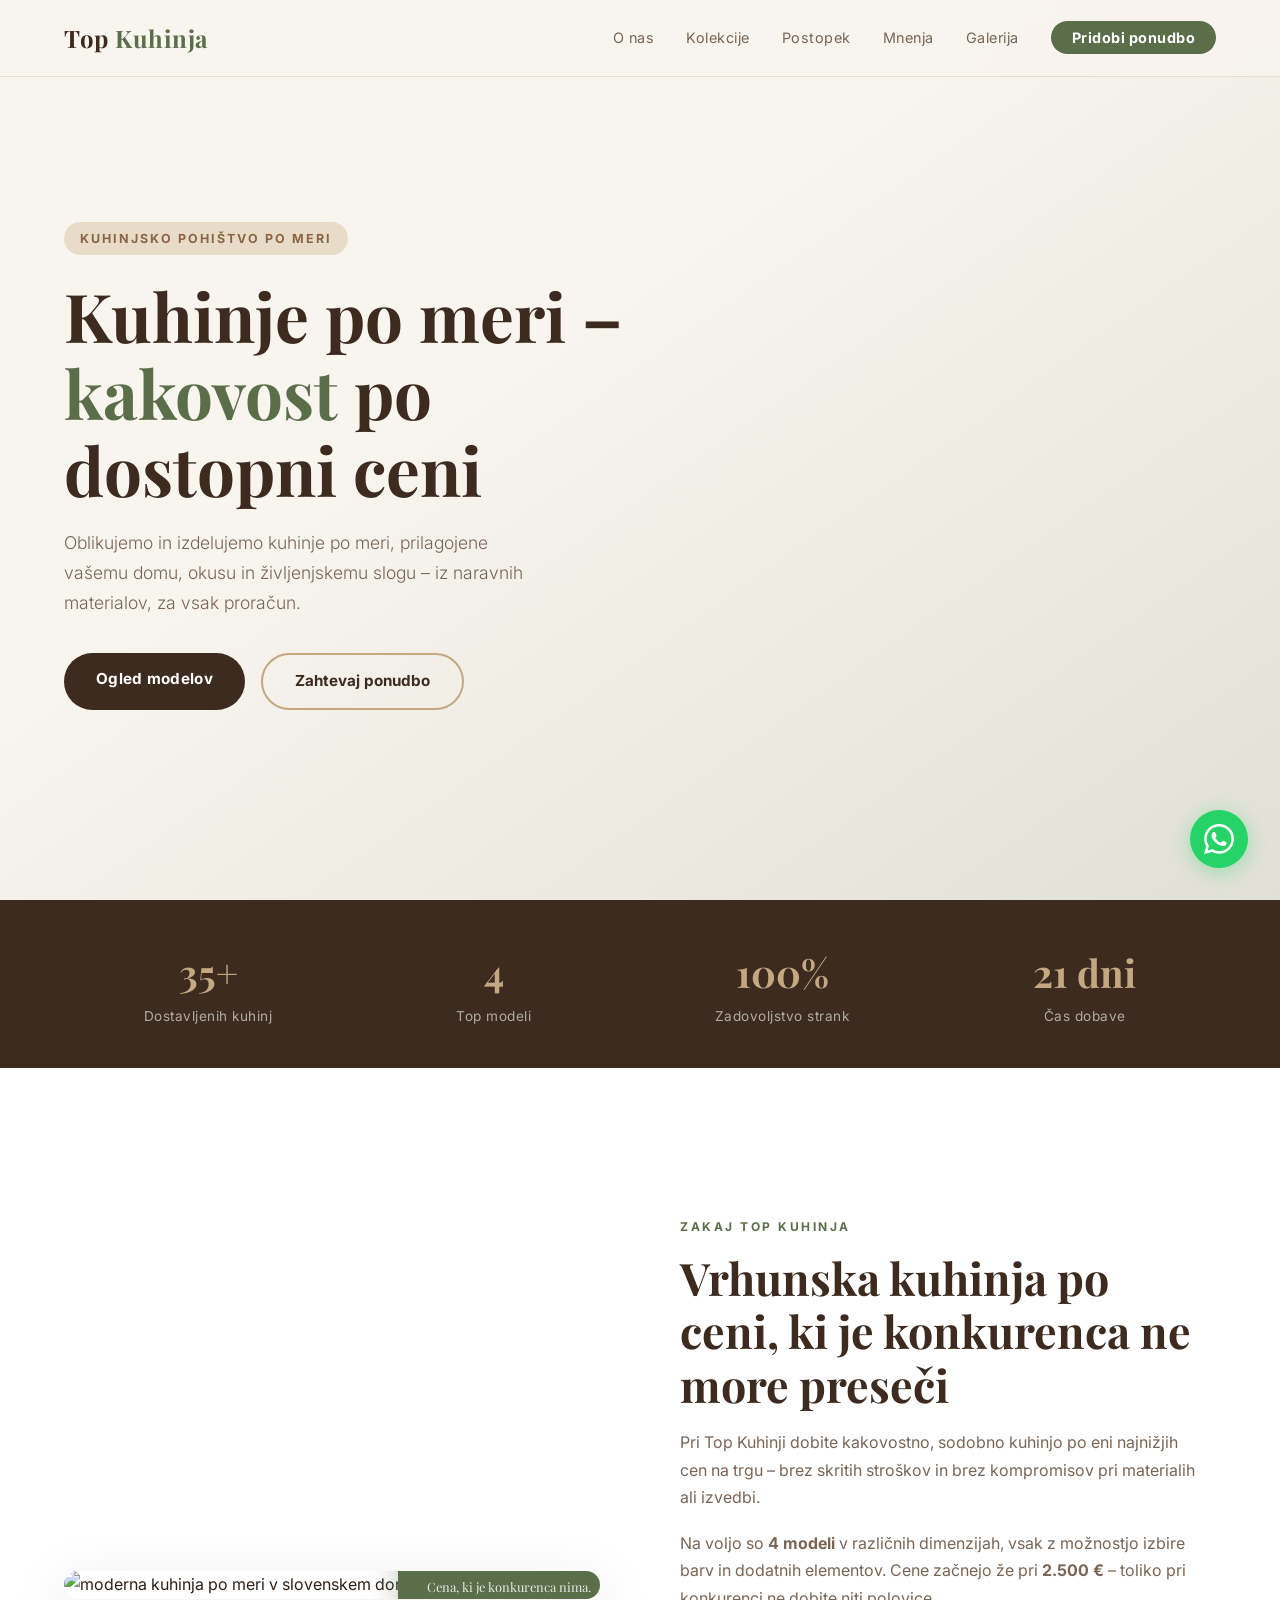
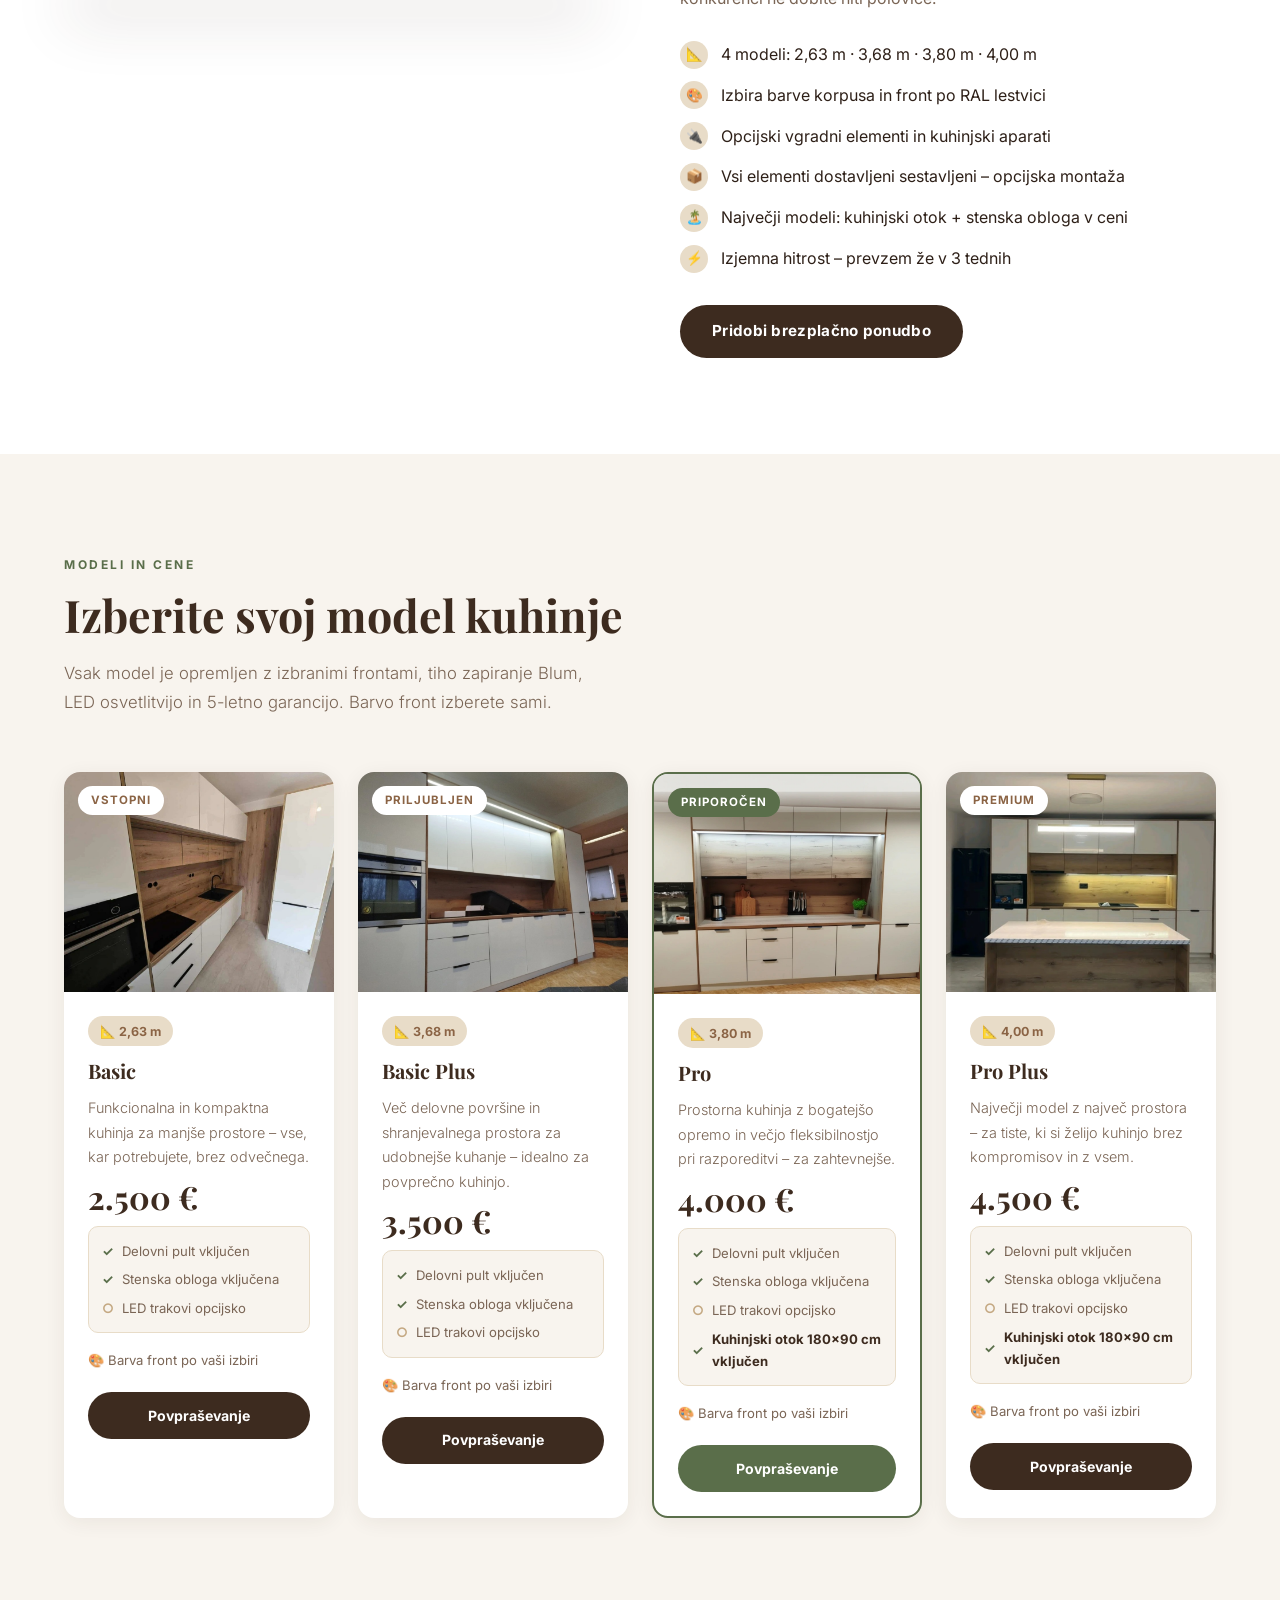
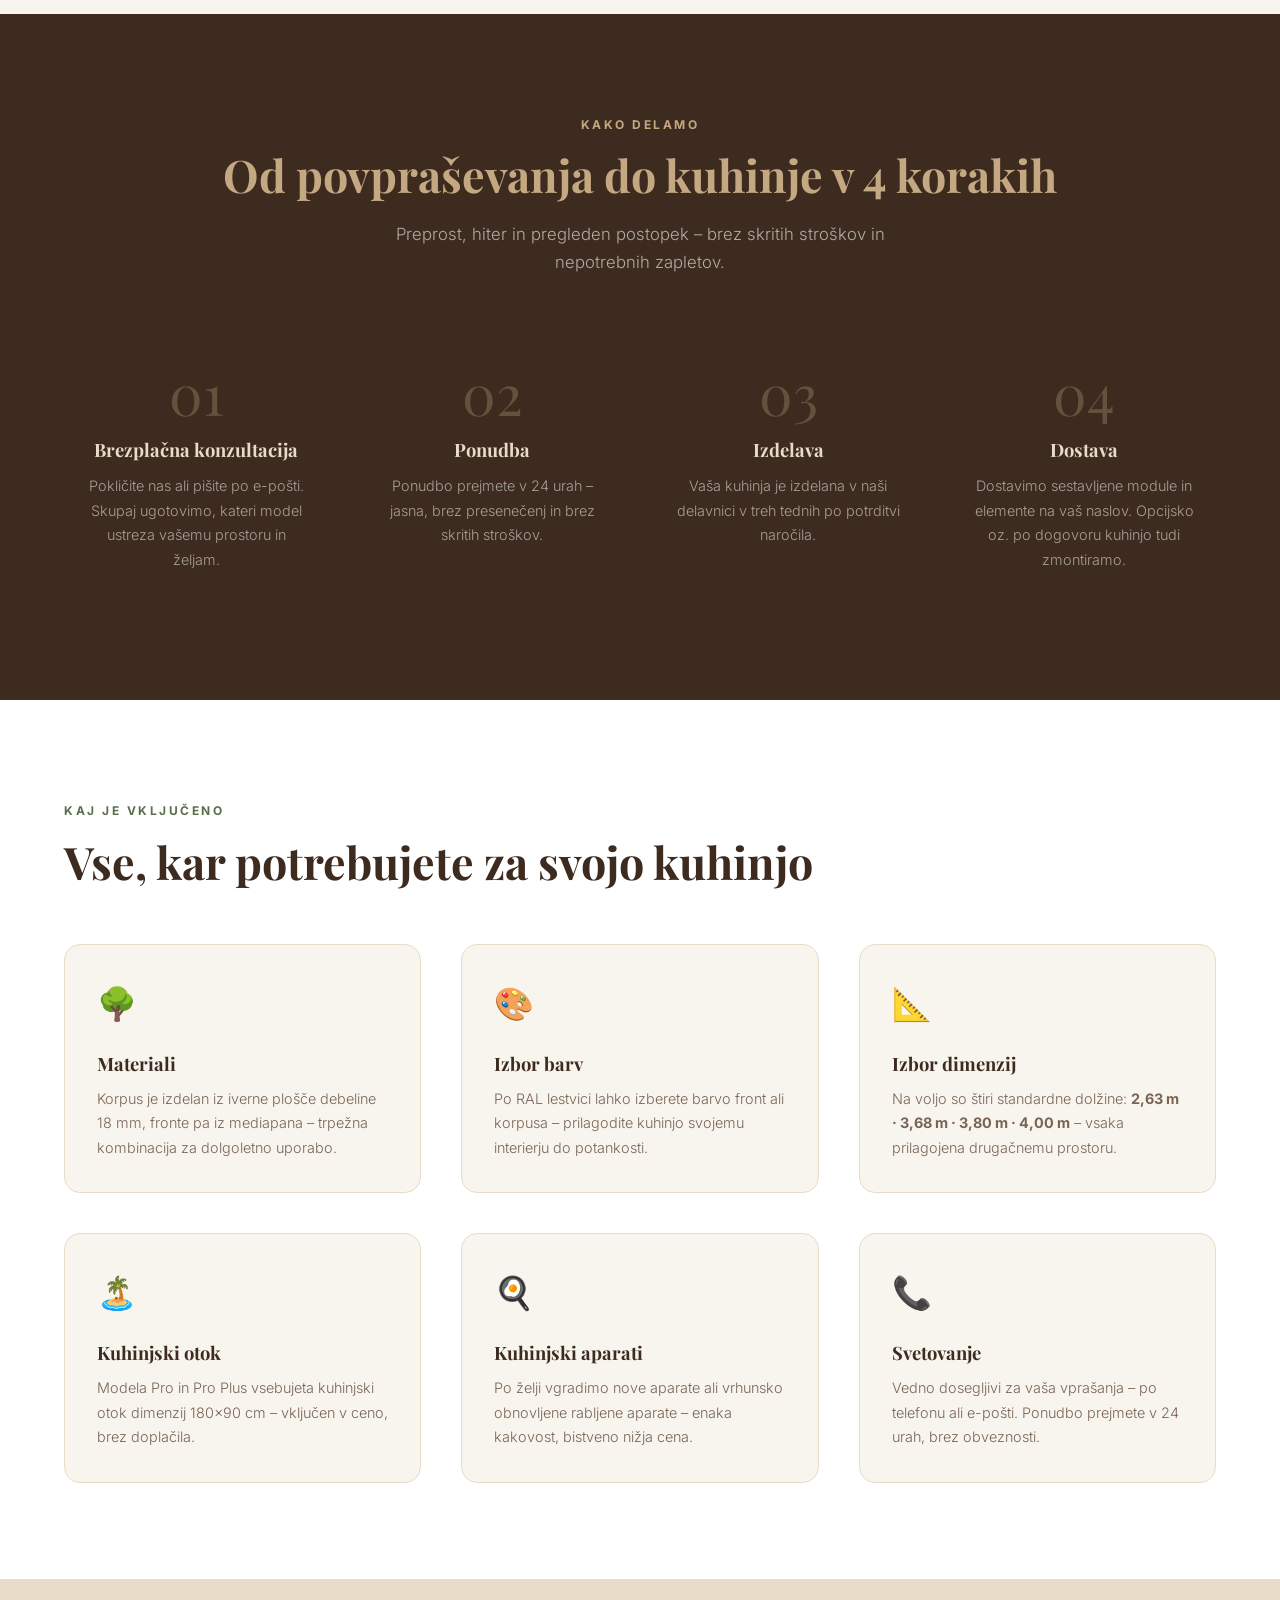
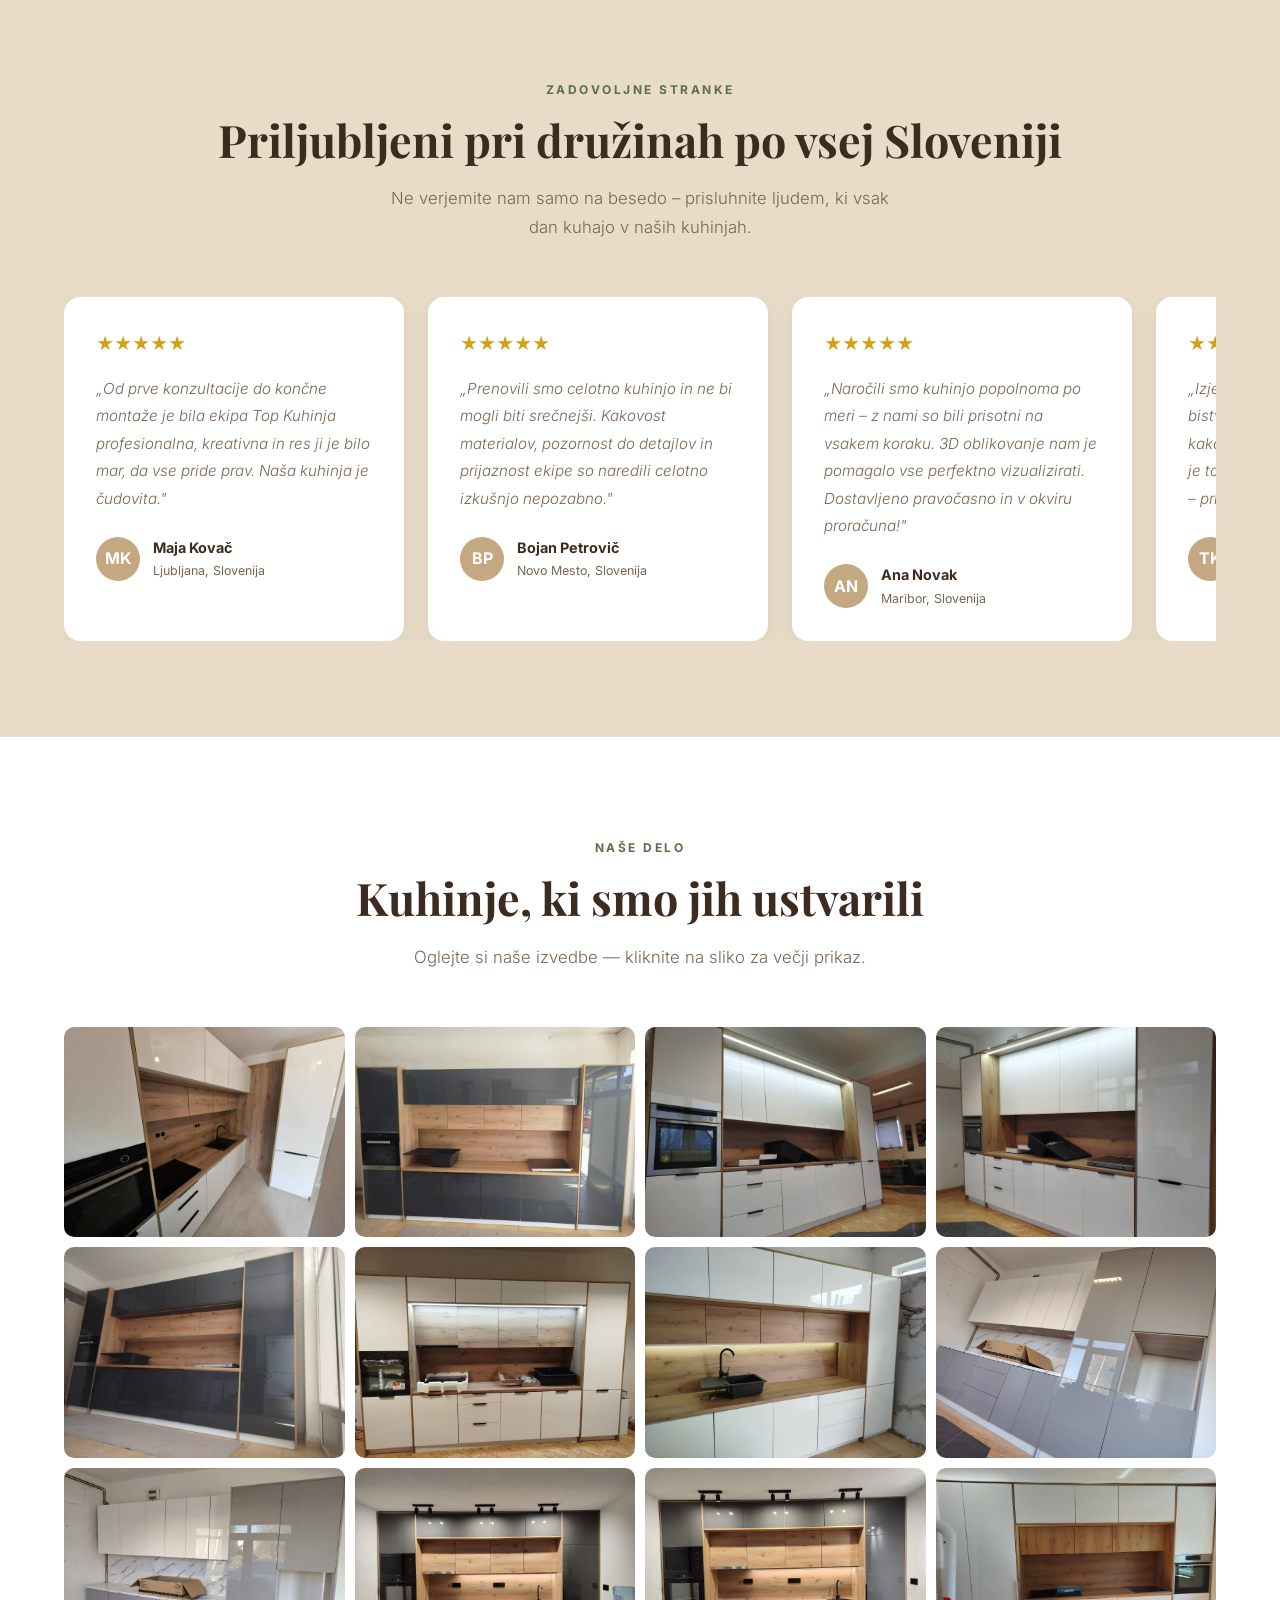
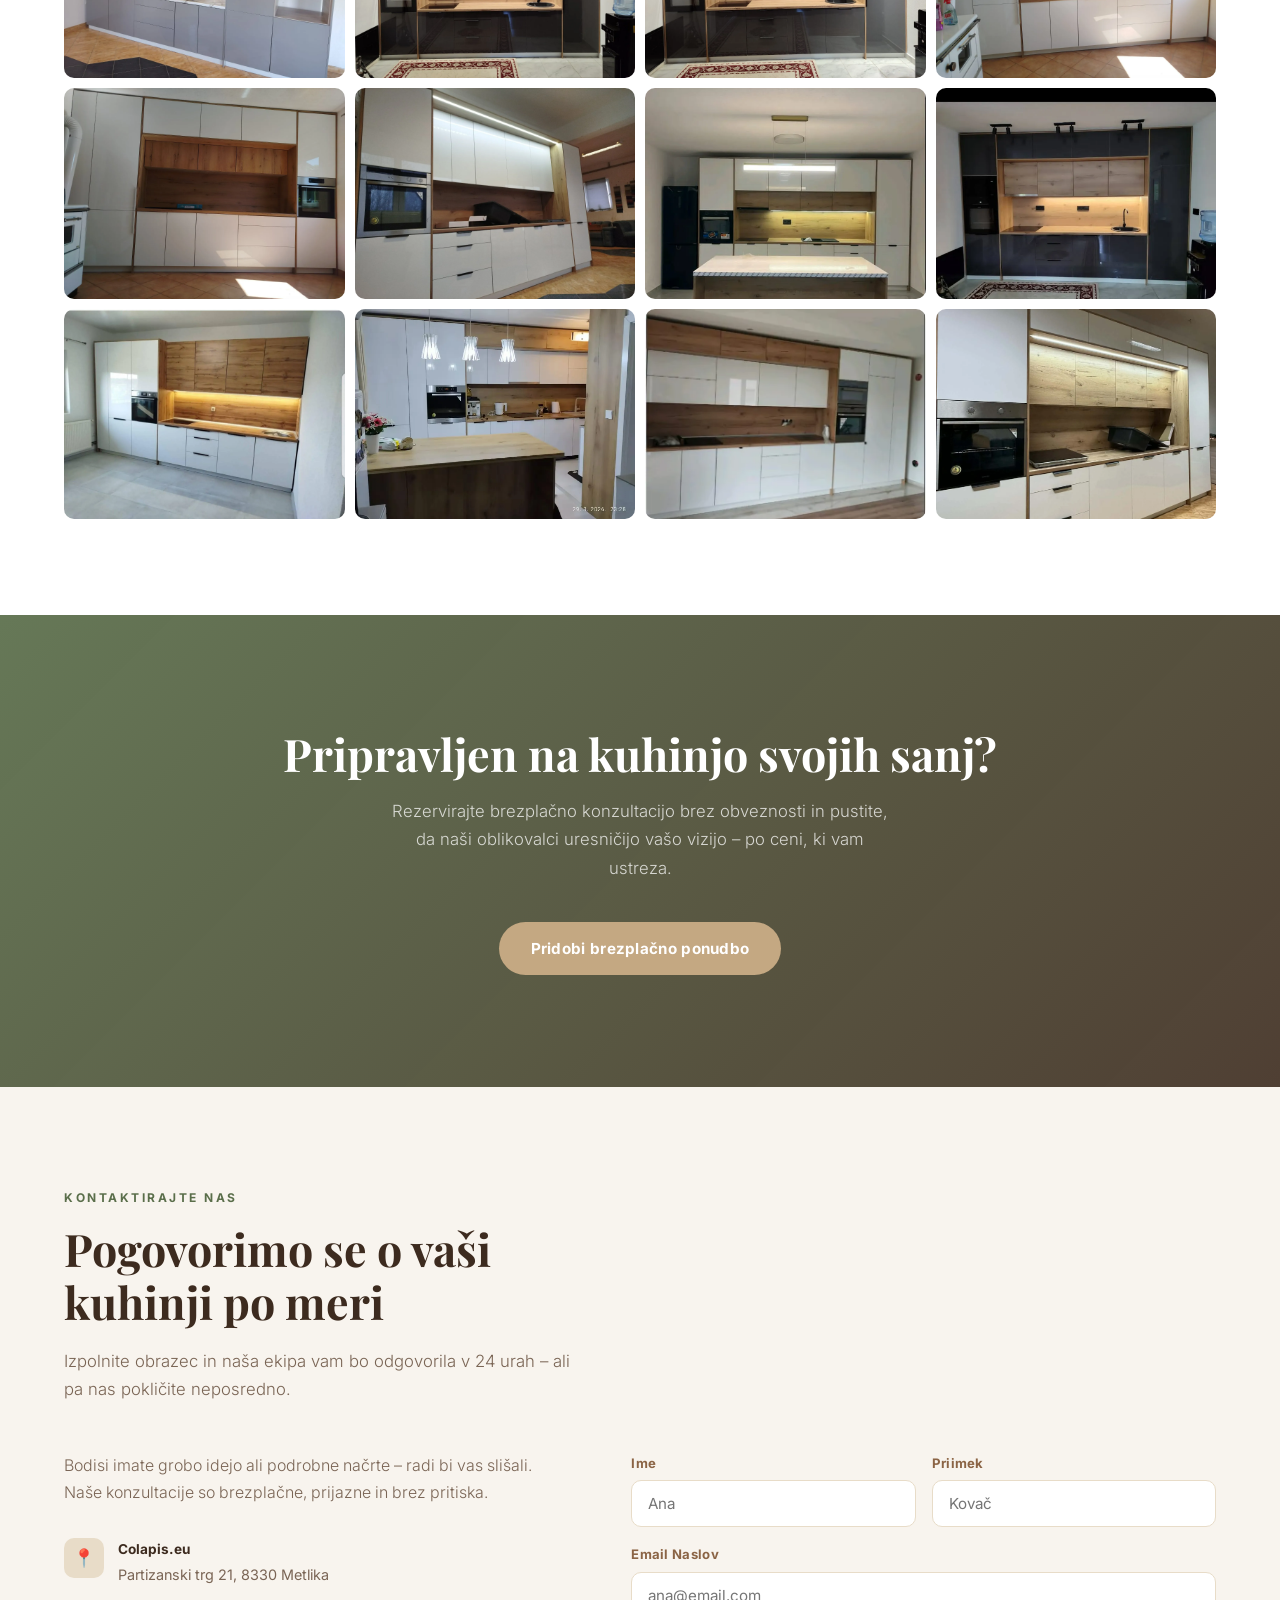
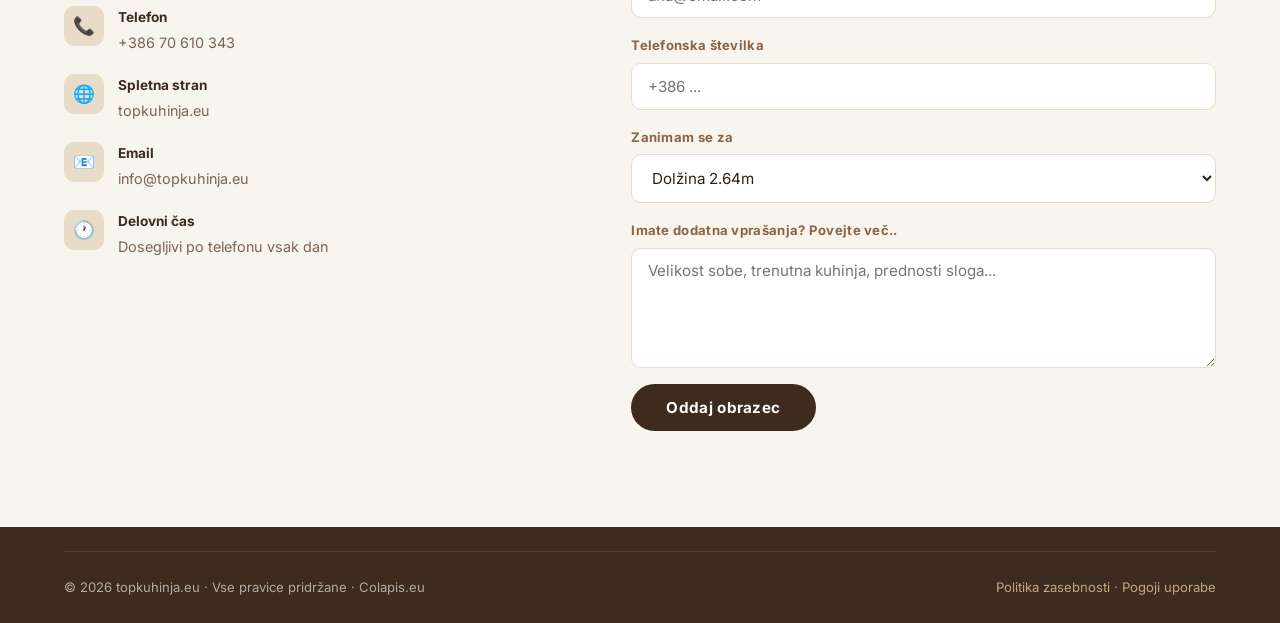
==== index.html @ 66e2423f "Update domain from top-kuhinja.eu to topkuhinja.eu across all files Co-Authored-By: Claude Sonnet 4." ====
<!DOCTYPE html>
<html lang="sl">
<head>
  <meta charset="UTF-8" />
  <meta name="viewport" content="width=device-width, initial-scale=1.0" />
  <title>Top Kuhinja – Kuhinje po meri po dostopni ceni | Metlika, Slovenija</title>
  <meta name="description" content="Sanjska kuhinja ne sme biti privilegij. Top Kuhinja izdeluje kuhinje po meri za vsak proračun – brez kompromisov pri kakovosti. Brezplačna konzultacija." />
  <meta name="robots" content="index, follow" />
  <meta name="google-site-verification" content="tMUSXXDXEy-Uhq4X31GRtEPIA2L5RANlOOrEgTGW15g" />
  <link rel="canonical" href="https://topkuhinja.eu/" />

  <!-- Open Graph -->
  <meta property="og:type"        content="website" />
  <meta property="og:url"         content="https://topkuhinja.eu/" />
  <meta property="og:title"       content="Top Kuhinja – Kuhinje po meri po dostopni ceni" />
  <meta property="og:description" content="Sanjska kuhinja ne sme biti privilegij. Top Kuhinja izdeluje kuhinje po meri za vsak proračun – brez kompromisov pri kakovosti." />
  <meta property="og:image"       content="https://topkuhinja.eu/kuhinja-po-meri-top-kuhinja-metlika.jpeg" />
  <meta property="og:locale"      content="sl_SI" />
  <meta property="og:site_name"   content="Top Kuhinja" />

  <!-- Twitter Card -->
  <meta name="twitter:card"        content="summary_large_image" />
  <meta name="twitter:title"       content="Top Kuhinja – Kuhinje po meri po dostopni ceni" />
  <meta name="twitter:description" content="Sanjska kuhinja ne sme biti privilegij. Top Kuhinja – kuhinje po meri za vsak proračun." />
  <meta name="twitter:image"       content="https://topkuhinja.eu/kuhinja-po-meri-top-kuhinja-metlika.jpeg" />

  <!-- JSON-LD LocalBusiness -->
  <script type="application/ld+json">
  {
    "@context": "https://schema.org",
    "@type": "LocalBusiness",
    "name": "Top Kuhinja",
    "url": "https://topkuhinja.eu",
    "telephone": "+38670610343",
    "email": "info@topkuhinja.eu",
    "address": {
      "@type": "PostalAddress",
      "streetAddress": "Partizanski trg 21",
      "addressLocality": "Metlika",
      "postalCode": "8330",
      "addressCountry": "SI"
    },
    "geo": {
      "@type": "GeoCoordinates",
      "latitude": 45.6478,
      "longitude": 15.3172
    },
    "openingHoursSpecification": [
      { "@type": "OpeningHoursSpecification", "dayOfWeek": ["Monday","Tuesday","Wednesday","Thursday","Friday"], "opens": "08:00", "closes": "17:00" },
      { "@type": "OpeningHoursSpecification", "dayOfWeek": ["Saturday"], "opens": "09:00", "closes": "13:00" }
    ],
    "description": "Kuhinje po meri po dostopnih cenah. Kakovostno kuhinjsko pohištvo za vsak proračun v Metliki in okolici.",
    "priceRange": "€€",
    "image": "https://topkuhinja.eu/showcase/kuhinja-po-meri-metlika-1.webp",
    "aggregateRating": {
      "@type": "AggregateRating",
      "ratingValue": "5",
      "reviewCount": "10",
      "bestRating": "5",
      "worstRating": "1"
    },
    "hasOfferCatalog": {
      "@type": "OfferCatalog",
      "name": "Modeli kuhinj po meri",
      "itemListElement": [
        { "@type": "Offer", "name": "Model Basic", "description": "Kuhinja po meri 2,63 m", "price": "2500", "priceCurrency": "EUR" },
        { "@type": "Offer", "name": "Model Basic Plus", "description": "Kuhinja po meri 3,68 m", "price": "3500", "priceCurrency": "EUR" },
        { "@type": "Offer", "name": "Model Pro", "description": "Kuhinja po meri 3,80 m z otokom", "price": "4000", "priceCurrency": "EUR" },
        { "@type": "Offer", "name": "Model Pro Plus", "description": "Kuhinja po meri 4,00 m z otokom", "price": "4500", "priceCurrency": "EUR" }
      ]
    }
  }
  </script>

  <script type="application/ld+json">
  {
    "@context": "https://schema.org",
    "@type": "FAQPage",
    "mainEntity": [
      {
        "@type": "Question",
        "name": "Koliko stane kuhinja po meri?",
        "acceptedAnswer": { "@type": "Answer", "text": "Cene kuhinj po meri se začnejo pri 2.500 € za model Basic (2,63 m) in segajo do 4.500 € za model Pro Plus (4,00 m z vključenim kuhinjskim otokom)." }
      },
      {
        "@type": "Question",
        "name": "Kako dolgo traja izdelava kuhinje?",
        "acceptedAnswer": { "@type": "Answer", "text": "Vaša kuhinja je izdelana in dostavljena v treh tednih od potrditve naročila." }
      },
      {
        "@type": "Question",
        "name": "Ali je montaža vključena v ceno?",
        "acceptedAnswer": { "@type": "Answer", "text": "Dostavimo sestavljene module in elemente. Montaža je opcijska in se dogovori posebej." }
      },
      {
        "@type": "Question",
        "name": "Ali lahko izberem barvo kuhinje?",
        "acceptedAnswer": { "@type": "Answer", "text": "Da, barvo front in korpusa izberete po RAL lestvici – na voljo je več kot 200 barv." }
      },
      {
        "@type": "Question",
        "name": "Kakšna je garancija?",
        "acceptedAnswer": { "@type": "Answer", "text": "Na vse kuhinje nudimo 5-letno celovito garancijo na materiale in montažo." }
      }
    ]
  }
  </script>

  <link rel="preconnect" href="https://fonts.googleapis.com" />
  <link href="https://fonts.googleapis.com/css2?family=Playfair+Display:wght@400;600;700&family=Inter:wght@300;400;700&display=swap" rel="stylesheet" />
  <style>
    *, *::before, *::after { box-sizing: border-box; margin: 0; padding: 0; font-synthesis: none; }

    :root {
      --cream:   #f8f4ee;
      --sand:    #e8dcc8;
      --warm:    #c4a882;
      --oak:     #8b6445;
      --espresso:#3d2b1f;
      --green:   #5a6e4a;
      --white:   #ffffff;
      --text:    #2e2018;
      --muted:   #7a6555;
    }

    html { scroll-behavior: smooth; }

    body {
      font-family: 'Inter', sans-serif;
      background: var(--cream);
      color: var(--text);
      line-height: 1.7;
    }

    /* NAV */
    nav {
      position: fixed; top: 0; left: 0; right: 0; z-index: 100;
      display: flex; align-items: center; justify-content: space-between;
      padding: 1.1rem 5%;
      background: rgba(248, 244, 238, 0.92);
      backdrop-filter: blur(8px);
      border-bottom: 1px solid rgba(196, 168, 130, 0.3);
      transition: box-shadow 0.3s;
    }
    nav.scrolled { box-shadow: 0 2px 20px rgba(61,43,31,0.12); }
    .nav-logo {
      font-family: 'Playfair Display', serif;
      font-size: 1.5rem; font-weight: 700;
      color: var(--espresso); text-decoration: none;
      letter-spacing: 0.5px;
    }
    .nav-logo span { color: var(--green); }
    .nav-links { display: flex; gap: 2rem; list-style: none; }
    .nav-links a {
      text-decoration: none; color: var(--muted);
      font-size: 0.9rem; letter-spacing: 0.5px; font-weight: 400;
      transition: color 0.2s;
    }
    .nav-links a:hover { color: var(--oak); }
    .nav-cta {
      background: var(--green); color: var(--white) !important;
      padding: 0.5rem 1.3rem; border-radius: 30px;
      font-weight: 700 !important; transition: background 0.2s !important;
    }
    .nav-cta:hover { background: var(--oak) !important; }

    /* Hamburger */
    .hamburger {
      display: none;
      flex-direction: column; justify-content: center; gap: 5px;
      width: 36px; height: 36px; cursor: pointer;
      background: none; border: none; padding: 4px;
      z-index: 101;
    }
    .hamburger span {
      display: block; height: 2px; border-radius: 2px;
      background: var(--espresso);
      transition: transform 0.3s, opacity 0.3s, width 0.3s;
      transform-origin: center;
    }
    .hamburger.open span:nth-child(1) { transform: translateY(7px) rotate(45deg); }
    .hamburger.open span:nth-child(2) { opacity: 0; transform: scaleX(0); }
    .hamburger.open span:nth-child(3) { transform: translateY(-7px) rotate(-45deg); }

    /* HERO */
    .hero {
      min-height: 100vh;
      display: flex; align-items: center;
      position: relative;
      overflow: hidden;
      padding: 7rem 5% 5rem;
    }
    .hero-video {
      position: absolute; inset: 0;
      width: 100%; height: 100%;
      object-fit: cover;
      z-index: 0;
    }
    .hero-overlay {
      position: absolute; inset: 0;
      background: linear-gradient(to bottom right, rgba(248,244,238,0.85) 40%, rgba(90,110,74,0.15) 100%);
      z-index: 1;
    }
    .hero-content { position: relative; z-index: 2; max-width: 620px; }
    .hero-tag {
      display: inline-block;
      background: var(--sand); color: var(--oak);
      font-size: 0.78rem; font-weight: 700;
      letter-spacing: 2px; text-transform: uppercase;
      padding: 0.35rem 1rem; border-radius: 30px;
      margin-bottom: 1.4rem;
    }
    .hero h1 {
      font-family: 'Playfair Display', serif;
      font-size: clamp(2.6rem, 6vw, 4.2rem);
      line-height: 1.15;
      color: var(--espresso);
      margin-bottom: 1.2rem;
    }
    .hero h1 em { color: var(--green); font-style: normal; }
    .hero p {
      font-size: 1.1rem; color: var(--muted);
      max-width: 480px; margin-bottom: 2.2rem;
      font-weight: 300;
    }
    .hero-buttons { display: flex; gap: 1rem; flex-wrap: wrap; }
    .btn-primary {
      display: inline-block;
      background: var(--espresso); color: var(--white);
      padding: 0.85rem 2rem; border-radius: 40px;
      text-decoration: none; font-weight: 700; font-size: 0.95rem;
      letter-spacing: 0.3px; transition: background 0.25s, transform 0.2s;
    }
    .btn-primary:hover { background: var(--oak); transform: translateY(-2px); }
    .btn-secondary {
      display: inline-block;
      border: 2px solid var(--warm); color: var(--espresso);
      padding: 0.85rem 2rem; border-radius: 40px;
      text-decoration: none; font-weight: 700; font-size: 0.95rem;
      transition: background 0.25s, transform 0.2s;
    }
    .btn-secondary:hover { background: var(--sand); transform: translateY(-2px); }

    /* STATS */
    .stats-bar {
      background: var(--espresso);
      display: flex; justify-content: space-around; flex-wrap: wrap;
      padding: 2.5rem 5%; gap: 1.5rem;
    }
    .stat { text-align: center; }
    .stat-number {
      font-family: 'Playfair Display', serif;
      font-size: 2.4rem; color: var(--warm); font-weight: 700;
    }
    .stat-label { font-size: 0.85rem; color: rgba(255,255,255,0.6); letter-spacing: 0.5px; }

    /* SECTIONS */
    section { padding: 6rem 5%; }
    .section-tag {
      display: inline-block;
      font-size: 0.75rem; font-weight: 700;
      letter-spacing: 2.5px; text-transform: uppercase;
      color: var(--green); margin-bottom: 0.8rem;
    }
    h2 {
      font-family: 'Playfair Display', serif;
      font-size: clamp(2rem, 4vw, 2.8rem);
      color: var(--espresso); margin-bottom: 1.1rem; line-height: 1.2;
    }
    .subtitle { color: var(--muted); max-width: 520px; font-size: 1.05rem; font-weight: 300; }

    /* ABOUT */
    .about { background: var(--white); }
    .about-grid { display: grid; grid-template-columns: 1fr 1fr; gap: 5rem; align-items: center; margin-top: 3rem; }
    .about-image { border-radius: 20px; overflow: hidden; box-shadow: 0 20px 60px rgba(61,43,31,0.15); position: relative; }
    .about-image img { width: 100%; display: block; }
    .about-badge {
      position: absolute; bottom: -20px; right: -20px;
      background: var(--green); color: var(--white);
      border-radius: 16px; padding: 1.2rem 1.8rem;
      font-family: 'Playfair Display', serif;
      box-shadow: 0 8px 30px rgba(90,110,74,0.35);
    }
    .about-badge strong { font-size: 1.8rem; display: block; }
    .about-badge span { font-size: 0.8rem; opacity: 0.85; }
    .about-text { padding-right: 1rem; }
    .about-text p { color: var(--muted); margin-bottom: 1.2rem; }
    .about-perks { display: flex; flex-direction: column; gap: 0.8rem; margin: 1.8rem 0 2rem; }
    .perk { display: flex; align-items: center; gap: 0.8rem; font-weight: 400; }
    .perk-icon { width: 28px; height: 28px; background: var(--sand); border-radius: 50%; display: flex; align-items: center; justify-content: center; font-size: 0.85rem; flex-shrink: 0; }

    /* COLLECTIONS */
    .collections { background: var(--cream); }
    .collections-header { max-width: 560px; margin-bottom: 3.5rem; }
    .cards-grid { display: grid; grid-template-columns: repeat(3, 1fr); gap: 1.8rem; }
    .card { background: var(--white); border-radius: 16px; overflow: hidden; box-shadow: 0 4px 20px rgba(61,43,31,0.07); transition: transform 0.3s, box-shadow 0.3s; }
    .card:hover { transform: translateY(-6px); box-shadow: 0 16px 40px rgba(61,43,31,0.13); }
    .card-img { position: relative; overflow: hidden; height: 220px; }
    .card-img img { width: 100%; height: 100%; object-fit: cover; transition: transform 0.4s; }
    .card:hover .card-img img { transform: scale(1.06); }
    .card-label { position: absolute; top: 14px; left: 14px; background: var(--white); color: var(--oak); font-size: 0.72rem; font-weight: 700; letter-spacing: 1px; text-transform: uppercase; padding: 0.3rem 0.8rem; border-radius: 20px; }
    .card-body { padding: 1.5rem; }
    .card-body h3 { font-family: 'Playfair Display', serif; font-size: 1.25rem; color: var(--espresso); margin-bottom: 0.5rem; }
    .card-body p { font-size: 0.9rem; color: var(--muted); font-weight: 300; }
    .card-link { display: inline-block; margin-top: 1rem; color: var(--green); font-weight: 700; font-size: 0.88rem; text-decoration: none; letter-spacing: 0.3px; border-bottom: 2px solid transparent; transition: border-color 0.2s; }
    .card-link:hover { border-color: var(--green); }

    /* PROCESS */
    .process { background: var(--espresso); color: var(--white); text-align: center; }
    .process h2 { color: var(--warm); }
    .process .subtitle { color: rgba(255,255,255,0.6); margin: 0 auto 3.5rem; }
    .steps { display: grid; grid-template-columns: repeat(4, 1fr); gap: 2rem; }
    .step { padding: 2rem 1.2rem; }
    .step-num { font-family: 'Playfair Display', serif; font-size: 3.5rem; color: var(--warm); opacity: 0.3; line-height: 1; margin-bottom: 0.8rem; }
    .step h3 { font-family: 'Playfair Display', serif; font-size: 1.15rem; margin-bottom: 0.6rem; color: var(--sand); }
    .step p { font-size: 0.9rem; color: rgba(255,255,255,0.55); font-weight: 300; }

    /* FEATURES */
    .features { background: var(--white); }
    .features-grid {
      display: grid; grid-template-columns: repeat(3, 1fr);
      gap: 2.5rem; margin-top: 3.5rem;
    }
    .feature-card { padding: 2rem; border-radius: 16px; background: var(--cream); border: 1px solid var(--sand); }
    .feature-icon { font-size: 2rem; margin-bottom: 1rem; }
    .feature-card h3 { font-family: 'Playfair Display', serif; font-size: 1.15rem; color: var(--espresso); margin-bottom: 0.5rem; }
    .feature-card p { font-size: 0.9rem; color: var(--muted); font-weight: 300; }

    /* TESTIMONIALS */
    .testimonials { background: var(--sand); overflow: hidden; }
    .testimonials-header { text-align: center; margin-bottom: 3.5rem; }
    .testimonials-header .subtitle { margin: 0 auto; }

    /* Infinite marquee */
    .reviews-marquee { overflow: hidden; }
    .reviews-track {
      display: flex; gap: 1.5rem;
      width: max-content;
      animation: marquee 40s linear infinite;
    }
    .reviews-marquee:hover .reviews-track { animation-play-state: paused; }
    @keyframes marquee {
      from { transform: translateX(0); }
      to   { transform: translateX(-50%); }
    }
    .review {
      background: var(--white); border-radius: 16px; padding: 2rem;
      box-shadow: 0 4px 20px rgba(61,43,31,0.07);
      width: 340px; flex-shrink: 0;
    }
    .stars { color: #d4a017; font-size: 1.1rem; margin-bottom: 1rem; }
    .review p { font-size: 0.95rem; color: var(--muted); font-style: italic; font-weight: 300; line-height: 1.8; }
    .reviewer { display: flex; align-items: center; gap: 0.8rem; margin-top: 1.5rem; }
    .reviewer-avatar { width: 44px; height: 44px; border-radius: 50%; background: var(--warm); display: flex; align-items: center; justify-content: center; font-weight: 700; color: var(--white); font-size: 1rem; flex-shrink: 0; }
    .reviewer-name { font-weight: 700; color: var(--espresso); font-size: 0.9rem; }
    .reviewer-loc { font-size: 0.78rem; color: var(--muted); }

    /* CTA */
    .cta-section {
      background: linear-gradient(135deg, rgba(90,110,74,0.92) 0%, rgba(61,43,31,0.9) 100%), url('https://images.unsplash.com/photo-1556909172-54557c7e4fb7?w=1200&q=80') center/cover no-repeat;
      text-align: center; padding: 7rem 5%;
    }
    .cta-section h2 { color: var(--white); font-size: clamp(2rem, 4vw, 2.8rem); margin-bottom: 1rem; }
    .cta-section p { color: rgba(255,255,255,0.75); max-width: 500px; margin: 0 auto 2.5rem; font-size: 1.05rem; font-weight: 300; }
    .cta-section .btn-primary { background: var(--warm); }
    .cta-section .btn-primary:hover { background: var(--sand); color: var(--espresso); }

    /* CONTACT */
    .contact { background: var(--cream); }
    .contact-grid { display: grid; grid-template-columns: 1fr 1.2fr; gap: 5rem; margin-top: 3rem; align-items: start; }
    .contact-info p { color: var(--muted); margin-bottom: 2rem; font-weight: 300; }
    .contact-details { display: flex; flex-direction: column; gap: 1.1rem; }
    .contact-item { display: flex; align-items: flex-start; gap: 0.9rem; }
    .contact-item-icon { width: 40px; height: 40px; background: var(--sand); border-radius: 10px; display: flex; align-items: center; justify-content: center; font-size: 1.1rem; flex-shrink: 0; }
    .contact-item-text strong { display: block; color: var(--espresso); font-size: 0.85rem; font-weight: 700; }
    .contact-item-text span { color: var(--muted); font-size: 0.9rem; }

    /* FORM */
    .contact-form { display: flex; flex-direction: column; gap: 1rem; }
    .form-row { display: grid; grid-template-columns: 1fr 1fr; gap: 1rem; }
    .form-group { display: flex; flex-direction: column; gap: 0.4rem; }
    .form-group label { font-size: 0.82rem; font-weight: 700; color: var(--oak); letter-spacing: 0.3px; }
    .form-group input, .form-group textarea, .form-group select {
      padding: 0.8rem 1rem; border-radius: 10px;
      border: 1.5px solid var(--sand); background: var(--white);
      font-family: 'Inter', sans-serif; font-size: 0.95rem; color: var(--text);
      transition: border-color 0.2s, box-shadow 0.2s;
      outline: none;
    }
    .form-group input:focus, .form-group textarea:focus, .form-group select:focus {
      border-color: var(--green); box-shadow: 0 0 0 3px rgba(90,110,74,0.12);
    }
    .form-group textarea { resize: vertical; min-height: 120px; }
    .form-submit {
      align-self: flex-start;
      background: var(--espresso); color: var(--white);
      padding: 0.9rem 2.2rem; border: none; border-radius: 40px;
      font-family: 'Inter', sans-serif; font-size: 0.95rem; font-weight: 700;
      cursor: pointer; transition: background 0.2s, transform 0.2s;
      letter-spacing: 0.3px;
    }
    .form-submit:hover { background: var(--oak); transform: translateY(-2px); }

    /* SUCCESS MESSAGE */
    .form-success {
      display: none;
      background: var(--green); color: var(--white);
      padding: 1.2rem 1.8rem; border-radius: 10px;
      font-weight: 700; text-align: center;
      margin-top: 1rem;
    }

    /* WHATSAPP */
    .whatsapp-btn {
      position: fixed; bottom: 2rem; right: 2rem; z-index: 500;
      width: 58px; height: 58px; border-radius: 50%;
      background: #25D366; display: flex; align-items: center; justify-content: center;
      box-shadow: 0 4px 20px rgba(37,211,102,0.4);
      text-decoration: none; transition: transform 0.25s, box-shadow 0.25s;
    }
    .whatsapp-btn:hover { transform: scale(1.1); box-shadow: 0 8px 30px rgba(37,211,102,0.5); }
    .whatsapp-btn svg { width: 30px; height: 30px; fill: white; }

    /* ── SHOWCASE ── */
    .showcase { background: var(--white); }
    .showcase-header { text-align: center; max-width: 600px; margin: 0 auto 3.5rem; }
    .showcase-header .subtitle { margin: 0 auto; }

    /* Gallery grid */
    .gallery-grid {
      display: grid;
      grid-template-columns: repeat(4, 1fr);
      gap: 10px;
    }
    .gallery-item {
      position: relative; overflow: hidden;
      border-radius: 10px; cursor: pointer;
      aspect-ratio: 4 / 3;
      background: var(--sand);
    }
    .gallery-item img {
      width: 100%; height: 100%; object-fit: cover; display: block;
      transition: transform 0.35s ease;
    }
    .gallery-item:hover img { transform: scale(1.06); }
    .gallery-overlay {
      position: absolute; inset: 0;
      background: rgba(61,43,31,0); display: flex;
      align-items: center; justify-content: center;
      transition: background 0.3s;
    }
    .gallery-overlay svg {
      opacity: 0; transform: scale(0.8);
      transition: opacity 0.3s, transform 0.3s;
      stroke: var(--white); fill: none;
      stroke-width: 2; width: 32px; height: 32px;
    }
    .gallery-item:hover .gallery-overlay { background: rgba(61,43,31,0.35); }
    .gallery-item:hover .gallery-overlay svg { opacity: 1; transform: scale(1); }

    /* Lightbox */
    .lightbox {
      position: fixed; inset: 0; z-index: 999;
      background: rgba(20,12,7,0.93);
      display: none; align-items: center; justify-content: center;
      padding: 1.5rem;
    }
    .lightbox.open { display: flex; }
    .lightbox-img {
      max-width: min(90vw, 960px);
      max-height: 85vh;
      object-fit: contain;
      border-radius: 10px;
      box-shadow: 0 20px 80px rgba(0,0,0,0.6);
      display: block;
    }
    .lightbox-close {
      position: fixed; top: 1.2rem; right: 1.5rem;
      background: none; border: none; color: var(--white);
      font-size: 2.5rem; line-height: 1; cursor: pointer;
      opacity: 0.75; transition: opacity 0.2s;
      z-index: 1000;
    }
    .lightbox-close:hover { opacity: 1; }
    .lightbox-nav {
      position: fixed; top: 50%; transform: translateY(-50%);
      background: rgba(248,244,238,0.15); border: 1.5px solid rgba(255,255,255,0.2);
      color: var(--white); border-radius: 50%;
      width: 52px; height: 52px; display: flex; align-items: center; justify-content: center;
      cursor: pointer; transition: background 0.2s; z-index: 1000;
    }
    .lightbox-nav:hover { background: rgba(196,168,130,0.4); }
    .lightbox-nav svg { stroke: var(--white); fill: none; stroke-width: 2.5; width: 22px; height: 22px; stroke-linecap: round; stroke-linejoin: round; }
    .lightbox-prev { left: 1.2rem; }
    .lightbox-next { right: 1.2rem; }
    .lightbox-counter {
      position: fixed; bottom: 1.5rem; left: 50%; transform: translateX(-50%);
      color: rgba(255,255,255,0.6); font-size: 0.85rem; letter-spacing: 1px;
      z-index: 1000;
    }

    @media (max-width: 900px) {
      .gallery-grid { grid-template-columns: repeat(3, 1fr); }
    }
    @media (max-width: 620px) {
      .gallery-grid { grid-template-columns: repeat(2, 1fr); gap: 6px; }
      .lightbox-nav { width: 40px; height: 40px; }
      .lightbox-prev { left: 0.4rem; }
      .lightbox-next { right: 0.4rem; }
    }

    /* FOOTER */
    footer { background: var(--espresso); color: rgba(255,255,255,0.6); padding: 4rem 5% 2rem; }
    .footer-grid { display: grid; grid-template-columns: 2fr 1fr 1fr 1fr; gap: 3rem; margin-bottom: 3rem; }
    .footer-brand .nav-logo { color: var(--warm); font-size: 1.7rem; display: block; margin-bottom: 1rem; }
    .footer-brand p { font-size: 0.9rem; line-height: 1.7; max-width: 240px; }
    .footer-col h4 { color: var(--sand); font-size: 0.82rem; letter-spacing: 1.5px; text-transform: uppercase; margin-bottom: 1.2rem; }
    .footer-col ul { list-style: none; display: flex; flex-direction: column; gap: 0.6rem; }
    .footer-col ul a { color: rgba(255,255,255,0.55); text-decoration: none; font-size: 0.9rem; transition: color 0.2s; }
    .footer-col ul a:hover { color: var(--warm); }
    .footer-bottom { border-top: 1px solid rgba(255,255,255,0.1); padding-top: 1.5rem; display: flex; justify-content: space-between; align-items: center; flex-wrap: wrap; gap: 1rem; }
    .footer-bottom span { font-size: 0.82rem; }
    .footer-bottom a { color: var(--warm); text-decoration: none; }

    /* ── PRICING CARDS ── */
    .pricing-grid {
      display: grid;
      grid-template-columns: repeat(4, 1fr);
      gap: 1.5rem;
    }
    .pricing-card { position: relative; }
    .pricing-card.featured { border: 2px solid var(--green); }
    .pricing-card.featured .card-label { background: var(--green); color: var(--white); }
    .card-size-tag {
      display: inline-block;
      background: var(--sand); color: var(--oak);
      font-size: 0.78rem; font-weight: 700;
      padding: 0.28rem 0.75rem; border-radius: 20px;
      margin-bottom: 0.5rem;
    }
    .card-price {
      font-family: 'Playfair Display', serif;
      font-size: 2rem; font-weight: 700;
      color: var(--espresso);
      margin: 0.7rem 0 0.2rem;
      line-height: 1;
    }
    .card-colors-note {
      display: flex; align-items: center; gap: 0.45rem;
      font-size: 0.82rem; color: var(--muted);
      margin: 0.7rem 0 1.3rem;
    }
    .btn-card {
      display: block; text-align: center;
      background: var(--espresso); color: var(--white);
      padding: 0.72rem 1rem; border-radius: 40px;
      text-decoration: none; font-weight: 700; font-size: 0.88rem;
      transition: background 0.25s, transform 0.2s;
    }
    .btn-card:hover { background: var(--oak); transform: translateY(-2px); }
    .pricing-card.featured .btn-card { background: var(--green); }
    .pricing-card.featured .btn-card:hover { background: var(--oak); }
    .card-includes {
      list-style: none;
      display: flex; flex-direction: column; gap: 0.4rem;
      margin: 0.8rem 0 1rem;
      padding: 0.8rem;
      background: var(--cream); border-radius: 10px;
      border: 1px solid var(--sand);
    }
    .card-includes li {
      font-size: 0.82rem; color: var(--muted);
      display: flex; align-items: center; gap: 0.5rem;
    }
    .card-includes li::before {
      content: '✓';
      color: var(--green); font-weight: 700; flex-shrink: 0;
    }
    .card-includes li.optional::before { content: '○'; color: var(--warm); }
    .card-includes li.highlight { color: var(--espresso); font-weight: 700; }

    /* RESPONSIVE */
    @media (max-width: 1100px) {
      .pricing-grid { grid-template-columns: 1fr 1fr; }
    }
    @media (max-width: 900px) {
      .about-grid, .contact-grid { grid-template-columns: 1fr; gap: 3rem; }
      .cards-grid, .features-grid, .reviews-grid { grid-template-columns: 1fr 1fr; }
      .steps { grid-template-columns: 1fr 1fr; }
      .footer-grid { grid-template-columns: 1fr 1fr; }
      .about-badge { bottom: 10px; right: 10px; }
    }
    @media (max-width: 620px) {
      nav { padding: 1rem 4%; }
      .hamburger { display: flex; }
      .nav-links {
        display: none;
        position: fixed; top: 0; left: 0; right: 0;
        background: rgba(248,244,238,0.98);
        backdrop-filter: blur(12px);
        flex-direction: column; align-items: center; justify-content: center;
        gap: 0; list-style: none;
        height: 100dvh;
        z-index: 100;
      }
      .nav-links.open { display: flex; }
      .nav-links li { width: 100%; text-align: center; }
      .nav-links a {
        display: block; padding: 1.1rem 2rem;
        font-size: 1.2rem; color: var(--espresso);
        border-bottom: 1px solid var(--sand);
      }
      .nav-links li:last-child a { border-bottom: none; }
      .nav-cta {
        background: var(--green) !important;
        border-radius: 0 !important;
        padding: 1.1rem 2rem !important;
        font-size: 1.2rem !important;
        margin: 0 !important;
      }
      .pricing-grid, .cards-grid, .features-grid, .reviews-grid, .steps { grid-template-columns: 1fr; }
      .footer-grid { grid-template-columns: 1fr; }
      .form-row { grid-template-columns: 1fr; }
      section { padding: 4rem 5%; }
    }
  </style>
</head>
<body>

<!-- NAV -->
<nav id="navbar">
  <a class="nav-logo" href="#home">Top <span>Kuhinja</span></a>
  <ul class="nav-links" id="navLinks">
    <li><a href="#about">O nas</a></li>
    <li><a href="#collections">Kolekcije</a></li>
    <li><a href="#process">Postopek</a></li>
    <li><a href="#testimonials">Mnenja</a></li>
    <li><a href="#showcase">Galerija</a></li>
    <li><a href="#contact" class="nav-cta">Pridobi ponudbo</a></li>
  </ul>
  <button class="hamburger" id="hamburger" aria-label="Odpri meni" aria-expanded="false">
    <span></span><span></span><span></span>
  </button>
</nav>

<!-- HERO -->
<main>
<section class="hero" id="home">
  <video class="hero-video" autoplay muted loop playsinline>
    <source src="4360752-uhd_3840_2160_25fps.mp4" type="video/mp4">
  </video>
  <div class="hero-overlay"></div>
  <div class="hero-content">
    <span class="hero-tag">Kuhinjsko pohištvo po meri</span>
    <h1>Kuhinje po meri – <em>kakovost</em> po dostopni ceni</h1>
    <p>Oblikujemo in izdelujemo kuhinje po meri, prilagojene vašemu domu, okusu in življenjskemu slogu – iz naravnih materialov, za vsak proračun.</p>
    <div class="hero-buttons">
      <a href="#collections" class="btn-primary">Ogled modelov</a>
      <a href="#contact" class="btn-secondary">Zahtevaj ponudbo</a></div>
</section>

<!-- STATS BAR -->
<div class="stats-bar">
  <div class="stat"><div class="stat-number">35+</div><div class="stat-label">Dostavljenih kuhinj</div></div>
  <div class="stat"><div class="stat-number">4</div><div class="stat-label">Top modeli</div></div>
  <div class="stat"><div class="stat-number">100%</div><div class="stat-label">Zadovoljstvo strank</div></div>
  <div class="stat"><div class="stat-number">21 dni</div><div class="stat-label">Čas dobave</div></div>
</div>

<!-- ABOUT -->
<section class="about" id="about">
  <div class="about-grid">
    <div class="about-image">
      <img src="https://images.unsplash.com/photo-1556909114-f6e7ad7d3136?w=800&q=80" alt="moderna kuhinja po meri v slovenskem domu" loading="lazy" />
      <div class="about-badge"><strong>Top cena</strong><span>Cena, ki je konkurenca nima. </span></div>
    </div>
    <div class="about-text">
      <span class="section-tag">Zakaj Top Kuhinja</span>
      <h2>Vrhunska kuhinja po ceni, ki je konkurenca ne more preseči</h2>
      <p>Pri Top Kuhinji dobite kakovostno, sodobno kuhinjo po eni najnižjih cen na trgu – brez skritih stroškov in brez kompromisov pri materialih ali izvedbi.</p>
      <p>Na voljo so <strong>4 modeli</strong> v različnih dimenzijah, vsak z možnostjo izbire barv in dodatnih elementov. Cene začnejo že pri <strong>2.500 €</strong> – toliko pri konkurenci ne dobite niti polovice.</p>
      <div class="about-perks">
        <div class="perk"><div class="perk-icon">📐</div> 4 modeli: 2,63 m · 3,68 m · 3,80 m · 4,00 m</div>
        <div class="perk"><div class="perk-icon">🎨</div> Izbira barve korpusa in front po RAL lestvici</div>
        <div class="perk"><div class="perk-icon">🔌</div> Opcijski vgradni elementi in kuhinjski aparati</div>
        <div class="perk"><div class="perk-icon">📦</div> Vsi elementi dostavljeni sestavljeni – opcijska montaža</div>
        <div class="perk"><div class="perk-icon">🏝️</div> Največji modeli: kuhinjski otok + stenska obloga v ceni</div>
        <div class="perk"><div class="perk-icon">⚡</div> Izjemna hitrost – prevzem že v 3 tednih</div>
      </div>
      <a href="#contact" class="btn-primary">Pridobi brezplačno ponudbo</a>
    </div>
  </div>
</section>

<!-- COLLECTIONS -->
<section class="collections" id="collections">
  <div class="collections-header">
    <span class="section-tag">Modeli in cene</span>
    <h2>Izberite svoj model kuhinje</h2>
    <p class="subtitle">Vsak model je opremljen z izbranimi frontami, tiho zapiranje Blum, LED osvetlitvijo in 5-letno garancijo. Barvo front izberete sami.</p>
  </div>
  <div class="pricing-grid">

    <!-- BASIC -->
    <div class="card pricing-card">
      <div class="card-img">
        <span class="card-label">Vstopni</span>
        <img src="kartice/kartica-1.jpeg" alt="Model Basic kuhinja po meri" loading="lazy" />
      </div>
      <div class="card-body">
        <span class="card-size-tag">📐 2,63 m</span>
        <h3>Basic</h3>
        <p>Funkcionalna in kompaktna kuhinja za manjše prostore – vse, kar potrebujete, brez odvečnega.</p>
        <div class="card-price">2.500 €</div>
        <ul class="card-includes">
          <li>Delovni pult vključen</li>
          <li>Stenska obloga vključena</li>
          <li class="optional">LED trakovi opcijsko</li>
        </ul>
        <div class="card-colors-note">🎨 Barva front po vaši izbiri</div>
        <a href="#contact" class="btn-card">Povpraševanje</a>
      </div>
    </div>

    <!-- BASIC PLUS -->
    <div class="card pricing-card">
      <div class="card-img">
        <span class="card-label">Priljubljen</span>
        <img src="kartice/kartica-2.jpeg" alt="Model Basic Plus kuhinja po meri" loading="lazy" />
      </div>
      <div class="card-body">
        <span class="card-size-tag">📐 3,68 m</span>
        <h3>Basic Plus</h3>
        <p>Več delovne površine in shranjevalnega prostora za udobnejše kuhanje – idealno za povprečno kuhinjo.</p>
        <div class="card-price">3.500 €</div>
        <ul class="card-includes">
          <li>Delovni pult vključen</li>
          <li>Stenska obloga vključena</li>
          <li class="optional">LED trakovi opcijsko</li>
        </ul>
        <div class="card-colors-note">🎨 Barva front po vaši izbiri</div>
        <a href="#contact" class="btn-card">Povpraševanje</a>
      </div>
    </div>

    <!-- PRO -->
    <div class="card pricing-card featured">
      <div class="card-img">
        <span class="card-label">Priporočen</span>
        <img src="kartice/kartica-3.jpeg" alt="Model Pro kuhinja po meri" loading="lazy" />
      </div>
      <div class="card-body">
        <span class="card-size-tag">📐 3,80 m</span>
        <h3>Pro</h3>
        <p>Prostorna kuhinja z bogatejšo opremo in večjo fleksibilnostjo pri razporeditvi – za zahtevnejše.</p>
        <div class="card-price">4.000 €</div>
        <ul class="card-includes">
          <li>Delovni pult vključen</li>
          <li>Stenska obloga vključena</li>
          <li class="optional">LED trakovi opcijsko</li>
          <li class="highlight">Kuhinjski otok 180×90 cm vključen</li>
        </ul>
        <div class="card-colors-note">🎨 Barva front po vaši izbiri</div>
        <a href="#contact" class="btn-card">Povpraševanje</a>
      </div>
    </div>

    <!-- PRO PLUS -->
    <div class="card pricing-card">
      <div class="card-img">
        <span class="card-label">Premium</span>
        <img src="kartice/kartica-4.jpeg" alt="Model Pro Plus kuhinja po meri" loading="lazy" />
      </div>
      <div class="card-body">
        <span class="card-size-tag">📐 4,00 m</span>
        <h3>Pro Plus</h3>
        <p>Največji model z največ prostora – za tiste, ki si želijo kuhinjo brez kompromisov in z vsem.</p>
        <div class="card-price">4.500 €</div>
        <ul class="card-includes">
          <li>Delovni pult vključen</li>
          <li>Stenska obloga vključena</li>
          <li class="optional">LED trakovi opcijsko</li>
          <li class="highlight">Kuhinjski otok 180×90 cm vključen</li>
        </ul>
        <div class="card-colors-note">🎨 Barva front po vaši izbiri</div>
        <a href="#contact" class="btn-card">Povpraševanje</a>
      </div>
    </div>

  </div>
</section>

<!-- PROCESS -->
<section class="process" id="process">
  <span class="section-tag" style="color: var(--warm);">Kako delamo</span>
  <h2>Od povpraševanja do kuhinje v 4 korakih</h2>
  <p class="subtitle">Preprost, hiter in pregleden postopek – brez skritih stroškov in nepotrebnih zapletov.</p>
  <div class="steps">
    <div class="step"><div class="step-num">01</div><h3>Brezplačna konzultacija</h3><p>Pokličite nas ali pišite po e-pošti. Skupaj ugotovimo, kateri model ustreza vašemu prostoru in željam.</p></div>
    <div class="step"><div class="step-num">02</div><h3>Ponudba</h3><p>Ponudbo prejmete v 24 urah – jasna, brez presenečenj in brez skritih stroškov.</p></div>
    <div class="step"><div class="step-num">03</div><h3>Izdelava</h3><p>Vaša kuhinja je izdelana v naši delavnici v treh tednih po potrditvi naročila.</p></div>
    <div class="step"><div class="step-num">04</div><h3>Dostava</h3><p>Dostavimo sestavljene module in elemente na vaš naslov. Opcijsko oz. po dogovoru kuhinjo tudi zmontiramo.</p></div>
  </div>
</section>

<!-- FEATURES -->
<section class="features" id="features">
  <span class="section-tag">Kaj je vključeno</span>
  <h2>Vse, kar potrebujete za svojo kuhinjo</h2>
  <div class="features-grid">
    <div class="feature-card">
      <div class="feature-icon">🌳</div>
      <h3>Materiali</h3>
      <p>Korpus je izdelan iz iverne plošče debeline 18 mm, fronte pa iz mediapana – trpežna kombinacija za dolgoletno uporabo.</p>
    </div>
    <div class="feature-card">
      <div class="feature-icon">🎨</div>
      <h3>Izbor barv</h3>
      <p>Po RAL lestvici lahko izberete barvo front ali korpusa – prilagodite kuhinjo svojemu interierju do potankosti.</p>
    </div>
    <div class="feature-card">
      <div class="feature-icon">📐</div>
      <h3>Izbor dimenzij</h3>
      <p>Na voljo so štiri standardne dolžine: <strong>2,63 m · 3,68 m · 3,80 m · 4,00 m</strong> – vsaka prilagojena drugačnemu prostoru.</p>
    </div>
    <div class="feature-card">
      <div class="feature-icon">🏝️</div>
      <h3>Kuhinjski otok</h3>
      <p>Modela Pro in Pro Plus vsebujeta kuhinjski otok dimenzij 180×90 cm – vključen v ceno, brez doplačila.</p>
    </div>
    <div class="feature-card">
      <div class="feature-icon">🍳</div>
      <h3>Kuhinjski aparati</h3>
      <p>Po želji vgradimo nove aparate ali vrhunsko obnovljene rabljene aparate – enaka kakovost, bistveno nižja cena.</p>
    </div>
    <div class="feature-card">
      <div class="feature-icon">📞</div>
      <h3>Svetovanje</h3>
      <p>Vedno dosegljivi za vaša vprašanja – po telefonu ali e-pošti. Ponudbo prejmete v 24 urah, brez obveznosti.</p>
    </div>
  </div>
</section>

<!-- TESTIMONIALS -->
<section class="testimonials" id="testimonials">
  <div class="testimonials-header">
    <span class="section-tag">Zadovoljne stranke</span>
    <h2>Priljubljeni pri družinah po vsej Sloveniji</h2>
    <p class="subtitle">Ne verjemite nam samo na besedo – prisluhnite ljudem, ki vsak dan kuhajo v naših kuhinjah.</p>
  </div>
  <div class="reviews-marquee">
    <div class="reviews-track">
      <!-- 10 kartic -->
      <div class="review"><div class="stars">★★★★★</div><p>„Od prve konzultacije do končne montaže je bila ekipa Top Kuhinja profesionalna, kreativna in res ji je bilo mar, da vse pride prav. Naša kuhinja je čudovita."</p><div class="reviewer"><div class="reviewer-avatar">MK</div><div><div class="reviewer-name">Maja Kovač</div><div class="reviewer-loc">Ljubljana, Slovenija</div></div></div></div>
      <div class="review"><div class="stars">★★★★★</div><p>„Prenovili smo celotno kuhinjo in ne bi mogli biti srečnejši. Kakovost materialov, pozornost do detajlov in prijaznost ekipe so naredili celotno izkušnjo nepozabno."</p><div class="reviewer"><div class="reviewer-avatar">BP</div><div><div class="reviewer-name">Bojan Petrovič</div><div class="reviewer-loc">Novo Mesto, Slovenija</div></div></div></div>
      <div class="review"><div class="stars">★★★★★</div><p>„Naročili smo kuhinjo popolnoma po meri – z nami so bili prisotni na vsakem koraku. 3D oblikovanje nam je pomagalo vse perfektno vizualizirati. Dostavljeno pravočasno in v okviru proračuna!"</p><div class="reviewer"><div class="reviewer-avatar">AN</div><div><div class="reviewer-name">Ana Novak</div><div class="reviewer-loc">Maribor, Slovenija</div></div></div></div>
      <div class="review"><div class="stars">★★★★★</div><p>„Izjemno zadovoljni! Cena je bila bistveno nižja od konkurence, kakovost pa enaka ali boljša. Kuhinja je točno takšna, kot smo si jo zamislili – priporočam vsem."</p><div class="reviewer"><div class="reviewer-avatar">TK</div><div><div class="reviewer-name">Tanja Kranjc</div><div class="reviewer-loc">Kranj, Slovenija</div></div></div></div>
      <div class="review"><div class="stars">★★★★★</div><p>„Ponudbo smo prejeli v manj kot 24 urah. Vse je potekalo gladko – od naročila do dostave v treh tednih. Ekipa je bila ves čas dosegljiva in ustrežljiva."</p><div class="reviewer"><div class="reviewer-avatar">GL</div><div><div class="reviewer-name">Gregor Lah</div><div class="reviewer-loc">Celje, Slovenija</div></div></div></div>
      <div class="review"><div class="stars">★★★★★</div><p>„Kuhinjski otok je absolutna zvezda naše kuhinje. Všeč mi je, da je bil že vključen v ceno modela Pro – pri vseh ostalih bi ga morali doplačati posebej."</p><div class="reviewer"><div class="reviewer-avatar">NM</div><div><div class="reviewer-name">Nina Mlakar</div><div class="reviewer-loc">Velenje, Slovenija</div></div></div></div>
      <div class="review"><div class="stars">★★★★★</div><p>„Odlična izkušnja od začetka do konca. Barvo front smo izbrali po RAL vzorniku in rezultat je točno to, kar smo hoteli. Top Kuhinja – ime pove vse."</p><div class="reviewer"><div class="reviewer-avatar">RH</div><div><div class="reviewer-name">Robert Horvat</div><div class="reviewer-loc">Ptuj, Slovenija</div></div></div></div>
      <div class="review"><div class="stars">★★★★★</div><p>„Nisem pričakoval, da bo kuhinja po meri sploh dostopna pri takem proračunu. Top Kuhinja je dokazala, da se da. Montaža je bila hitra in brezhibna."</p><div class="reviewer"><div class="reviewer-avatar">MS</div><div><div class="reviewer-name">Marko Serša</div><div class="reviewer-loc">Koper, Slovenija</div></div></div></div>
      <div class="review"><div class="stars">★★★★★</div><p>„Naša stara kuhinja je bila prava mora. Nova od Top Kuhinja je popolnoma spremenila vzdušje v domu. Sosedi so bili tako navdušeni, da so naročili svojo!"</p><div class="reviewer"><div class="reviewer-avatar">KZ</div><div><div class="reviewer-name">Katja Zupan</div><div class="reviewer-loc">Murska Sobota, Slovenija</div></div></div></div>
      <div class="review"><div class="stars">★★★★★</div><p>„Pohvala za profesionalnost in hitrost. Vgradili so nam tudi rabljene aparate po odlični ceni – delujejo kot novi. Celoten projekt je presegel pričakovanja."</p><div class="reviewer"><div class="reviewer-avatar">IB</div><div><div class="reviewer-name">Igor Breznik</div><div class="reviewer-loc">Slovenj Gradec, Slovenija</div></div></div></div>
      <!-- Podvojene kartice za brezšivno zanko -->
      <div class="review"><div class="stars">★★★★★</div><p>„Od prve konzultacije do končne montaže je bila ekipa Top Kuhinja profesionalna, kreativna in res ji je bilo mar, da vse pride prav. Naša kuhinja je čudovita."</p><div class="reviewer"><div class="reviewer-avatar">MK</div><div><div class="reviewer-name">Maja Kovač</div><div class="reviewer-loc">Ljubljana, Slovenija</div></div></div></div>
      <div class="review"><div class="stars">★★★★★</div><p>„Prenovili smo celotno kuhinjo in ne bi mogli biti srečnejši. Kakovost materialov, pozornost do detajlov in prijaznost ekipe so naredili celotno izkušnjo nepozabno."</p><div class="reviewer"><div class="reviewer-avatar">BP</div><div><div class="reviewer-name">Bojan Petrovič</div><div class="reviewer-loc">Novo Mesto, Slovenija</div></div></div></div>
      <div class="review"><div class="stars">★★★★★</div><p>„Naročili smo kuhinjo popolnoma po meri – z nami so bili prisotni na vsakem koraku. 3D oblikovanje nam je pomagalo vse perfektno vizualizirati. Dostavljeno pravočasno in v okviru proračuna!"</p><div class="reviewer"><div class="reviewer-avatar">AN</div><div><div class="reviewer-name">Ana Novak</div><div class="reviewer-loc">Maribor, Slovenija</div></div></div></div>
      <div class="review"><div class="stars">★★★★★</div><p>„Izjemno zadovoljni! Cena je bila bistveno nižja od konkurence, kakovost pa enaka ali boljša. Kuhinja je točno takšna, kot smo si jo zamislili – priporočam vsem."</p><div class="reviewer"><div class="reviewer-avatar">TK</div><div><div class="reviewer-name">Tanja Kranjc</div><div class="reviewer-loc">Kranj, Slovenija</div></div></div></div>
      <div class="review"><div class="stars">★★★★★</div><p>„Ponudbo smo prejeli v manj kot 24 urah. Vse je potekalo gladko – od naročila do dostave v treh tednih. Ekipa je bila ves čas dosegljiva in ustrežljiva."</p><div class="reviewer"><div class="reviewer-avatar">GL</div><div><div class="reviewer-name">Gregor Lah</div><div class="reviewer-loc">Celje, Slovenija</div></div></div></div>
      <div class="review"><div class="stars">★★★★★</div><p>„Kuhinjski otok je absolutna zvezda naše kuhinje. Všeč mi je, da je bil že vključen v ceno modela Pro – pri vseh ostalih bi ga morali doplačati posebej."</p><div class="reviewer"><div class="reviewer-avatar">NM</div><div><div class="reviewer-name">Nina Mlakar</div><div class="reviewer-loc">Velenje, Slovenija</div></div></div></div>
      <div class="review"><div class="stars">★★★★★</div><p>„Odlična izkušnja od začetka do konca. Barvo front smo izbrali po RAL vzorniku in rezultat je točno to, kar smo hoteli. Top Kuhinja – ime pove vse."</p><div class="reviewer"><div class="reviewer-avatar">RH</div><div><div class="reviewer-name">Robert Horvat</div><div class="reviewer-loc">Ptuj, Slovenija</div></div></div></div>
      <div class="review"><div class="stars">★★★★★</div><p>„Nisem pričakoval, da bo kuhinja po meri sploh dostopna pri takem proračunu. Top Kuhinja je dokazala, da se da. Montaža je bila hitra in brezhibna."</p><div class="reviewer"><div class="reviewer-avatar">MS</div><div><div class="reviewer-name">Marko Serša</div><div class="reviewer-loc">Koper, Slovenija</div></div></div></div>
      <div class="review"><div class="stars">★★★★★</div><p>„Naša stara kuhinja je bila prava mora. Nova od Top Kuhinja je popolnoma spremenila vzdušje v domu. Sosedi so bili tako navdušeni, da so naročili svojo!"</p><div class="reviewer"><div class="reviewer-avatar">KZ</div><div><div class="reviewer-name">Katja Zupan</div><div class="reviewer-loc">Murska Sobota, Slovenija</div></div></div></div>
      <div class="review"><div class="stars">★★★★★</div><p>„Pohvala za profesionalnost in hitrost. Vgradili so nam tudi rabljene aparate po odlični ceni – delujejo kot novi. Celoten projekt je presegel pričakovanja."</p><div class="reviewer"><div class="reviewer-avatar">IB</div><div><div class="reviewer-name">Igor Breznik</div><div class="reviewer-loc">Slovenj Gradec, Slovenija</div></div></div></div>
    </div>
  </div>
</section>

<!-- SHOWCASE -->
<section class="showcase" id="showcase">
  <div class="showcase-header">
    <span class="section-tag">Naše delo</span>
    <h2>Kuhinje, ki smo jih ustvarili</h2>
    <p class="subtitle">Oglejte si naše izvedbe — kliknite na sliko za večji prikaz.</p>
  </div>

  <div class="gallery-grid" id="gallery">
    <div class="gallery-item" data-index="0"><img src="showcase/kuhinja-po-meri-metlika-1.webp" alt="kuhinja po meri – referenca 1" loading="lazy" /><div class="gallery-overlay"><svg viewBox="0 0 24 24"><circle cx="11" cy="11" r="8"/><line x1="21" y1="21" x2="16.65" y2="16.65"/><line x1="11" y1="8" x2="11" y2="14"/><line x1="8" y1="11" x2="14" y2="11"/></svg></div></div>
    <div class="gallery-item" data-index="1"><img src="showcase/moderna-kuhinja-po-meri-2.webp" alt="kuhinja po meri – referenca 2" loading="lazy" /><div class="gallery-overlay"><svg viewBox="0 0 24 24"><circle cx="11" cy="11" r="8"/><line x1="21" y1="21" x2="16.65" y2="16.65"/><line x1="11" y1="8" x2="11" y2="14"/><line x1="8" y1="11" x2="14" y2="11"/></svg></div></div>
    <div class="gallery-item" data-index="2"><img src="showcase/kuhinjsko-pohistvo-po-meri-3.webp" alt="kuhinja po meri – referenca 3" loading="lazy" /><div class="gallery-overlay"><svg viewBox="0 0 24 24"><circle cx="11" cy="11" r="8"/><line x1="21" y1="21" x2="16.65" y2="16.65"/><line x1="11" y1="8" x2="11" y2="14"/><line x1="8" y1="11" x2="14" y2="11"/></svg></div></div>
    <div class="gallery-item" data-index="3"><img src="showcase/kuhinja-na-kljuc-slovenija-4.webp" alt="kuhinja po meri – referenca 4" loading="lazy" /><div class="gallery-overlay"><svg viewBox="0 0 24 24"><circle cx="11" cy="11" r="8"/><line x1="21" y1="21" x2="16.65" y2="16.65"/><line x1="11" y1="8" x2="11" y2="14"/><line x1="8" y1="11" x2="14" y2="11"/></svg></div></div>
    <div class="gallery-item" data-index="4"><img src="showcase/dostopna-kuhinja-po-meri-5.webp" alt="kuhinja po meri – referenca 5" loading="lazy" /><div class="gallery-overlay"><svg viewBox="0 0 24 24"><circle cx="11" cy="11" r="8"/><line x1="21" y1="21" x2="16.65" y2="16.65"/><line x1="11" y1="8" x2="11" y2="14"/><line x1="8" y1="11" x2="14" y2="11"/></svg></div></div>
    <div class="gallery-item" data-index="5"><img src="showcase/kuhinja-po-meri-ugodna-cena-6.webp" alt="kuhinja po meri – referenca 6" loading="lazy" /><div class="gallery-overlay"><svg viewBox="0 0 24 24"><circle cx="11" cy="11" r="8"/><line x1="21" y1="21" x2="16.65" y2="16.65"/><line x1="11" y1="8" x2="11" y2="14"/><line x1="8" y1="11" x2="14" y2="11"/></svg></div></div>
    <div class="gallery-item" data-index="6"><img src="showcase/kuhinja-po-narocilu-metlika-7.webp" alt="kuhinja po meri – referenca 7" loading="lazy" /><div class="gallery-overlay"><svg viewBox="0 0 24 24"><circle cx="11" cy="11" r="8"/><line x1="21" y1="21" x2="16.65" y2="16.65"/><line x1="11" y1="8" x2="11" y2="14"/><line x1="8" y1="11" x2="14" y2="11"/></svg></div></div>
    <div class="gallery-item" data-index="7"><img src="showcase/moderna-kuhinja-slovenija-8.webp" alt="kuhinja po meri – referenca 8" loading="lazy" /><div class="gallery-overlay"><svg viewBox="0 0 24 24"><circle cx="11" cy="11" r="8"/><line x1="21" y1="21" x2="16.65" y2="16.65"/><line x1="11" y1="8" x2="11" y2="14"/><line x1="8" y1="11" x2="14" y2="11"/></svg></div></div>
    <div class="gallery-item" data-index="8"><img src="showcase/kuhinjsko-pohistvo-ugodno-9.webp" alt="kuhinja po meri – referenca 9" loading="lazy" /><div class="gallery-overlay"><svg viewBox="0 0 24 24"><circle cx="11" cy="11" r="8"/><line x1="21" y1="21" x2="16.65" y2="16.65"/><line x1="11" y1="8" x2="11" y2="14"/><line x1="8" y1="11" x2="14" y2="11"/></svg></div></div>
    <div class="gallery-item" data-index="9"><img src="showcase/kuhinja-po-meri-kakovost-10.webp" alt="kuhinja po meri – referenca 10" loading="lazy" /><div class="gallery-overlay"><svg viewBox="0 0 24 24"><circle cx="11" cy="11" r="8"/><line x1="21" y1="21" x2="16.65" y2="16.65"/><line x1="11" y1="8" x2="11" y2="14"/><line x1="8" y1="11" x2="14" y2="11"/></svg></div></div>
    <div class="gallery-item" data-index="10"><img src="showcase/lesena-kuhinja-po-meri-11.webp" alt="kuhinja po meri – referenca 11" loading="lazy" /><div class="gallery-overlay"><svg viewBox="0 0 24 24"><circle cx="11" cy="11" r="8"/><line x1="21" y1="21" x2="16.65" y2="16.65"/><line x1="11" y1="8" x2="11" y2="14"/><line x1="8" y1="11" x2="14" y2="11"/></svg></div></div>
    <div class="gallery-item" data-index="11"><img src="showcase/kuhinja-po-meri-dizajn-12.webp" alt="kuhinja po meri – referenca 12" loading="lazy" /><div class="gallery-overlay"><svg viewBox="0 0 24 24"><circle cx="11" cy="11" r="8"/><line x1="21" y1="21" x2="16.65" y2="16.65"/><line x1="11" y1="8" x2="11" y2="14"/><line x1="8" y1="11" x2="14" y2="11"/></svg></div></div>
    <div class="gallery-item" data-index="12"><img src="showcase/kuhinja-na-kljuc-metlika-13.webp" alt="kuhinja po meri – referenca 13" loading="lazy" /><div class="gallery-overlay"><svg viewBox="0 0 24 24"><circle cx="11" cy="11" r="8"/><line x1="21" y1="21" x2="16.65" y2="16.65"/><line x1="11" y1="8" x2="11" y2="14"/><line x1="8" y1="11" x2="14" y2="11"/></svg></div></div>
    <div class="gallery-item" data-index="13"><img src="showcase/moderna-kuhinja-po-meri-14.webp" alt="kuhinja po meri – referenca 14" loading="lazy" /><div class="gallery-overlay"><svg viewBox="0 0 24 24"><circle cx="11" cy="11" r="8"/><line x1="21" y1="21" x2="16.65" y2="16.65"/><line x1="11" y1="8" x2="11" y2="14"/><line x1="8" y1="11" x2="14" y2="11"/></svg></div></div>
    <div class="gallery-item" data-index="14"><img src="showcase/kuhinja-po-meri-bela-15.webp" alt="kuhinja po meri – referenca 15" loading="lazy" /><div class="gallery-overlay"><svg viewBox="0 0 24 24"><circle cx="11" cy="11" r="8"/><line x1="21" y1="21" x2="16.65" y2="16.65"/><line x1="11" y1="8" x2="11" y2="14"/><line x1="8" y1="11" x2="14" y2="11"/></svg></div></div>
    <div class="gallery-item" data-index="15"><img src="showcase/kuhinjsko-pohistvo-meri-16.webp" alt="kuhinja po meri – referenca 16" loading="lazy" /><div class="gallery-overlay"><svg viewBox="0 0 24 24"><circle cx="11" cy="11" r="8"/><line x1="21" y1="21" x2="16.65" y2="16.65"/><line x1="11" y1="8" x2="11" y2="14"/><line x1="8" y1="11" x2="14" y2="11"/></svg></div></div>
    <div class="gallery-item" data-index="16"><img src="showcase/kuhinja-po-meri-slovenija-17.webp" alt="kuhinja po meri – referenca 17" loading="lazy" /><div class="gallery-overlay"><svg viewBox="0 0 24 24"><circle cx="11" cy="11" r="8"/><line x1="21" y1="21" x2="16.65" y2="16.65"/><line x1="11" y1="8" x2="11" y2="14"/><line x1="8" y1="11" x2="14" y2="11"/></svg></div></div>
    <div class="gallery-item" data-index="17"><img src="showcase/kakovostna-kuhinja-po-meri-18.webp" alt="kuhinja po meri – referenca 18" loading="lazy" /><div class="gallery-overlay"><svg viewBox="0 0 24 24"><circle cx="11" cy="11" r="8"/><line x1="21" y1="21" x2="16.65" y2="16.65"/><line x1="11" y1="8" x2="11" y2="14"/><line x1="8" y1="11" x2="14" y2="11"/></svg></div></div>
    <div class="gallery-item" data-index="18"><img src="showcase/kuhinja-po-narocilu-19.webp" alt="kuhinja po meri – referenca 19" loading="lazy" /><div class="gallery-overlay"><svg viewBox="0 0 24 24"><circle cx="11" cy="11" r="8"/><line x1="21" y1="21" x2="16.65" y2="16.65"/><line x1="11" y1="8" x2="11" y2="14"/><line x1="8" y1="11" x2="14" y2="11"/></svg></div></div>
    <div class="gallery-item" data-index="19"><img src="showcase/top-kuhinja-po-meri-20.webp" alt="kuhinja po meri – referenca 20" loading="lazy" /><div class="gallery-overlay"><svg viewBox="0 0 24 24"><circle cx="11" cy="11" r="8"/><line x1="21" y1="21" x2="16.65" y2="16.65"/><line x1="11" y1="8" x2="11" y2="14"/><line x1="8" y1="11" x2="14" y2="11"/></svg></div></div>
  </div>
</section>

<!-- LIGHTBOX -->
<div class="lightbox" id="lightbox" role="dialog" aria-modal="true">
  <button class="lightbox-close" id="lbClose" aria-label="Zapri">×</button>
  <button class="lightbox-nav lightbox-prev" id="lbPrev" aria-label="Prejšnja">
    <svg viewBox="0 0 24 24"><polyline points="15 18 9 12 15 6"/></svg>
  </button>
  <img class="lightbox-img" id="lbImg" src="" alt="" />
  <button class="lightbox-nav lightbox-next" id="lbNext" aria-label="Naslednja">
    <svg viewBox="0 0 24 24"><polyline points="9 6 15 12 9 18"/></svg>
  </button>
  <div class="lightbox-counter" id="lbCounter">1 / 20</div>
</div>

<!-- CTA -->
<section class="cta-section">
  <h2>Pripravljen na kuhinjo svojih sanj?</h2>
  <p>Rezervirajte brezplačno konzultacijo brez obveznosti in pustite, da naši oblikovalci uresničijo vašo vizijo – po ceni, ki vam ustreza.</p>
  <a href="#contact" class="btn-primary">Pridobi brezplačno ponudbo</a>
</section>

<!-- CONTACT -->
<section class="contact" id="contact">
  <div style="max-width:540px;">
    <span class="section-tag">Kontaktirajte nas</span>
    <h2>Pogovorimo se o vaši kuhinji po meri</h2>
    <p class="subtitle">Izpolnite obrazec in naša ekipa vam bo odgovorila v 24 urah – ali pa nas pokličite neposredno.</p>
  </div>
  <div class="contact-grid">
    <div class="contact-info">
      <p>Bodisi imate grobo idejo ali podrobne načrte – radi bi vas slišali. Naše konzultacije so brezplačne, prijazne in brez pritiska.</p>
      <div class="contact-details">
        <div class="contact-item">
          <div class="contact-item-icon">📍</div>
          <div class="contact-item-text"><strong>Colapis.eu</strong><span><span>Partizanski trg 21, 8330 Metlika</span></div>
        </div>
        <div class="contact-item">
          <div class="contact-item-icon">📞</div>
          <div class="contact-item-text"><strong>Telefon</strong><span><a href="tel:+38670610343" style="color:var(--muted);text-decoration:none;">+386 70 610 343</a></span></div>
        </div>
        <div class="contact-item">
          <div class="contact-item-icon">🌐</div>
          <div class="contact-item-text"><strong>Spletna stran</strong><span>topkuhinja.eu</span></div>
        </div>
        <div class="contact-item">
          <div class="contact-item-icon">📧</div>
          <div class="contact-item-text"><strong>Email</strong><span>info@topkuhinja.eu</span></div>
        </div>
        <div class="contact-item">
          <div class="contact-item-icon">🕐</div>
          <div class="contact-item-text"><strong>Delovni čas</strong><span>Dosegljivi po telefonu vsak dan</span></div>
        </div>
      </div>
    </div>

    <!-- ✅ NETLIFY FORM - 3 changes: name, method, data-netlify + hidden field + name attributes on all inputs -->
    <form
      class="contact-form"
      name="contact"
      method="POST"
      data-netlify="true"
      netlify-honeypot="bot-field"
    >
      <!-- Hidden fields required by Netlify -->
      <input type="hidden" name="form-name" value="contact" />
      <p style="display:none;"><input name="bot-field" /></p>

      <div class="form-row">
        <div class="form-group">
          <label for="fname">Ime</label>
          <input type="text" id="fname" name="first-name" placeholder="Ana" required />
        </div>
        <div class="form-group">
          <label for="lname">Priimek</label>
          <input type="text" id="lname" name="last-name" placeholder="Kovač" required />
        </div>
      </div>
      <div class="form-group">
        <label for="email">Email Naslov</label>
        <input type="email" id="email" name="email" placeholder="ana@email.com" required />
      </div>
      <div class="form-group">
        <label for="phone">Telefonska številka</label>
        <input type="tel" id="phone" name="phone" placeholder="+386 ..." />
      </div>
      <div class="form-group">
        <label for="interest">Zanimam se za</label>
        <select id="interest" name="interest">
          <option>Dolžina 2.64m</option>
          <option>Dolžina 3.68m</option>
          <option>Dolžina 3.80m</option>
          <option>Dolžina 4.00m</option>
          <option>Vgradni elementi</option>
          <option>Dostava in vgradnja</option>
          <option>Ostalo</option>
        </select>
      </div>
      <div class="form-group">
        <label for="message">Imate dodatna vprašanja? Povejte več..</label>
        <textarea id="message" name="message" placeholder="Velikost sobe, trenutna kuhinja, prednosti sloga..."></textarea>
      </div>
      <button type="submit" class="form-submit">Oddaj obrazec</button>
    </form>

  </div>
</section>

</main>

<!-- FOOTER -->
<footer style="padding:1.5rem 5%;">
  <div class="footer-bottom">
    <span>© 2026 topkuhinja.eu · Vse pravice pridržane · Colapis.eu</span>
    <span><a href="privacy-policy.html">Politika zasebnosti</a> · <a href="terms.html">Pogoji uporabe</a></span>
  </div>
</footer>

<!-- WHATSAPP BUTTON -->
<a href="https://wa.me/38670610343" class="whatsapp-btn" target="_blank" title="Pogovorite se z nami na WhatsApp">
  <svg viewBox="0 0 24 24" xmlns="http://www.w3.org/2000/svg">
    <path d="M17.472 14.382c-.297-.149-1.758-.867-2.03-.967-.273-.099-.471-.148-.67.15-.197.297-.767.966-.94 1.164-.173.199-.347.223-.644.075-.297-.15-1.255-.463-2.39-1.475-.883-.788-1.48-1.761-1.653-2.059-.173-.297-.018-.458.13-.606.134-.133.298-.347.446-.52.149-.174.198-.298.298-.497.099-.198.05-.371-.025-.52-.075-.149-.669-1.612-.916-2.207-.242-.579-.487-.5-.669-.51-.173-.008-.371-.01-.57-.01-.198 0-.52.074-.792.372-.272.297-1.04 1.016-1.04 2.479 0 1.462 1.065 2.875 1.213 3.074.149.198 2.096 3.2 5.077 4.487.709.306 1.262.489 1.694.625.712.227 1.36.195 1.871.118.571-.085 1.758-.719 2.006-1.413.248-.694.248-1.289.173-1.413-.074-.124-.272-.198-.57-.347m-5.421 7.403h-.004a9.87 9.87 0 01-5.031-1.378l-.361-.214-3.741.982.998-3.648-.235-.374a9.86 9.86 0 01-1.51-5.26c.001-5.45 4.436-9.884 9.888-9.884 2.64 0 5.122 1.03 6.988 2.898a9.825 9.825 0 012.893 6.994c-.003 5.45-4.437 9.884-9.885 9.884m8.413-18.297A11.815 11.815 0 0012.05 0C5.495 0 .16 5.335.157 11.892c0 2.096.547 4.142 1.588 5.945L.057 24l6.305-1.654a11.882 11.882 0 005.683 1.448h.005c6.554 0 11.89-5.335 11.893-11.893a11.821 11.821 0 00-3.48-8.413z"/>
  </svg>
</a>

<script>
  const nav = document.getElementById('navbar');
  window.addEventListener('scroll', () => {
    nav.classList.toggle('scrolled', window.scrollY > 40);
  });

  /* Hamburger menu */
  const hamburger = document.getElementById('hamburger');
  const navLinks  = document.getElementById('navLinks');
  hamburger.addEventListener('click', () => {
    const open = navLinks.classList.toggle('open');
    hamburger.classList.toggle('open', open);
    hamburger.setAttribute('aria-expanded', open);
    document.body.style.overflow = open ? 'hidden' : '';
  });
  navLinks.querySelectorAll('a').forEach(a => {
    a.addEventListener('click', () => {
      navLinks.classList.remove('open');
      hamburger.classList.remove('open');
      hamburger.setAttribute('aria-expanded', 'false');
      document.body.style.overflow = '';
    });
  });

  const observer = new IntersectionObserver((entries) => {
    entries.forEach(entry => {
      if (entry.isIntersecting) {
        entry.target.style.opacity = '1';
        entry.target.style.transform = 'translateY(0)';
      }
    });
  }, { threshold: 0.1 });

  document.querySelectorAll('.card, .feature-card, .review, .step').forEach(el => {
    el.style.opacity = '0';
    el.style.transform = 'translateY(24px)';
    el.style.transition = 'opacity 0.5s ease, transform 0.5s ease';
    observer.observe(el);
  });

  /* ── GALLERY LIGHTBOX ── */
  (function () {
    const items = Array.from(document.querySelectorAll('.gallery-item'));
    const lb      = document.getElementById('lightbox');
    const lbImg   = document.getElementById('lbImg');
    const lbCount = document.getElementById('lbCounter');
    const TOTAL   = items.length;
    let current   = 0;

    const srcs = items.map(el => el.querySelector('img').src);
    const alts = items.map(el => el.querySelector('img').alt);

    function open(n) {
      current = (n + TOTAL) % TOTAL;
      lbImg.src = srcs[current];
      lbImg.alt = alts[current];
      lbCount.textContent = (current + 1) + ' / ' + TOTAL;
      lb.classList.add('open');
      document.body.style.overflow = 'hidden';
    }

    function close() {
      lb.classList.remove('open');
      document.body.style.overflow = '';
    }

    items.forEach(el => el.addEventListener('click', () => open(+el.dataset.index)));

    document.getElementById('lbPrev').addEventListener('click', e => { e.stopPropagation(); open(current - 1); });
    document.getElementById('lbNext').addEventListener('click', e => { e.stopPropagation(); open(current + 1); });
    document.getElementById('lbClose').addEventListener('click', close);
    lb.addEventListener('click', e => { if (e.target === lb) close(); });

    // Keyboard
    document.addEventListener('keydown', e => {
      if (!lb.classList.contains('open')) return;
      if (e.key === 'ArrowLeft')  open(current - 1);
      if (e.key === 'ArrowRight') open(current + 1);
      if (e.key === 'Escape')     close();
    });

    // Touch swipe in lightbox
    let tx = 0;
    lb.addEventListener('touchstart', e => { tx = e.touches[0].clientX; }, { passive: true });
    lb.addEventListener('touchend', e => {
      const dx = e.changedTouches[0].clientX - tx;
      if (Math.abs(dx) > 40) open(current + (dx < 0 ? 1 : -1));
    });
  })();
</script>
</body>
</html>
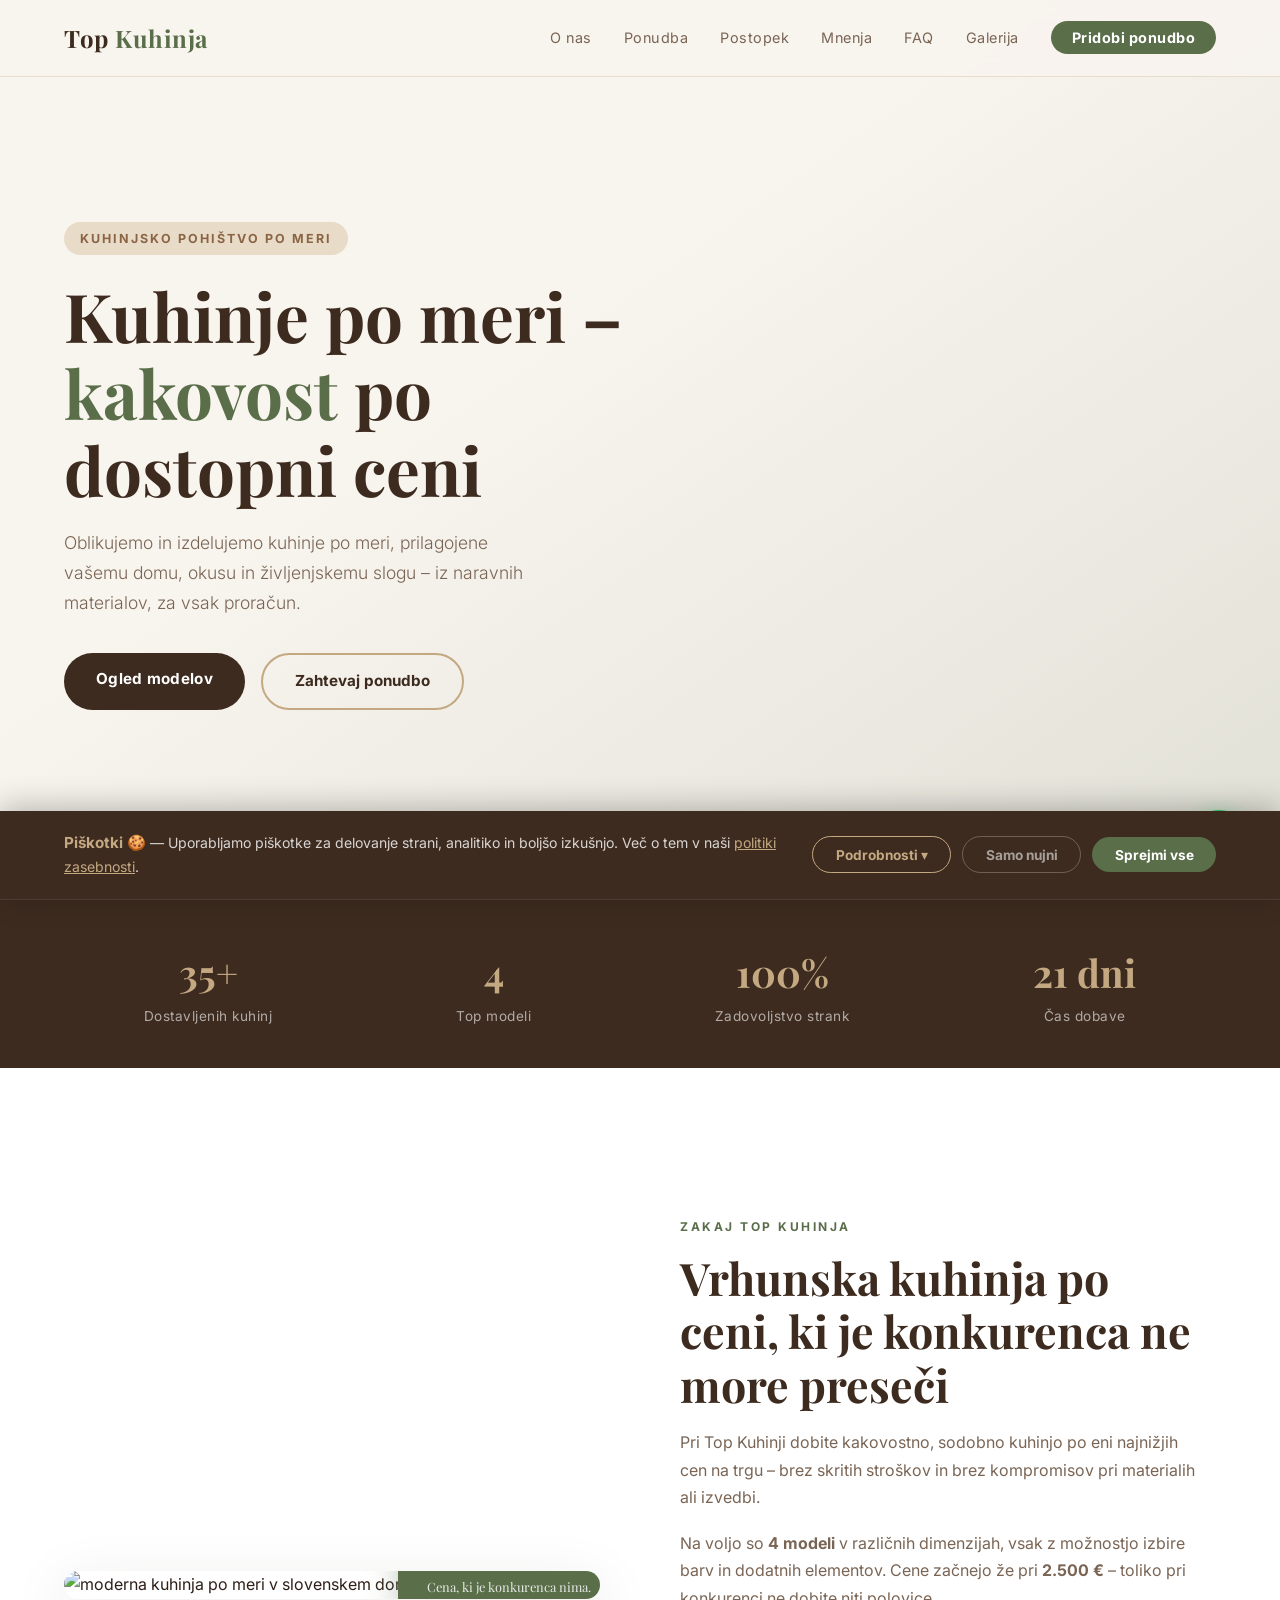
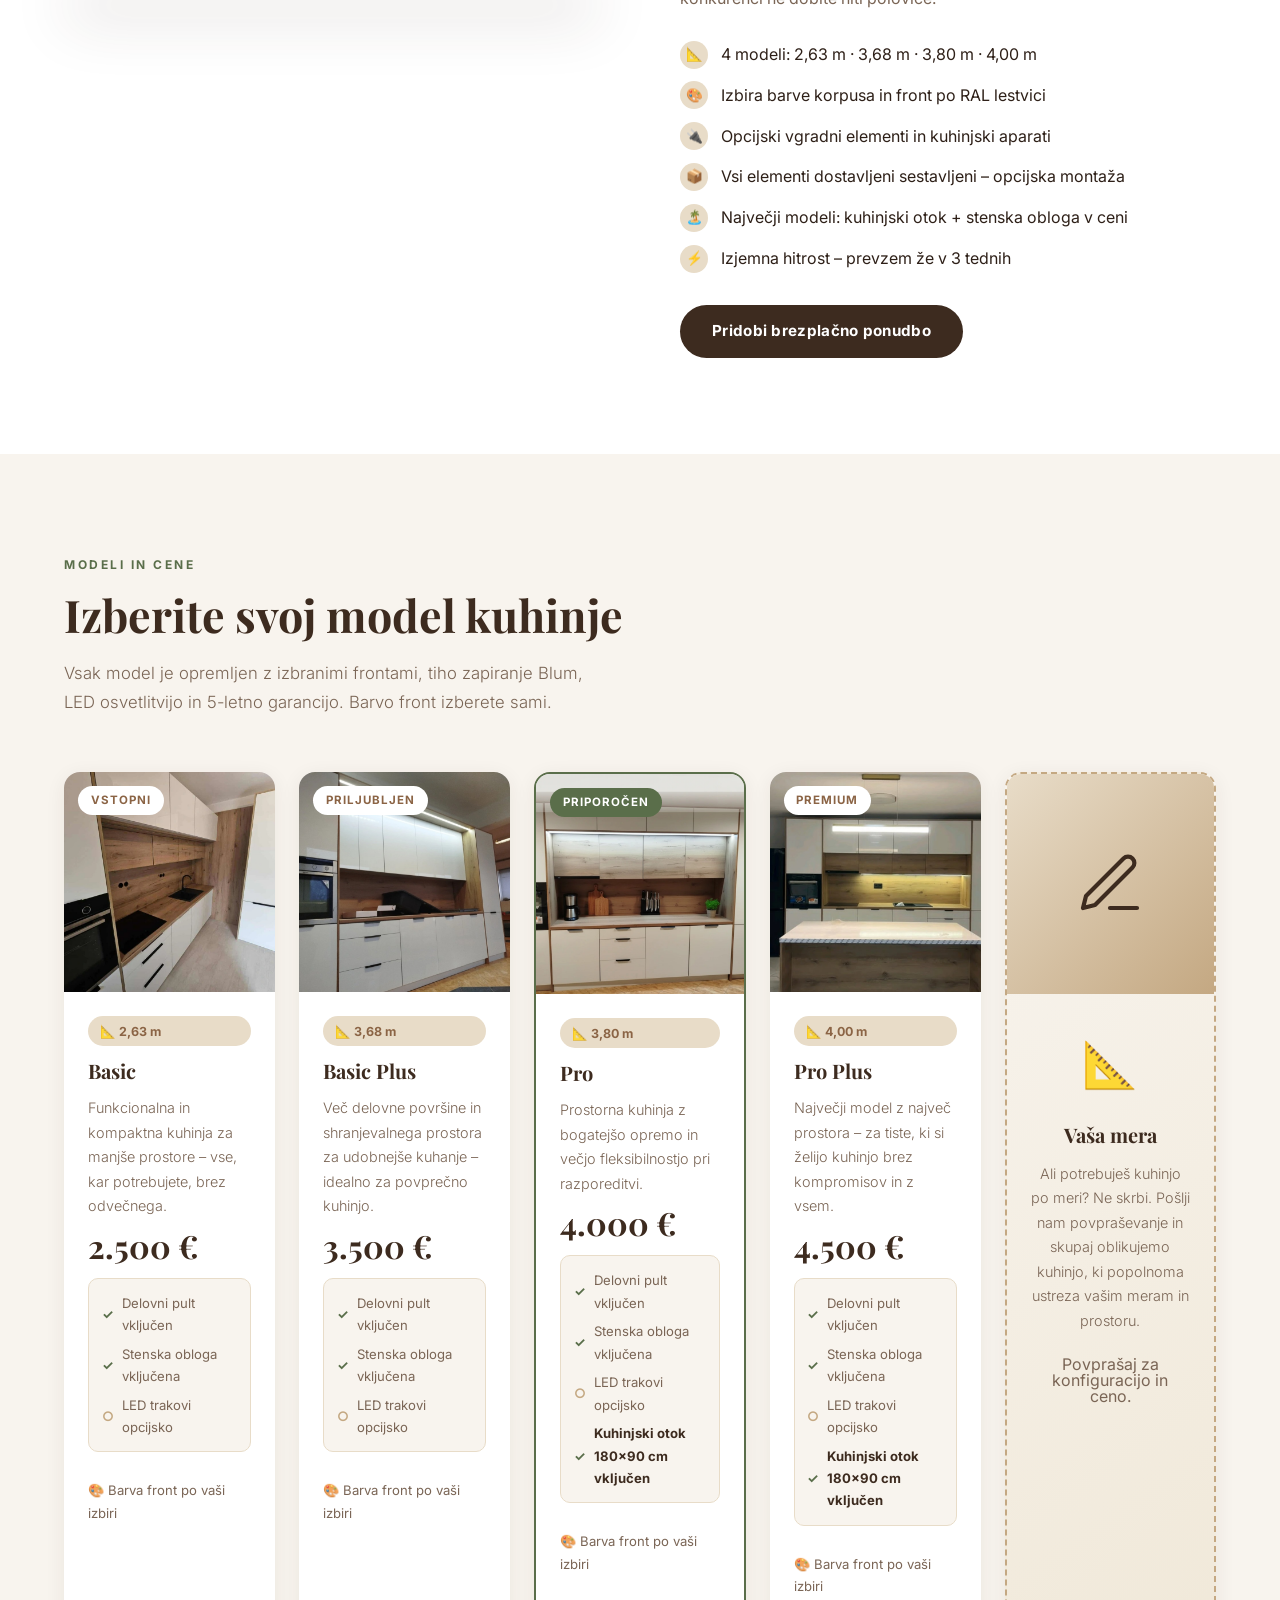
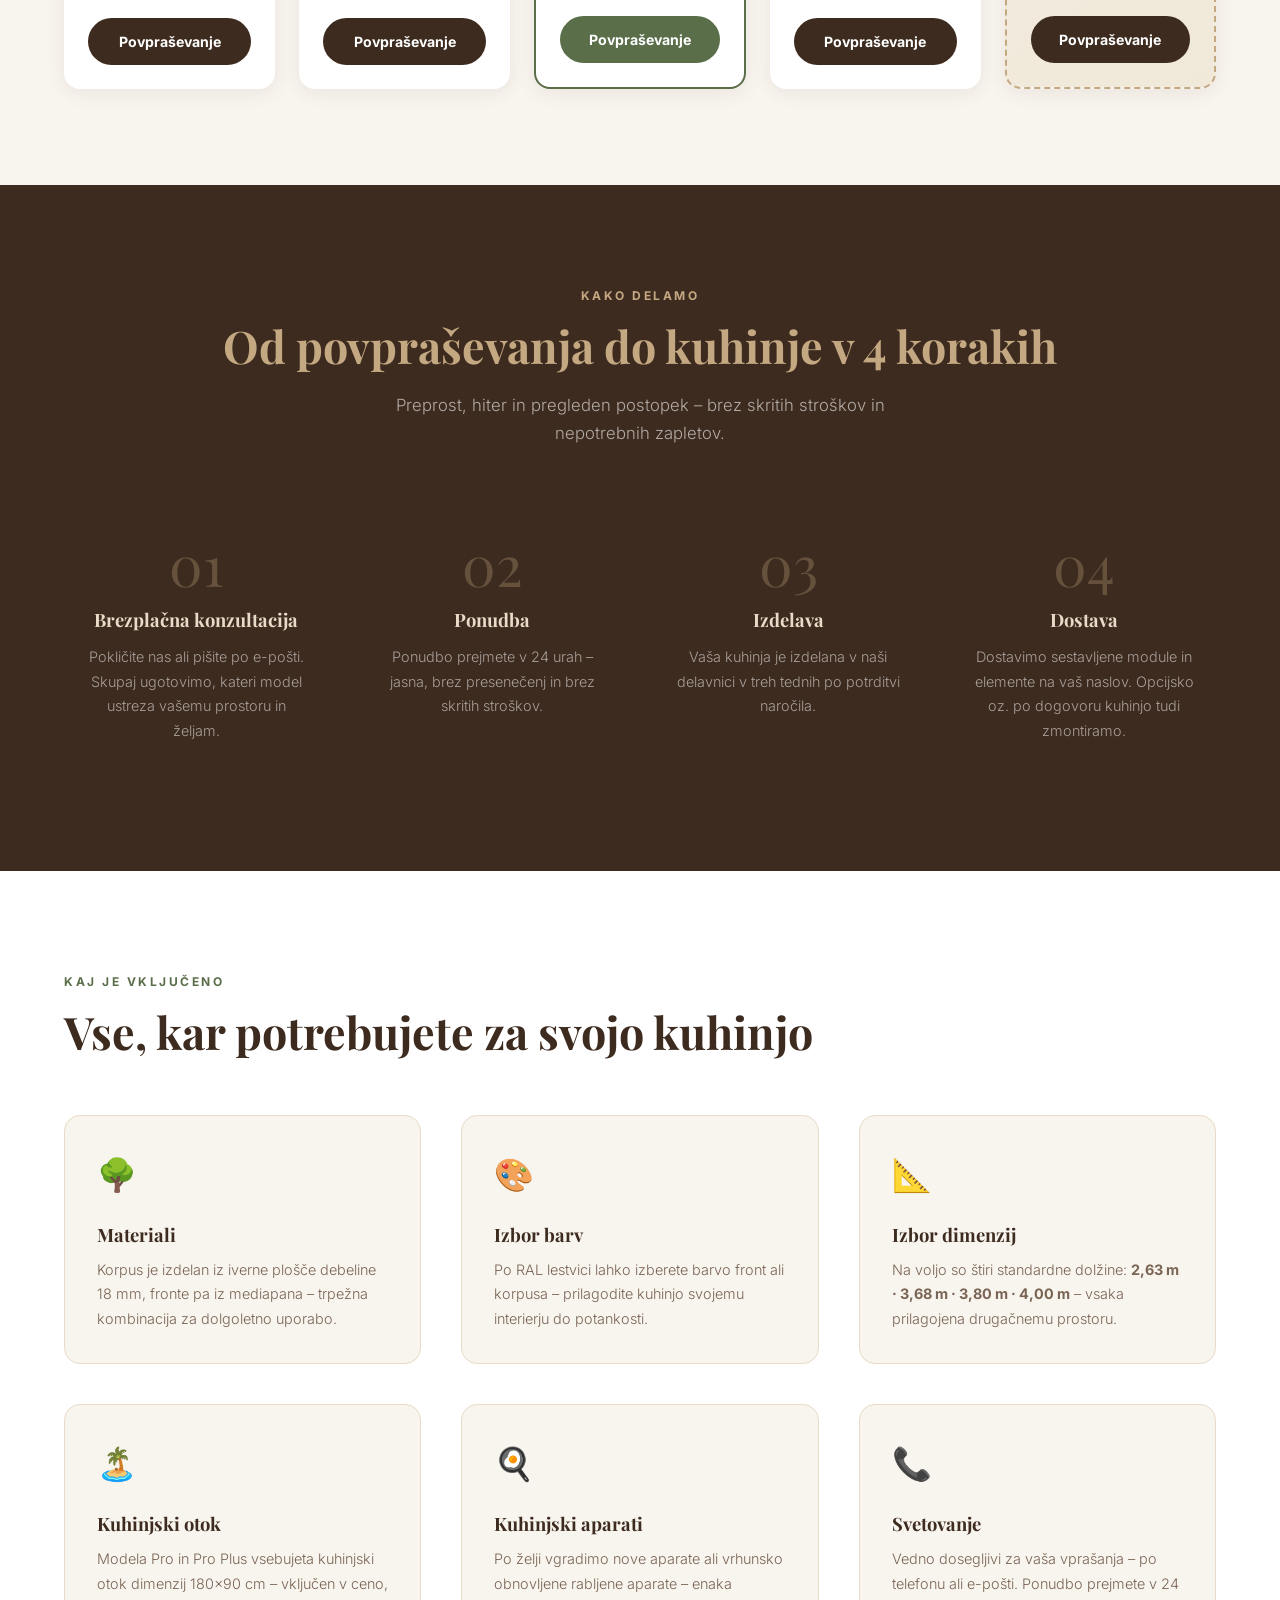
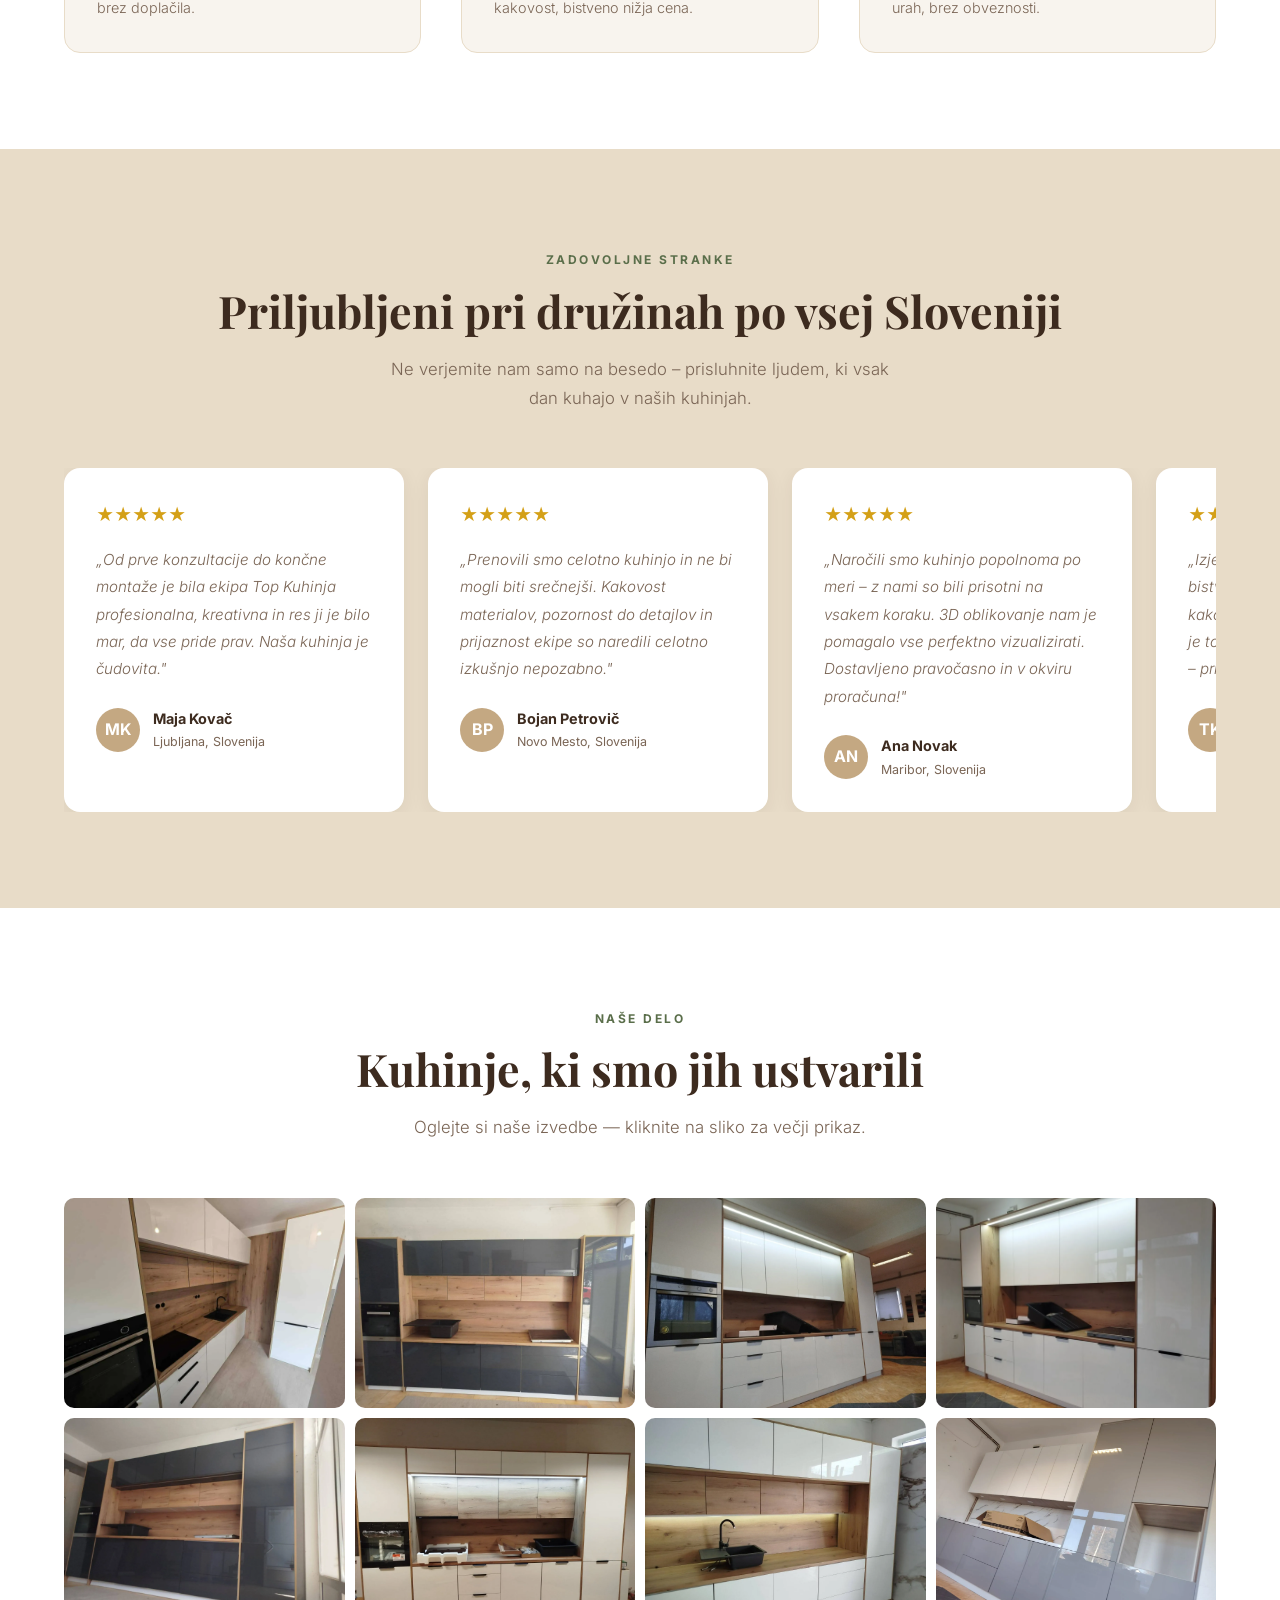
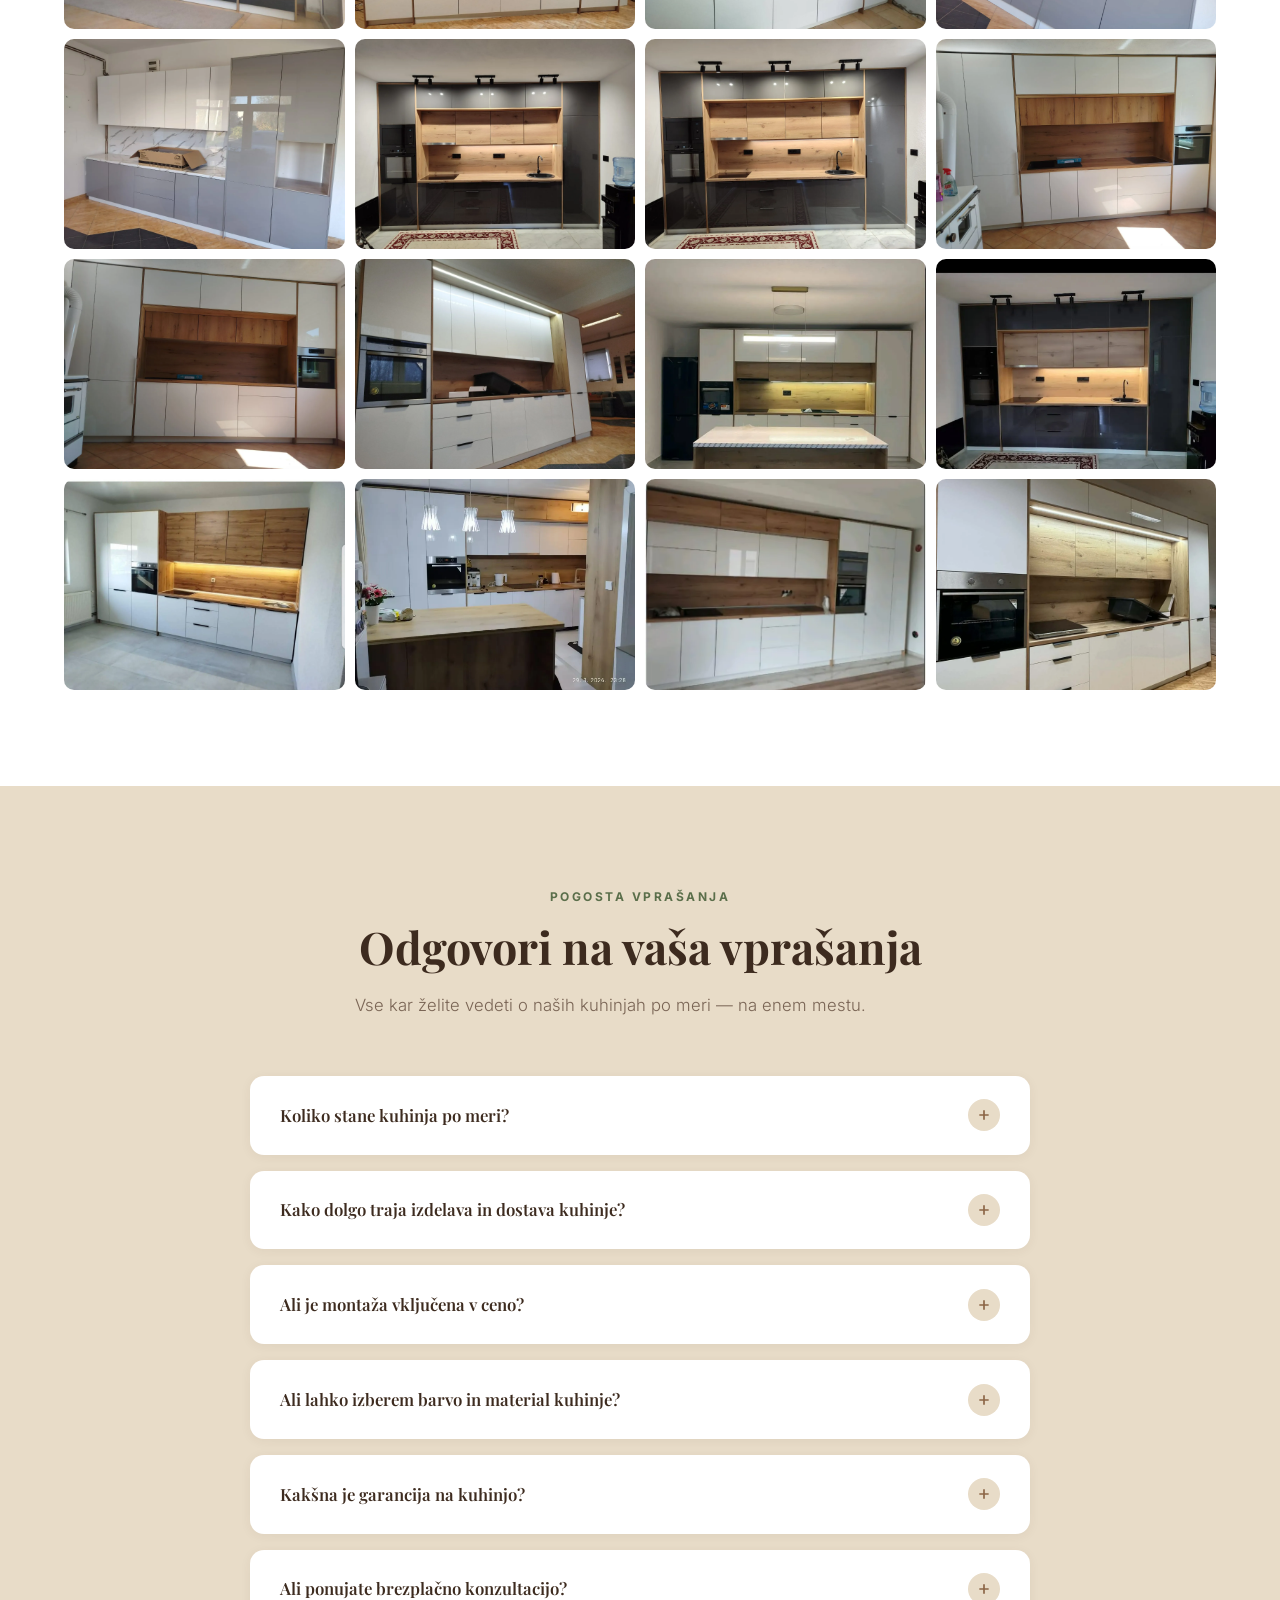
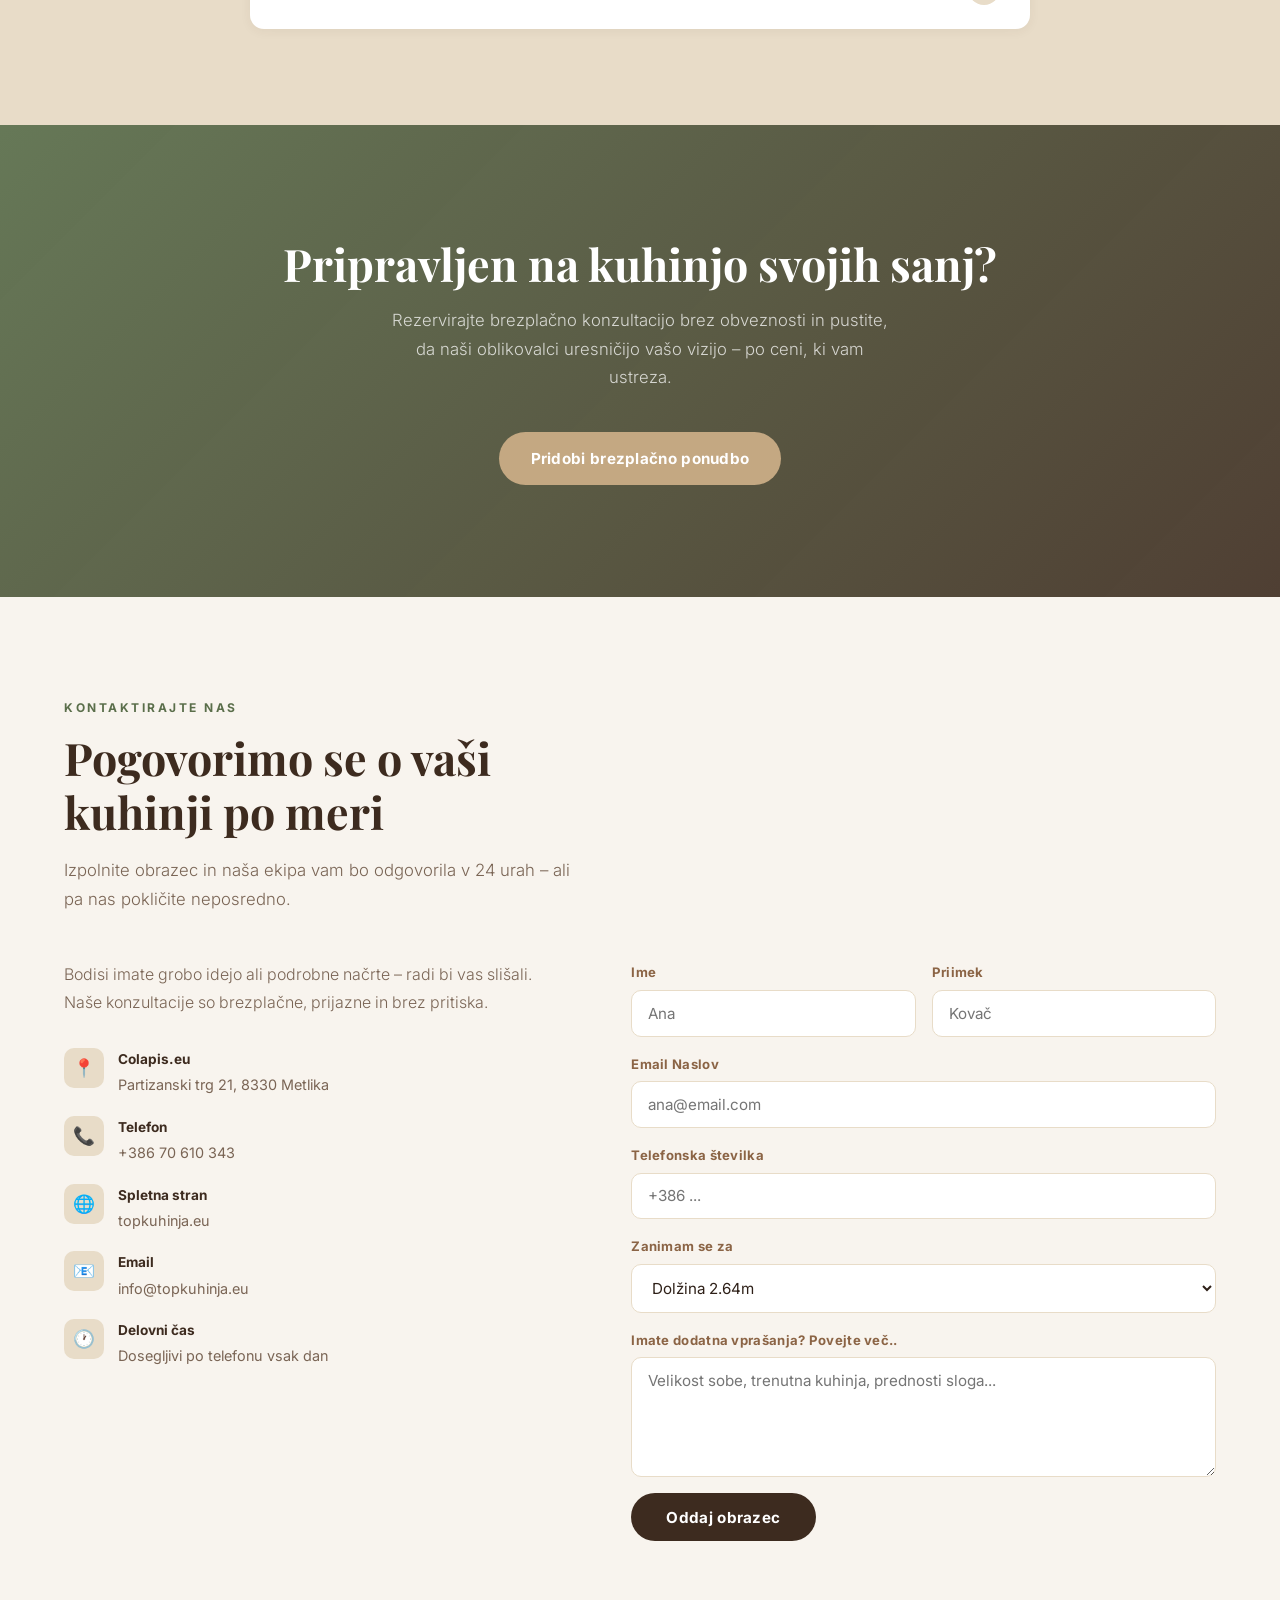
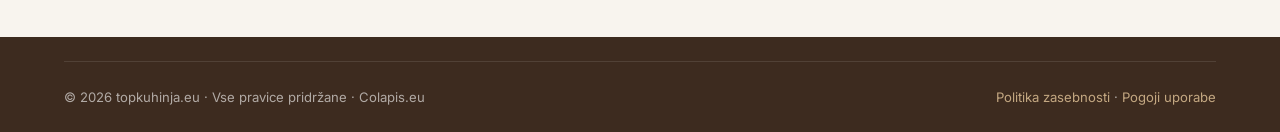
==== commit 5af4f28a: "Add FAQ, cookie banner, progress bar, custom card, SEO fixes - FAQ accordion section with JSON-LD sc" ====
--- a/index.html
+++ b/index.html
@@ -3,7 +3,7 @@
 <head>
   <meta charset="UTF-8" />
   <meta name="viewport" content="width=device-width, initial-scale=1.0" />
-  <title>Top Kuhinja – Kuhinje po meri po dostopni ceni | Metlika, Slovenija</title>
+  <title>Top Kuhinja – Kuhinje po meri po dostopni ceni</title>
   <meta name="description" content="Sanjska kuhinja ne sme biti privilegij. Top Kuhinja izdeluje kuhinje po meri za vsak proračun – brez kompromisov pri kakovosti. Brezplačna konzultacija." />
   <meta name="robots" content="index, follow" />
   <meta name="google-site-verification" content="tMUSXXDXEy-Uhq4X31GRtEPIA2L5RANlOOrEgTGW15g" />
@@ -20,6 +20,7 @@
 
   <!-- Twitter Card -->
   <meta name="twitter:card"        content="summary_large_image" />
+  <meta name="twitter:domain"      content="topkuhinja.eu" />
   <meta name="twitter:title"       content="Top Kuhinja – Kuhinje po meri po dostopni ceni" />
   <meta name="twitter:description" content="Sanjska kuhinja ne sme biti privilegij. Top Kuhinja – kuhinje po meri za vsak proračun." />
   <meta name="twitter:image"       content="https://topkuhinja.eu/kuhinja-po-meri-top-kuhinja-metlika.jpeg" />
@@ -132,6 +133,15 @@
       line-height: 1.7;
     }
 
+    /* ── PROGRESS BAR ── */
+    #progressBar {
+      position: fixed; top: 0; left: 0; z-index: 200;
+      height: 3px; width: 0%;
+      background: linear-gradient(to right, var(--green), var(--warm));
+      transition: width 0.1s linear;
+      pointer-events: none;
+    }
+
     /* NAV */
     nav {
       position: fixed; top: 0; left: 0; right: 0; z-index: 100;
@@ -293,13 +303,13 @@
     .collections { background: var(--cream); }
     .collections-header { max-width: 560px; margin-bottom: 3.5rem; }
     .cards-grid { display: grid; grid-template-columns: repeat(3, 1fr); gap: 1.8rem; }
-    .card { background: var(--white); border-radius: 16px; overflow: hidden; box-shadow: 0 4px 20px rgba(61,43,31,0.07); transition: transform 0.3s, box-shadow 0.3s; }
+    .card { background: var(--white); border-radius: 16px; overflow: hidden; box-shadow: 0 4px 20px rgba(61,43,31,0.07); transition: transform 0.3s, box-shadow 0.3s; display: flex; flex-direction: column; }
     .card:hover { transform: translateY(-6px); box-shadow: 0 16px 40px rgba(61,43,31,0.13); }
     .card-img { position: relative; overflow: hidden; height: 220px; }
     .card-img img { width: 100%; height: 100%; object-fit: cover; transition: transform 0.4s; }
     .card:hover .card-img img { transform: scale(1.06); }
     .card-label { position: absolute; top: 14px; left: 14px; background: var(--white); color: var(--oak); font-size: 0.72rem; font-weight: 700; letter-spacing: 1px; text-transform: uppercase; padding: 0.3rem 0.8rem; border-radius: 20px; }
-    .card-body { padding: 1.5rem; }
+    .card-body { padding: 1.5rem; display: flex; flex-direction: column; flex: 1; }
     .card-body h3 { font-family: 'Playfair Display', serif; font-size: 1.25rem; color: var(--espresso); margin-bottom: 0.5rem; }
     .card-body p { font-size: 0.9rem; color: var(--muted); font-weight: 300; }
     .card-link { display: inline-block; margin-top: 1rem; color: var(--green); font-weight: 700; font-size: 0.88rem; text-decoration: none; letter-spacing: 0.3px; border-bottom: 2px solid transparent; transition: border-color 0.2s; }
@@ -354,6 +364,56 @@
     .reviewer-avatar { width: 44px; height: 44px; border-radius: 50%; background: var(--warm); display: flex; align-items: center; justify-content: center; font-weight: 700; color: var(--white); font-size: 1rem; flex-shrink: 0; }
     .reviewer-name { font-weight: 700; color: var(--espresso); font-size: 0.9rem; }
     .reviewer-loc { font-size: 0.78rem; color: var(--muted); }
+
+    /* ── FAQ ── */
+    .faq { background: var(--sand); }
+    .faq-header { text-align: center; max-width: 580px; margin: 0 auto 3.5rem; }
+    .faq-list { max-width: 780px; margin: 0 auto; display: flex; flex-direction: column; gap: 1rem; }
+
+    .faq-item {
+      background: var(--white);
+      border-radius: 14px;
+      border: 1.5px solid transparent;
+      box-shadow: 0 2px 12px rgba(61,43,31,0.06);
+      transition: border-color 0.25s, box-shadow 0.25s;
+      overflow: hidden;
+    }
+    .faq-item.open {
+      border-color: var(--warm);
+      box-shadow: 0 6px 24px rgba(61,43,31,0.1);
+    }
+
+    .faq-question {
+      width: 100%; background: none; border: none; cursor: pointer;
+      display: flex; align-items: center; justify-content: space-between;
+      padding: 1.4rem 1.8rem; gap: 1rem;
+      text-align: left;
+    }
+    .faq-question span {
+      font-family: 'Playfair Display', serif;
+      font-size: 1.05rem; color: var(--espresso); font-weight: 600;
+      line-height: 1.4;
+    }
+    .faq-icon {
+      width: 32px; height: 32px; border-radius: 50%; flex-shrink: 0;
+      background: var(--sand); display: flex; align-items: center; justify-content: center;
+      transition: background 0.25s, transform 0.35s;
+    }
+    .faq-icon svg { width: 16px; height: 16px; stroke: var(--oak); stroke-width: 2.5; fill: none; transition: stroke 0.25s; }
+    .faq-item.open .faq-icon { background: var(--warm); transform: rotate(45deg); }
+    .faq-item.open .faq-icon svg { stroke: var(--white); }
+
+    .faq-answer {
+      max-height: 0; overflow: hidden;
+      transition: max-height 0.4s ease, padding 0.3s ease;
+      padding: 0 1.8rem;
+    }
+    .faq-answer p {
+      font-size: 0.97rem; color: var(--muted); line-height: 1.8;
+      padding-bottom: 1.4rem; font-weight: 300;
+      border-top: 1px solid var(--sand); padding-top: 1rem;
+    }
+    .faq-item.open .faq-answer { max-height: 300px; }
 
     /* CTA */
     .cta-section {
@@ -408,6 +468,88 @@
       padding: 1.2rem 1.8rem; border-radius: 10px;
       font-weight: 700; text-align: center;
       margin-top: 1rem;
+    }
+
+    /* ── COOKIE BANNER ── */
+    .cookie-banner {
+      position: fixed; bottom: 0; left: 0; right: 0; z-index: 9999;
+      background: var(--espresso);
+      box-shadow: 0 -4px 30px rgba(0,0,0,0.25);
+      transform: translateY(100%);
+      transition: transform 0.4s ease;
+    }
+    .cookie-banner.visible { transform: translateY(0); }
+
+    /* Top bar */
+    .cookie-top {
+      display: flex; align-items: center; justify-content: space-between;
+      flex-wrap: wrap; gap: 1.2rem;
+      padding: 1.3rem 5%;
+    }
+    .cookie-text { flex: 1; min-width: 240px; font-size: 0.88rem; color: rgba(255,255,255,0.8); line-height: 1.6; }
+    .cookie-text strong { color: var(--warm); font-size: 0.95rem; }
+    .cookie-text a { color: var(--warm); text-decoration: underline; }
+    .cookie-top-btns { display: flex; gap: 0.7rem; flex-wrap: wrap; align-items: center; }
+
+    .c-btn {
+      border: none; border-radius: 30px; cursor: pointer;
+      font-family: 'Inter', sans-serif; font-size: 0.85rem; font-weight: 700;
+      padding: 0.6rem 1.4rem; transition: background 0.2s, color 0.2s, border-color 0.2s;
+      white-space: nowrap;
+    }
+    .c-btn-accept  { background: var(--green); color: var(--white); }
+    .c-btn-accept:hover { background: var(--oak); }
+    .c-btn-decline { background: transparent; color: rgba(255,255,255,0.55); border: 1.5px solid rgba(255,255,255,0.25); }
+    .c-btn-decline:hover { border-color: rgba(255,255,255,0.6); color: var(--white); }
+    .c-btn-details { background: transparent; color: var(--warm); border: 1.5px solid var(--warm); }
+    .c-btn-details:hover { background: var(--warm); color: var(--white); }
+    .c-btn-save { background: var(--oak); color: var(--white); }
+    .c-btn-save:hover { background: var(--warm); }
+
+    /* Details panel */
+    .cookie-details {
+      max-height: 0; overflow: hidden;
+      transition: max-height 0.45s ease;
+      border-top: 1px solid rgba(255,255,255,0.08);
+    }
+    .cookie-details.open { max-height: 600px; }
+    .cookie-details-inner { padding: 1.4rem 5% 1.6rem; display: flex; flex-direction: column; gap: 0.9rem; }
+    .cookie-details-footer { padding: 0 5% 1.3rem; display: flex; justify-content: flex-end; gap: 0.7rem; }
+
+    /* Category row */
+    .cookie-cat {
+      background: rgba(255,255,255,0.05);
+      border-radius: 12px; padding: 1rem 1.3rem;
+      display: flex; align-items: flex-start; gap: 1.2rem;
+    }
+    .cookie-cat-info { flex: 1; }
+    .cookie-cat-info strong { display: block; color: var(--sand); font-size: 0.9rem; margin-bottom: 0.25rem; }
+    .cookie-cat-info p { font-size: 0.8rem; color: rgba(255,255,255,0.5); line-height: 1.6; margin: 0; }
+    .cookie-cat-info .cookie-examples { font-size: 0.75rem; color: rgba(255,255,255,0.35); margin-top: 0.3rem; }
+
+    /* Toggle switch */
+    .cookie-toggle { flex-shrink: 0; margin-top: 2px; }
+    .cookie-toggle input { display: none; }
+    .cookie-toggle label {
+      display: block; width: 42px; height: 24px; border-radius: 12px;
+      background: rgba(255,255,255,0.15); position: relative; cursor: pointer;
+      transition: background 0.25s;
+    }
+    .cookie-toggle label::after {
+      content: ''; position: absolute; top: 3px; left: 3px;
+      width: 18px; height: 18px; border-radius: 50%;
+      background: rgba(255,255,255,0.5); transition: transform 0.25s, background 0.25s;
+    }
+    .cookie-toggle input:checked + label { background: var(--green); }
+    .cookie-toggle input:checked + label::after { transform: translateX(18px); background: var(--white); }
+    .cookie-toggle input:disabled + label { opacity: 0.5; cursor: not-allowed; }
+
+    @media (max-width: 620px) {
+      .cookie-top { flex-direction: column; align-items: flex-start; }
+      .cookie-top-btns { width: 100%; }
+      .c-btn { flex: 1; text-align: center; }
+      .cookie-details-footer { flex-wrap: wrap; }
+      .cookie-details-footer .c-btn { flex: 1; text-align: center; }
     }
 
     /* WHATSAPP */
@@ -525,9 +667,31 @@
     /* ── PRICING CARDS ── */
     .pricing-grid {
       display: grid;
-      grid-template-columns: repeat(4, 1fr);
+      grid-template-columns: repeat(5, 1fr);
       gap: 1.5rem;
     }
+    .pricing-card.custom {
+      border: 2px dashed var(--warm);
+      background: linear-gradient(145deg, var(--cream) 0%, #f0e8d8 100%);
+    }
+    .pricing-card.custom .card-body { text-align: center; }
+    .pricing-card.custom .custom-icon {
+      font-size: 2.8rem; margin: 0.5rem 0 1rem;
+    }
+    .pricing-card.custom .card-price {
+      font-size: 1rem; color: var(--muted); font-weight: 400;
+      font-family: 'Inter', sans-serif; margin: 0.8rem 0 1.2rem;
+    }
+    .btn-card-outline {
+      display: block;
+      border: 2px solid var(--espresso); color: var(--espresso);
+      padding: 0.72rem 1rem; border-radius: 40px;
+      text-align: center; text-decoration: none;
+      font-weight: 700; font-size: 0.88rem;
+      transition: background 0.2s, color 0.2s;
+      margin-top: auto;
+    }
+    .btn-card-outline:hover { background: var(--espresso); color: var(--white); }
     .pricing-card { position: relative; }
     .pricing-card.featured { border: 2px solid var(--green); }
     .pricing-card.featured .card-label { background: var(--green); color: var(--white); }
@@ -556,6 +720,7 @@
       padding: 0.72rem 1rem; border-radius: 40px;
       text-decoration: none; font-weight: 700; font-size: 0.88rem;
       transition: background 0.25s, transform 0.2s;
+      margin-top: auto;
     }
     .btn-card:hover { background: var(--oak); transform: translateY(-2px); }
     .pricing-card.featured .btn-card { background: var(--green); }
@@ -581,7 +746,7 @@
 
     /* RESPONSIVE */
     @media (max-width: 1100px) {
-      .pricing-grid { grid-template-columns: 1fr 1fr; }
+      .pricing-grid { grid-template-columns: 1fr 1fr 1fr; }
     }
     @media (max-width: 900px) {
       .about-grid, .contact-grid { grid-template-columns: 1fr; gap: 3rem; }
@@ -618,7 +783,7 @@
         font-size: 1.2rem !important;
         margin: 0 !important;
       }
-      .pricing-grid, .cards-grid, .features-grid, .reviews-grid, .steps { grid-template-columns: 1fr; }
+      .pricing-grid, .cards-grid, .features-grid, .reviews-grid, .steps { grid-template-columns: 1fr 1fr; }
       .footer-grid { grid-template-columns: 1fr; }
       .form-row { grid-template-columns: 1fr; }
       section { padding: 4rem 5%; }
@@ -628,13 +793,15 @@
 <body>
 
 <!-- NAV -->
+<div id="progressBar"></div>
 <nav id="navbar">
   <a class="nav-logo" href="#home">Top <span>Kuhinja</span></a>
   <ul class="nav-links" id="navLinks">
     <li><a href="#about">O nas</a></li>
-    <li><a href="#collections">Kolekcije</a></li>
+    <li><a href="#collections">Ponudba</a></li>
     <li><a href="#process">Postopek</a></li>
     <li><a href="#testimonials">Mnenja</a></li>
+    <li><a href="#faq">FAQ</a></li>
     <li><a href="#showcase">Galerija</a></li>
     <li><a href="#contact" class="nav-cta">Pridobi ponudbo</a></li>
   </ul>
@@ -752,7 +919,7 @@
       <div class="card-body">
         <span class="card-size-tag">📐 3,80 m</span>
         <h3>Pro</h3>
-        <p>Prostorna kuhinja z bogatejšo opremo in večjo fleksibilnostjo pri razporeditvi – za zahtevnejše.</p>
+        <p>Prostorna kuhinja z bogatejšo opremo in večjo fleksibilnostjo pri razporeditvi.</p>
         <div class="card-price">4.000 €</div>
         <ul class="card-includes">
           <li>Delovni pult vključen</li>
@@ -783,6 +950,22 @@
           <li class="highlight">Kuhinjski otok 180×90 cm vključen</li>
         </ul>
         <div class="card-colors-note">🎨 Barva front po vaši izbiri</div>
+        <a href="#contact" class="btn-card">Povpraševanje</a>
+      </div>
+    </div>
+
+    <!-- PO MERI -->
+    <div class="card pricing-card custom">
+      <div class="card-img" style="background: linear-gradient(135deg, var(--sand) 0%, var(--warm) 100%); display:flex; align-items:center; justify-content:center; height:220px;">
+        <svg width="72" height="72" viewBox="0 0 24 24" fill="none" stroke="var(--espresso)" stroke-width="1.4" stroke-linecap="round" stroke-linejoin="round">
+          <path d="M12 20h9"/><path d="M16.5 3.5a2.121 2.121 0 013 3L7 19l-4 1 1-4L16.5 3.5z"/>
+        </svg>
+      </div>
+      <div class="card-body">
+        <div class="custom-icon">📐</div>
+        <h3 style="font-family:'Playfair Display',serif; color:var(--espresso); margin-bottom:0.6rem;">Vaša mera</h3>
+        <p style="font-size:0.9rem; color:var(--muted); font-weight:300; margin-bottom:0.6rem;">Ali potrebuješ kuhinjo po meri? Ne skrbi. Pošlji nam povpraševanje  in skupaj oblikujemo kuhinjo, ki popolnoma ustreza vašim meram in prostoru.</p>
+        <div class="card-price">Povprašaj za konfiguracijo in ceno.</div>
         <a href="#contact" class="btn-card">Povpraševanje</a>
       </div>
     </div>
@@ -914,12 +1097,72 @@
   <button class="lightbox-nav lightbox-prev" id="lbPrev" aria-label="Prejšnja">
     <svg viewBox="0 0 24 24"><polyline points="15 18 9 12 15 6"/></svg>
   </button>
-  <img class="lightbox-img" id="lbImg" src="" alt="" />
+  <img class="lightbox-img" id="lbImg" src="" alt="Kuhinja po meri – povečan pogled" />
   <button class="lightbox-nav lightbox-next" id="lbNext" aria-label="Naslednja">
     <svg viewBox="0 0 24 24"><polyline points="9 6 15 12 9 18"/></svg>
   </button>
   <div class="lightbox-counter" id="lbCounter">1 / 20</div>
 </div>
+
+<!-- FAQ -->
+<section class="faq" id="faq">
+  <div class="faq-header">
+    <span class="section-tag">Pogosta vprašanja</span>
+    <h2>Odgovori na vaša vprašanja</h2>
+    <p class="subtitle">Vse kar želite vedeti o naših kuhinjah po meri — na enem mestu.</p>
+  </div>
+  <div class="faq-list">
+
+    <div class="faq-item">
+      <button class="faq-question" aria-expanded="false">
+        <span>Koliko stane kuhinja po meri?</span>
+        <div class="faq-icon"><svg viewBox="0 0 24 24"><line x1="12" y1="5" x2="12" y2="19"/><line x1="5" y1="12" x2="19" y2="12"/></svg></div>
+      </button>
+      <div class="faq-answer"><p>Cene kuhinj po meri se začnejo pri <strong>2.500 €</strong> za model Basic (2,63 m) in segajo do <strong>4.500 €</strong> za model Pro Plus (4,00 m z vključenim kuhinjskim otokom). Vse cene vključujejo delovni pult in stensko oblogo.</p></div>
+    </div>
+
+    <div class="faq-item">
+      <button class="faq-question" aria-expanded="false">
+        <span>Kako dolgo traja izdelava in dostava kuhinje?</span>
+        <div class="faq-icon"><svg viewBox="0 0 24 24"><line x1="12" y1="5" x2="12" y2="19"/><line x1="5" y1="12" x2="19" y2="12"/></svg></div>
+      </button>
+      <div class="faq-answer"><p>Vaša kuhinja je izdelana in dostavljena v <strong>treh tednih</strong> od potrditve naročila. Pred dostavo vas kontaktiramo za dogovor o terminu, ki vam ustreza.</p></div>
+    </div>
+
+    <div class="faq-item">
+      <button class="faq-question" aria-expanded="false">
+        <span>Ali je montaža vključena v ceno?</span>
+        <div class="faq-icon"><svg viewBox="0 0 24 24"><line x1="12" y1="5" x2="12" y2="19"/><line x1="5" y1="12" x2="19" y2="12"/></svg></div>
+      </button>
+      <div class="faq-answer"><p>Dostavimo sestavljene module in elemente. <strong>Montaža je opcijska</strong> in se dogovori posebej — naša ekipa certifikovanih mizarjev poskrbi za popolno namestitev.</p></div>
+    </div>
+
+    <div class="faq-item">
+      <button class="faq-question" aria-expanded="false">
+        <span>Ali lahko izberem barvo in material kuhinje?</span>
+        <div class="faq-icon"><svg viewBox="0 0 24 24"><line x1="12" y1="5" x2="12" y2="19"/><line x1="5" y1="12" x2="19" y2="12"/></svg></div>
+      </button>
+      <div class="faq-answer"><p>Da — barvo front in korpusa izberete po <strong>RAL lestvici</strong> z več kot 200 barvami. Na voljo so tudi različne lesne teksture in mat ali sijajni zaključki.</p></div>
+    </div>
+
+    <div class="faq-item">
+      <button class="faq-question" aria-expanded="false">
+        <span>Kakšna je garancija na kuhinjo?</span>
+        <div class="faq-icon"><svg viewBox="0 0 24 24"><line x1="12" y1="5" x2="12" y2="19"/><line x1="5" y1="12" x2="19" y2="12"/></svg></div>
+      </button>
+      <div class="faq-answer"><p>Na vse kuhinje nudimo <strong>5-letno celovito garancijo</strong> na materiale in montažo. Za morebitne reklamacije smo dosegljivi po telefonu in e-pošti.</p></div>
+    </div>
+
+    <div class="faq-item">
+      <button class="faq-question" aria-expanded="false">
+        <span>Ali ponujate brezplačno konzultacijo?</span>
+        <div class="faq-icon"><svg viewBox="0 0 24 24"><line x1="12" y1="5" x2="12" y2="19"/><line x1="5" y1="12" x2="19" y2="12"/></svg></div>
+      </button>
+      <div class="faq-answer"><p>Da — <strong>konzultacija je brezplačna in brez obveznosti</strong>. Kontaktirajte nas po telefonu, e-pošti ali izpolnite obrazec na tej strani. Odgovorimo v 24 urah.</p></div>
+    </div>
+
+  </div>
+</section>
 
 <!-- CTA -->
 <section class="cta-section">
@@ -1024,6 +1267,86 @@
   </div>
 </footer>
 
+<!-- COOKIE BANNER -->
+<div class="cookie-banner" id="cookieBanner" role="dialog" aria-label="Obvestilo o piškotkih">
+
+  <!-- Top bar -->
+  <div class="cookie-top">
+    <p class="cookie-text">
+      <strong>Piškotki 🍪</strong> — Uporabljamo piškotke za delovanje strani, analitiko in boljšo izkušnjo. Več o tem v naši <a href="privacy-policy.html">politiki zasebnosti</a>.
+    </p>
+    <div class="cookie-top-btns">
+      <button class="c-btn c-btn-details" id="cookieDetailsBtn">Podrobnosti ▾</button>
+      <button class="c-btn c-btn-decline" id="cookieDecline">Samo nujni</button>
+      <button class="c-btn c-btn-accept" id="cookieAccept">Sprejmi vse</button>
+    </div>
+  </div>
+
+  <!-- Expandable details -->
+  <div class="cookie-details" id="cookieDetails">
+    <div class="cookie-details-inner">
+
+      <!-- Nujni -->
+      <div class="cookie-cat">
+        <div class="cookie-cat-info">
+          <strong>🔒 Nujni piškotki</strong>
+          <p>Zagotavljajo osnovno delovanje strani — brez njih stran ne deluje pravilno. Vedno aktivni.</p>
+          <p class="cookie-examples">Primer: shranjevanje vaše izbire piškotkov, delovanje obrazca za povpraševanje.</p>
+        </div>
+        <div class="cookie-toggle">
+          <input type="checkbox" id="tNujni" checked disabled />
+          <label for="tNujni"></label>
+        </div>
+      </div>
+
+      <!-- Analitični -->
+      <div class="cookie-cat">
+        <div class="cookie-cat-info">
+          <strong>📊 Analitični piškotki</strong>
+          <p>Pomagajo nam razumeti kako obiskovalci uporabljajo stran — katere strani so priljubljene in kje prihaja do težav.</p>
+          <p class="cookie-examples">Primer: Google Analytics — število obiskovalcev, čas na strani, vir prometa. Podatki so anonimni.</p>
+        </div>
+        <div class="cookie-toggle">
+          <input type="checkbox" id="tAnalitika" />
+          <label for="tAnalitika"></label>
+        </div>
+      </div>
+
+      <!-- Funkcionalni -->
+      <div class="cookie-cat">
+        <div class="cookie-cat-info">
+          <strong>⚙️ Funkcionalni piškotki</strong>
+          <p>Omogočajo napredne funkcije kot so predogled slik, video predvajalnik in shranjevanje nastavitev.</p>
+          <p class="cookie-examples">Primer: YouTube video embed, galerija slik, nastavitve jezika.</p>
+        </div>
+        <div class="cookie-toggle">
+          <input type="checkbox" id="tFunkcija" />
+          <label for="tFunkcija"></label>
+        </div>
+      </div>
+
+      <!-- Marketinški -->
+      <div class="cookie-cat">
+        <div class="cookie-cat-info">
+          <strong>📣 Marketinški piškotki</strong>
+          <p>Omogočajo prikazovanje relevantnih oglasov na drugih spletnih mestih. Trenutno jih ne uporabljamo aktivno.</p>
+          <p class="cookie-examples">Primer: Facebook Pixel, Google Ads remarketing.</p>
+        </div>
+        <div class="cookie-toggle">
+          <input type="checkbox" id="tMarketing" />
+          <label for="tMarketing"></label>
+        </div>
+      </div>
+
+    </div>
+    <div class="cookie-details-footer">
+      <button class="c-btn c-btn-decline" id="cookieDecline2">Zavrni neobvezne</button>
+      <button class="c-btn c-btn-save" id="cookieSave">Shrani nastavitve</button>
+    </div>
+  </div>
+
+</div>
+
 <!-- WHATSAPP BUTTON -->
 <a href="https://wa.me/38670610343" class="whatsapp-btn" target="_blank" title="Pogovorite se z nami na WhatsApp">
   <svg viewBox="0 0 24 24" xmlns="http://www.w3.org/2000/svg">
@@ -1033,8 +1356,11 @@
 
 <script>
   const nav = document.getElementById('navbar');
+  const progressBar = document.getElementById('progressBar');
   window.addEventListener('scroll', () => {
     nav.classList.toggle('scrolled', window.scrollY > 40);
+    const scrolled = window.scrollY / (document.documentElement.scrollHeight - window.innerHeight) * 100;
+    progressBar.style.width = scrolled + '%';
   });
 
   /* Hamburger menu */
@@ -1120,6 +1446,67 @@
       if (Math.abs(dx) > 40) open(current + (dx < 0 ? 1 : -1));
     });
   })();
+
+  /* ── COOKIE BANNER ── */
+  (function () {
+    const banner  = document.getElementById('cookieBanner');
+    const details = document.getElementById('cookieDetails');
+    if (!localStorage.getItem('cookieConsent')) {
+      setTimeout(() => banner.classList.add('visible'), 800);
+    }
+
+    function hide() { banner.classList.remove('visible'); }
+
+    function save(analytics, functional, marketing) {
+      localStorage.setItem('cookieConsent', JSON.stringify({
+        necessary: true, analytics, functional, marketing, date: new Date().toISOString()
+      }));
+      hide();
+    }
+
+    // Accept all
+    document.getElementById('cookieAccept').addEventListener('click', () => save(true, true, true));
+
+    // Decline (both buttons) — only necessary
+    document.getElementById('cookieDecline').addEventListener('click',  () => save(false, false, false));
+    document.getElementById('cookieDecline2').addEventListener('click', () => save(false, false, false));
+
+    // Save custom preferences
+    document.getElementById('cookieSave').addEventListener('click', () => {
+      save(
+        document.getElementById('tAnalitika').checked,
+        document.getElementById('tFunkcija').checked,
+        document.getElementById('tMarketing').checked
+      );
+    });
+
+    // Toggle details panel
+    const detailsBtn = document.getElementById('cookieDetailsBtn');
+    detailsBtn.addEventListener('click', () => {
+      const open = details.classList.toggle('open');
+      detailsBtn.textContent = open ? 'Skrij ▴' : 'Podrobnosti ▾';
+    });
+  })();
+
+  /* ── FAQ ACCORDION ── */
+  document.querySelectorAll('.faq-question').forEach(btn => {
+    btn.addEventListener('click', () => {
+      const item = btn.closest('.faq-item');
+      const isOpen = item.classList.contains('open');
+
+      // Close all
+      document.querySelectorAll('.faq-item.open').forEach(el => {
+        el.classList.remove('open');
+        el.querySelector('.faq-question').setAttribute('aria-expanded', 'false');
+      });
+
+      // Open clicked (if it was closed)
+      if (!isOpen) {
+        item.classList.add('open');
+        btn.setAttribute('aria-expanded', 'true');
+      }
+    });
+  });
 </script>
 </body>
 </html>
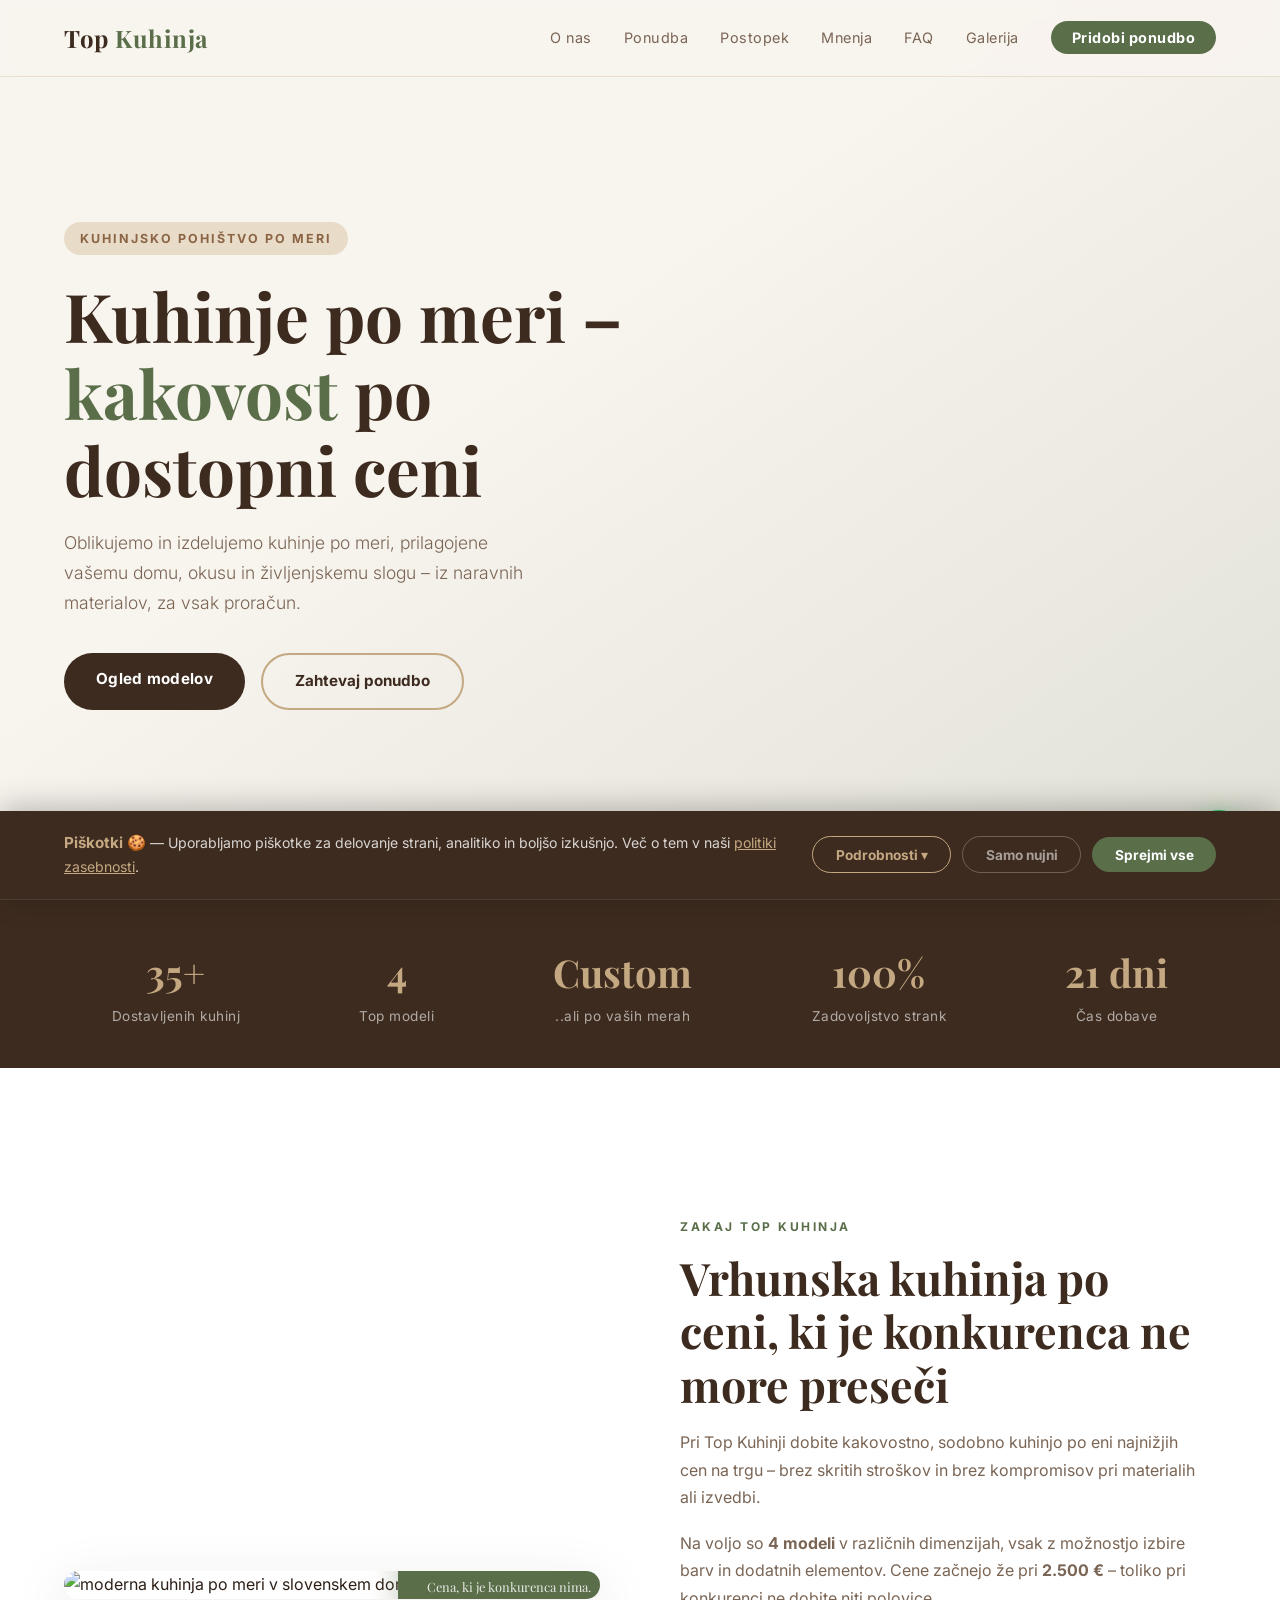
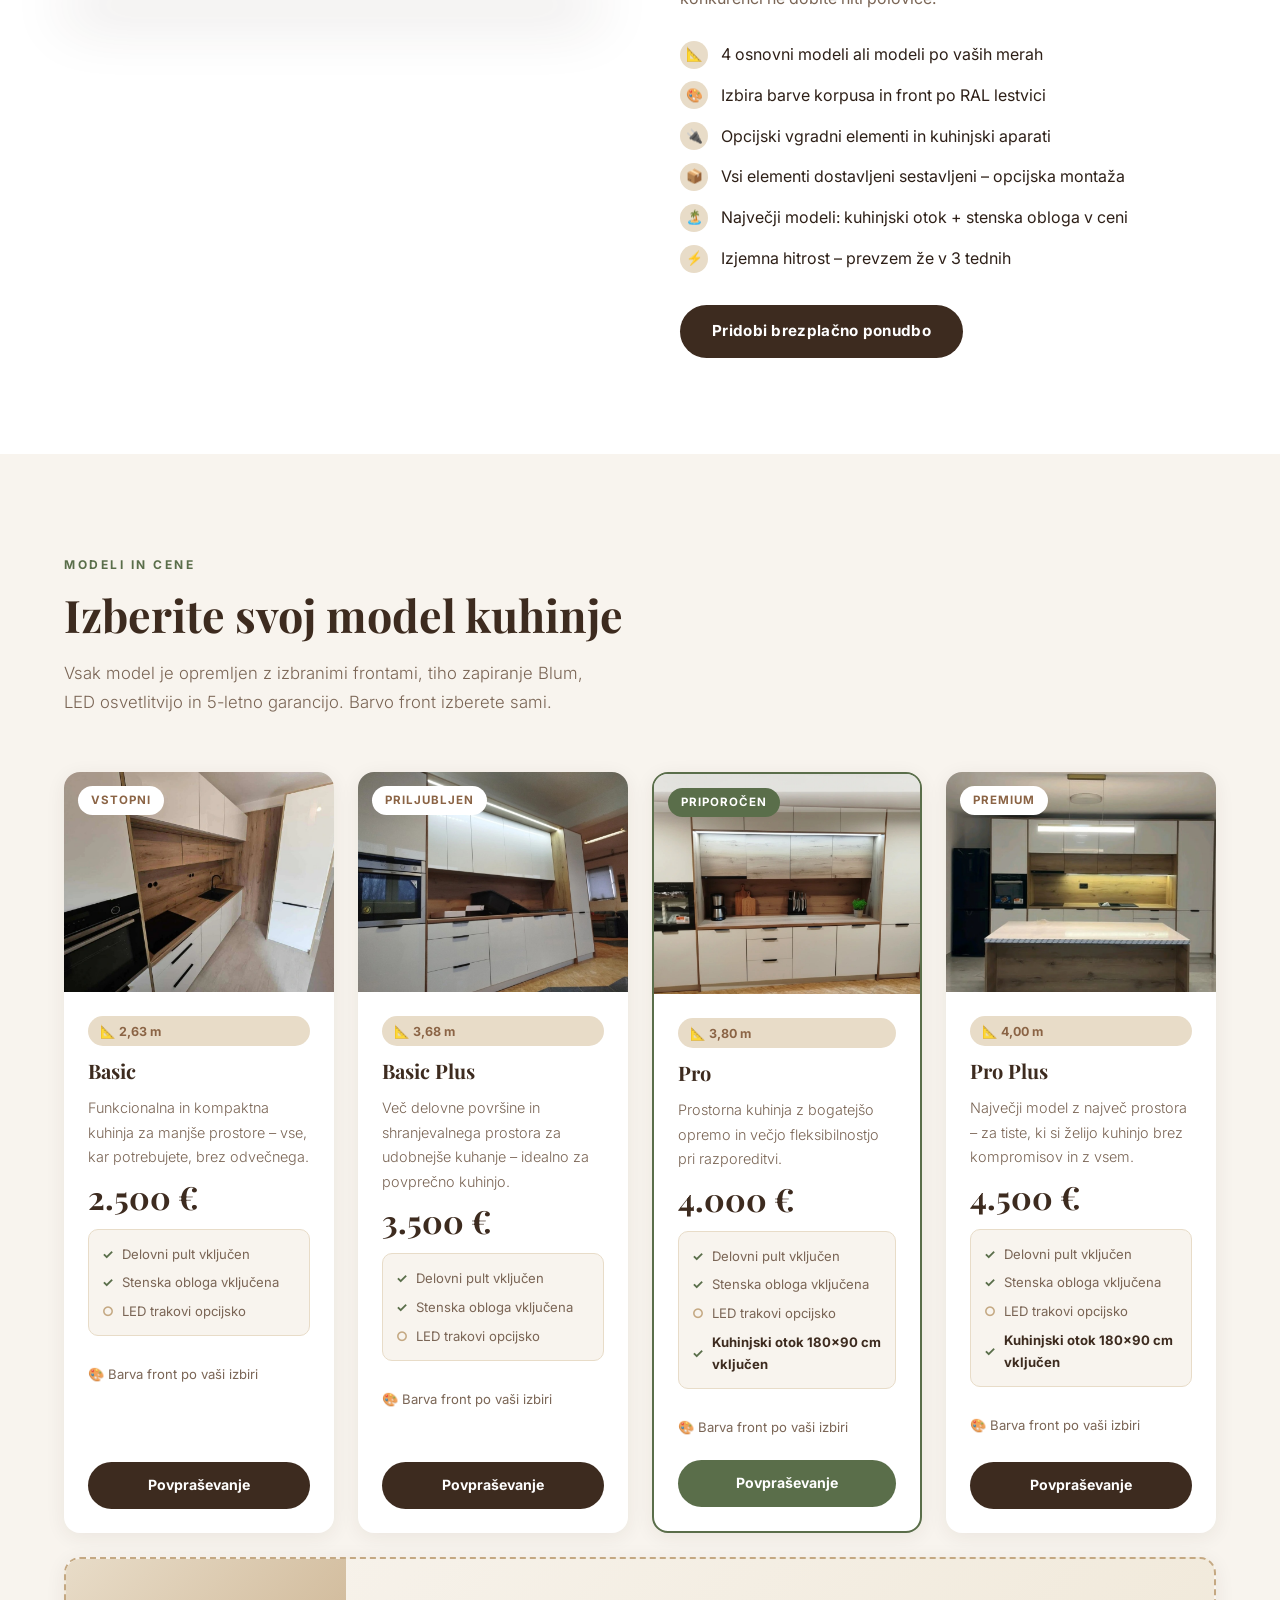
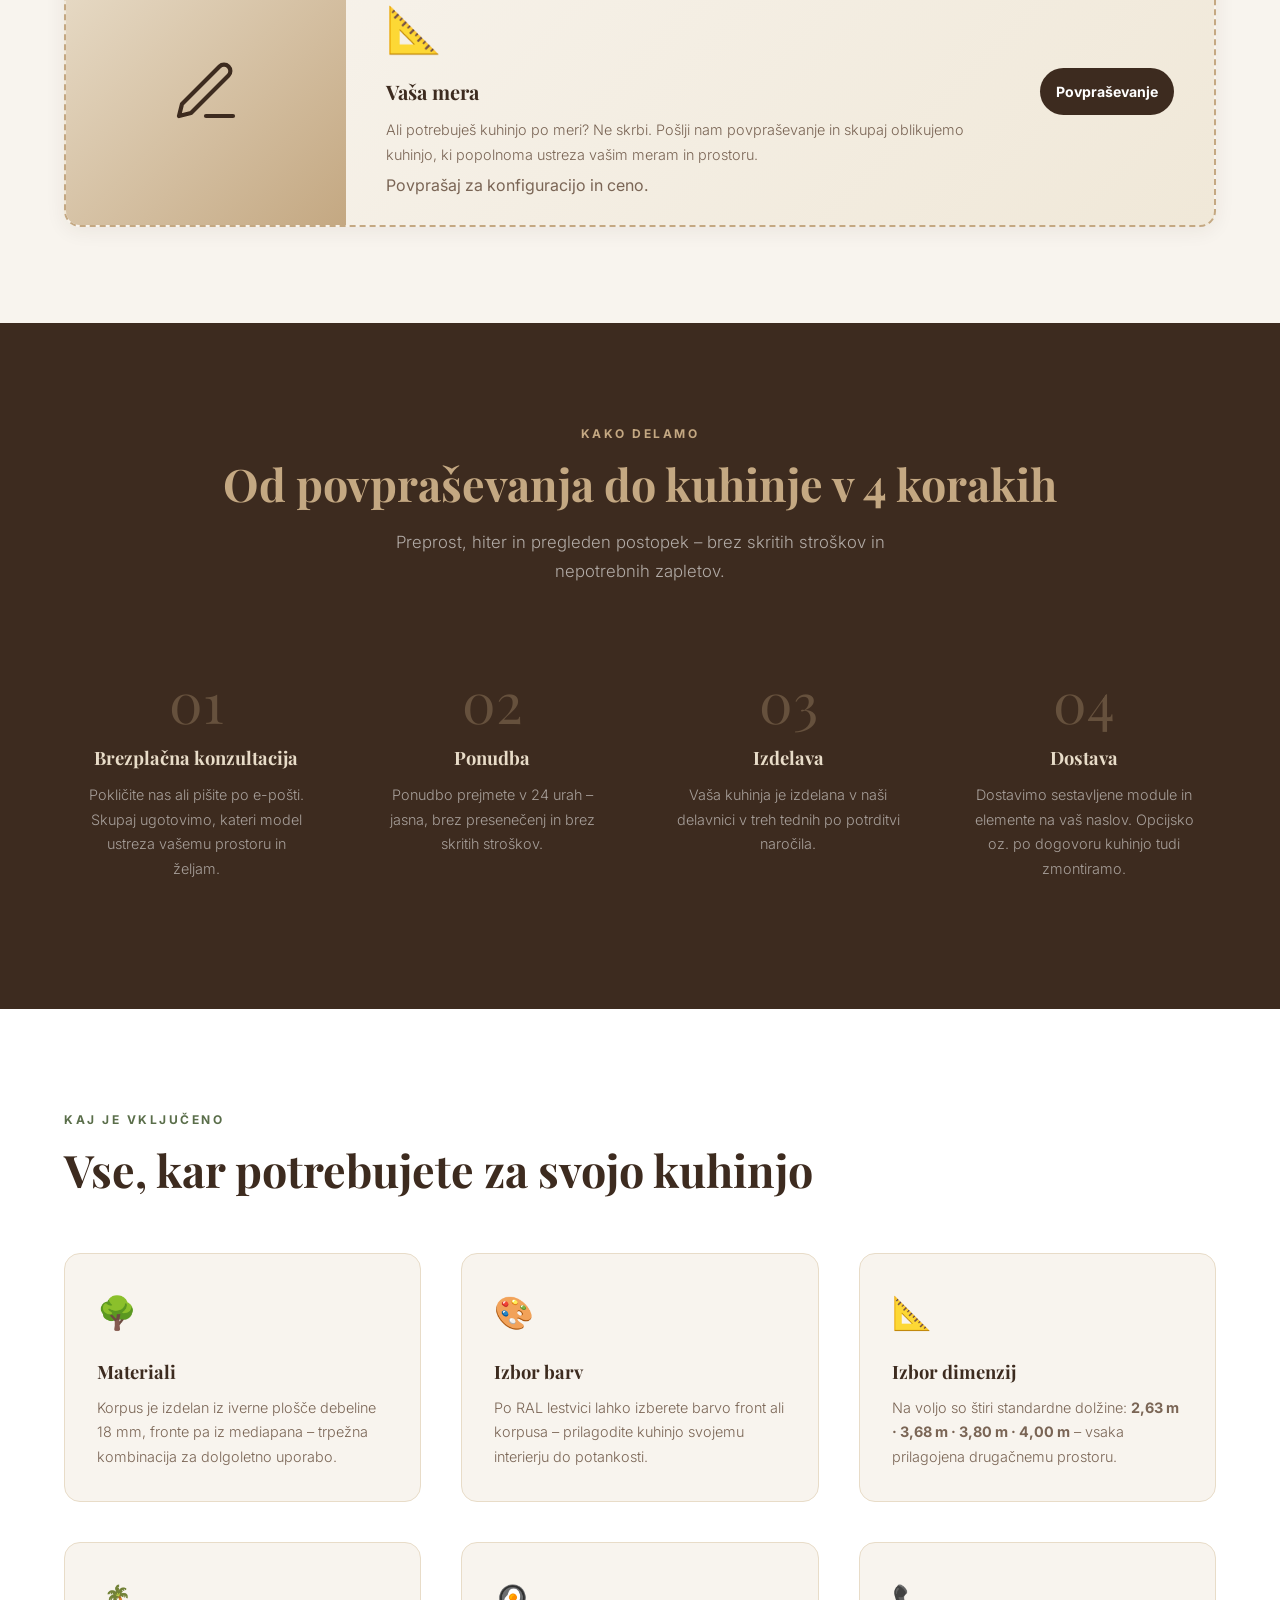
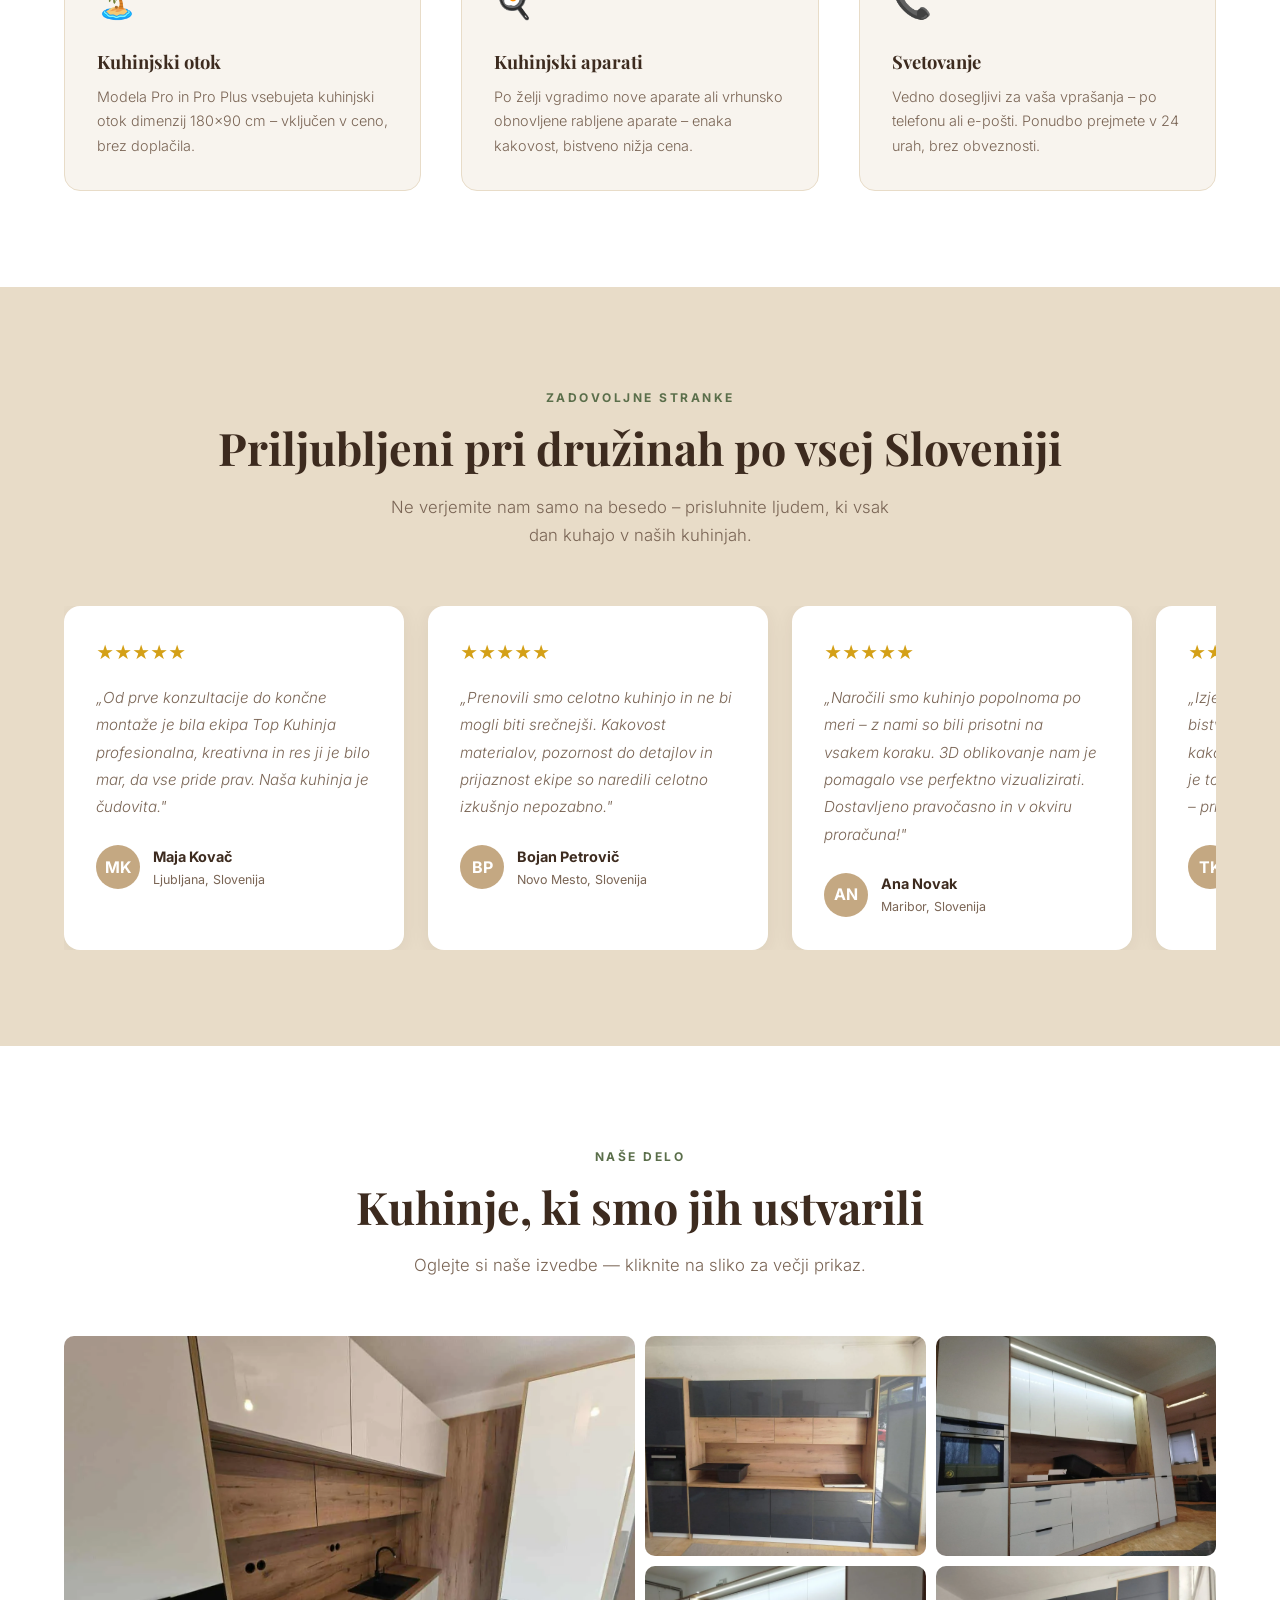
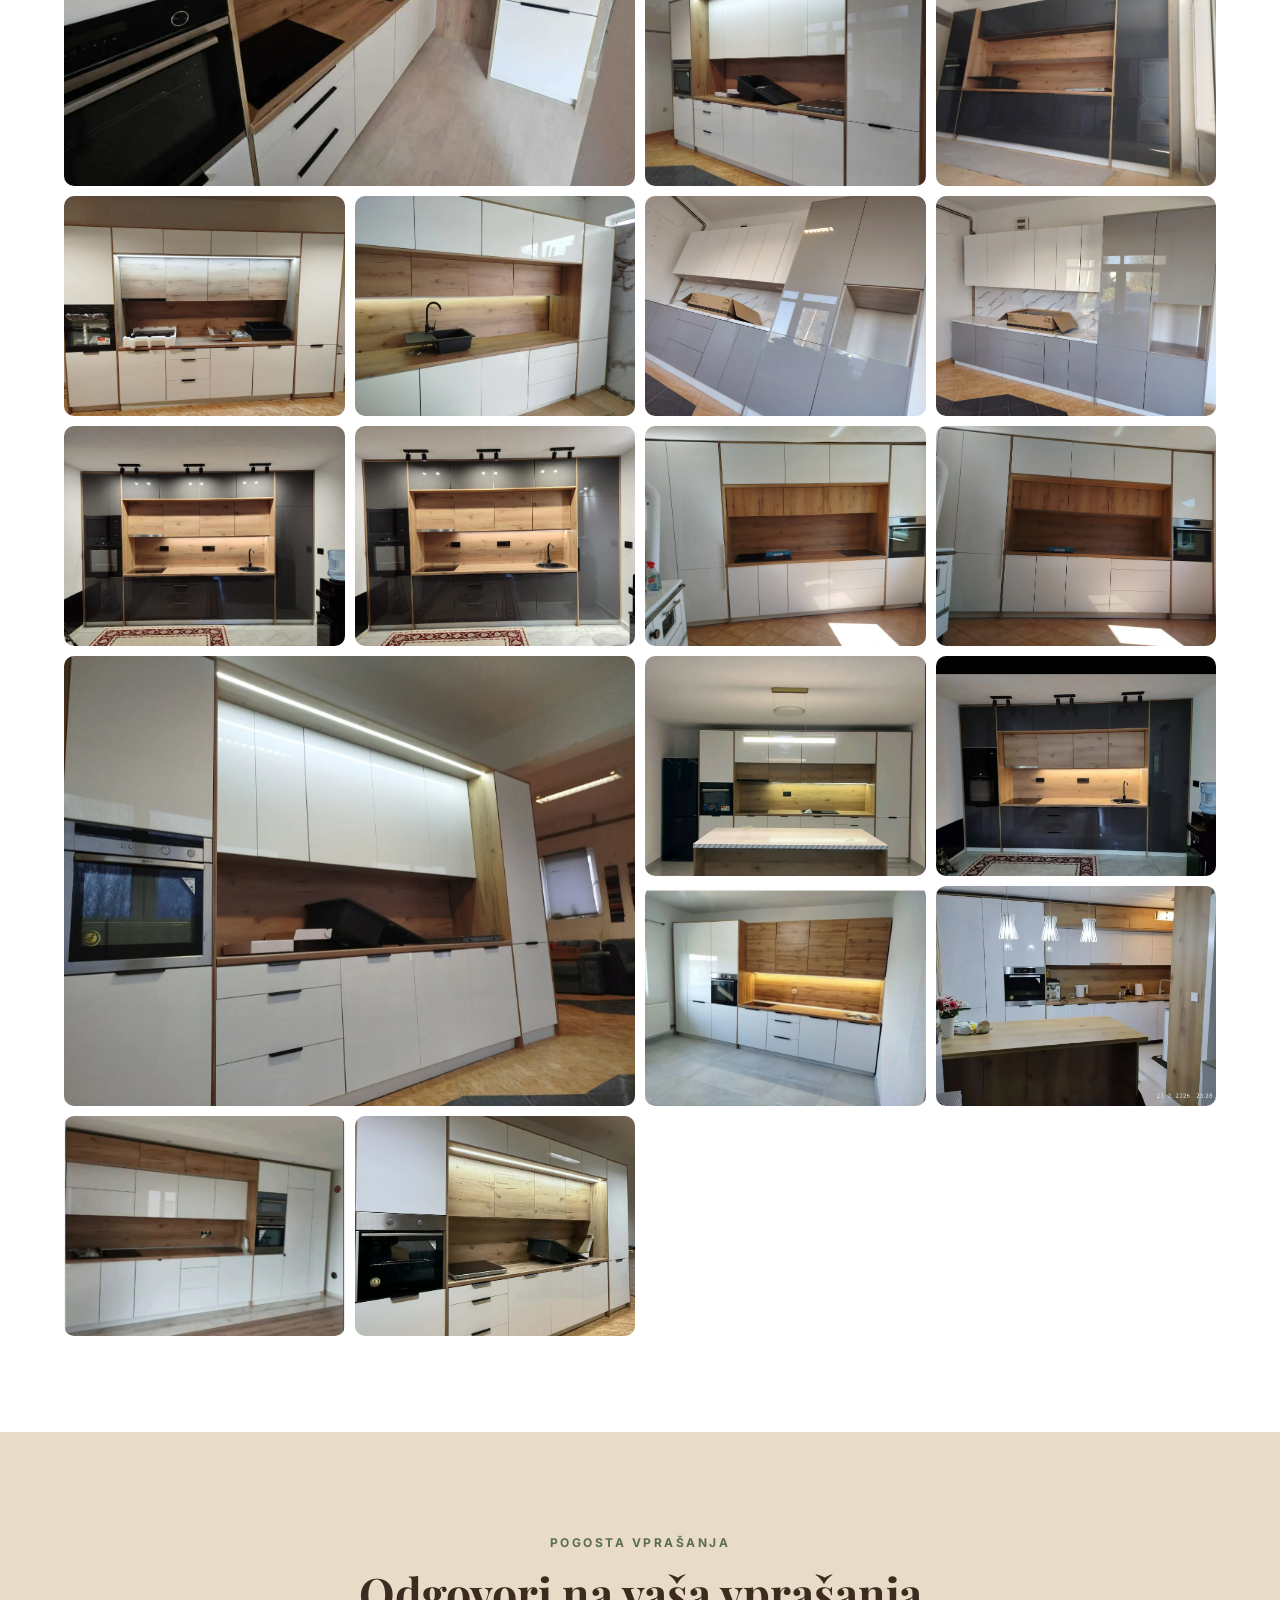
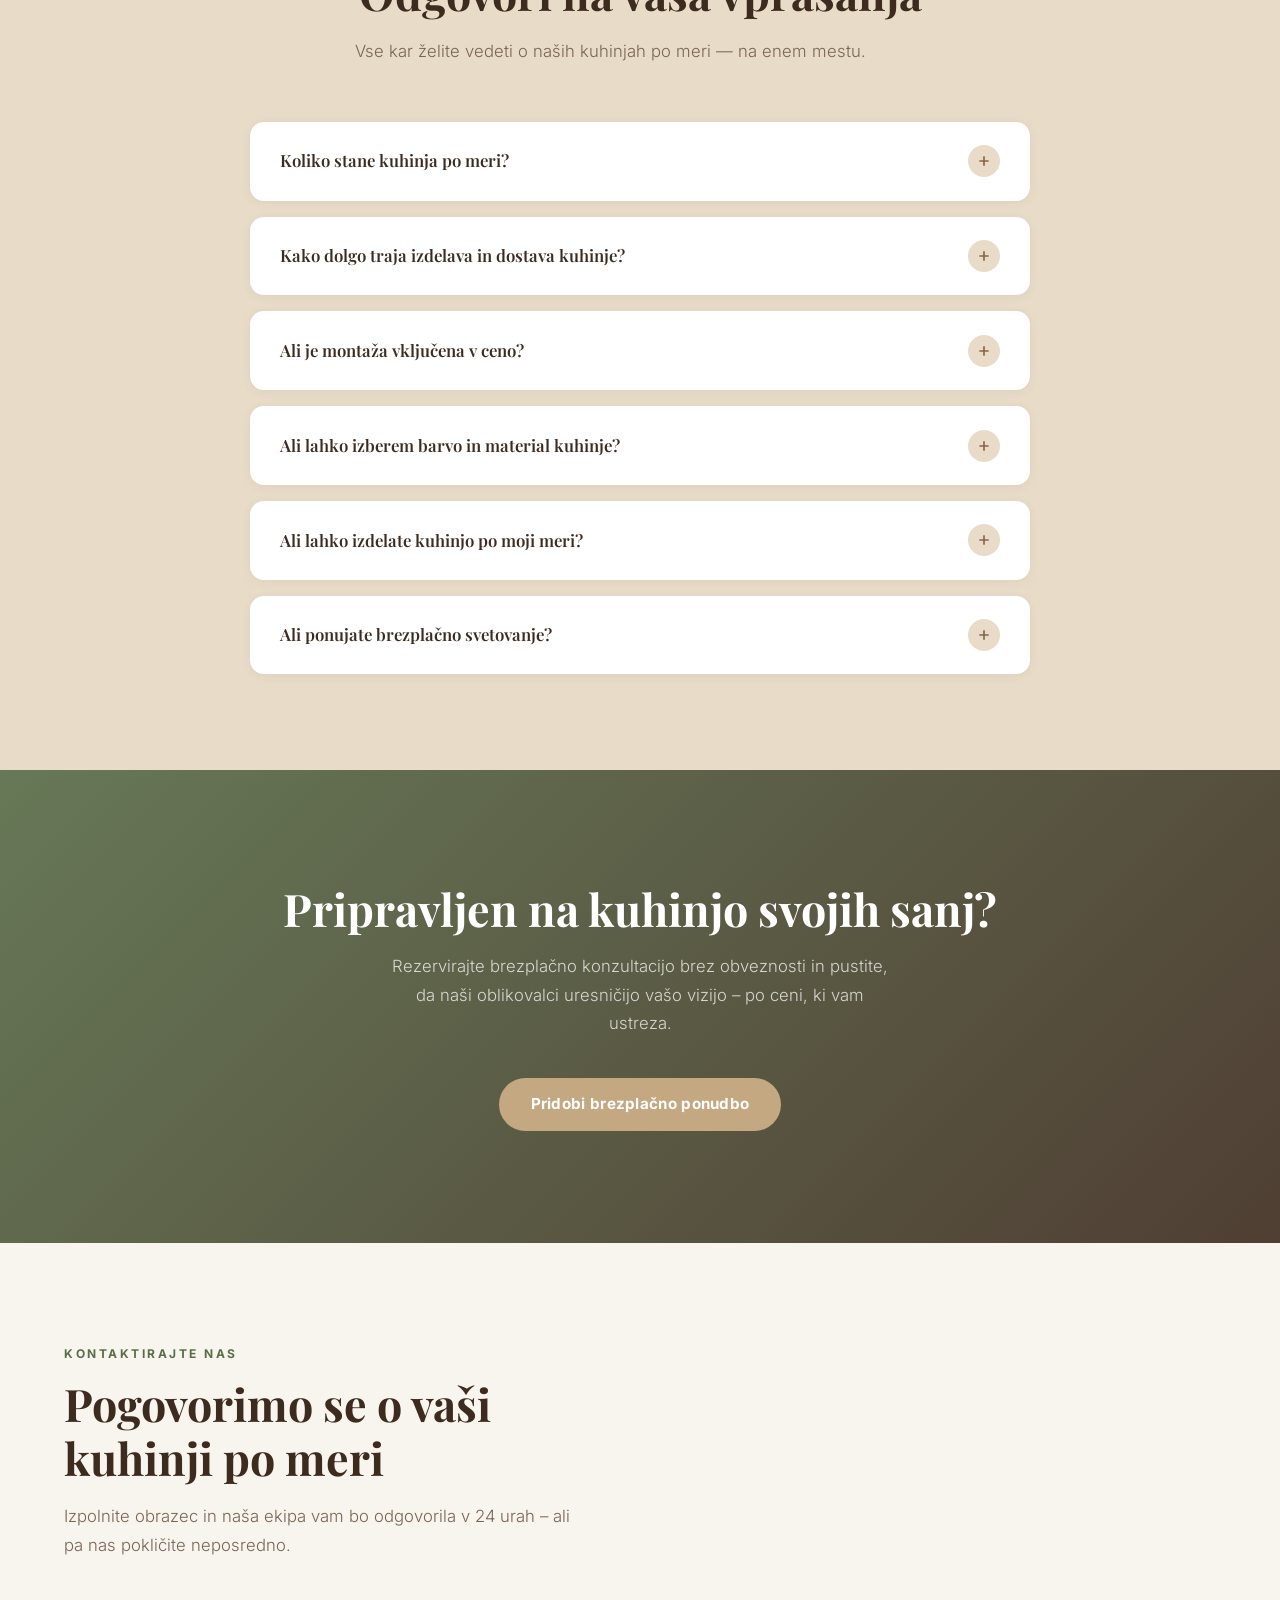
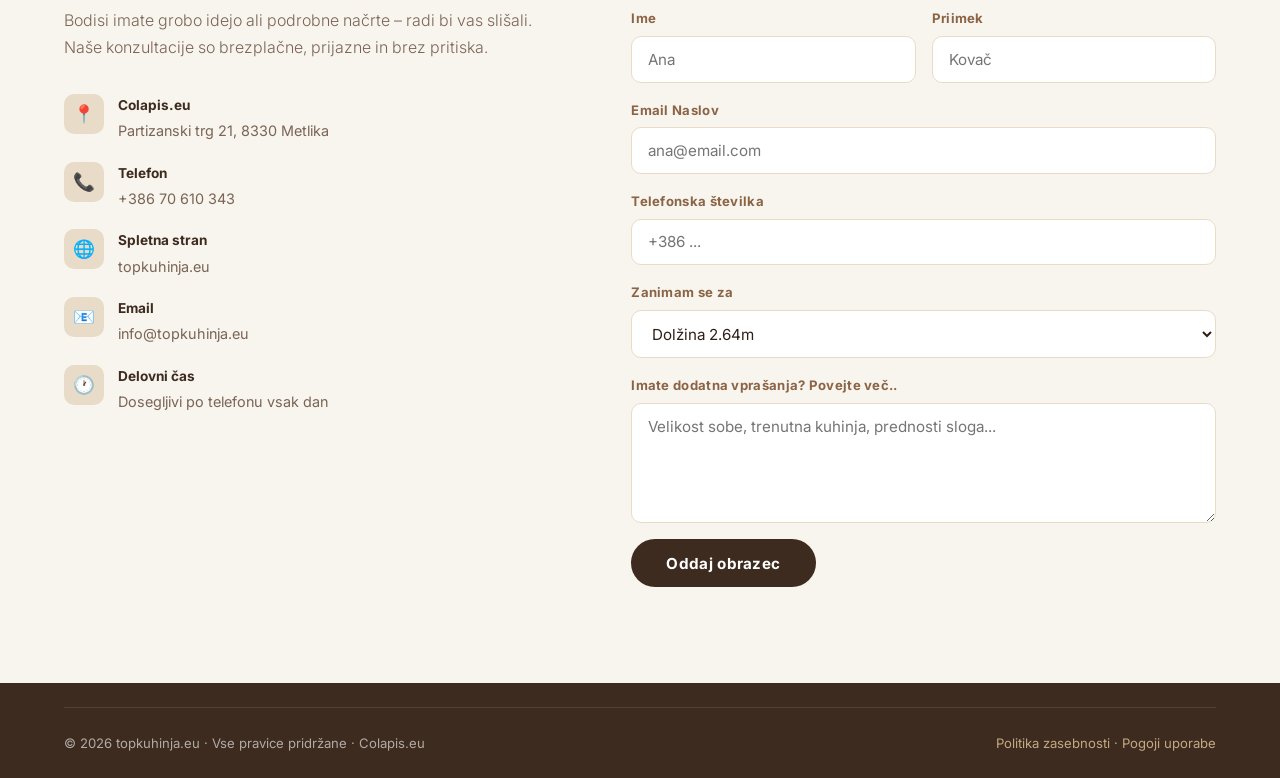
==== commit 205275b9: "Improve mobile UX: process single-column, features slider - Process section: one step per row on mob" ====
--- a/index.html
+++ b/index.html
@@ -572,13 +572,17 @@
     .gallery-grid {
       display: grid;
       grid-template-columns: repeat(4, 1fr);
+      grid-auto-rows: 220px;
       gap: 10px;
     }
     .gallery-item {
       position: relative; overflow: hidden;
       border-radius: 10px; cursor: pointer;
-      aspect-ratio: 4 / 3;
       background: var(--sand);
+    }
+    .gallery-item.featured {
+      grid-column: span 2;
+      grid-row: span 2;
     }
     .gallery-item img {
       width: 100%; height: 100%; object-fit: cover; display: block;
@@ -642,10 +646,11 @@
     }
 
     @media (max-width: 900px) {
-      .gallery-grid { grid-template-columns: repeat(3, 1fr); }
+      .gallery-grid { grid-template-columns: repeat(3, 1fr); grid-auto-rows: 190px; }
     }
     @media (max-width: 620px) {
-      .gallery-grid { grid-template-columns: repeat(2, 1fr); gap: 6px; }
+      .gallery-grid { grid-template-columns: repeat(2, 1fr); grid-auto-rows: 160px; gap: 6px; }
+      .gallery-item.featured { grid-column: span 1; grid-row: span 1; }
       .lightbox-nav { width: 40px; height: 40px; }
       .lightbox-prev { left: 0.4rem; }
       .lightbox-next { right: 0.4rem; }
@@ -667,21 +672,32 @@
     /* ── PRICING CARDS ── */
     .pricing-grid {
       display: grid;
-      grid-template-columns: repeat(5, 1fr);
+      grid-template-columns: repeat(4, 1fr);
       gap: 1.5rem;
     }
     .pricing-card.custom {
+      grid-column: 1 / -1;
       border: 2px dashed var(--warm);
-      background: linear-gradient(145deg, var(--cream) 0%, #f0e8d8 100%);
-    }
-    .pricing-card.custom .card-body { text-align: center; }
+      background: linear-gradient(135deg, var(--cream) 0%, #f0e8d8 100%);
+      display: flex; flex-direction: row;
+    }
+    .pricing-card.custom .card-img {
+      width: 280px; flex-shrink: 0; height: auto;
+    }
+    .pricing-card.custom .card-body {
+      display: flex; flex-direction: row;
+      align-items: center; gap: 2.5rem;
+      flex: 1; padding: 2rem 2.5rem;
+    }
+    .pricing-card.custom .card-body-text { flex: 1; }
     .pricing-card.custom .custom-icon {
-      font-size: 2.8rem; margin: 0.5rem 0 1rem;
+      font-size: 2.8rem; margin: 0 0 0.5rem;
     }
     .pricing-card.custom .card-price {
       font-size: 1rem; color: var(--muted); font-weight: 400;
-      font-family: 'Inter', sans-serif; margin: 0.8rem 0 1.2rem;
-    }
+      font-family: 'Inter', sans-serif; margin: 0.6rem 0 0;
+    }
+    .pricing-card.custom .btn-card { margin-top: 0; white-space: nowrap; align-self: center; flex-shrink: 0; }
     .btn-card-outline {
       display: block;
       border: 2px solid var(--espresso); color: var(--espresso);
@@ -783,10 +799,87 @@
         font-size: 1.2rem !important;
         margin: 0 !important;
       }
-      .pricing-grid, .cards-grid, .features-grid, .reviews-grid, .steps { grid-template-columns: 1fr 1fr; }
+      .cards-grid, .reviews-grid { grid-template-columns: 1fr 1fr; }
+      .steps { grid-template-columns: 1fr; }
+
+      /* Features slider */
+      .features-slider-wrap { position: relative; }
+      .features-swipe-hint {
+        display: flex; align-items: center; gap: 0.4rem;
+        justify-content: flex-start;
+        font-size: 0.8rem; color: var(--muted);
+        margin-bottom: 0.8rem;
+        transition: opacity 0.4s;
+      }
+      .features-swipe-hint.hidden { opacity: 0; pointer-events: none; }
+      .features-grid {
+        display: flex !important;
+        overflow-x: scroll;
+        scroll-snap-type: x mandatory;
+        scroll-padding-left: 5%;
+        -webkit-overflow-scrolling: touch;
+        gap: 1rem;
+        padding: 0.5rem 5% 1rem;
+        margin: 0 -5%;
+        scrollbar-width: none;
+      }
+      .features-grid::-webkit-scrollbar { display: none; }
+      .features-grid .feature-card {
+        flex: 0 0 82%;
+        scroll-snap-align: start;
+        min-width: 0;
+      }
+      .features-dots {
+        display: flex; justify-content: center; gap: 7px;
+        margin-top: 1rem;
+      }
+      .features-dot {
+        width: 7px; height: 7px; border-radius: 50%;
+        background: var(--sand); border: none; padding: 0; cursor: pointer;
+        transition: background 0.25s, transform 0.25s;
+      }
+      .features-dot.active { background: var(--oak); transform: scale(1.4); }
       .footer-grid { grid-template-columns: 1fr; }
       .form-row { grid-template-columns: 1fr; }
       section { padding: 4rem 5%; }
+
+      /* Pricing slider */
+      .pricing-slider-wrap { position: relative; }
+      .pricing-grid {
+        display: flex !important;
+        overflow-x: scroll;
+        scroll-snap-type: x mandatory;
+        scroll-padding-left: 5%;
+        -webkit-overflow-scrolling: touch;
+        gap: 1rem;
+        padding: 0.5rem 5% 1rem;
+        margin: 0 -5%;
+        scrollbar-width: none;
+      }
+      .pricing-grid::-webkit-scrollbar { display: none; }
+      .pricing-grid .card {
+        flex: 0 0 82%;
+        scroll-snap-align: start;
+        min-width: 0;
+      }
+      .swipe-hint {
+        display: flex; align-items: center; gap: 0.4rem;
+        justify-content: flex-start;
+        font-size: 0.8rem; color: var(--muted);
+        margin-bottom: 0.8rem;
+        transition: opacity 0.4s;
+      }
+      .swipe-hint.hidden { opacity: 0; pointer-events: none; }
+      .pricing-dots {
+        display: flex; justify-content: center; gap: 7px;
+        margin-top: 1rem;
+      }
+      .pricing-dot {
+        width: 7px; height: 7px; border-radius: 50%;
+        background: var(--sand); border: none; padding: 0; cursor: pointer;
+        transition: background 0.25s, transform 0.25s;
+      }
+      .pricing-dot.active { background: var(--oak); transform: scale(1.4); }
     }
   </style>
 </head>
@@ -830,6 +923,7 @@
 <div class="stats-bar">
   <div class="stat"><div class="stat-number">35+</div><div class="stat-label">Dostavljenih kuhinj</div></div>
   <div class="stat"><div class="stat-number">4</div><div class="stat-label">Top modeli</div></div>
+  <div class="stat"><div class="stat-number">Custom</div><div class="stat-label">..ali po vaših merah</div></div>
   <div class="stat"><div class="stat-number">100%</div><div class="stat-label">Zadovoljstvo strank</div></div>
   <div class="stat"><div class="stat-number">21 dni</div><div class="stat-label">Čas dobave</div></div>
 </div>
@@ -847,7 +941,7 @@
       <p>Pri Top Kuhinji dobite kakovostno, sodobno kuhinjo po eni najnižjih cen na trgu – brez skritih stroškov in brez kompromisov pri materialih ali izvedbi.</p>
       <p>Na voljo so <strong>4 modeli</strong> v različnih dimenzijah, vsak z možnostjo izbire barv in dodatnih elementov. Cene začnejo že pri <strong>2.500 €</strong> – toliko pri konkurenci ne dobite niti polovice.</p>
       <div class="about-perks">
-        <div class="perk"><div class="perk-icon">📐</div> 4 modeli: 2,63 m · 3,68 m · 3,80 m · 4,00 m</div>
+        <div class="perk"><div class="perk-icon">📐</div> 4 osnovni modeli ali modeli po vaših merah</div>
         <div class="perk"><div class="perk-icon">🎨</div> Izbira barve korpusa in front po RAL lestvici</div>
         <div class="perk"><div class="perk-icon">🔌</div> Opcijski vgradni elementi in kuhinjski aparati</div>
         <div class="perk"><div class="perk-icon">📦</div> Vsi elementi dostavljeni sestavljeni – opcijska montaža</div>
@@ -866,7 +960,12 @@
     <h2>Izberite svoj model kuhinje</h2>
     <p class="subtitle">Vsak model je opremljen z izbranimi frontami, tiho zapiranje Blum, LED osvetlitvijo in 5-letno garancijo. Barvo front izberete sami.</p>
   </div>
-  <div class="pricing-grid">
+  <div class="pricing-slider-wrap">
+  <p class="swipe-hint" id="swipeHint">
+    <svg width="16" height="16" viewBox="0 0 24 24" fill="none" stroke="currentColor" stroke-width="2" stroke-linecap="round" stroke-linejoin="round"><path d="M18 8L22 12L18 16"/><path d="M2 12H22"/></svg>
+    Podrsaj za več modelov
+  </p>
+  <div class="pricing-grid" id="pricingGrid">
 
     <!-- BASIC -->
     <div class="card pricing-card">
@@ -956,20 +1055,24 @@
 
     <!-- PO MERI -->
     <div class="card pricing-card custom">
-      <div class="card-img" style="background: linear-gradient(135deg, var(--sand) 0%, var(--warm) 100%); display:flex; align-items:center; justify-content:center; height:220px;">
+      <div class="card-img" style="background: linear-gradient(135deg, var(--sand) 0%, var(--warm) 100%); display:flex; align-items:center; justify-content:center;">
         <svg width="72" height="72" viewBox="0 0 24 24" fill="none" stroke="var(--espresso)" stroke-width="1.4" stroke-linecap="round" stroke-linejoin="round">
           <path d="M12 20h9"/><path d="M16.5 3.5a2.121 2.121 0 013 3L7 19l-4 1 1-4L16.5 3.5z"/>
         </svg>
       </div>
       <div class="card-body">
-        <div class="custom-icon">📐</div>
-        <h3 style="font-family:'Playfair Display',serif; color:var(--espresso); margin-bottom:0.6rem;">Vaša mera</h3>
-        <p style="font-size:0.9rem; color:var(--muted); font-weight:300; margin-bottom:0.6rem;">Ali potrebuješ kuhinjo po meri? Ne skrbi. Pošlji nam povpraševanje  in skupaj oblikujemo kuhinjo, ki popolnoma ustreza vašim meram in prostoru.</p>
-        <div class="card-price">Povprašaj za konfiguracijo in ceno.</div>
+        <div class="card-body-text">
+          <div class="custom-icon">📐</div>
+          <h3 style="font-family:'Playfair Display',serif; color:var(--espresso); margin-bottom:0.6rem;">Vaša mera</h3>
+          <p style="font-size:0.9rem; color:var(--muted); font-weight:300; margin-bottom:0.6rem;">Ali potrebuješ kuhinjo po meri? Ne skrbi. Pošlji nam povpraševanje in skupaj oblikujemo kuhinjo, ki popolnoma ustreza vašim meram in prostoru.</p>
+          <div class="card-price">Povprašaj za konfiguracijo in ceno.</div>
+        </div>
         <a href="#contact" class="btn-card">Povpraševanje</a>
       </div>
     </div>
 
+  </div>
+  <div class="pricing-dots" id="pricingDots"></div>
   </div>
 </section>
 
@@ -990,7 +1093,12 @@
 <section class="features" id="features">
   <span class="section-tag">Kaj je vključeno</span>
   <h2>Vse, kar potrebujete za svojo kuhinjo</h2>
-  <div class="features-grid">
+  <div class="features-slider-wrap">
+  <p class="features-swipe-hint" id="featuresSwipeHint">
+    <svg width="16" height="16" viewBox="0 0 24 24" fill="none" stroke="currentColor" stroke-width="2"><path d="M5 12h14M12 5l7 7-7 7"/></svg>
+    Podrsaj za več
+  </p>
+  <div class="features-grid" id="featuresGrid">
     <div class="feature-card">
       <div class="feature-icon">🌳</div>
       <h3>Materiali</h3>
@@ -1021,6 +1129,8 @@
       <h3>Svetovanje</h3>
       <p>Vedno dosegljivi za vaša vprašanja – po telefonu ali e-pošti. Ponudbo prejmete v 24 urah, brez obveznosti.</p>
     </div>
+  </div>
+  <div class="features-dots" id="featuresDots"></div>
   </div>
 </section>
 
@@ -1068,7 +1178,7 @@
   </div>
 
   <div class="gallery-grid" id="gallery">
-    <div class="gallery-item" data-index="0"><img src="showcase/kuhinja-po-meri-metlika-1.webp" alt="kuhinja po meri – referenca 1" loading="lazy" /><div class="gallery-overlay"><svg viewBox="0 0 24 24"><circle cx="11" cy="11" r="8"/><line x1="21" y1="21" x2="16.65" y2="16.65"/><line x1="11" y1="8" x2="11" y2="14"/><line x1="8" y1="11" x2="14" y2="11"/></svg></div></div>
+    <div class="gallery-item featured" data-index="0"><img src="showcase/kuhinja-po-meri-metlika-1.webp" alt="kuhinja po meri – referenca 1" loading="lazy" /><div class="gallery-overlay"><svg viewBox="0 0 24 24"><circle cx="11" cy="11" r="8"/><line x1="21" y1="21" x2="16.65" y2="16.65"/><line x1="11" y1="8" x2="11" y2="14"/><line x1="8" y1="11" x2="14" y2="11"/></svg></div></div>
     <div class="gallery-item" data-index="1"><img src="showcase/moderna-kuhinja-po-meri-2.webp" alt="kuhinja po meri – referenca 2" loading="lazy" /><div class="gallery-overlay"><svg viewBox="0 0 24 24"><circle cx="11" cy="11" r="8"/><line x1="21" y1="21" x2="16.65" y2="16.65"/><line x1="11" y1="8" x2="11" y2="14"/><line x1="8" y1="11" x2="14" y2="11"/></svg></div></div>
     <div class="gallery-item" data-index="2"><img src="showcase/kuhinjsko-pohistvo-po-meri-3.webp" alt="kuhinja po meri – referenca 3" loading="lazy" /><div class="gallery-overlay"><svg viewBox="0 0 24 24"><circle cx="11" cy="11" r="8"/><line x1="21" y1="21" x2="16.65" y2="16.65"/><line x1="11" y1="8" x2="11" y2="14"/><line x1="8" y1="11" x2="14" y2="11"/></svg></div></div>
     <div class="gallery-item" data-index="3"><img src="showcase/kuhinja-na-kljuc-slovenija-4.webp" alt="kuhinja po meri – referenca 4" loading="lazy" /><div class="gallery-overlay"><svg viewBox="0 0 24 24"><circle cx="11" cy="11" r="8"/><line x1="21" y1="21" x2="16.65" y2="16.65"/><line x1="11" y1="8" x2="11" y2="14"/><line x1="8" y1="11" x2="14" y2="11"/></svg></div></div>
@@ -1081,7 +1191,7 @@
     <div class="gallery-item" data-index="10"><img src="showcase/lesena-kuhinja-po-meri-11.webp" alt="kuhinja po meri – referenca 11" loading="lazy" /><div class="gallery-overlay"><svg viewBox="0 0 24 24"><circle cx="11" cy="11" r="8"/><line x1="21" y1="21" x2="16.65" y2="16.65"/><line x1="11" y1="8" x2="11" y2="14"/><line x1="8" y1="11" x2="14" y2="11"/></svg></div></div>
     <div class="gallery-item" data-index="11"><img src="showcase/kuhinja-po-meri-dizajn-12.webp" alt="kuhinja po meri – referenca 12" loading="lazy" /><div class="gallery-overlay"><svg viewBox="0 0 24 24"><circle cx="11" cy="11" r="8"/><line x1="21" y1="21" x2="16.65" y2="16.65"/><line x1="11" y1="8" x2="11" y2="14"/><line x1="8" y1="11" x2="14" y2="11"/></svg></div></div>
     <div class="gallery-item" data-index="12"><img src="showcase/kuhinja-na-kljuc-metlika-13.webp" alt="kuhinja po meri – referenca 13" loading="lazy" /><div class="gallery-overlay"><svg viewBox="0 0 24 24"><circle cx="11" cy="11" r="8"/><line x1="21" y1="21" x2="16.65" y2="16.65"/><line x1="11" y1="8" x2="11" y2="14"/><line x1="8" y1="11" x2="14" y2="11"/></svg></div></div>
-    <div class="gallery-item" data-index="13"><img src="showcase/moderna-kuhinja-po-meri-14.webp" alt="kuhinja po meri – referenca 14" loading="lazy" /><div class="gallery-overlay"><svg viewBox="0 0 24 24"><circle cx="11" cy="11" r="8"/><line x1="21" y1="21" x2="16.65" y2="16.65"/><line x1="11" y1="8" x2="11" y2="14"/><line x1="8" y1="11" x2="14" y2="11"/></svg></div></div>
+    <div class="gallery-item featured" data-index="13"><img src="showcase/moderna-kuhinja-po-meri-14.webp" alt="kuhinja po meri – referenca 14" loading="lazy" /><div class="gallery-overlay"><svg viewBox="0 0 24 24"><circle cx="11" cy="11" r="8"/><line x1="21" y1="21" x2="16.65" y2="16.65"/><line x1="11" y1="8" x2="11" y2="14"/><line x1="8" y1="11" x2="14" y2="11"/></svg></div></div>
     <div class="gallery-item" data-index="14"><img src="showcase/kuhinja-po-meri-bela-15.webp" alt="kuhinja po meri – referenca 15" loading="lazy" /><div class="gallery-overlay"><svg viewBox="0 0 24 24"><circle cx="11" cy="11" r="8"/><line x1="21" y1="21" x2="16.65" y2="16.65"/><line x1="11" y1="8" x2="11" y2="14"/><line x1="8" y1="11" x2="14" y2="11"/></svg></div></div>
     <div class="gallery-item" data-index="15"><img src="showcase/kuhinjsko-pohistvo-meri-16.webp" alt="kuhinja po meri – referenca 16" loading="lazy" /><div class="gallery-overlay"><svg viewBox="0 0 24 24"><circle cx="11" cy="11" r="8"/><line x1="21" y1="21" x2="16.65" y2="16.65"/><line x1="11" y1="8" x2="11" y2="14"/><line x1="8" y1="11" x2="14" y2="11"/></svg></div></div>
     <div class="gallery-item" data-index="16"><img src="showcase/kuhinja-po-meri-slovenija-17.webp" alt="kuhinja po meri – referenca 17" loading="lazy" /><div class="gallery-overlay"><svg viewBox="0 0 24 24"><circle cx="11" cy="11" r="8"/><line x1="21" y1="21" x2="16.65" y2="16.65"/><line x1="11" y1="8" x2="11" y2="14"/><line x1="8" y1="11" x2="14" y2="11"/></svg></div></div>
@@ -1147,18 +1257,18 @@
 
     <div class="faq-item">
       <button class="faq-question" aria-expanded="false">
-        <span>Kakšna je garancija na kuhinjo?</span>
+        <span>Ali lahko izdelate kuhinjo po moji meri?</span>
         <div class="faq-icon"><svg viewBox="0 0 24 24"><line x1="12" y1="5" x2="12" y2="19"/><line x1="5" y1="12" x2="19" y2="12"/></svg></div>
       </button>
-      <div class="faq-answer"><p>Na vse kuhinje nudimo <strong>5-letno celovito garancijo</strong> na materiale in montažo. Za morebitne reklamacije smo dosegljivi po telefonu in e-pošti.</p></div>
+      <div class="faq-answer"><p>Odgovor je <strong>DA</strong>. Seveda se je treba prej pogovoriti in odgovoriti na nekatera vprašanja. Oglasili so bomo pri vas in naredili izmero - to je prvi korak do kuhinje po vaših merah.</p></div>
     </div>
 
     <div class="faq-item">
       <button class="faq-question" aria-expanded="false">
-        <span>Ali ponujate brezplačno konzultacijo?</span>
+        <span>Ali ponujate brezplačno svetovanje?</span>
         <div class="faq-icon"><svg viewBox="0 0 24 24"><line x1="12" y1="5" x2="12" y2="19"/><line x1="5" y1="12" x2="19" y2="12"/></svg></div>
       </button>
-      <div class="faq-answer"><p>Da — <strong>konzultacija je brezplačna in brez obveznosti</strong>. Kontaktirajte nas po telefonu, e-pošti ali izpolnite obrazec na tej strani. Odgovorimo v 24 urah.</p></div>
+      <div class="faq-answer"><p>Da — <strong>svetovanje je brezplačno in brez obveznosti</strong>. Kontaktirajte nas po telefonu, e-pošti ali izpolnite obrazec na tej strani. Odgovorimo v 24 urah.</p></div>
     </div>
 
   </div>
@@ -1488,6 +1598,95 @@
     });
   })();
 
+  /* ── PRICING SLIDER (mobile only) ── */
+  (function () {
+    const grid   = document.getElementById('pricingGrid');
+    const dotsEl = document.getElementById('pricingDots');
+    const hint   = document.getElementById('swipeHint');
+    if (!grid) return;
+
+    function isMobile() { return window.innerWidth <= 620; }
+
+    const cards = grid.querySelectorAll('.card');
+
+    // Build dots
+    cards.forEach((_, i) => {
+      const d = document.createElement('button');
+      d.className = 'pricing-dot' + (i === 0 ? ' active' : '');
+      d.setAttribute('aria-label', 'Model ' + (i + 1));
+      d.addEventListener('click', () => {
+        cards[i].scrollIntoView({ behavior: 'smooth', block: 'nearest', inline: 'start' });
+      });
+      dotsEl.appendChild(d);
+    });
+
+    function updateDots() {
+      if (!isMobile()) return;
+      const cardWidth = grid.clientWidth * 0.82 + 16;
+      const active    = Math.round(grid.scrollLeft / cardWidth);
+      dotsEl.querySelectorAll('.pricing-dot').forEach((d, i) => {
+        d.classList.toggle('active', i === active);
+      });
+    }
+
+    grid.addEventListener('scroll', () => {
+      updateDots();
+      if (hint) hint.classList.add('hidden');
+    }, { passive: true });
+
+    function toggleMobileUI() {
+      const mobile = isMobile();
+      dotsEl.style.display = mobile ? 'flex' : 'none';
+      if (hint) hint.style.display = mobile ? 'flex' : 'none';
+    }
+    toggleMobileUI();
+    window.addEventListener('resize', toggleMobileUI);
+  })();
+
+  /* ── FEATURES SLIDER (mobile only) ── */
+  (function () {
+    const grid   = document.getElementById('featuresGrid');
+    const dotsEl = document.getElementById('featuresDots');
+    const hint   = document.getElementById('featuresSwipeHint');
+    if (!grid) return;
+
+    function isMobile() { return window.innerWidth <= 620; }
+
+    const cards = grid.querySelectorAll('.feature-card');
+
+    cards.forEach((_, i) => {
+      const d = document.createElement('button');
+      d.className = 'features-dot' + (i === 0 ? ' active' : '');
+      d.setAttribute('aria-label', 'Lastnost ' + (i + 1));
+      d.addEventListener('click', () => {
+        cards[i].scrollIntoView({ behavior: 'smooth', block: 'nearest', inline: 'start' });
+      });
+      dotsEl.appendChild(d);
+    });
+
+    function updateDots() {
+      if (!isMobile()) return;
+      const cardWidth = grid.clientWidth * 0.82 + 16;
+      const active    = Math.round(grid.scrollLeft / cardWidth);
+      dotsEl.querySelectorAll('.features-dot').forEach((d, i) => {
+        d.classList.toggle('active', i === active);
+      });
+    }
+
+    grid.addEventListener('scroll', () => {
+      updateDots();
+      if (hint) hint.classList.add('hidden');
+    }, { passive: true });
+
+    function toggleMobileUI() {
+      const mobile = isMobile();
+      dotsEl.style.display = mobile ? 'flex' : 'none';
+      if (hint) hint.style.display = mobile ? 'flex' : 'none';
+    }
+    toggleMobileUI();
+    window.addEventListener('resize', toggleMobileUI);
+  })();
+
   /* ── FAQ ACCORDION ── */
   document.querySelectorAll('.faq-question').forEach(btn => {
     btn.addEventListener('click', () => {
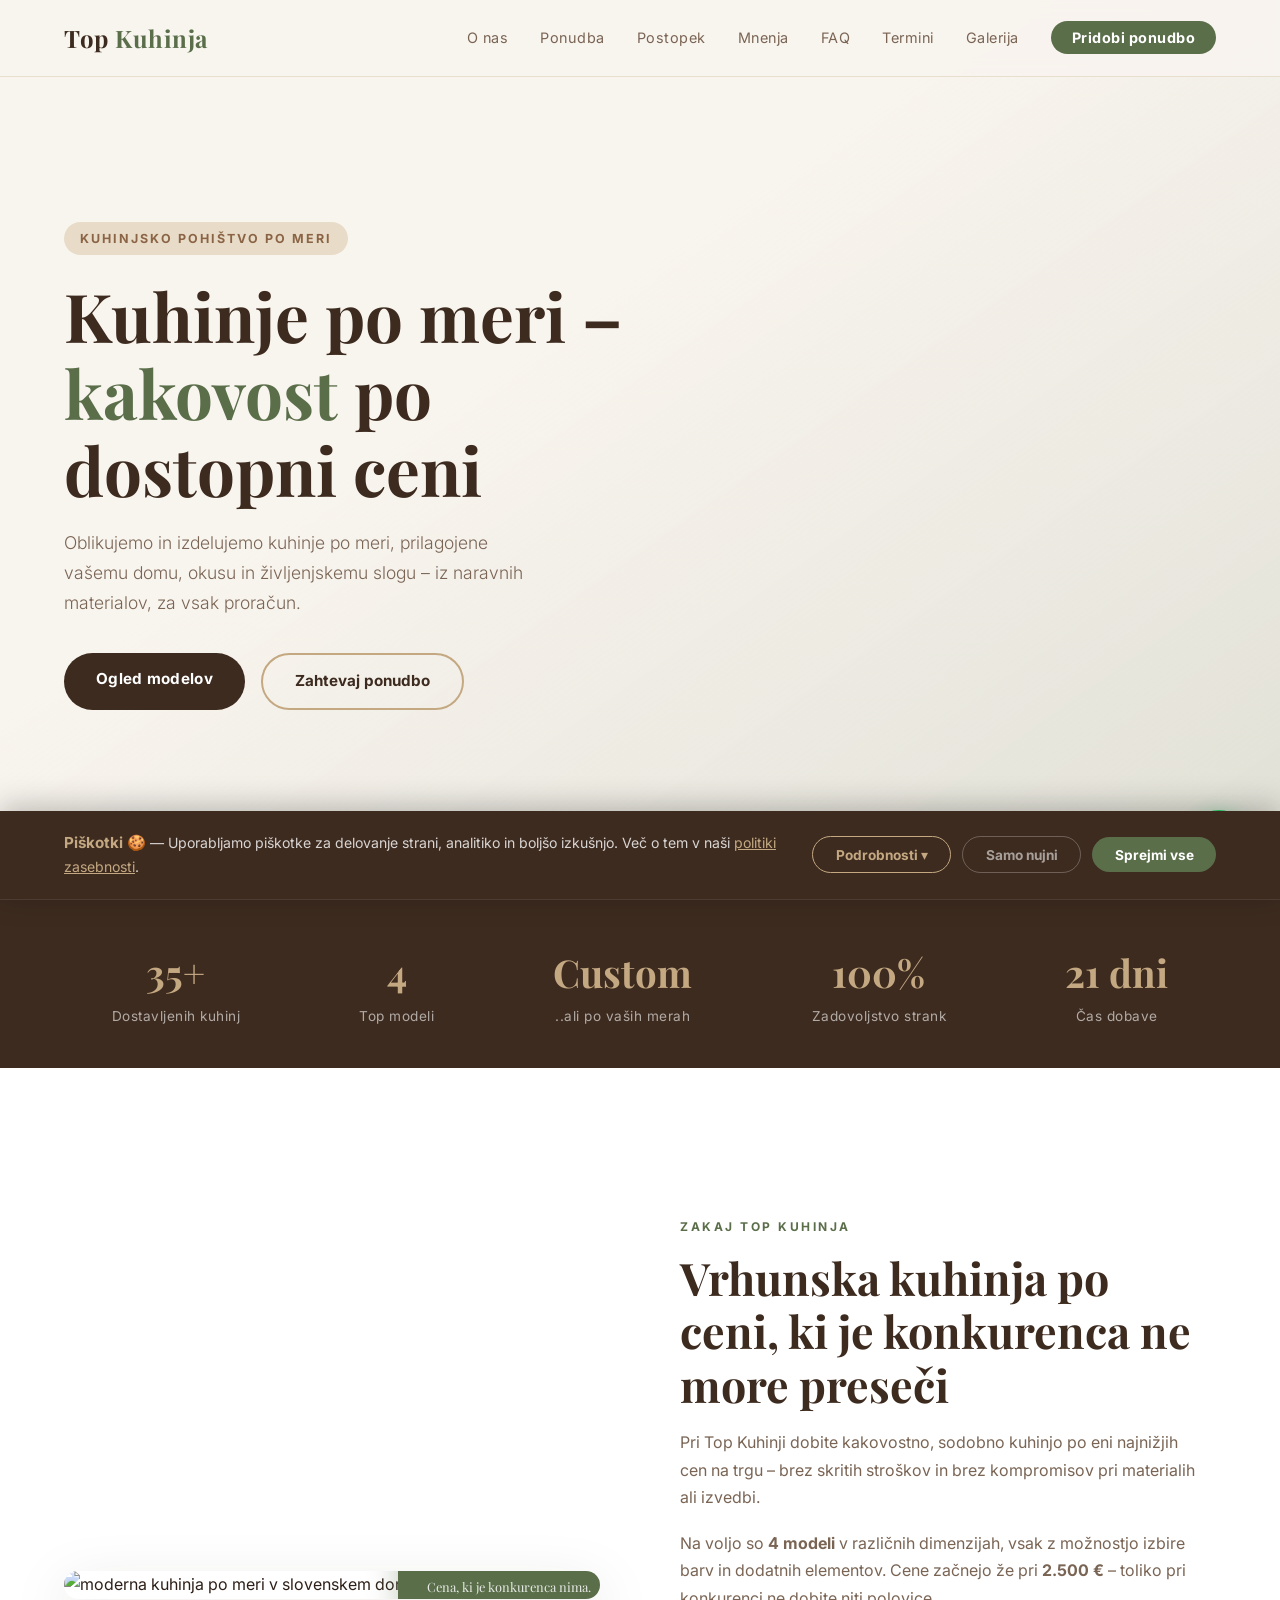
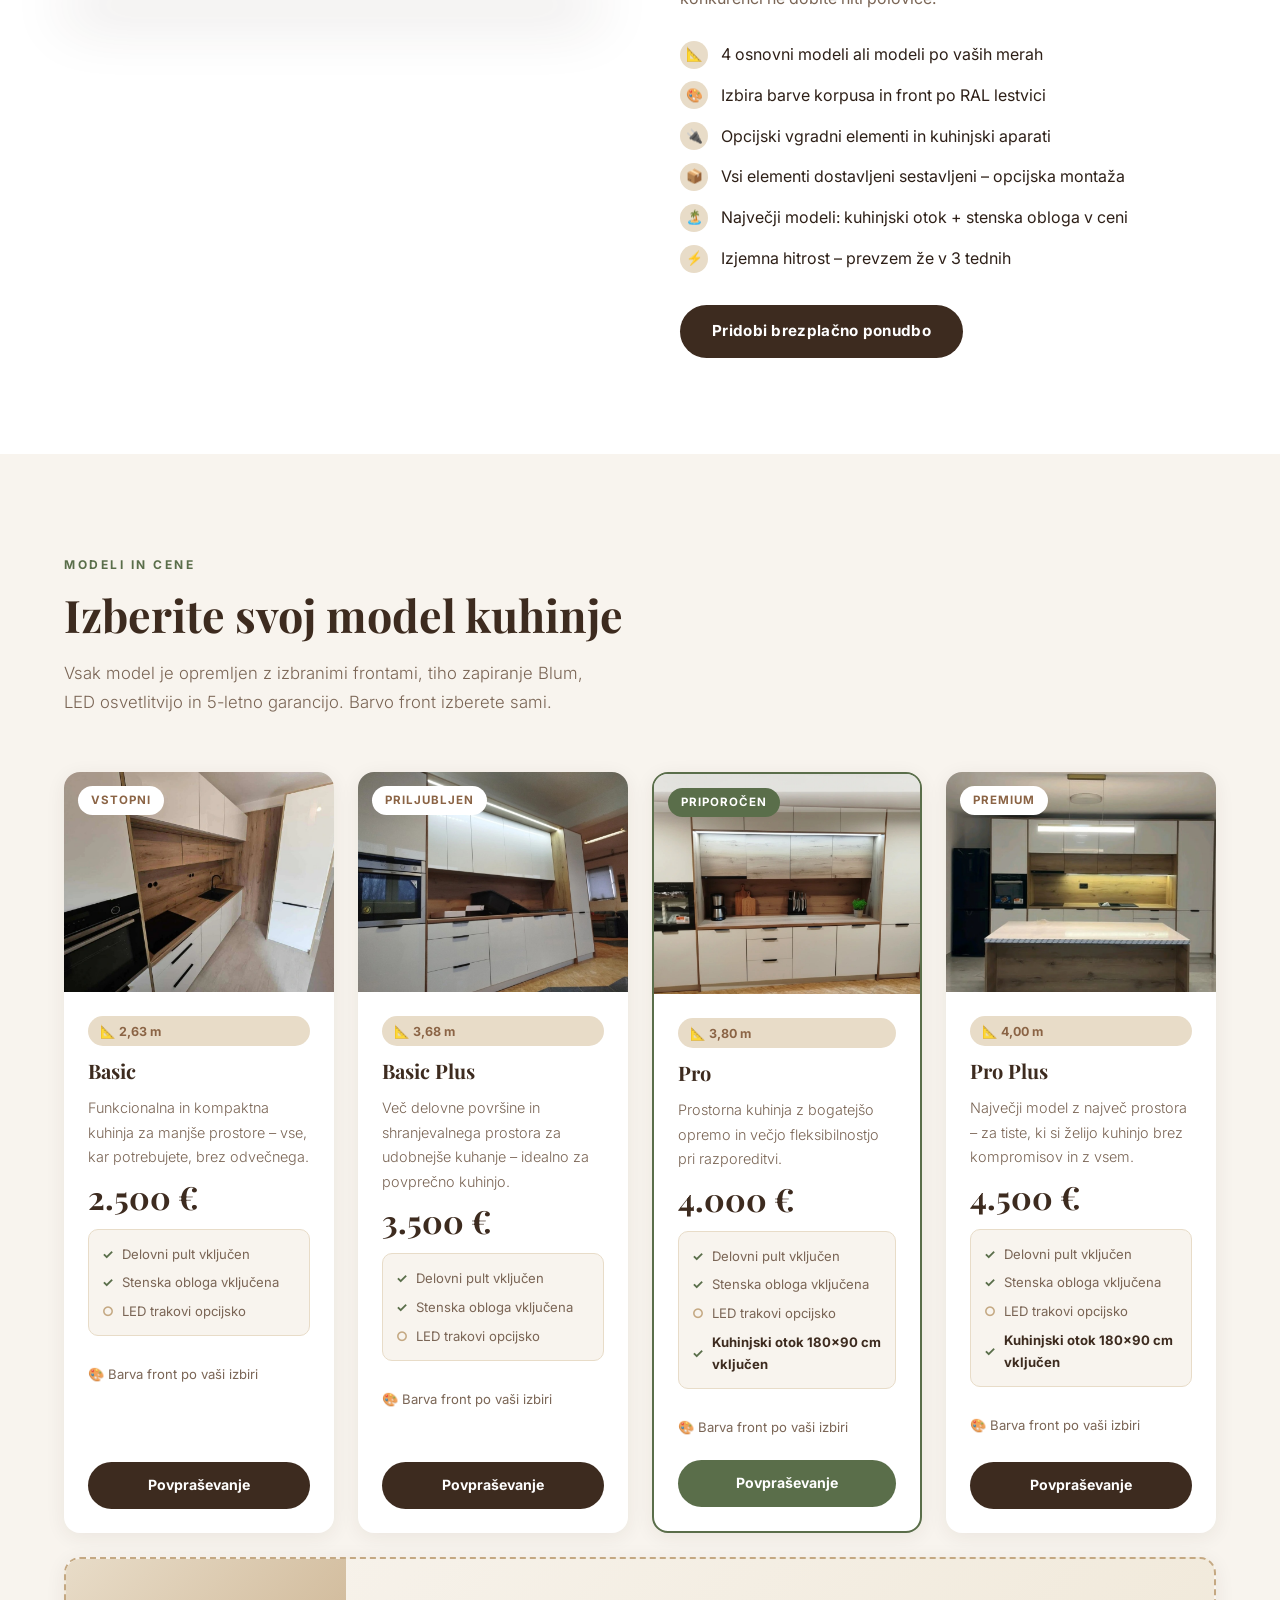
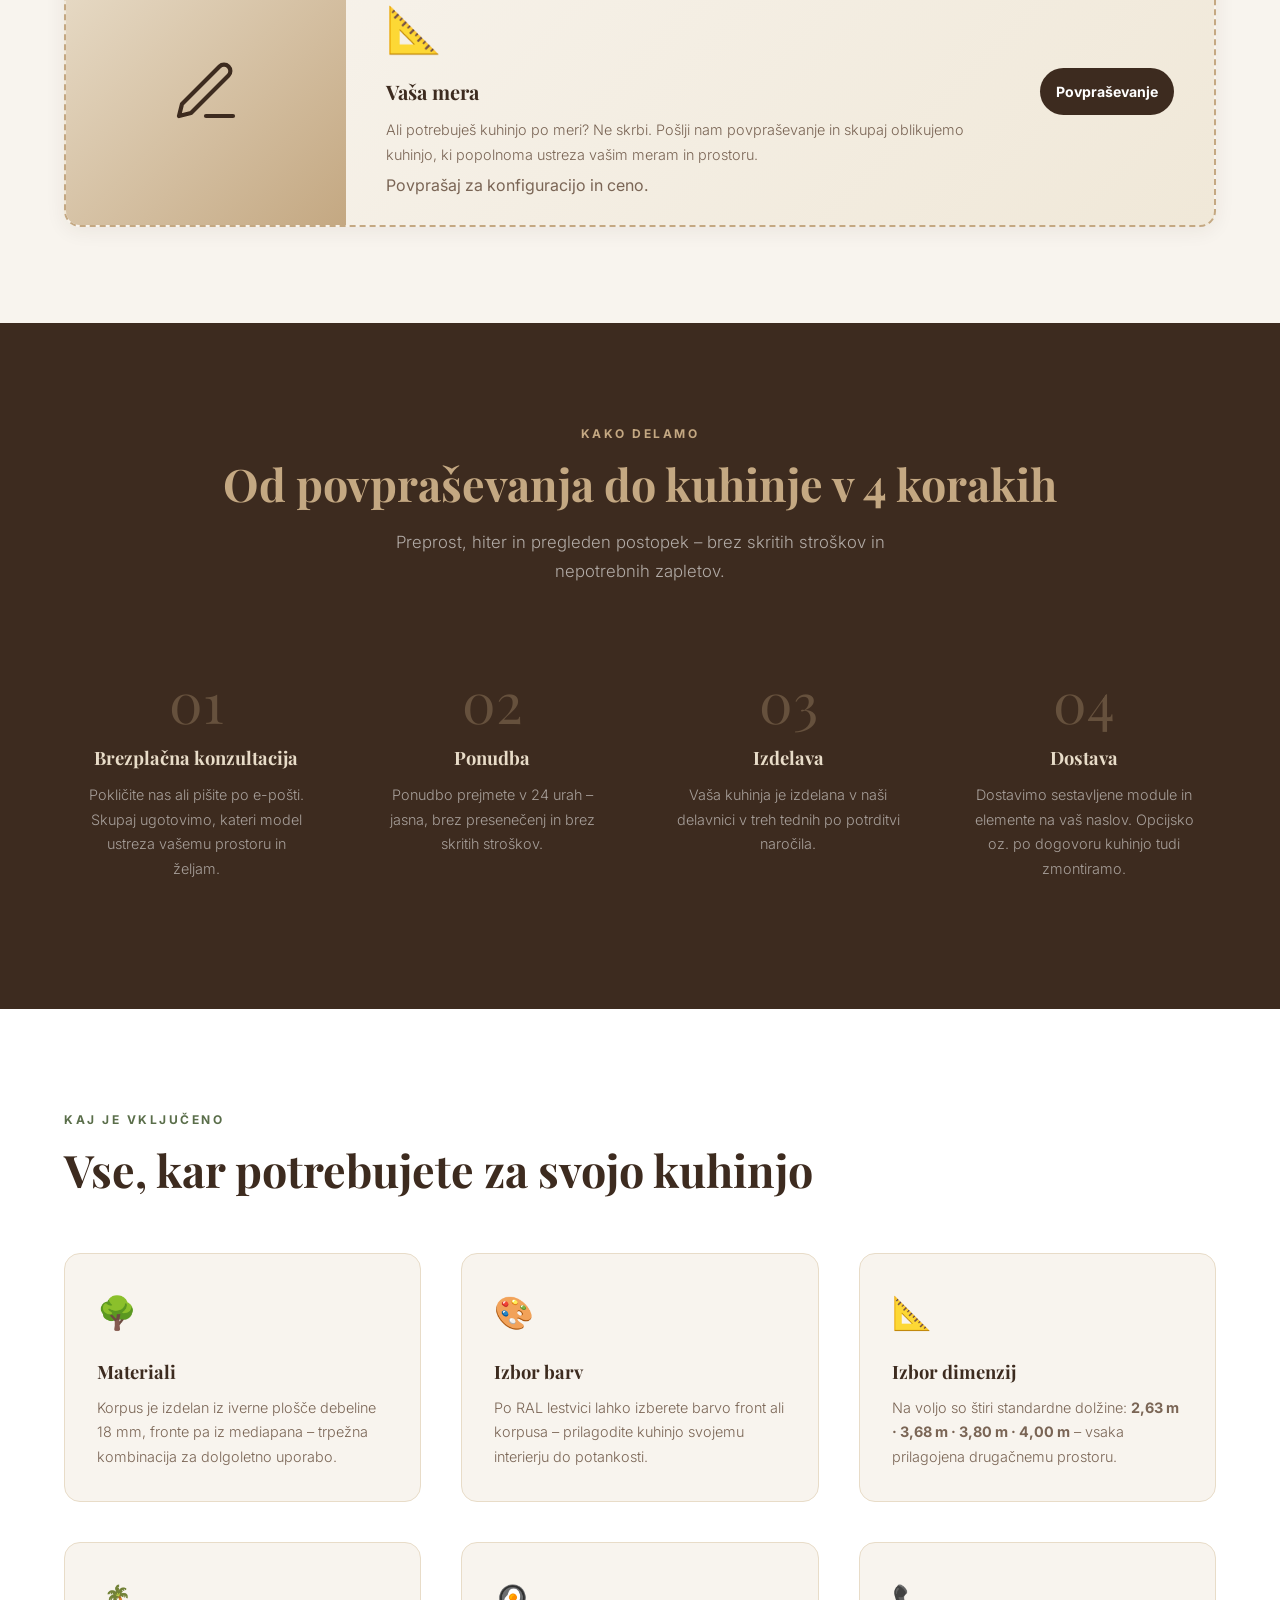
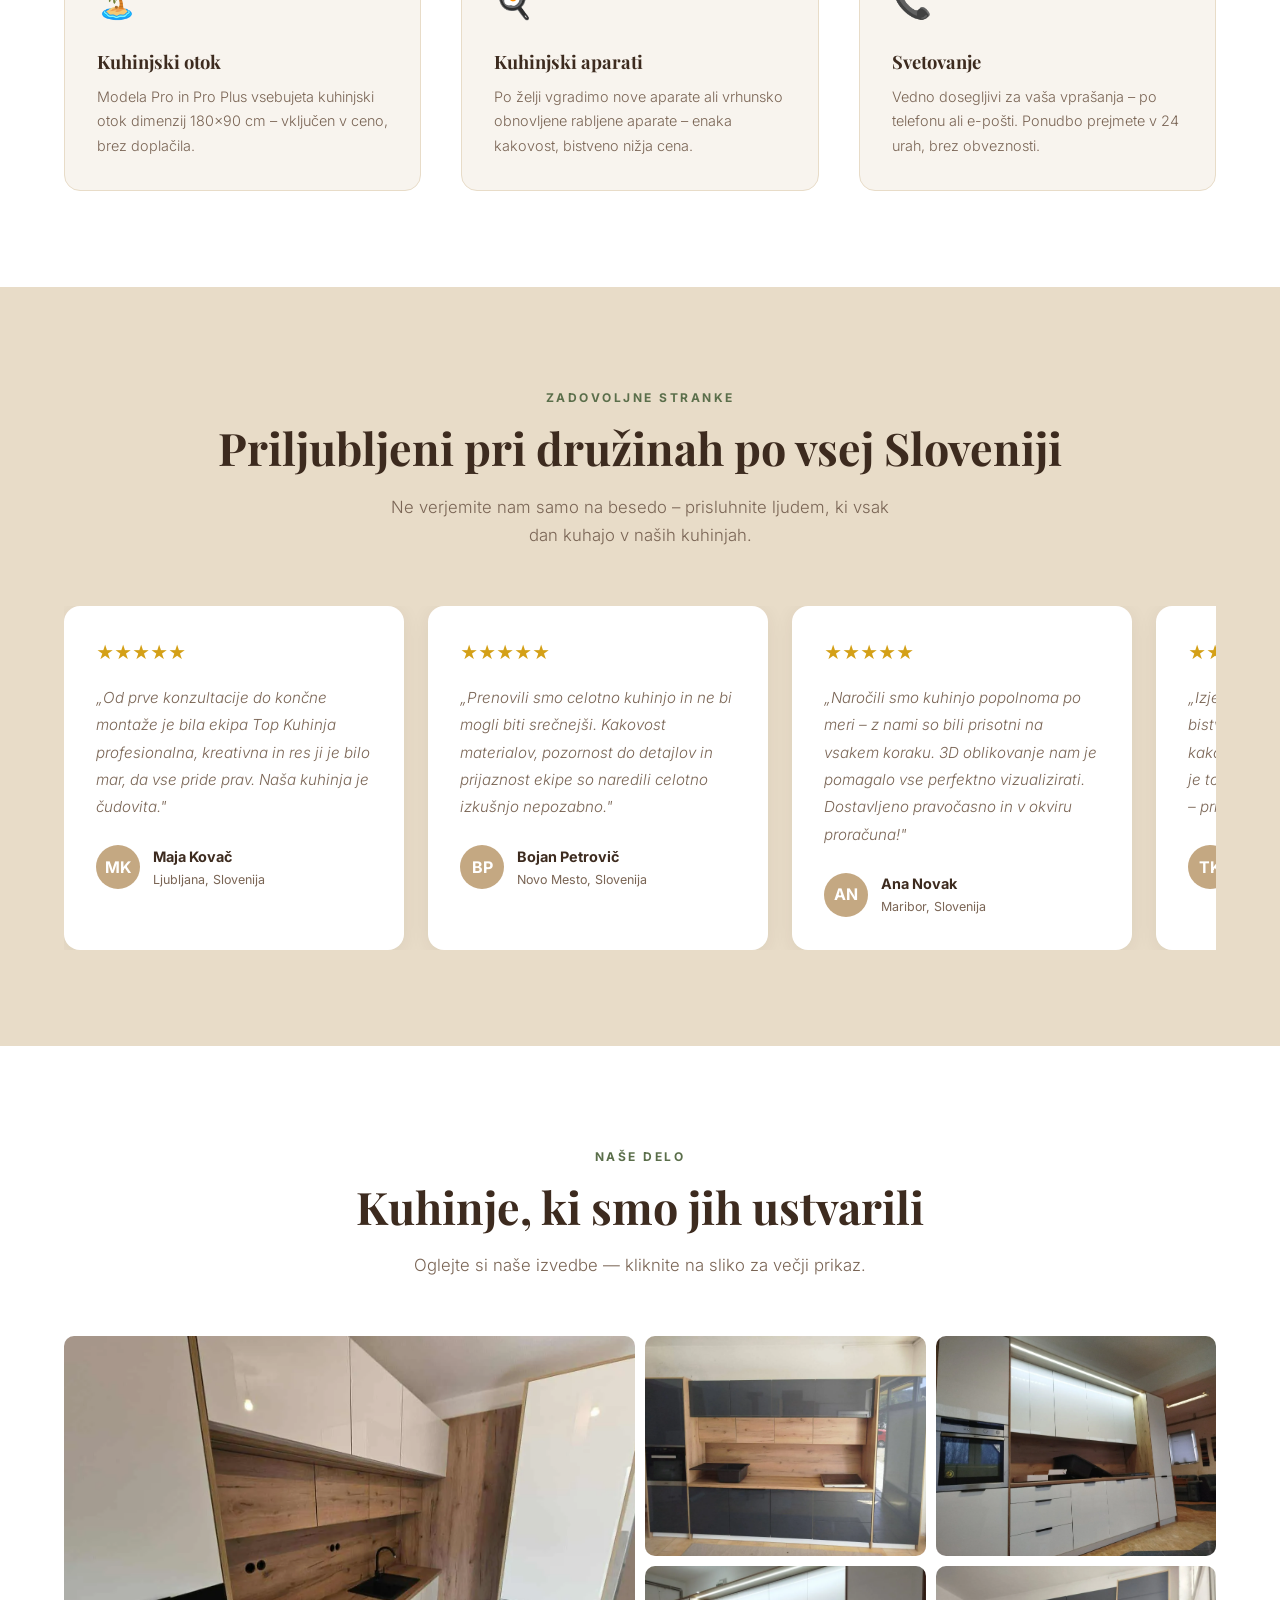
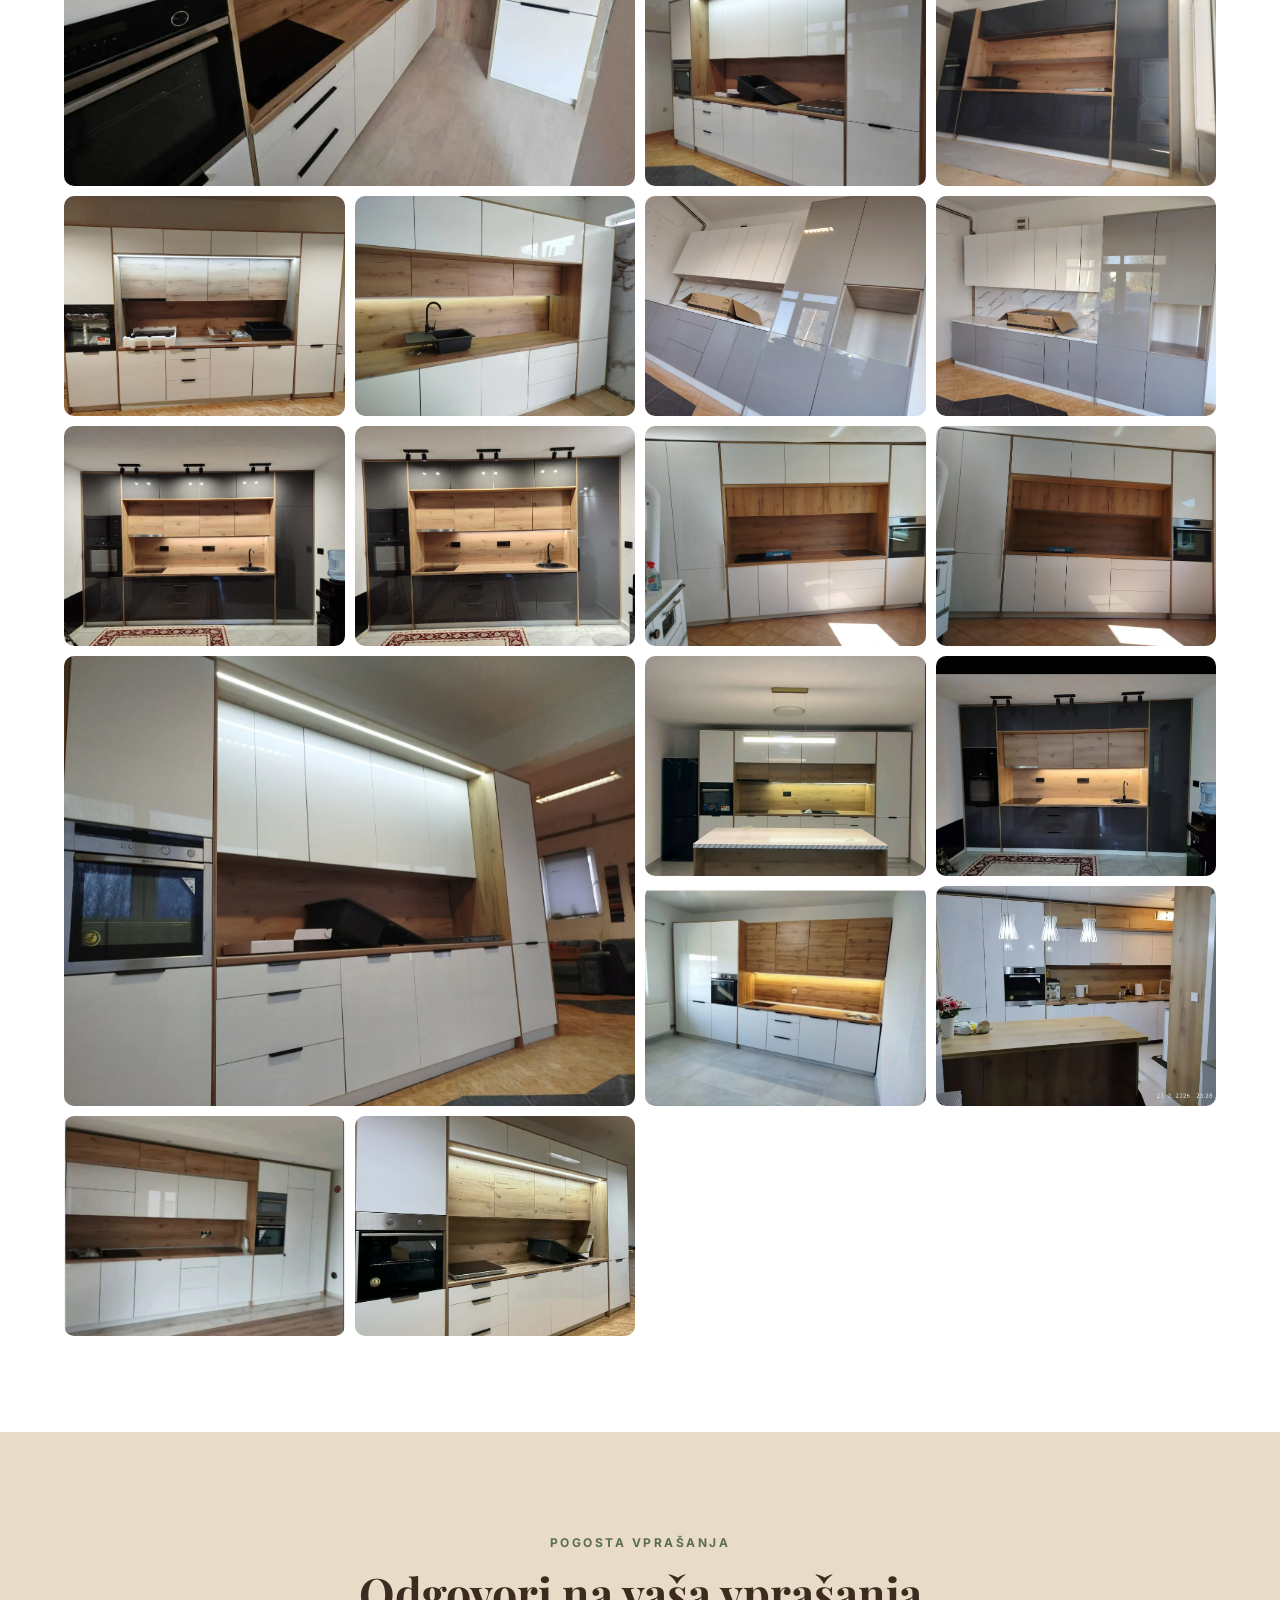
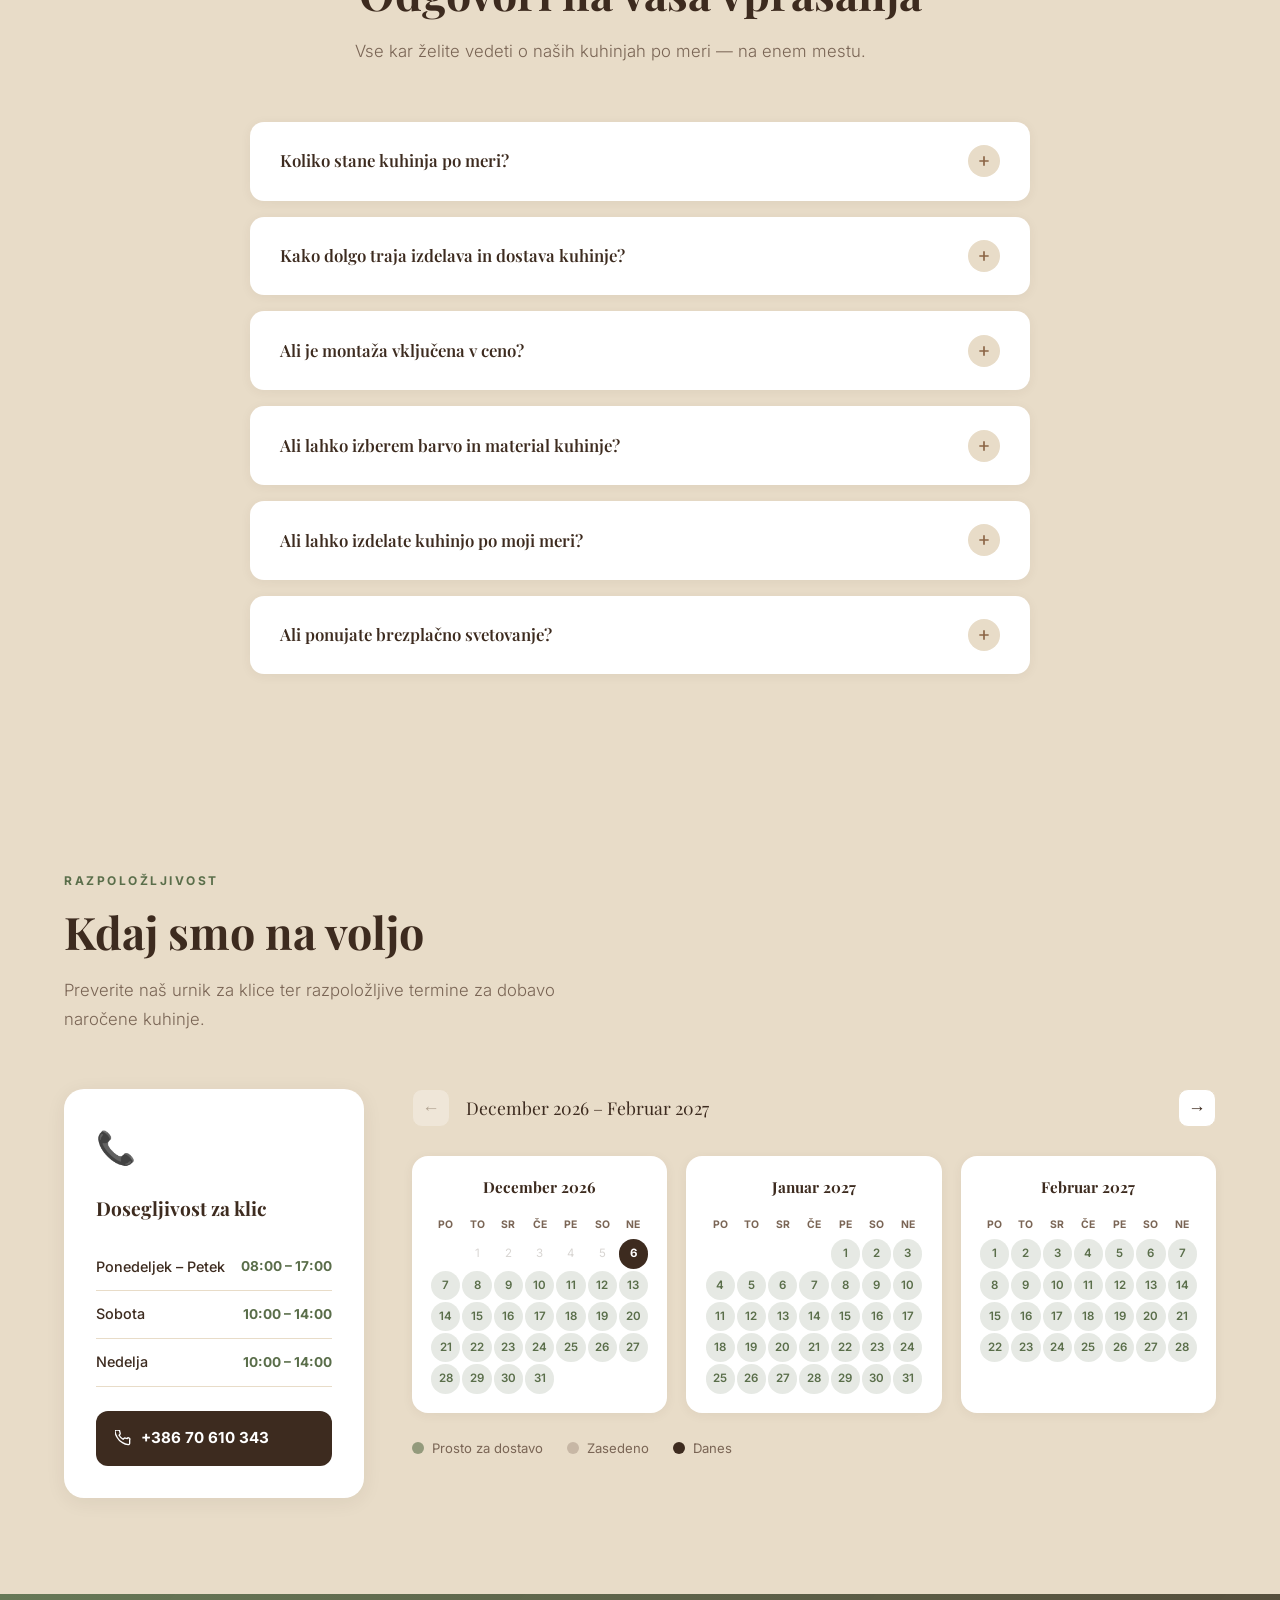
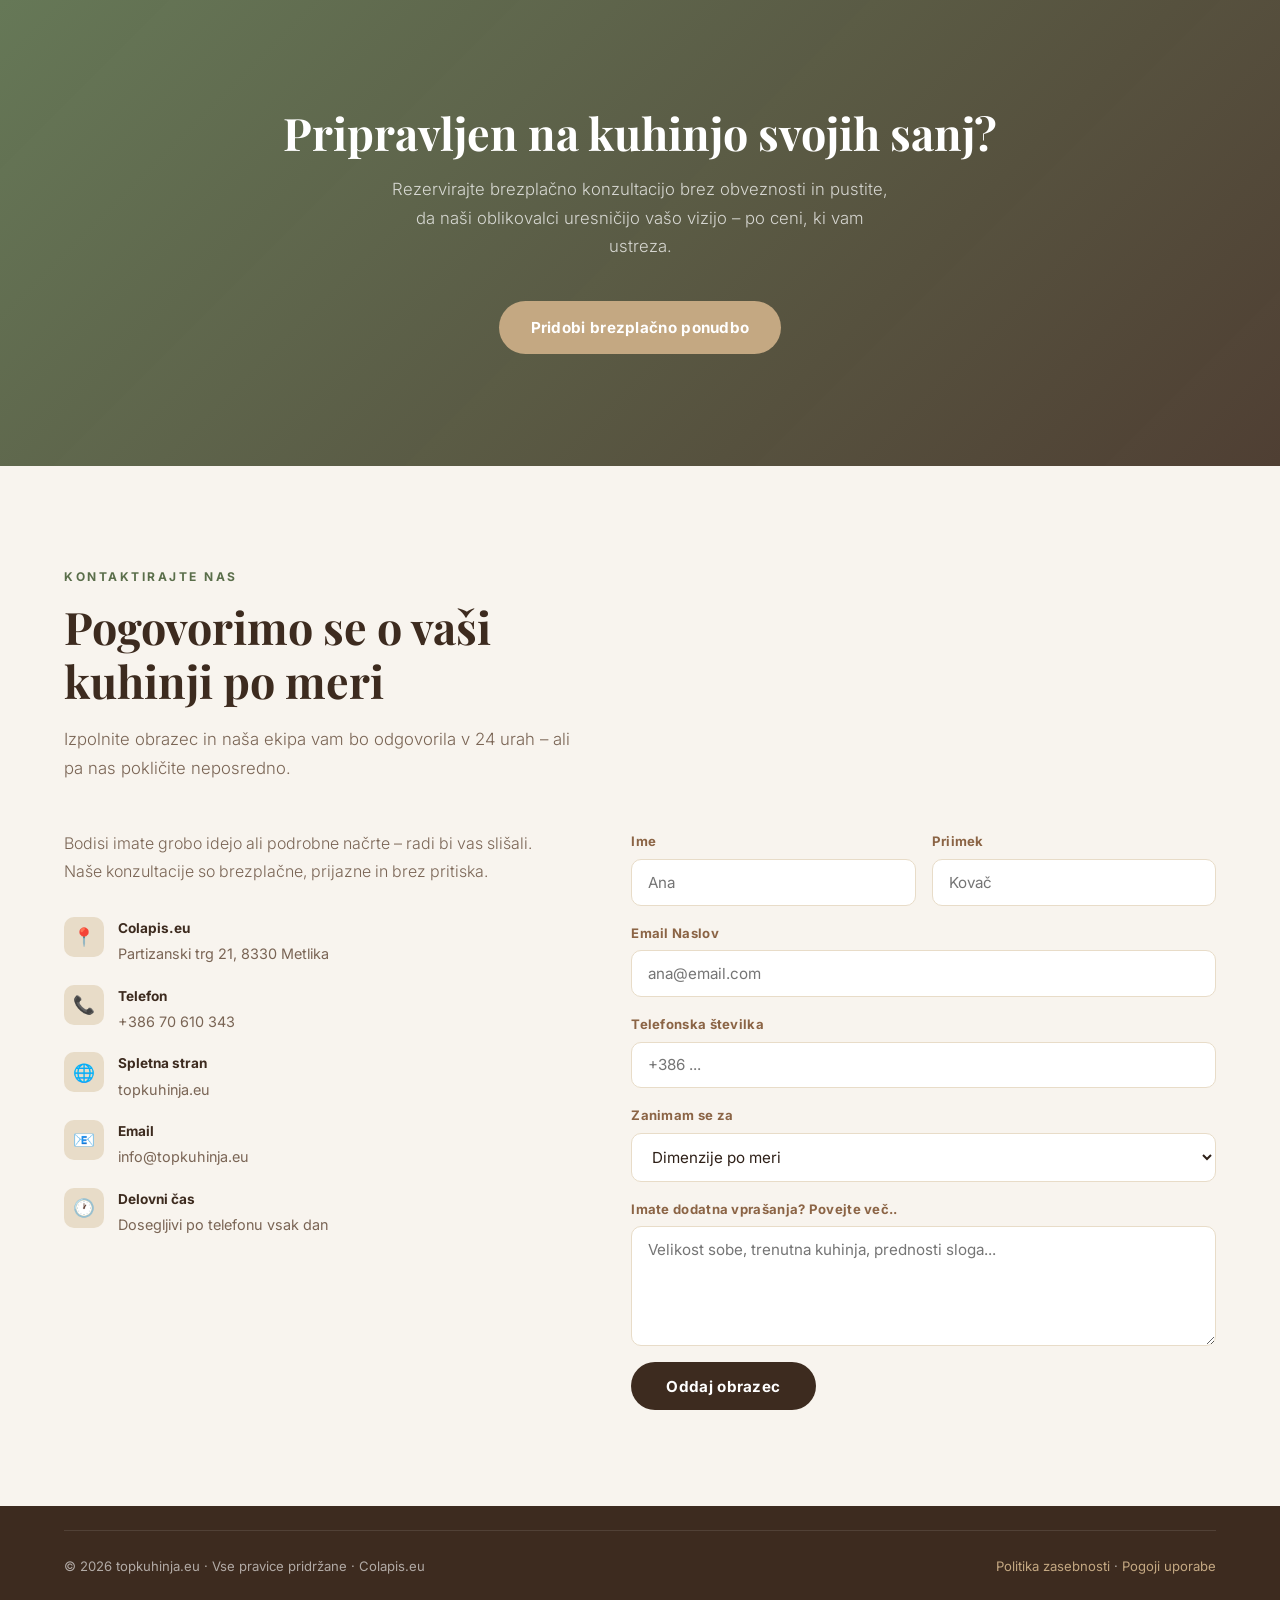
==== commit 1704d455: "SEO improvements, availability section, form enhancements - Add availability/calendar section with c" ====
--- a/index.html
+++ b/index.html
@@ -3,17 +3,20 @@
 <head>
   <meta charset="UTF-8" />
   <meta name="viewport" content="width=device-width, initial-scale=1.0" />
-  <title>Top Kuhinja – Kuhinje po meri po dostopni ceni</title>
-  <meta name="description" content="Sanjska kuhinja ne sme biti privilegij. Top Kuhinja izdeluje kuhinje po meri za vsak proračun – brez kompromisov pri kakovosti. Brezplačna konzultacija." />
+  <title>Top Kuhinja Metlika – Kuhinje po meri po dostopni ceni | topkuhinja.eu</title>
+  <meta name="description" content="Kuhinje po meri v Metliki in Beli krajini po dostopnih cenah. Top Kuhinja – kakovostno kuhinjsko pohištvo od 2.500 €. Brezplačna konzultacija v 24 urah." />
+  <meta name="keywords" content="kuhinje po meri, kuhinja po meri Metlika, poceni kuhinje, kuhinjsko pohištvo, kuhinja po meri cena, kuhinje Bela krajina, moderne kuhinje, kuhinja na ključ" />
   <meta name="robots" content="index, follow" />
+  <meta name="author" content="Top Kuhinja" />
+  <meta name="theme-color" content="#3d2b1f" />
   <meta name="google-site-verification" content="tMUSXXDXEy-Uhq4X31GRtEPIA2L5RANlOOrEgTGW15g" />
   <link rel="canonical" href="https://topkuhinja.eu/" />
 
   <!-- Open Graph -->
   <meta property="og:type"        content="website" />
   <meta property="og:url"         content="https://topkuhinja.eu/" />
-  <meta property="og:title"       content="Top Kuhinja – Kuhinje po meri po dostopni ceni" />
-  <meta property="og:description" content="Sanjska kuhinja ne sme biti privilegij. Top Kuhinja izdeluje kuhinje po meri za vsak proračun – brez kompromisov pri kakovosti." />
+  <meta property="og:title"       content="Top Kuhinja Metlika – Kuhinje po meri po dostopni ceni" />
+  <meta property="og:description" content="Kuhinje po meri v Metliki in Beli krajini od 2.500 €. Top Kuhinja – kakovostno kuhinjsko pohištvo za vsak proračun. Brezplačna konzultacija." />
   <meta property="og:image"       content="https://topkuhinja.eu/kuhinja-po-meri-top-kuhinja-metlika.jpeg" />
   <meta property="og:locale"      content="sl_SI" />
   <meta property="og:site_name"   content="Top Kuhinja" />
@@ -21,8 +24,8 @@
   <!-- Twitter Card -->
   <meta name="twitter:card"        content="summary_large_image" />
   <meta name="twitter:domain"      content="topkuhinja.eu" />
-  <meta name="twitter:title"       content="Top Kuhinja – Kuhinje po meri po dostopni ceni" />
-  <meta name="twitter:description" content="Sanjska kuhinja ne sme biti privilegij. Top Kuhinja – kuhinje po meri za vsak proračun." />
+  <meta name="twitter:title"       content="Top Kuhinja Metlika – Kuhinje po meri po dostopni ceni" />
+  <meta name="twitter:description" content="Kuhinje po meri v Metliki od 2.500 €. Top Kuhinja – kakovostno kuhinjsko pohištvo za vsak proračun." />
   <meta name="twitter:image"       content="https://topkuhinja.eu/kuhinja-po-meri-top-kuhinja-metlika.jpeg" />
 
   <!-- JSON-LD LocalBusiness -->
@@ -48,7 +51,7 @@
     },
     "openingHoursSpecification": [
       { "@type": "OpeningHoursSpecification", "dayOfWeek": ["Monday","Tuesday","Wednesday","Thursday","Friday"], "opens": "08:00", "closes": "17:00" },
-      { "@type": "OpeningHoursSpecification", "dayOfWeek": ["Saturday"], "opens": "09:00", "closes": "13:00" }
+      { "@type": "OpeningHoursSpecification", "dayOfWeek": ["Saturday","Sunday"], "opens": "10:00", "closes": "14:00" }
     ],
     "description": "Kuhinje po meri po dostopnih cenah. Kakovostno kuhinjsko pohištvo za vsak proračun v Metliki in okolici.",
     "priceRange": "€€",
@@ -107,7 +110,10 @@
   }
   </script>
 
+  <link rel="icon" type="image/svg+xml" href="/favicon.svg" />
+  <link rel="apple-touch-icon" href="/favicon.svg" />
   <link rel="preconnect" href="https://fonts.googleapis.com" />
+  <link rel="preconnect" href="https://fonts.gstatic.com" crossorigin />
   <link href="https://fonts.googleapis.com/css2?family=Playfair+Display:wght@400;600;700&family=Inter:wght@300;400;700&display=swap" rel="stylesheet" />
   <style>
     *, *::before, *::after { box-sizing: border-box; margin: 0; padding: 0; font-synthesis: none; }
@@ -669,6 +675,115 @@
     .footer-bottom span { font-size: 0.82rem; }
     .footer-bottom a { color: var(--warm); text-decoration: none; }
 
+    /* ── AVAILABILITY / CALENDAR ── */
+    .availability { background: var(--sand); }
+    .avail-intro { max-width: 560px; margin-bottom: 3.5rem; }
+    .avail-grid {
+      display: grid;
+      grid-template-columns: 300px 1fr;
+      gap: 3rem;
+      align-items: start;
+    }
+    /* Call info card */
+    .call-card {
+      background: var(--white);
+      border-radius: 20px;
+      padding: 2rem;
+      box-shadow: 0 4px 20px rgba(61,43,31,0.07);
+      position: sticky;
+      top: 90px;
+    }
+    .call-card-icon { font-size: 2rem; margin-bottom: 1rem; }
+    .call-card h3 { font-family: 'Playfair Display', serif; font-size: 1.2rem; color: var(--espresso); margin-bottom: 1.2rem; }
+    .schedule-row {
+      display: flex; justify-content: space-between; align-items: center;
+      padding: 0.7rem 0; border-bottom: 1px solid var(--sand);
+      font-size: 0.9rem;
+    }
+    .schedule-row:last-child { border-bottom: none; }
+    .schedule-day { color: var(--espresso); font-weight: 500; }
+    .schedule-time { color: var(--green); font-weight: 700; font-size: 0.85rem; }
+    .call-phone {
+      display: flex; align-items: center; gap: 0.6rem;
+      margin-top: 1.5rem; padding: 0.9rem 1.2rem;
+      background: var(--espresso); border-radius: 12px;
+      color: var(--white); text-decoration: none;
+      font-weight: 700; font-size: 0.95rem;
+      transition: background 0.2s;
+    }
+    .call-phone:hover { background: var(--oak); }
+    /* Calendar */
+    .calendar-nav {
+      display: flex; align-items: center; gap: 1rem;
+      margin-bottom: 1.8rem;
+    }
+    .cal-nav-btn {
+      background: var(--white); border: 1px solid var(--sand);
+      border-radius: 10px; width: 38px; height: 38px;
+      display: flex; align-items: center; justify-content: center;
+      cursor: pointer; font-size: 1.1rem; color: var(--espresso);
+      transition: background 0.2s, border-color 0.2s; flex-shrink: 0;
+    }
+    .cal-nav-btn:hover { background: var(--espresso); color: var(--white); border-color: var(--espresso); }
+    .cal-nav-btn:disabled { opacity: 0.3; cursor: default; pointer-events: none; }
+    .cal-range-label { font-family: 'Playfair Display', serif; font-size: 1.1rem; color: var(--espresso); flex: 1; }
+    .cal-months-grid {
+      display: grid;
+      grid-template-columns: repeat(3, 1fr);
+      gap: 1.2rem;
+    }
+    .cal-month {
+      background: var(--white);
+      border-radius: 16px;
+      padding: 1.2rem;
+      box-shadow: 0 2px 12px rgba(61,43,31,0.06);
+    }
+    .cal-month-title {
+      text-align: center;
+      font-family: 'Playfair Display', serif;
+      font-size: 0.95rem; color: var(--espresso);
+      margin-bottom: 0.8rem; font-weight: 700;
+    }
+    .cal-weekdays {
+      display: grid; grid-template-columns: repeat(7, 1fr);
+      gap: 2px; margin-bottom: 4px;
+    }
+    .cal-wday {
+      text-align: center; font-size: 0.65rem;
+      font-weight: 700; color: var(--muted);
+      text-transform: uppercase; padding: 2px 0;
+    }
+    .cal-days { display: grid; grid-template-columns: repeat(7, 1fr); gap: 2px; }
+    .cal-day {
+      aspect-ratio: 1; display: flex; align-items: center;
+      justify-content: center; border-radius: 50%;
+      font-size: 0.72rem; cursor: default;
+    }
+    .cal-day.past { color: rgba(61,43,31,0.2); }
+    .cal-day.booked { color: rgba(61,43,31,0.35); }
+    .cal-day.available {
+      background: rgba(90,110,74,0.15);
+      color: var(--green); font-weight: 600;
+    }
+    .cal-day.today {
+      background: var(--espresso); color: var(--white);
+      font-weight: 700;
+    }
+    .cal-legend {
+      display: flex; gap: 1.5rem; margin-top: 1.5rem;
+      flex-wrap: wrap;
+    }
+    .cal-legend-item {
+      display: flex; align-items: center; gap: 0.5rem;
+      font-size: 0.82rem; color: var(--muted);
+    }
+    .cal-legend-dot {
+      width: 12px; height: 12px; border-radius: 50%;
+    }
+    .cal-legend-dot.available { background: var(--green); opacity: 0.6; }
+    .cal-legend-dot.booked { background: var(--muted); opacity: 0.3; }
+    .cal-legend-dot.today { background: var(--espresso); }
+
     /* ── PRICING CARDS ── */
     .pricing-grid {
       display: grid;
@@ -763,6 +878,7 @@
     /* RESPONSIVE */
     @media (max-width: 1100px) {
       .pricing-grid { grid-template-columns: 1fr 1fr 1fr; }
+      .cal-months-grid { grid-template-columns: repeat(2, 1fr); }
     }
     @media (max-width: 900px) {
       .about-grid, .contact-grid { grid-template-columns: 1fr; gap: 3rem; }
@@ -770,6 +886,9 @@
       .steps { grid-template-columns: 1fr 1fr; }
       .footer-grid { grid-template-columns: 1fr 1fr; }
       .about-badge { bottom: 10px; right: 10px; }
+      .avail-grid { grid-template-columns: 1fr; }
+      .call-card { position: static; }
+      .cal-months-grid { grid-template-columns: repeat(2, 1fr); }
     }
     @media (max-width: 620px) {
       nav { padding: 1rem 4%; }
@@ -801,6 +920,8 @@
       }
       .cards-grid, .reviews-grid { grid-template-columns: 1fr 1fr; }
       .steps { grid-template-columns: 1fr; }
+      .cal-months-grid { grid-template-columns: 1fr; }
+      .cal-legend { gap: 1rem; }
 
       /* Features slider */
       .features-slider-wrap { position: relative; }
@@ -862,6 +983,22 @@
         scroll-snap-align: start;
         min-width: 0;
       }
+      .pricing-card.custom {
+        flex-direction: column !important;
+      }
+      .pricing-card.custom .card-img {
+        width: 100% !important;
+        height: 180px !important;
+      }
+      .pricing-card.custom .card-body {
+        flex-direction: column !important;
+        align-items: flex-start !important;
+        gap: 0 !important;
+      }
+      .pricing-card.custom .btn-card {
+        margin-top: 1.2rem !important;
+        align-self: stretch !important;
+      }
       .swipe-hint {
         display: flex; align-items: center; gap: 0.4rem;
         justify-content: flex-start;
@@ -895,6 +1032,7 @@
     <li><a href="#process">Postopek</a></li>
     <li><a href="#testimonials">Mnenja</a></li>
     <li><a href="#faq">FAQ</a></li>
+    <li><a href="#availability">Termini</a></li>
     <li><a href="#showcase">Galerija</a></li>
     <li><a href="#contact" class="nav-cta">Pridobi ponudbo</a></li>
   </ul>
@@ -1274,6 +1412,64 @@
   </div>
 </section>
 
+<!-- AVAILABILITY -->
+<section class="availability" id="availability">
+  <div class="avail-intro">
+    <span class="section-tag">Razpoložljivost</span>
+    <h2>Kdaj smo na voljo</h2>
+    <p class="subtitle">Preverite naš urnik za klice ter razpoložljive termine za dobavo naročene kuhinje.</p>
+  </div>
+  <div class="avail-grid">
+
+    <!-- Call availability -->
+    <div class="call-card">
+      <div class="call-card-icon">📞</div>
+      <h3>Dosegljivost za klic</h3>
+      <div class="schedule-row">
+        <span class="schedule-day">Ponedeljek – Petek</span>
+        <span class="schedule-time">08:00 – 17:00</span>
+      </div>
+      <div class="schedule-row">
+        <span class="schedule-day">Sobota</span>
+        <span class="schedule-time">10:00 – 14:00</span>
+      </div>
+      <div class="schedule-row">
+        <span class="schedule-day">Nedelja</span>
+        <span class="schedule-time">10:00 – 14:00</span>
+      </div>
+      <a href="tel:+38670610343" class="call-phone">
+        <svg width="16" height="16" viewBox="0 0 24 24" fill="none" stroke="currentColor" stroke-width="2" stroke-linecap="round" stroke-linejoin="round"><path d="M22 16.92v3a2 2 0 01-2.18 2 19.79 19.79 0 01-8.63-3.07A19.5 19.5 0 013.07 10.8a19.79 19.79 0 01-3.07-8.67A2 2 0 012 0h3a2 2 0 012 1.72c.127.96.361 1.903.7 2.81a2 2 0 01-.45 2.11L6.09 7.91a16 16 0 006 6l1.27-1.27a2 2 0 012.11-.45c.907.339 1.85.573 2.81.7A2 2 0 0122 14.92z"/></svg>
+        +386 70 610 343
+      </a>
+    </div>
+
+    <!-- Delivery calendar -->
+    <div class="calendar-wrap">
+      <div class="calendar-nav">
+        <button class="cal-nav-btn" id="calPrev" aria-label="Prejšnji meseci">&#8592;</button>
+        <span class="cal-range-label" id="calRangeLabel"></span>
+        <button class="cal-nav-btn" id="calNext" aria-label="Naslednji meseci">&#8594;</button>
+      </div>
+      <div class="cal-months-grid" id="calMonthsGrid"></div>
+      <div class="cal-legend">
+        <div class="cal-legend-item">
+          <div class="cal-legend-dot available"></div>
+          <span>Prosto za dostavo</span>
+        </div>
+        <div class="cal-legend-item">
+          <div class="cal-legend-dot booked"></div>
+          <span>Zasedeno</span>
+        </div>
+        <div class="cal-legend-item">
+          <div class="cal-legend-dot today"></div>
+          <span>Danes</span>
+        </div>
+      </div>
+    </div>
+
+  </div>
+</section>
+
 <!-- CTA -->
 <section class="cta-section">
   <h2>Pripravljen na kuhinjo svojih sanj?</h2>
@@ -1306,7 +1502,7 @@
         </div>
         <div class="contact-item">
           <div class="contact-item-icon">📧</div>
-          <div class="contact-item-text"><strong>Email</strong><span>info@topkuhinja.eu</span></div>
+          <div class="contact-item-text"><strong>Email</strong><span><a href="mailto:info@topkuhinja.eu" style="color:var(--muted);text-decoration:none;">info@topkuhinja.eu</a></span></div>
         </div>
         <div class="contact-item">
           <div class="contact-item-icon">🕐</div>
@@ -1352,10 +1548,16 @@
           <option>Dolžina 3.68m</option>
           <option>Dolžina 3.80m</option>
           <option>Dolžina 4.00m</option>
+          <option selected>Dimenzije po meri</option>
           <option>Vgradni elementi</option>
-          <option>Dostava in vgradnja</option>
+          <option value="Dostava in vgradnja">Dostava in vgradnja</option>
           <option>Ostalo</option>
         </select>
+      </div>
+      <div class="form-group" id="deliveryDateGroup" style="display:none;">
+        <label for="deliveryDate">Želeni termin dostave</label>
+        <input type="date" id="deliveryDate" name="delivery-date" />
+        <small style="color:var(--muted);font-size:0.8rem;margin-top:0.4rem;display:block;">Prvi razpoložljivi termin: 5. julij 2026</small>
       </div>
       <div class="form-group">
         <label for="message">Imate dodatna vprašanja? Povejte več..</label>
@@ -1687,6 +1889,152 @@
     window.addEventListener('resize', toggleMobileUI);
   })();
 
+  /* ── DELIVERY CALENDAR ── */
+  (function () {
+    const DELIVERY_START = new Date(2026, 6, 5); // 5. julij 2026
+    const CALENDAR_END   = new Date(2027, 11, 31); // 31. december 2027
+    const MONTHS_PER_PAGE = 3;
+
+    const today = new Date();
+    today.setHours(0, 0, 0, 0);
+
+    const startYear  = today.getFullYear();
+    const startMonth = today.getMonth();
+
+    // total months from today to end
+    const totalMonths =
+      (CALENDAR_END.getFullYear() - startYear) * 12 +
+      (CALENDAR_END.getMonth() - startMonth) + 1;
+
+    let page = 0;
+    const maxPage = Math.ceil(totalMonths / MONTHS_PER_PAGE) - 1;
+
+    const grid      = document.getElementById('calMonthsGrid');
+    const label     = document.getElementById('calRangeLabel');
+    const btnPrev   = document.getElementById('calPrev');
+    const btnNext   = document.getElementById('calNext');
+    if (!grid) return;
+
+    const SL_MONTHS = ['Januar','Februar','Marec','April','Maj','Junij',
+                       'Julij','Avgust','September','Oktober','November','December'];
+    const SL_DAYS   = ['Po','To','Sr','Če','Pe','So','Ne'];
+
+    function renderMonths() {
+      grid.innerHTML = '';
+      const firstIdx = page * MONTHS_PER_PAGE;
+
+      // responsive: show 1 on mobile, 2 on tablet, 3 on desktop
+      const cols = window.innerWidth <= 620 ? 1 :
+                   window.innerWidth <= 1100 ? 2 : 3;
+      const count = Math.min(cols, totalMonths - firstIdx);
+
+      // build range label
+      const firstDate = new Date(startYear, startMonth + firstIdx, 1);
+      const lastDate  = new Date(startYear, startMonth + firstIdx + count - 1, 1);
+      label.textContent = count === 1
+        ? SL_MONTHS[firstDate.getMonth()] + ' ' + firstDate.getFullYear()
+        : SL_MONTHS[firstDate.getMonth()] + ' ' + firstDate.getFullYear() +
+          ' – ' + SL_MONTHS[lastDate.getMonth()] + ' ' + lastDate.getFullYear();
+
+      for (let i = 0; i < count; i++) {
+        const idx   = firstIdx + i;
+        if (idx >= totalMonths) break;
+        const year  = startYear  + Math.floor((startMonth + idx) / 12);
+        const month = (startMonth + idx) % 12;
+        grid.appendChild(buildMonth(year, month));
+      }
+
+      btnPrev.disabled = page === 0;
+      btnNext.disabled = (firstIdx + cols) >= totalMonths;
+    }
+
+    function buildMonth(year, month) {
+      const wrap = document.createElement('div');
+      wrap.className = 'cal-month';
+
+      // title
+      const title = document.createElement('div');
+      title.className = 'cal-month-title';
+      title.textContent = SL_MONTHS[month] + ' ' + year;
+      wrap.appendChild(title);
+
+      // weekday headers (Mon first)
+      const wdays = document.createElement('div');
+      wdays.className = 'cal-weekdays';
+      SL_DAYS.forEach(d => {
+        const wd = document.createElement('div');
+        wd.className = 'cal-wday';
+        wd.textContent = d;
+        wdays.appendChild(wd);
+      });
+      wrap.appendChild(wdays);
+
+      // days grid
+      const days = document.createElement('div');
+      days.className = 'cal-days';
+
+      const firstDay = new Date(year, month, 1);
+      // Monday-based offset (0=Mon … 6=Sun)
+      let offset = firstDay.getDay() - 1;
+      if (offset < 0) offset = 6;
+
+      for (let e = 0; e < offset; e++) {
+        const empty = document.createElement('div');
+        days.appendChild(empty);
+      }
+
+      const daysInMonth = new Date(year, month + 1, 0).getDate();
+      for (let d = 1; d <= daysInMonth; d++) {
+        const date = new Date(year, month, d);
+        const cell = document.createElement('div');
+        cell.className = 'cal-day';
+        cell.textContent = d;
+
+        if (date.getTime() === today.getTime()) {
+          cell.classList.add('today');
+        } else if (date < today) {
+          cell.classList.add('past');
+        } else if (date >= DELIVERY_START) {
+          cell.classList.add('available');
+        } else {
+          cell.classList.add('booked');
+        }
+        days.appendChild(cell);
+      }
+      wrap.appendChild(days);
+      return wrap;
+    }
+
+    btnPrev.addEventListener('click', () => { if (page > 0) { page--; renderMonths(); } });
+    btnNext.addEventListener('click', () => { if (page < maxPage) { page++; renderMonths(); } });
+    window.addEventListener('resize', renderMonths);
+
+    renderMonths();
+  })();
+
+  /* ── DELIVERY DATE PICKER ── */
+  (function () {
+    const select    = document.getElementById('interest');
+    const dateGroup = document.getElementById('deliveryDateGroup');
+    const dateInput = document.getElementById('deliveryDate');
+    if (!select) return;
+
+    const minDate = '2026-07-05';
+    const maxDate = '2027-12-31';
+    dateInput.min = minDate;
+    dateInput.max = maxDate;
+    dateInput.value = minDate;
+
+    function toggle() {
+      const show = select.value === 'Dostava in vgradnja';
+      dateGroup.style.display = show ? 'block' : 'none';
+      dateInput.required = show;
+    }
+
+    select.addEventListener('change', toggle);
+    toggle();
+  })();
+
   /* ── FAQ ACCORDION ── */
   document.querySelectorAll('.faq-question').forEach(btn => {
     btn.addEventListener('click', () => {
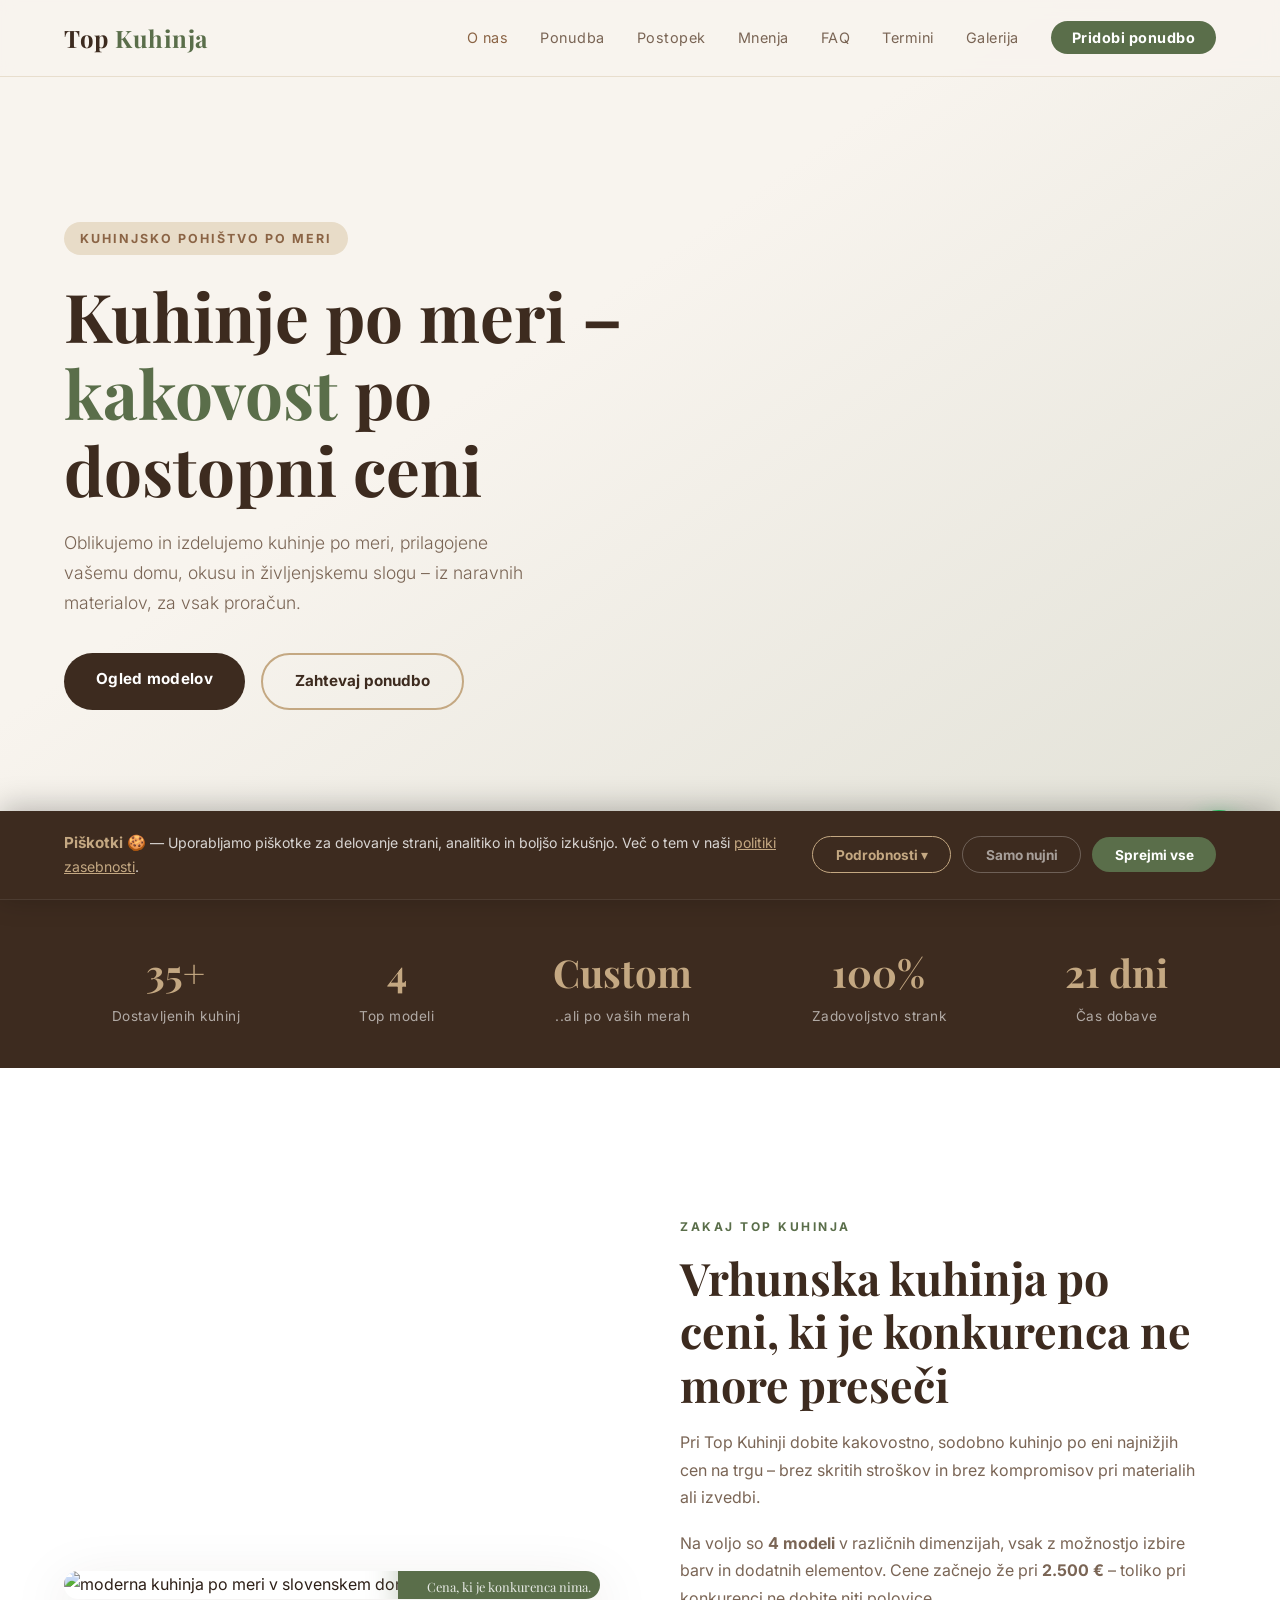
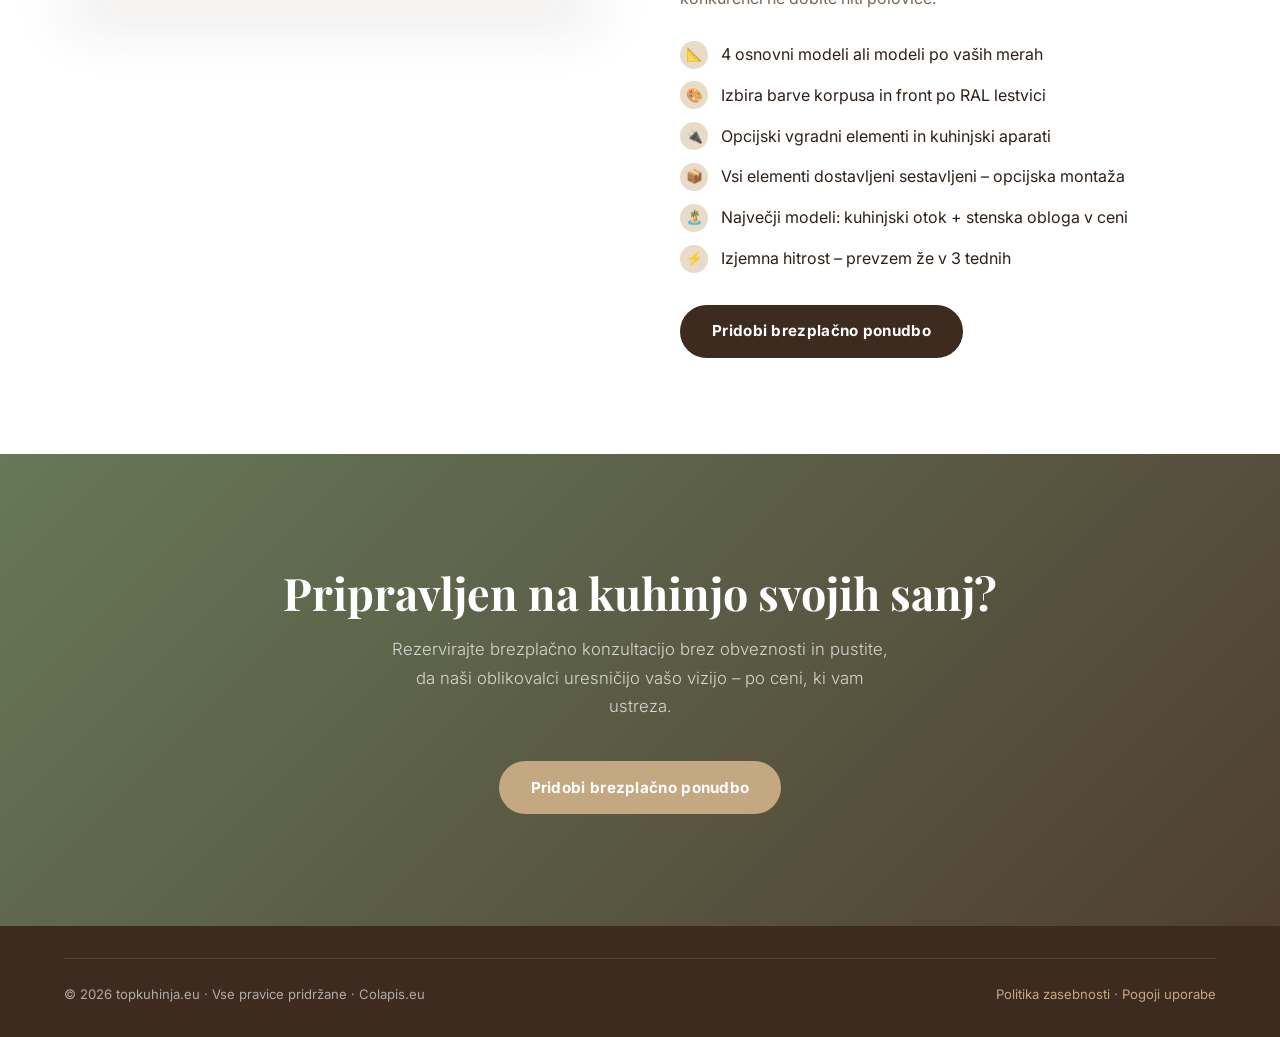
==== commit 3223561f: "Split single-page site into multi-page structure for SEO - Create separate HTML pages: ponudba, post" ====
--- a/index.html
+++ b/index.html
@@ -12,7 +12,6 @@
   <meta name="google-site-verification" content="tMUSXXDXEy-Uhq4X31GRtEPIA2L5RANlOOrEgTGW15g" />
   <link rel="canonical" href="https://topkuhinja.eu/" />
 
-  <!-- Open Graph -->
   <meta property="og:type"        content="website" />
   <meta property="og:url"         content="https://topkuhinja.eu/" />
   <meta property="og:title"       content="Top Kuhinja Metlika – Kuhinje po meri po dostopni ceni" />
@@ -21,14 +20,12 @@
   <meta property="og:locale"      content="sl_SI" />
   <meta property="og:site_name"   content="Top Kuhinja" />
 
-  <!-- Twitter Card -->
   <meta name="twitter:card"        content="summary_large_image" />
   <meta name="twitter:domain"      content="topkuhinja.eu" />
   <meta name="twitter:title"       content="Top Kuhinja Metlika – Kuhinje po meri po dostopni ceni" />
   <meta name="twitter:description" content="Kuhinje po meri v Metliki od 2.500 €. Top Kuhinja – kakovostno kuhinjsko pohištvo za vsak proračun." />
   <meta name="twitter:image"       content="https://topkuhinja.eu/kuhinja-po-meri-top-kuhinja-metlika.jpeg" />
 
-  <!-- JSON-LD LocalBusiness -->
   <script type="application/ld+json">
   {
     "@context": "https://schema.org",
@@ -76,973 +73,35 @@
   }
   </script>
 
-  <script type="application/ld+json">
-  {
-    "@context": "https://schema.org",
-    "@type": "FAQPage",
-    "mainEntity": [
-      {
-        "@type": "Question",
-        "name": "Koliko stane kuhinja po meri?",
-        "acceptedAnswer": { "@type": "Answer", "text": "Cene kuhinj po meri se začnejo pri 2.500 € za model Basic (2,63 m) in segajo do 4.500 € za model Pro Plus (4,00 m z vključenim kuhinjskim otokom)." }
-      },
-      {
-        "@type": "Question",
-        "name": "Kako dolgo traja izdelava kuhinje?",
-        "acceptedAnswer": { "@type": "Answer", "text": "Vaša kuhinja je izdelana in dostavljena v treh tednih od potrditve naročila." }
-      },
-      {
-        "@type": "Question",
-        "name": "Ali je montaža vključena v ceno?",
-        "acceptedAnswer": { "@type": "Answer", "text": "Dostavimo sestavljene module in elemente. Montaža je opcijska in se dogovori posebej." }
-      },
-      {
-        "@type": "Question",
-        "name": "Ali lahko izberem barvo kuhinje?",
-        "acceptedAnswer": { "@type": "Answer", "text": "Da, barvo front in korpusa izberete po RAL lestvici – na voljo je več kot 200 barv." }
-      },
-      {
-        "@type": "Question",
-        "name": "Kakšna je garancija?",
-        "acceptedAnswer": { "@type": "Answer", "text": "Na vse kuhinje nudimo 5-letno celovito garancijo na materiale in montažo." }
-      }
-    ]
-  }
-  </script>
-
   <link rel="icon" type="image/svg+xml" href="/favicon.svg" />
   <link rel="apple-touch-icon" href="/favicon.svg" />
   <link rel="preconnect" href="https://fonts.googleapis.com" />
   <link rel="preconnect" href="https://fonts.gstatic.com" crossorigin />
   <link href="https://fonts.googleapis.com/css2?family=Playfair+Display:wght@400;600;700&family=Inter:wght@300;400;700&display=swap" rel="stylesheet" />
-  <style>
-    *, *::before, *::after { box-sizing: border-box; margin: 0; padding: 0; font-synthesis: none; }
-
-    :root {
-      --cream:   #f8f4ee;
-      --sand:    #e8dcc8;
-      --warm:    #c4a882;
-      --oak:     #8b6445;
-      --espresso:#3d2b1f;
-      --green:   #5a6e4a;
-      --white:   #ffffff;
-      --text:    #2e2018;
-      --muted:   #7a6555;
-    }
-
-    html { scroll-behavior: smooth; }
-
-    body {
-      font-family: 'Inter', sans-serif;
-      background: var(--cream);
-      color: var(--text);
-      line-height: 1.7;
-    }
-
-    /* ── PROGRESS BAR ── */
-    #progressBar {
-      position: fixed; top: 0; left: 0; z-index: 200;
-      height: 3px; width: 0%;
-      background: linear-gradient(to right, var(--green), var(--warm));
-      transition: width 0.1s linear;
-      pointer-events: none;
-    }
-
-    /* NAV */
-    nav {
-      position: fixed; top: 0; left: 0; right: 0; z-index: 100;
-      display: flex; align-items: center; justify-content: space-between;
-      padding: 1.1rem 5%;
-      background: rgba(248, 244, 238, 0.92);
-      backdrop-filter: blur(8px);
-      border-bottom: 1px solid rgba(196, 168, 130, 0.3);
-      transition: box-shadow 0.3s;
-    }
-    nav.scrolled { box-shadow: 0 2px 20px rgba(61,43,31,0.12); }
-    .nav-logo {
-      font-family: 'Playfair Display', serif;
-      font-size: 1.5rem; font-weight: 700;
-      color: var(--espresso); text-decoration: none;
-      letter-spacing: 0.5px;
-    }
-    .nav-logo span { color: var(--green); }
-    .nav-links { display: flex; gap: 2rem; list-style: none; }
-    .nav-links a {
-      text-decoration: none; color: var(--muted);
-      font-size: 0.9rem; letter-spacing: 0.5px; font-weight: 400;
-      transition: color 0.2s;
-    }
-    .nav-links a:hover { color: var(--oak); }
-    .nav-cta {
-      background: var(--green); color: var(--white) !important;
-      padding: 0.5rem 1.3rem; border-radius: 30px;
-      font-weight: 700 !important; transition: background 0.2s !important;
-    }
-    .nav-cta:hover { background: var(--oak) !important; }
-
-    /* Hamburger */
-    .hamburger {
-      display: none;
-      flex-direction: column; justify-content: center; gap: 5px;
-      width: 36px; height: 36px; cursor: pointer;
-      background: none; border: none; padding: 4px;
-      z-index: 101;
-    }
-    .hamburger span {
-      display: block; height: 2px; border-radius: 2px;
-      background: var(--espresso);
-      transition: transform 0.3s, opacity 0.3s, width 0.3s;
-      transform-origin: center;
-    }
-    .hamburger.open span:nth-child(1) { transform: translateY(7px) rotate(45deg); }
-    .hamburger.open span:nth-child(2) { opacity: 0; transform: scaleX(0); }
-    .hamburger.open span:nth-child(3) { transform: translateY(-7px) rotate(-45deg); }
-
-    /* HERO */
-    .hero {
-      min-height: 100vh;
-      display: flex; align-items: center;
-      position: relative;
-      overflow: hidden;
-      padding: 7rem 5% 5rem;
-    }
-    .hero-video {
-      position: absolute; inset: 0;
-      width: 100%; height: 100%;
-      object-fit: cover;
-      z-index: 0;
-    }
-    .hero-overlay {
-      position: absolute; inset: 0;
-      background: linear-gradient(to bottom right, rgba(248,244,238,0.85) 40%, rgba(90,110,74,0.15) 100%);
-      z-index: 1;
-    }
-    .hero-content { position: relative; z-index: 2; max-width: 620px; }
-    .hero-tag {
-      display: inline-block;
-      background: var(--sand); color: var(--oak);
-      font-size: 0.78rem; font-weight: 700;
-      letter-spacing: 2px; text-transform: uppercase;
-      padding: 0.35rem 1rem; border-radius: 30px;
-      margin-bottom: 1.4rem;
-    }
-    .hero h1 {
-      font-family: 'Playfair Display', serif;
-      font-size: clamp(2.6rem, 6vw, 4.2rem);
-      line-height: 1.15;
-      color: var(--espresso);
-      margin-bottom: 1.2rem;
-    }
-    .hero h1 em { color: var(--green); font-style: normal; }
-    .hero p {
-      font-size: 1.1rem; color: var(--muted);
-      max-width: 480px; margin-bottom: 2.2rem;
-      font-weight: 300;
-    }
-    .hero-buttons { display: flex; gap: 1rem; flex-wrap: wrap; }
-    .btn-primary {
-      display: inline-block;
-      background: var(--espresso); color: var(--white);
-      padding: 0.85rem 2rem; border-radius: 40px;
-      text-decoration: none; font-weight: 700; font-size: 0.95rem;
-      letter-spacing: 0.3px; transition: background 0.25s, transform 0.2s;
-    }
-    .btn-primary:hover { background: var(--oak); transform: translateY(-2px); }
-    .btn-secondary {
-      display: inline-block;
-      border: 2px solid var(--warm); color: var(--espresso);
-      padding: 0.85rem 2rem; border-radius: 40px;
-      text-decoration: none; font-weight: 700; font-size: 0.95rem;
-      transition: background 0.25s, transform 0.2s;
-    }
-    .btn-secondary:hover { background: var(--sand); transform: translateY(-2px); }
-
-    /* STATS */
-    .stats-bar {
-      background: var(--espresso);
-      display: flex; justify-content: space-around; flex-wrap: wrap;
-      padding: 2.5rem 5%; gap: 1.5rem;
-    }
-    .stat { text-align: center; }
-    .stat-number {
-      font-family: 'Playfair Display', serif;
-      font-size: 2.4rem; color: var(--warm); font-weight: 700;
-    }
-    .stat-label { font-size: 0.85rem; color: rgba(255,255,255,0.6); letter-spacing: 0.5px; }
-
-    /* SECTIONS */
-    section { padding: 6rem 5%; }
-    .section-tag {
-      display: inline-block;
-      font-size: 0.75rem; font-weight: 700;
-      letter-spacing: 2.5px; text-transform: uppercase;
-      color: var(--green); margin-bottom: 0.8rem;
-    }
-    h2 {
-      font-family: 'Playfair Display', serif;
-      font-size: clamp(2rem, 4vw, 2.8rem);
-      color: var(--espresso); margin-bottom: 1.1rem; line-height: 1.2;
-    }
-    .subtitle { color: var(--muted); max-width: 520px; font-size: 1.05rem; font-weight: 300; }
-
-    /* ABOUT */
-    .about { background: var(--white); }
-    .about-grid { display: grid; grid-template-columns: 1fr 1fr; gap: 5rem; align-items: center; margin-top: 3rem; }
-    .about-image { border-radius: 20px; overflow: hidden; box-shadow: 0 20px 60px rgba(61,43,31,0.15); position: relative; }
-    .about-image img { width: 100%; display: block; }
-    .about-badge {
-      position: absolute; bottom: -20px; right: -20px;
-      background: var(--green); color: var(--white);
-      border-radius: 16px; padding: 1.2rem 1.8rem;
-      font-family: 'Playfair Display', serif;
-      box-shadow: 0 8px 30px rgba(90,110,74,0.35);
-    }
-    .about-badge strong { font-size: 1.8rem; display: block; }
-    .about-badge span { font-size: 0.8rem; opacity: 0.85; }
-    .about-text { padding-right: 1rem; }
-    .about-text p { color: var(--muted); margin-bottom: 1.2rem; }
-    .about-perks { display: flex; flex-direction: column; gap: 0.8rem; margin: 1.8rem 0 2rem; }
-    .perk { display: flex; align-items: center; gap: 0.8rem; font-weight: 400; }
-    .perk-icon { width: 28px; height: 28px; background: var(--sand); border-radius: 50%; display: flex; align-items: center; justify-content: center; font-size: 0.85rem; flex-shrink: 0; }
-
-    /* COLLECTIONS */
-    .collections { background: var(--cream); }
-    .collections-header { max-width: 560px; margin-bottom: 3.5rem; }
-    .cards-grid { display: grid; grid-template-columns: repeat(3, 1fr); gap: 1.8rem; }
-    .card { background: var(--white); border-radius: 16px; overflow: hidden; box-shadow: 0 4px 20px rgba(61,43,31,0.07); transition: transform 0.3s, box-shadow 0.3s; display: flex; flex-direction: column; }
-    .card:hover { transform: translateY(-6px); box-shadow: 0 16px 40px rgba(61,43,31,0.13); }
-    .card-img { position: relative; overflow: hidden; height: 220px; }
-    .card-img img { width: 100%; height: 100%; object-fit: cover; transition: transform 0.4s; }
-    .card:hover .card-img img { transform: scale(1.06); }
-    .card-label { position: absolute; top: 14px; left: 14px; background: var(--white); color: var(--oak); font-size: 0.72rem; font-weight: 700; letter-spacing: 1px; text-transform: uppercase; padding: 0.3rem 0.8rem; border-radius: 20px; }
-    .card-body { padding: 1.5rem; display: flex; flex-direction: column; flex: 1; }
-    .card-body h3 { font-family: 'Playfair Display', serif; font-size: 1.25rem; color: var(--espresso); margin-bottom: 0.5rem; }
-    .card-body p { font-size: 0.9rem; color: var(--muted); font-weight: 300; }
-    .card-link { display: inline-block; margin-top: 1rem; color: var(--green); font-weight: 700; font-size: 0.88rem; text-decoration: none; letter-spacing: 0.3px; border-bottom: 2px solid transparent; transition: border-color 0.2s; }
-    .card-link:hover { border-color: var(--green); }
-
-    /* PROCESS */
-    .process { background: var(--espresso); color: var(--white); text-align: center; }
-    .process h2 { color: var(--warm); }
-    .process .subtitle { color: rgba(255,255,255,0.6); margin: 0 auto 3.5rem; }
-    .steps { display: grid; grid-template-columns: repeat(4, 1fr); gap: 2rem; }
-    .step { padding: 2rem 1.2rem; }
-    .step-num { font-family: 'Playfair Display', serif; font-size: 3.5rem; color: var(--warm); opacity: 0.3; line-height: 1; margin-bottom: 0.8rem; }
-    .step h3 { font-family: 'Playfair Display', serif; font-size: 1.15rem; margin-bottom: 0.6rem; color: var(--sand); }
-    .step p { font-size: 0.9rem; color: rgba(255,255,255,0.55); font-weight: 300; }
-
-    /* FEATURES */
-    .features { background: var(--white); }
-    .features-grid {
-      display: grid; grid-template-columns: repeat(3, 1fr);
-      gap: 2.5rem; margin-top: 3.5rem;
-    }
-    .feature-card { padding: 2rem; border-radius: 16px; background: var(--cream); border: 1px solid var(--sand); }
-    .feature-icon { font-size: 2rem; margin-bottom: 1rem; }
-    .feature-card h3 { font-family: 'Playfair Display', serif; font-size: 1.15rem; color: var(--espresso); margin-bottom: 0.5rem; }
-    .feature-card p { font-size: 0.9rem; color: var(--muted); font-weight: 300; }
-
-    /* TESTIMONIALS */
-    .testimonials { background: var(--sand); overflow: hidden; }
-    .testimonials-header { text-align: center; margin-bottom: 3.5rem; }
-    .testimonials-header .subtitle { margin: 0 auto; }
-
-    /* Infinite marquee */
-    .reviews-marquee { overflow: hidden; }
-    .reviews-track {
-      display: flex; gap: 1.5rem;
-      width: max-content;
-      animation: marquee 40s linear infinite;
-    }
-    .reviews-marquee:hover .reviews-track { animation-play-state: paused; }
-    @keyframes marquee {
-      from { transform: translateX(0); }
-      to   { transform: translateX(-50%); }
-    }
-    .review {
-      background: var(--white); border-radius: 16px; padding: 2rem;
-      box-shadow: 0 4px 20px rgba(61,43,31,0.07);
-      width: 340px; flex-shrink: 0;
-    }
-    .stars { color: #d4a017; font-size: 1.1rem; margin-bottom: 1rem; }
-    .review p { font-size: 0.95rem; color: var(--muted); font-style: italic; font-weight: 300; line-height: 1.8; }
-    .reviewer { display: flex; align-items: center; gap: 0.8rem; margin-top: 1.5rem; }
-    .reviewer-avatar { width: 44px; height: 44px; border-radius: 50%; background: var(--warm); display: flex; align-items: center; justify-content: center; font-weight: 700; color: var(--white); font-size: 1rem; flex-shrink: 0; }
-    .reviewer-name { font-weight: 700; color: var(--espresso); font-size: 0.9rem; }
-    .reviewer-loc { font-size: 0.78rem; color: var(--muted); }
-
-    /* ── FAQ ── */
-    .faq { background: var(--sand); }
-    .faq-header { text-align: center; max-width: 580px; margin: 0 auto 3.5rem; }
-    .faq-list { max-width: 780px; margin: 0 auto; display: flex; flex-direction: column; gap: 1rem; }
-
-    .faq-item {
-      background: var(--white);
-      border-radius: 14px;
-      border: 1.5px solid transparent;
-      box-shadow: 0 2px 12px rgba(61,43,31,0.06);
-      transition: border-color 0.25s, box-shadow 0.25s;
-      overflow: hidden;
-    }
-    .faq-item.open {
-      border-color: var(--warm);
-      box-shadow: 0 6px 24px rgba(61,43,31,0.1);
-    }
-
-    .faq-question {
-      width: 100%; background: none; border: none; cursor: pointer;
-      display: flex; align-items: center; justify-content: space-between;
-      padding: 1.4rem 1.8rem; gap: 1rem;
-      text-align: left;
-    }
-    .faq-question span {
-      font-family: 'Playfair Display', serif;
-      font-size: 1.05rem; color: var(--espresso); font-weight: 600;
-      line-height: 1.4;
-    }
-    .faq-icon {
-      width: 32px; height: 32px; border-radius: 50%; flex-shrink: 0;
-      background: var(--sand); display: flex; align-items: center; justify-content: center;
-      transition: background 0.25s, transform 0.35s;
-    }
-    .faq-icon svg { width: 16px; height: 16px; stroke: var(--oak); stroke-width: 2.5; fill: none; transition: stroke 0.25s; }
-    .faq-item.open .faq-icon { background: var(--warm); transform: rotate(45deg); }
-    .faq-item.open .faq-icon svg { stroke: var(--white); }
-
-    .faq-answer {
-      max-height: 0; overflow: hidden;
-      transition: max-height 0.4s ease, padding 0.3s ease;
-      padding: 0 1.8rem;
-    }
-    .faq-answer p {
-      font-size: 0.97rem; color: var(--muted); line-height: 1.8;
-      padding-bottom: 1.4rem; font-weight: 300;
-      border-top: 1px solid var(--sand); padding-top: 1rem;
-    }
-    .faq-item.open .faq-answer { max-height: 300px; }
-
-    /* CTA */
-    .cta-section {
-      background: linear-gradient(135deg, rgba(90,110,74,0.92) 0%, rgba(61,43,31,0.9) 100%), url('https://images.unsplash.com/photo-1556909172-54557c7e4fb7?w=1200&q=80') center/cover no-repeat;
-      text-align: center; padding: 7rem 5%;
-    }
-    .cta-section h2 { color: var(--white); font-size: clamp(2rem, 4vw, 2.8rem); margin-bottom: 1rem; }
-    .cta-section p { color: rgba(255,255,255,0.75); max-width: 500px; margin: 0 auto 2.5rem; font-size: 1.05rem; font-weight: 300; }
-    .cta-section .btn-primary { background: var(--warm); }
-    .cta-section .btn-primary:hover { background: var(--sand); color: var(--espresso); }
-
-    /* CONTACT */
-    .contact { background: var(--cream); }
-    .contact-grid { display: grid; grid-template-columns: 1fr 1.2fr; gap: 5rem; margin-top: 3rem; align-items: start; }
-    .contact-info p { color: var(--muted); margin-bottom: 2rem; font-weight: 300; }
-    .contact-details { display: flex; flex-direction: column; gap: 1.1rem; }
-    .contact-item { display: flex; align-items: flex-start; gap: 0.9rem; }
-    .contact-item-icon { width: 40px; height: 40px; background: var(--sand); border-radius: 10px; display: flex; align-items: center; justify-content: center; font-size: 1.1rem; flex-shrink: 0; }
-    .contact-item-text strong { display: block; color: var(--espresso); font-size: 0.85rem; font-weight: 700; }
-    .contact-item-text span { color: var(--muted); font-size: 0.9rem; }
-
-    /* FORM */
-    .contact-form { display: flex; flex-direction: column; gap: 1rem; }
-    .form-row { display: grid; grid-template-columns: 1fr 1fr; gap: 1rem; }
-    .form-group { display: flex; flex-direction: column; gap: 0.4rem; }
-    .form-group label { font-size: 0.82rem; font-weight: 700; color: var(--oak); letter-spacing: 0.3px; }
-    .form-group input, .form-group textarea, .form-group select {
-      padding: 0.8rem 1rem; border-radius: 10px;
-      border: 1.5px solid var(--sand); background: var(--white);
-      font-family: 'Inter', sans-serif; font-size: 0.95rem; color: var(--text);
-      transition: border-color 0.2s, box-shadow 0.2s;
-      outline: none;
-    }
-    .form-group input:focus, .form-group textarea:focus, .form-group select:focus {
-      border-color: var(--green); box-shadow: 0 0 0 3px rgba(90,110,74,0.12);
-    }
-    .form-group textarea { resize: vertical; min-height: 120px; }
-    .form-submit {
-      align-self: flex-start;
-      background: var(--espresso); color: var(--white);
-      padding: 0.9rem 2.2rem; border: none; border-radius: 40px;
-      font-family: 'Inter', sans-serif; font-size: 0.95rem; font-weight: 700;
-      cursor: pointer; transition: background 0.2s, transform 0.2s;
-      letter-spacing: 0.3px;
-    }
-    .form-submit:hover { background: var(--oak); transform: translateY(-2px); }
-
-    /* SUCCESS MESSAGE */
-    .form-success {
-      display: none;
-      background: var(--green); color: var(--white);
-      padding: 1.2rem 1.8rem; border-radius: 10px;
-      font-weight: 700; text-align: center;
-      margin-top: 1rem;
-    }
-
-    /* ── COOKIE BANNER ── */
-    .cookie-banner {
-      position: fixed; bottom: 0; left: 0; right: 0; z-index: 9999;
-      background: var(--espresso);
-      box-shadow: 0 -4px 30px rgba(0,0,0,0.25);
-      transform: translateY(100%);
-      transition: transform 0.4s ease;
-    }
-    .cookie-banner.visible { transform: translateY(0); }
-
-    /* Top bar */
-    .cookie-top {
-      display: flex; align-items: center; justify-content: space-between;
-      flex-wrap: wrap; gap: 1.2rem;
-      padding: 1.3rem 5%;
-    }
-    .cookie-text { flex: 1; min-width: 240px; font-size: 0.88rem; color: rgba(255,255,255,0.8); line-height: 1.6; }
-    .cookie-text strong { color: var(--warm); font-size: 0.95rem; }
-    .cookie-text a { color: var(--warm); text-decoration: underline; }
-    .cookie-top-btns { display: flex; gap: 0.7rem; flex-wrap: wrap; align-items: center; }
-
-    .c-btn {
-      border: none; border-radius: 30px; cursor: pointer;
-      font-family: 'Inter', sans-serif; font-size: 0.85rem; font-weight: 700;
-      padding: 0.6rem 1.4rem; transition: background 0.2s, color 0.2s, border-color 0.2s;
-      white-space: nowrap;
-    }
-    .c-btn-accept  { background: var(--green); color: var(--white); }
-    .c-btn-accept:hover { background: var(--oak); }
-    .c-btn-decline { background: transparent; color: rgba(255,255,255,0.55); border: 1.5px solid rgba(255,255,255,0.25); }
-    .c-btn-decline:hover { border-color: rgba(255,255,255,0.6); color: var(--white); }
-    .c-btn-details { background: transparent; color: var(--warm); border: 1.5px solid var(--warm); }
-    .c-btn-details:hover { background: var(--warm); color: var(--white); }
-    .c-btn-save { background: var(--oak); color: var(--white); }
-    .c-btn-save:hover { background: var(--warm); }
-
-    /* Details panel */
-    .cookie-details {
-      max-height: 0; overflow: hidden;
-      transition: max-height 0.45s ease;
-      border-top: 1px solid rgba(255,255,255,0.08);
-    }
-    .cookie-details.open { max-height: 600px; }
-    .cookie-details-inner { padding: 1.4rem 5% 1.6rem; display: flex; flex-direction: column; gap: 0.9rem; }
-    .cookie-details-footer { padding: 0 5% 1.3rem; display: flex; justify-content: flex-end; gap: 0.7rem; }
-
-    /* Category row */
-    .cookie-cat {
-      background: rgba(255,255,255,0.05);
-      border-radius: 12px; padding: 1rem 1.3rem;
-      display: flex; align-items: flex-start; gap: 1.2rem;
-    }
-    .cookie-cat-info { flex: 1; }
-    .cookie-cat-info strong { display: block; color: var(--sand); font-size: 0.9rem; margin-bottom: 0.25rem; }
-    .cookie-cat-info p { font-size: 0.8rem; color: rgba(255,255,255,0.5); line-height: 1.6; margin: 0; }
-    .cookie-cat-info .cookie-examples { font-size: 0.75rem; color: rgba(255,255,255,0.35); margin-top: 0.3rem; }
-
-    /* Toggle switch */
-    .cookie-toggle { flex-shrink: 0; margin-top: 2px; }
-    .cookie-toggle input { display: none; }
-    .cookie-toggle label {
-      display: block; width: 42px; height: 24px; border-radius: 12px;
-      background: rgba(255,255,255,0.15); position: relative; cursor: pointer;
-      transition: background 0.25s;
-    }
-    .cookie-toggle label::after {
-      content: ''; position: absolute; top: 3px; left: 3px;
-      width: 18px; height: 18px; border-radius: 50%;
-      background: rgba(255,255,255,0.5); transition: transform 0.25s, background 0.25s;
-    }
-    .cookie-toggle input:checked + label { background: var(--green); }
-    .cookie-toggle input:checked + label::after { transform: translateX(18px); background: var(--white); }
-    .cookie-toggle input:disabled + label { opacity: 0.5; cursor: not-allowed; }
-
-    @media (max-width: 620px) {
-      .cookie-top { flex-direction: column; align-items: flex-start; }
-      .cookie-top-btns { width: 100%; }
-      .c-btn { flex: 1; text-align: center; }
-      .cookie-details-footer { flex-wrap: wrap; }
-      .cookie-details-footer .c-btn { flex: 1; text-align: center; }
-    }
-
-    /* WHATSAPP */
-    .whatsapp-btn {
-      position: fixed; bottom: 2rem; right: 2rem; z-index: 500;
-      width: 58px; height: 58px; border-radius: 50%;
-      background: #25D366; display: flex; align-items: center; justify-content: center;
-      box-shadow: 0 4px 20px rgba(37,211,102,0.4);
-      text-decoration: none; transition: transform 0.25s, box-shadow 0.25s;
-    }
-    .whatsapp-btn:hover { transform: scale(1.1); box-shadow: 0 8px 30px rgba(37,211,102,0.5); }
-    .whatsapp-btn svg { width: 30px; height: 30px; fill: white; }
-
-    /* ── SHOWCASE ── */
-    .showcase { background: var(--white); }
-    .showcase-header { text-align: center; max-width: 600px; margin: 0 auto 3.5rem; }
-    .showcase-header .subtitle { margin: 0 auto; }
-
-    /* Gallery grid */
-    .gallery-grid {
-      display: grid;
-      grid-template-columns: repeat(4, 1fr);
-      grid-auto-rows: 220px;
-      gap: 10px;
-    }
-    .gallery-item {
-      position: relative; overflow: hidden;
-      border-radius: 10px; cursor: pointer;
-      background: var(--sand);
-    }
-    .gallery-item.featured {
-      grid-column: span 2;
-      grid-row: span 2;
-    }
-    .gallery-item img {
-      width: 100%; height: 100%; object-fit: cover; display: block;
-      transition: transform 0.35s ease;
-    }
-    .gallery-item:hover img { transform: scale(1.06); }
-    .gallery-overlay {
-      position: absolute; inset: 0;
-      background: rgba(61,43,31,0); display: flex;
-      align-items: center; justify-content: center;
-      transition: background 0.3s;
-    }
-    .gallery-overlay svg {
-      opacity: 0; transform: scale(0.8);
-      transition: opacity 0.3s, transform 0.3s;
-      stroke: var(--white); fill: none;
-      stroke-width: 2; width: 32px; height: 32px;
-    }
-    .gallery-item:hover .gallery-overlay { background: rgba(61,43,31,0.35); }
-    .gallery-item:hover .gallery-overlay svg { opacity: 1; transform: scale(1); }
-
-    /* Lightbox */
-    .lightbox {
-      position: fixed; inset: 0; z-index: 999;
-      background: rgba(20,12,7,0.93);
-      display: none; align-items: center; justify-content: center;
-      padding: 1.5rem;
-    }
-    .lightbox.open { display: flex; }
-    .lightbox-img {
-      max-width: min(90vw, 960px);
-      max-height: 85vh;
-      object-fit: contain;
-      border-radius: 10px;
-      box-shadow: 0 20px 80px rgba(0,0,0,0.6);
-      display: block;
-    }
-    .lightbox-close {
-      position: fixed; top: 1.2rem; right: 1.5rem;
-      background: none; border: none; color: var(--white);
-      font-size: 2.5rem; line-height: 1; cursor: pointer;
-      opacity: 0.75; transition: opacity 0.2s;
-      z-index: 1000;
-    }
-    .lightbox-close:hover { opacity: 1; }
-    .lightbox-nav {
-      position: fixed; top: 50%; transform: translateY(-50%);
-      background: rgba(248,244,238,0.15); border: 1.5px solid rgba(255,255,255,0.2);
-      color: var(--white); border-radius: 50%;
-      width: 52px; height: 52px; display: flex; align-items: center; justify-content: center;
-      cursor: pointer; transition: background 0.2s; z-index: 1000;
-    }
-    .lightbox-nav:hover { background: rgba(196,168,130,0.4); }
-    .lightbox-nav svg { stroke: var(--white); fill: none; stroke-width: 2.5; width: 22px; height: 22px; stroke-linecap: round; stroke-linejoin: round; }
-    .lightbox-prev { left: 1.2rem; }
-    .lightbox-next { right: 1.2rem; }
-    .lightbox-counter {
-      position: fixed; bottom: 1.5rem; left: 50%; transform: translateX(-50%);
-      color: rgba(255,255,255,0.6); font-size: 0.85rem; letter-spacing: 1px;
-      z-index: 1000;
-    }
-
-    @media (max-width: 900px) {
-      .gallery-grid { grid-template-columns: repeat(3, 1fr); grid-auto-rows: 190px; }
-    }
-    @media (max-width: 620px) {
-      .gallery-grid { grid-template-columns: repeat(2, 1fr); grid-auto-rows: 160px; gap: 6px; }
-      .gallery-item.featured { grid-column: span 1; grid-row: span 1; }
-      .lightbox-nav { width: 40px; height: 40px; }
-      .lightbox-prev { left: 0.4rem; }
-      .lightbox-next { right: 0.4rem; }
-    }
-
-    /* FOOTER */
-    footer { background: var(--espresso); color: rgba(255,255,255,0.6); padding: 4rem 5% 2rem; }
-    .footer-grid { display: grid; grid-template-columns: 2fr 1fr 1fr 1fr; gap: 3rem; margin-bottom: 3rem; }
-    .footer-brand .nav-logo { color: var(--warm); font-size: 1.7rem; display: block; margin-bottom: 1rem; }
-    .footer-brand p { font-size: 0.9rem; line-height: 1.7; max-width: 240px; }
-    .footer-col h4 { color: var(--sand); font-size: 0.82rem; letter-spacing: 1.5px; text-transform: uppercase; margin-bottom: 1.2rem; }
-    .footer-col ul { list-style: none; display: flex; flex-direction: column; gap: 0.6rem; }
-    .footer-col ul a { color: rgba(255,255,255,0.55); text-decoration: none; font-size: 0.9rem; transition: color 0.2s; }
-    .footer-col ul a:hover { color: var(--warm); }
-    .footer-bottom { border-top: 1px solid rgba(255,255,255,0.1); padding-top: 1.5rem; display: flex; justify-content: space-between; align-items: center; flex-wrap: wrap; gap: 1rem; }
-    .footer-bottom span { font-size: 0.82rem; }
-    .footer-bottom a { color: var(--warm); text-decoration: none; }
-
-    /* ── AVAILABILITY / CALENDAR ── */
-    .availability { background: var(--sand); }
-    .avail-intro { max-width: 560px; margin-bottom: 3.5rem; }
-    .avail-grid {
-      display: grid;
-      grid-template-columns: 300px 1fr;
-      gap: 3rem;
-      align-items: start;
-    }
-    /* Call info card */
-    .call-card {
-      background: var(--white);
-      border-radius: 20px;
-      padding: 2rem;
-      box-shadow: 0 4px 20px rgba(61,43,31,0.07);
-      position: sticky;
-      top: 90px;
-    }
-    .call-card-icon { font-size: 2rem; margin-bottom: 1rem; }
-    .call-card h3 { font-family: 'Playfair Display', serif; font-size: 1.2rem; color: var(--espresso); margin-bottom: 1.2rem; }
-    .schedule-row {
-      display: flex; justify-content: space-between; align-items: center;
-      padding: 0.7rem 0; border-bottom: 1px solid var(--sand);
-      font-size: 0.9rem;
-    }
-    .schedule-row:last-child { border-bottom: none; }
-    .schedule-day { color: var(--espresso); font-weight: 500; }
-    .schedule-time { color: var(--green); font-weight: 700; font-size: 0.85rem; }
-    .call-phone {
-      display: flex; align-items: center; gap: 0.6rem;
-      margin-top: 1.5rem; padding: 0.9rem 1.2rem;
-      background: var(--espresso); border-radius: 12px;
-      color: var(--white); text-decoration: none;
-      font-weight: 700; font-size: 0.95rem;
-      transition: background 0.2s;
-    }
-    .call-phone:hover { background: var(--oak); }
-    /* Calendar */
-    .calendar-nav {
-      display: flex; align-items: center; gap: 1rem;
-      margin-bottom: 1.8rem;
-    }
-    .cal-nav-btn {
-      background: var(--white); border: 1px solid var(--sand);
-      border-radius: 10px; width: 38px; height: 38px;
-      display: flex; align-items: center; justify-content: center;
-      cursor: pointer; font-size: 1.1rem; color: var(--espresso);
-      transition: background 0.2s, border-color 0.2s; flex-shrink: 0;
-    }
-    .cal-nav-btn:hover { background: var(--espresso); color: var(--white); border-color: var(--espresso); }
-    .cal-nav-btn:disabled { opacity: 0.3; cursor: default; pointer-events: none; }
-    .cal-range-label { font-family: 'Playfair Display', serif; font-size: 1.1rem; color: var(--espresso); flex: 1; }
-    .cal-months-grid {
-      display: grid;
-      grid-template-columns: repeat(3, 1fr);
-      gap: 1.2rem;
-    }
-    .cal-month {
-      background: var(--white);
-      border-radius: 16px;
-      padding: 1.2rem;
-      box-shadow: 0 2px 12px rgba(61,43,31,0.06);
-    }
-    .cal-month-title {
-      text-align: center;
-      font-family: 'Playfair Display', serif;
-      font-size: 0.95rem; color: var(--espresso);
-      margin-bottom: 0.8rem; font-weight: 700;
-    }
-    .cal-weekdays {
-      display: grid; grid-template-columns: repeat(7, 1fr);
-      gap: 2px; margin-bottom: 4px;
-    }
-    .cal-wday {
-      text-align: center; font-size: 0.65rem;
-      font-weight: 700; color: var(--muted);
-      text-transform: uppercase; padding: 2px 0;
-    }
-    .cal-days { display: grid; grid-template-columns: repeat(7, 1fr); gap: 2px; }
-    .cal-day {
-      aspect-ratio: 1; display: flex; align-items: center;
-      justify-content: center; border-radius: 50%;
-      font-size: 0.72rem; cursor: default;
-    }
-    .cal-day.past { color: rgba(61,43,31,0.2); }
-    .cal-day.booked { color: rgba(61,43,31,0.35); }
-    .cal-day.available {
-      background: rgba(90,110,74,0.15);
-      color: var(--green); font-weight: 600;
-    }
-    .cal-day.today {
-      background: var(--espresso); color: var(--white);
-      font-weight: 700;
-    }
-    .cal-legend {
-      display: flex; gap: 1.5rem; margin-top: 1.5rem;
-      flex-wrap: wrap;
-    }
-    .cal-legend-item {
-      display: flex; align-items: center; gap: 0.5rem;
-      font-size: 0.82rem; color: var(--muted);
-    }
-    .cal-legend-dot {
-      width: 12px; height: 12px; border-radius: 50%;
-    }
-    .cal-legend-dot.available { background: var(--green); opacity: 0.6; }
-    .cal-legend-dot.booked { background: var(--muted); opacity: 0.3; }
-    .cal-legend-dot.today { background: var(--espresso); }
-
-    /* ── PRICING CARDS ── */
-    .pricing-grid {
-      display: grid;
-      grid-template-columns: repeat(4, 1fr);
-      gap: 1.5rem;
-    }
-    .pricing-card.custom {
-      grid-column: 1 / -1;
-      border: 2px dashed var(--warm);
-      background: linear-gradient(135deg, var(--cream) 0%, #f0e8d8 100%);
-      display: flex; flex-direction: row;
-    }
-    .pricing-card.custom .card-img {
-      width: 280px; flex-shrink: 0; height: auto;
-    }
-    .pricing-card.custom .card-body {
-      display: flex; flex-direction: row;
-      align-items: center; gap: 2.5rem;
-      flex: 1; padding: 2rem 2.5rem;
-    }
-    .pricing-card.custom .card-body-text { flex: 1; }
-    .pricing-card.custom .custom-icon {
-      font-size: 2.8rem; margin: 0 0 0.5rem;
-    }
-    .pricing-card.custom .card-price {
-      font-size: 1rem; color: var(--muted); font-weight: 400;
-      font-family: 'Inter', sans-serif; margin: 0.6rem 0 0;
-    }
-    .pricing-card.custom .btn-card { margin-top: 0; white-space: nowrap; align-self: center; flex-shrink: 0; }
-    .btn-card-outline {
-      display: block;
-      border: 2px solid var(--espresso); color: var(--espresso);
-      padding: 0.72rem 1rem; border-radius: 40px;
-      text-align: center; text-decoration: none;
-      font-weight: 700; font-size: 0.88rem;
-      transition: background 0.2s, color 0.2s;
-      margin-top: auto;
-    }
-    .btn-card-outline:hover { background: var(--espresso); color: var(--white); }
-    .pricing-card { position: relative; }
-    .pricing-card.featured { border: 2px solid var(--green); }
-    .pricing-card.featured .card-label { background: var(--green); color: var(--white); }
-    .card-size-tag {
-      display: inline-block;
-      background: var(--sand); color: var(--oak);
-      font-size: 0.78rem; font-weight: 700;
-      padding: 0.28rem 0.75rem; border-radius: 20px;
-      margin-bottom: 0.5rem;
-    }
-    .card-price {
-      font-family: 'Playfair Display', serif;
-      font-size: 2rem; font-weight: 700;
-      color: var(--espresso);
-      margin: 0.7rem 0 0.2rem;
-      line-height: 1;
-    }
-    .card-colors-note {
-      display: flex; align-items: center; gap: 0.45rem;
-      font-size: 0.82rem; color: var(--muted);
-      margin: 0.7rem 0 1.3rem;
-    }
-    .btn-card {
-      display: block; text-align: center;
-      background: var(--espresso); color: var(--white);
-      padding: 0.72rem 1rem; border-radius: 40px;
-      text-decoration: none; font-weight: 700; font-size: 0.88rem;
-      transition: background 0.25s, transform 0.2s;
-      margin-top: auto;
-    }
-    .btn-card:hover { background: var(--oak); transform: translateY(-2px); }
-    .pricing-card.featured .btn-card { background: var(--green); }
-    .pricing-card.featured .btn-card:hover { background: var(--oak); }
-    .card-includes {
-      list-style: none;
-      display: flex; flex-direction: column; gap: 0.4rem;
-      margin: 0.8rem 0 1rem;
-      padding: 0.8rem;
-      background: var(--cream); border-radius: 10px;
-      border: 1px solid var(--sand);
-    }
-    .card-includes li {
-      font-size: 0.82rem; color: var(--muted);
-      display: flex; align-items: center; gap: 0.5rem;
-    }
-    .card-includes li::before {
-      content: '✓';
-      color: var(--green); font-weight: 700; flex-shrink: 0;
-    }
-    .card-includes li.optional::before { content: '○'; color: var(--warm); }
-    .card-includes li.highlight { color: var(--espresso); font-weight: 700; }
-
-    /* RESPONSIVE */
-    @media (max-width: 1100px) {
-      .pricing-grid { grid-template-columns: 1fr 1fr 1fr; }
-      .cal-months-grid { grid-template-columns: repeat(2, 1fr); }
-    }
-    @media (max-width: 900px) {
-      .about-grid, .contact-grid { grid-template-columns: 1fr; gap: 3rem; }
-      .cards-grid, .features-grid, .reviews-grid { grid-template-columns: 1fr 1fr; }
-      .steps { grid-template-columns: 1fr 1fr; }
-      .footer-grid { grid-template-columns: 1fr 1fr; }
-      .about-badge { bottom: 10px; right: 10px; }
-      .avail-grid { grid-template-columns: 1fr; }
-      .call-card { position: static; }
-      .cal-months-grid { grid-template-columns: repeat(2, 1fr); }
-    }
-    @media (max-width: 620px) {
-      nav { padding: 1rem 4%; }
-      .hamburger { display: flex; }
-      .nav-links {
-        display: none;
-        position: fixed; top: 0; left: 0; right: 0;
-        background: rgba(248,244,238,0.98);
-        backdrop-filter: blur(12px);
-        flex-direction: column; align-items: center; justify-content: center;
-        gap: 0; list-style: none;
-        height: 100dvh;
-        z-index: 100;
-      }
-      .nav-links.open { display: flex; }
-      .nav-links li { width: 100%; text-align: center; }
-      .nav-links a {
-        display: block; padding: 1.1rem 2rem;
-        font-size: 1.2rem; color: var(--espresso);
-        border-bottom: 1px solid var(--sand);
-      }
-      .nav-links li:last-child a { border-bottom: none; }
-      .nav-cta {
-        background: var(--green) !important;
-        border-radius: 0 !important;
-        padding: 1.1rem 2rem !important;
-        font-size: 1.2rem !important;
-        margin: 0 !important;
-      }
-      .cards-grid, .reviews-grid { grid-template-columns: 1fr 1fr; }
-      .steps { grid-template-columns: 1fr; }
-      .cal-months-grid { grid-template-columns: 1fr; }
-      .cal-legend { gap: 1rem; }
-
-      /* Features slider */
-      .features-slider-wrap { position: relative; }
-      .features-swipe-hint {
-        display: flex; align-items: center; gap: 0.4rem;
-        justify-content: flex-start;
-        font-size: 0.8rem; color: var(--muted);
-        margin-bottom: 0.8rem;
-        transition: opacity 0.4s;
-      }
-      .features-swipe-hint.hidden { opacity: 0; pointer-events: none; }
-      .features-grid {
-        display: flex !important;
-        overflow-x: scroll;
-        scroll-snap-type: x mandatory;
-        scroll-padding-left: 5%;
-        -webkit-overflow-scrolling: touch;
-        gap: 1rem;
-        padding: 0.5rem 5% 1rem;
-        margin: 0 -5%;
-        scrollbar-width: none;
-      }
-      .features-grid::-webkit-scrollbar { display: none; }
-      .features-grid .feature-card {
-        flex: 0 0 82%;
-        scroll-snap-align: start;
-        min-width: 0;
-      }
-      .features-dots {
-        display: flex; justify-content: center; gap: 7px;
-        margin-top: 1rem;
-      }
-      .features-dot {
-        width: 7px; height: 7px; border-radius: 50%;
-        background: var(--sand); border: none; padding: 0; cursor: pointer;
-        transition: background 0.25s, transform 0.25s;
-      }
-      .features-dot.active { background: var(--oak); transform: scale(1.4); }
-      .footer-grid { grid-template-columns: 1fr; }
-      .form-row { grid-template-columns: 1fr; }
-      section { padding: 4rem 5%; }
-
-      /* Pricing slider */
-      .pricing-slider-wrap { position: relative; }
-      .pricing-grid {
-        display: flex !important;
-        overflow-x: scroll;
-        scroll-snap-type: x mandatory;
-        scroll-padding-left: 5%;
-        -webkit-overflow-scrolling: touch;
-        gap: 1rem;
-        padding: 0.5rem 5% 1rem;
-        margin: 0 -5%;
-        scrollbar-width: none;
-      }
-      .pricing-grid::-webkit-scrollbar { display: none; }
-      .pricing-grid .card {
-        flex: 0 0 82%;
-        scroll-snap-align: start;
-        min-width: 0;
-      }
-      .pricing-card.custom {
-        flex-direction: column !important;
-      }
-      .pricing-card.custom .card-img {
-        width: 100% !important;
-        height: 180px !important;
-      }
-      .pricing-card.custom .card-body {
-        flex-direction: column !important;
-        align-items: flex-start !important;
-        gap: 0 !important;
-      }
-      .pricing-card.custom .btn-card {
-        margin-top: 1.2rem !important;
-        align-self: stretch !important;
-      }
-      .swipe-hint {
-        display: flex; align-items: center; gap: 0.4rem;
-        justify-content: flex-start;
-        font-size: 0.8rem; color: var(--muted);
-        margin-bottom: 0.8rem;
-        transition: opacity 0.4s;
-      }
-      .swipe-hint.hidden { opacity: 0; pointer-events: none; }
-      .pricing-dots {
-        display: flex; justify-content: center; gap: 7px;
-        margin-top: 1rem;
-      }
-      .pricing-dot {
-        width: 7px; height: 7px; border-radius: 50%;
-        background: var(--sand); border: none; padding: 0; cursor: pointer;
-        transition: background 0.25s, transform 0.25s;
-      }
-      .pricing-dot.active { background: var(--oak); transform: scale(1.4); }
-    }
-  </style>
+  <link rel="stylesheet" href="css/styles.css" />
 </head>
 <body>
 
-<!-- NAV -->
 <div id="progressBar"></div>
 <nav id="navbar">
-  <a class="nav-logo" href="#home">Top <span>Kuhinja</span></a>
+  <a class="nav-logo" href="index.html">Top <span>Kuhinja</span></a>
   <ul class="nav-links" id="navLinks">
-    <li><a href="#about">O nas</a></li>
-    <li><a href="#collections">Ponudba</a></li>
-    <li><a href="#process">Postopek</a></li>
-    <li><a href="#testimonials">Mnenja</a></li>
-    <li><a href="#faq">FAQ</a></li>
-    <li><a href="#availability">Termini</a></li>
-    <li><a href="#showcase">Galerija</a></li>
-    <li><a href="#contact" class="nav-cta">Pridobi ponudbo</a></li>
+    <li><a href="index.html" class="active">O nas</a></li>
+    <li><a href="ponudba.html">Ponudba</a></li>
+    <li><a href="postopek.html">Postopek</a></li>
+    <li><a href="mnenja.html">Mnenja</a></li>
+    <li><a href="faq.html">FAQ</a></li>
+    <li><a href="termini.html">Termini</a></li>
+    <li><a href="galerija.html">Galerija</a></li>
+    <li><a href="kontakt.html" class="nav-cta">Pridobi ponudbo</a></li>
   </ul>
   <button class="hamburger" id="hamburger" aria-label="Odpri meni" aria-expanded="false">
     <span></span><span></span><span></span>
   </button>
 </nav>
 
+<main>
 <!-- HERO -->
-<main>
 <section class="hero" id="home">
   <video class="hero-video" autoplay muted loop playsinline>
     <source src="4360752-uhd_3840_2160_25fps.mp4" type="video/mp4">
@@ -1053,8 +112,10 @@
     <h1>Kuhinje po meri – <em>kakovost</em> po dostopni ceni</h1>
     <p>Oblikujemo in izdelujemo kuhinje po meri, prilagojene vašemu domu, okusu in življenjskemu slogu – iz naravnih materialov, za vsak proračun.</p>
     <div class="hero-buttons">
-      <a href="#collections" class="btn-primary">Ogled modelov</a>
-      <a href="#contact" class="btn-secondary">Zahtevaj ponudbo</a></div>
+      <a href="ponudba.html" class="btn-primary">Ogled modelov</a>
+      <a href="kontakt.html" class="btn-secondary">Zahtevaj ponudbo</a>
+    </div>
+  </div>
 </section>
 
 <!-- STATS BAR -->
@@ -1071,7 +132,7 @@
   <div class="about-grid">
     <div class="about-image">
       <img src="https://images.unsplash.com/photo-1556909114-f6e7ad7d3136?w=800&q=80" alt="moderna kuhinja po meri v slovenskem domu" loading="lazy" />
-      <div class="about-badge"><strong>Top cena</strong><span>Cena, ki je konkurenca nima. </span></div>
+      <div class="about-badge"><strong>Top cena</strong><span>Cena, ki je konkurenca nima.</span></div>
     </div>
     <div class="about-text">
       <span class="section-tag">Zakaj Top Kuhinja</span>
@@ -1086,974 +147,54 @@
         <div class="perk"><div class="perk-icon">🏝️</div> Največji modeli: kuhinjski otok + stenska obloga v ceni</div>
         <div class="perk"><div class="perk-icon">⚡</div> Izjemna hitrost – prevzem že v 3 tednih</div>
       </div>
-      <a href="#contact" class="btn-primary">Pridobi brezplačno ponudbo</a>
+      <a href="kontakt.html" class="btn-primary">Pridobi brezplačno ponudbo</a>
     </div>
   </div>
 </section>
 
-<!-- COLLECTIONS -->
-<section class="collections" id="collections">
-  <div class="collections-header">
-    <span class="section-tag">Modeli in cene</span>
-    <h2>Izberite svoj model kuhinje</h2>
-    <p class="subtitle">Vsak model je opremljen z izbranimi frontami, tiho zapiranje Blum, LED osvetlitvijo in 5-letno garancijo. Barvo front izberete sami.</p>
-  </div>
-  <div class="pricing-slider-wrap">
-  <p class="swipe-hint" id="swipeHint">
-    <svg width="16" height="16" viewBox="0 0 24 24" fill="none" stroke="currentColor" stroke-width="2" stroke-linecap="round" stroke-linejoin="round"><path d="M18 8L22 12L18 16"/><path d="M2 12H22"/></svg>
-    Podrsaj za več modelov
-  </p>
-  <div class="pricing-grid" id="pricingGrid">
-
-    <!-- BASIC -->
-    <div class="card pricing-card">
-      <div class="card-img">
-        <span class="card-label">Vstopni</span>
-        <img src="kartice/kartica-1.jpeg" alt="Model Basic kuhinja po meri" loading="lazy" />
-      </div>
-      <div class="card-body">
-        <span class="card-size-tag">📐 2,63 m</span>
-        <h3>Basic</h3>
-        <p>Funkcionalna in kompaktna kuhinja za manjše prostore – vse, kar potrebujete, brez odvečnega.</p>
-        <div class="card-price">2.500 €</div>
-        <ul class="card-includes">
-          <li>Delovni pult vključen</li>
-          <li>Stenska obloga vključena</li>
-          <li class="optional">LED trakovi opcijsko</li>
-        </ul>
-        <div class="card-colors-note">🎨 Barva front po vaši izbiri</div>
-        <a href="#contact" class="btn-card">Povpraševanje</a>
-      </div>
-    </div>
-
-    <!-- BASIC PLUS -->
-    <div class="card pricing-card">
-      <div class="card-img">
-        <span class="card-label">Priljubljen</span>
-        <img src="kartice/kartica-2.jpeg" alt="Model Basic Plus kuhinja po meri" loading="lazy" />
-      </div>
-      <div class="card-body">
-        <span class="card-size-tag">📐 3,68 m</span>
-        <h3>Basic Plus</h3>
-        <p>Več delovne površine in shranjevalnega prostora za udobnejše kuhanje – idealno za povprečno kuhinjo.</p>
-        <div class="card-price">3.500 €</div>
-        <ul class="card-includes">
-          <li>Delovni pult vključen</li>
-          <li>Stenska obloga vključena</li>
-          <li class="optional">LED trakovi opcijsko</li>
-        </ul>
-        <div class="card-colors-note">🎨 Barva front po vaši izbiri</div>
-        <a href="#contact" class="btn-card">Povpraševanje</a>
-      </div>
-    </div>
-
-    <!-- PRO -->
-    <div class="card pricing-card featured">
-      <div class="card-img">
-        <span class="card-label">Priporočen</span>
-        <img src="kartice/kartica-3.jpeg" alt="Model Pro kuhinja po meri" loading="lazy" />
-      </div>
-      <div class="card-body">
-        <span class="card-size-tag">📐 3,80 m</span>
-        <h3>Pro</h3>
-        <p>Prostorna kuhinja z bogatejšo opremo in večjo fleksibilnostjo pri razporeditvi.</p>
-        <div class="card-price">4.000 €</div>
-        <ul class="card-includes">
-          <li>Delovni pult vključen</li>
-          <li>Stenska obloga vključena</li>
-          <li class="optional">LED trakovi opcijsko</li>
-          <li class="highlight">Kuhinjski otok 180×90 cm vključen</li>
-        </ul>
-        <div class="card-colors-note">🎨 Barva front po vaši izbiri</div>
-        <a href="#contact" class="btn-card">Povpraševanje</a>
-      </div>
-    </div>
-
-    <!-- PRO PLUS -->
-    <div class="card pricing-card">
-      <div class="card-img">
-        <span class="card-label">Premium</span>
-        <img src="kartice/kartica-4.jpeg" alt="Model Pro Plus kuhinja po meri" loading="lazy" />
-      </div>
-      <div class="card-body">
-        <span class="card-size-tag">📐 4,00 m</span>
-        <h3>Pro Plus</h3>
-        <p>Največji model z največ prostora – za tiste, ki si želijo kuhinjo brez kompromisov in z vsem.</p>
-        <div class="card-price">4.500 €</div>
-        <ul class="card-includes">
-          <li>Delovni pult vključen</li>
-          <li>Stenska obloga vključena</li>
-          <li class="optional">LED trakovi opcijsko</li>
-          <li class="highlight">Kuhinjski otok 180×90 cm vključen</li>
-        </ul>
-        <div class="card-colors-note">🎨 Barva front po vaši izbiri</div>
-        <a href="#contact" class="btn-card">Povpraševanje</a>
-      </div>
-    </div>
-
-    <!-- PO MERI -->
-    <div class="card pricing-card custom">
-      <div class="card-img" style="background: linear-gradient(135deg, var(--sand) 0%, var(--warm) 100%); display:flex; align-items:center; justify-content:center;">
-        <svg width="72" height="72" viewBox="0 0 24 24" fill="none" stroke="var(--espresso)" stroke-width="1.4" stroke-linecap="round" stroke-linejoin="round">
-          <path d="M12 20h9"/><path d="M16.5 3.5a2.121 2.121 0 013 3L7 19l-4 1 1-4L16.5 3.5z"/>
-        </svg>
-      </div>
-      <div class="card-body">
-        <div class="card-body-text">
-          <div class="custom-icon">📐</div>
-          <h3 style="font-family:'Playfair Display',serif; color:var(--espresso); margin-bottom:0.6rem;">Vaša mera</h3>
-          <p style="font-size:0.9rem; color:var(--muted); font-weight:300; margin-bottom:0.6rem;">Ali potrebuješ kuhinjo po meri? Ne skrbi. Pošlji nam povpraševanje in skupaj oblikujemo kuhinjo, ki popolnoma ustreza vašim meram in prostoru.</p>
-          <div class="card-price">Povprašaj za konfiguracijo in ceno.</div>
-        </div>
-        <a href="#contact" class="btn-card">Povpraševanje</a>
-      </div>
-    </div>
-
-  </div>
-  <div class="pricing-dots" id="pricingDots"></div>
-  </div>
-</section>
-
-<!-- PROCESS -->
-<section class="process" id="process">
-  <span class="section-tag" style="color: var(--warm);">Kako delamo</span>
-  <h2>Od povpraševanja do kuhinje v 4 korakih</h2>
-  <p class="subtitle">Preprost, hiter in pregleden postopek – brez skritih stroškov in nepotrebnih zapletov.</p>
-  <div class="steps">
-    <div class="step"><div class="step-num">01</div><h3>Brezplačna konzultacija</h3><p>Pokličite nas ali pišite po e-pošti. Skupaj ugotovimo, kateri model ustreza vašemu prostoru in željam.</p></div>
-    <div class="step"><div class="step-num">02</div><h3>Ponudba</h3><p>Ponudbo prejmete v 24 urah – jasna, brez presenečenj in brez skritih stroškov.</p></div>
-    <div class="step"><div class="step-num">03</div><h3>Izdelava</h3><p>Vaša kuhinja je izdelana v naši delavnici v treh tednih po potrditvi naročila.</p></div>
-    <div class="step"><div class="step-num">04</div><h3>Dostava</h3><p>Dostavimo sestavljene module in elemente na vaš naslov. Opcijsko oz. po dogovoru kuhinjo tudi zmontiramo.</p></div>
-  </div>
-</section>
-
-<!-- FEATURES -->
-<section class="features" id="features">
-  <span class="section-tag">Kaj je vključeno</span>
-  <h2>Vse, kar potrebujete za svojo kuhinjo</h2>
-  <div class="features-slider-wrap">
-  <p class="features-swipe-hint" id="featuresSwipeHint">
-    <svg width="16" height="16" viewBox="0 0 24 24" fill="none" stroke="currentColor" stroke-width="2"><path d="M5 12h14M12 5l7 7-7 7"/></svg>
-    Podrsaj za več
-  </p>
-  <div class="features-grid" id="featuresGrid">
-    <div class="feature-card">
-      <div class="feature-icon">🌳</div>
-      <h3>Materiali</h3>
-      <p>Korpus je izdelan iz iverne plošče debeline 18 mm, fronte pa iz mediapana – trpežna kombinacija za dolgoletno uporabo.</p>
-    </div>
-    <div class="feature-card">
-      <div class="feature-icon">🎨</div>
-      <h3>Izbor barv</h3>
-      <p>Po RAL lestvici lahko izberete barvo front ali korpusa – prilagodite kuhinjo svojemu interierju do potankosti.</p>
-    </div>
-    <div class="feature-card">
-      <div class="feature-icon">📐</div>
-      <h3>Izbor dimenzij</h3>
-      <p>Na voljo so štiri standardne dolžine: <strong>2,63 m · 3,68 m · 3,80 m · 4,00 m</strong> – vsaka prilagojena drugačnemu prostoru.</p>
-    </div>
-    <div class="feature-card">
-      <div class="feature-icon">🏝️</div>
-      <h3>Kuhinjski otok</h3>
-      <p>Modela Pro in Pro Plus vsebujeta kuhinjski otok dimenzij 180×90 cm – vključen v ceno, brez doplačila.</p>
-    </div>
-    <div class="feature-card">
-      <div class="feature-icon">🍳</div>
-      <h3>Kuhinjski aparati</h3>
-      <p>Po želji vgradimo nove aparate ali vrhunsko obnovljene rabljene aparate – enaka kakovost, bistveno nižja cena.</p>
-    </div>
-    <div class="feature-card">
-      <div class="feature-icon">📞</div>
-      <h3>Svetovanje</h3>
-      <p>Vedno dosegljivi za vaša vprašanja – po telefonu ali e-pošti. Ponudbo prejmete v 24 urah, brez obveznosti.</p>
-    </div>
-  </div>
-  <div class="features-dots" id="featuresDots"></div>
-  </div>
-</section>
-
-<!-- TESTIMONIALS -->
-<section class="testimonials" id="testimonials">
-  <div class="testimonials-header">
-    <span class="section-tag">Zadovoljne stranke</span>
-    <h2>Priljubljeni pri družinah po vsej Sloveniji</h2>
-    <p class="subtitle">Ne verjemite nam samo na besedo – prisluhnite ljudem, ki vsak dan kuhajo v naših kuhinjah.</p>
-  </div>
-  <div class="reviews-marquee">
-    <div class="reviews-track">
-      <!-- 10 kartic -->
-      <div class="review"><div class="stars">★★★★★</div><p>„Od prve konzultacije do končne montaže je bila ekipa Top Kuhinja profesionalna, kreativna in res ji je bilo mar, da vse pride prav. Naša kuhinja je čudovita."</p><div class="reviewer"><div class="reviewer-avatar">MK</div><div><div class="reviewer-name">Maja Kovač</div><div class="reviewer-loc">Ljubljana, Slovenija</div></div></div></div>
-      <div class="review"><div class="stars">★★★★★</div><p>„Prenovili smo celotno kuhinjo in ne bi mogli biti srečnejši. Kakovost materialov, pozornost do detajlov in prijaznost ekipe so naredili celotno izkušnjo nepozabno."</p><div class="reviewer"><div class="reviewer-avatar">BP</div><div><div class="reviewer-name">Bojan Petrovič</div><div class="reviewer-loc">Novo Mesto, Slovenija</div></div></div></div>
-      <div class="review"><div class="stars">★★★★★</div><p>„Naročili smo kuhinjo popolnoma po meri – z nami so bili prisotni na vsakem koraku. 3D oblikovanje nam je pomagalo vse perfektno vizualizirati. Dostavljeno pravočasno in v okviru proračuna!"</p><div class="reviewer"><div class="reviewer-avatar">AN</div><div><div class="reviewer-name">Ana Novak</div><div class="reviewer-loc">Maribor, Slovenija</div></div></div></div>
-      <div class="review"><div class="stars">★★★★★</div><p>„Izjemno zadovoljni! Cena je bila bistveno nižja od konkurence, kakovost pa enaka ali boljša. Kuhinja je točno takšna, kot smo si jo zamislili – priporočam vsem."</p><div class="reviewer"><div class="reviewer-avatar">TK</div><div><div class="reviewer-name">Tanja Kranjc</div><div class="reviewer-loc">Kranj, Slovenija</div></div></div></div>
-      <div class="review"><div class="stars">★★★★★</div><p>„Ponudbo smo prejeli v manj kot 24 urah. Vse je potekalo gladko – od naročila do dostave v treh tednih. Ekipa je bila ves čas dosegljiva in ustrežljiva."</p><div class="reviewer"><div class="reviewer-avatar">GL</div><div><div class="reviewer-name">Gregor Lah</div><div class="reviewer-loc">Celje, Slovenija</div></div></div></div>
-      <div class="review"><div class="stars">★★★★★</div><p>„Kuhinjski otok je absolutna zvezda naše kuhinje. Všeč mi je, da je bil že vključen v ceno modela Pro – pri vseh ostalih bi ga morali doplačati posebej."</p><div class="reviewer"><div class="reviewer-avatar">NM</div><div><div class="reviewer-name">Nina Mlakar</div><div class="reviewer-loc">Velenje, Slovenija</div></div></div></div>
-      <div class="review"><div class="stars">★★★★★</div><p>„Odlična izkušnja od začetka do konca. Barvo front smo izbrali po RAL vzorniku in rezultat je točno to, kar smo hoteli. Top Kuhinja – ime pove vse."</p><div class="reviewer"><div class="reviewer-avatar">RH</div><div><div class="reviewer-name">Robert Horvat</div><div class="reviewer-loc">Ptuj, Slovenija</div></div></div></div>
-      <div class="review"><div class="stars">★★★★★</div><p>„Nisem pričakoval, da bo kuhinja po meri sploh dostopna pri takem proračunu. Top Kuhinja je dokazala, da se da. Montaža je bila hitra in brezhibna."</p><div class="reviewer"><div class="reviewer-avatar">MS</div><div><div class="reviewer-name">Marko Serša</div><div class="reviewer-loc">Koper, Slovenija</div></div></div></div>
-      <div class="review"><div class="stars">★★★★★</div><p>„Naša stara kuhinja je bila prava mora. Nova od Top Kuhinja je popolnoma spremenila vzdušje v domu. Sosedi so bili tako navdušeni, da so naročili svojo!"</p><div class="reviewer"><div class="reviewer-avatar">KZ</div><div><div class="reviewer-name">Katja Zupan</div><div class="reviewer-loc">Murska Sobota, Slovenija</div></div></div></div>
-      <div class="review"><div class="stars">★★★★★</div><p>„Pohvala za profesionalnost in hitrost. Vgradili so nam tudi rabljene aparate po odlični ceni – delujejo kot novi. Celoten projekt je presegel pričakovanja."</p><div class="reviewer"><div class="reviewer-avatar">IB</div><div><div class="reviewer-name">Igor Breznik</div><div class="reviewer-loc">Slovenj Gradec, Slovenija</div></div></div></div>
-      <!-- Podvojene kartice za brezšivno zanko -->
-      <div class="review"><div class="stars">★★★★★</div><p>„Od prve konzultacije do končne montaže je bila ekipa Top Kuhinja profesionalna, kreativna in res ji je bilo mar, da vse pride prav. Naša kuhinja je čudovita."</p><div class="reviewer"><div class="reviewer-avatar">MK</div><div><div class="reviewer-name">Maja Kovač</div><div class="reviewer-loc">Ljubljana, Slovenija</div></div></div></div>
-      <div class="review"><div class="stars">★★★★★</div><p>„Prenovili smo celotno kuhinjo in ne bi mogli biti srečnejši. Kakovost materialov, pozornost do detajlov in prijaznost ekipe so naredili celotno izkušnjo nepozabno."</p><div class="reviewer"><div class="reviewer-avatar">BP</div><div><div class="reviewer-name">Bojan Petrovič</div><div class="reviewer-loc">Novo Mesto, Slovenija</div></div></div></div>
-      <div class="review"><div class="stars">★★★★★</div><p>„Naročili smo kuhinjo popolnoma po meri – z nami so bili prisotni na vsakem koraku. 3D oblikovanje nam je pomagalo vse perfektno vizualizirati. Dostavljeno pravočasno in v okviru proračuna!"</p><div class="reviewer"><div class="reviewer-avatar">AN</div><div><div class="reviewer-name">Ana Novak</div><div class="reviewer-loc">Maribor, Slovenija</div></div></div></div>
-      <div class="review"><div class="stars">★★★★★</div><p>„Izjemno zadovoljni! Cena je bila bistveno nižja od konkurence, kakovost pa enaka ali boljša. Kuhinja je točno takšna, kot smo si jo zamislili – priporočam vsem."</p><div class="reviewer"><div class="reviewer-avatar">TK</div><div><div class="reviewer-name">Tanja Kranjc</div><div class="reviewer-loc">Kranj, Slovenija</div></div></div></div>
-      <div class="review"><div class="stars">★★★★★</div><p>„Ponudbo smo prejeli v manj kot 24 urah. Vse je potekalo gladko – od naročila do dostave v treh tednih. Ekipa je bila ves čas dosegljiva in ustrežljiva."</p><div class="reviewer"><div class="reviewer-avatar">GL</div><div><div class="reviewer-name">Gregor Lah</div><div class="reviewer-loc">Celje, Slovenija</div></div></div></div>
-      <div class="review"><div class="stars">★★★★★</div><p>„Kuhinjski otok je absolutna zvezda naše kuhinje. Všeč mi je, da je bil že vključen v ceno modela Pro – pri vseh ostalih bi ga morali doplačati posebej."</p><div class="reviewer"><div class="reviewer-avatar">NM</div><div><div class="reviewer-name">Nina Mlakar</div><div class="reviewer-loc">Velenje, Slovenija</div></div></div></div>
-      <div class="review"><div class="stars">★★★★★</div><p>„Odlična izkušnja od začetka do konca. Barvo front smo izbrali po RAL vzorniku in rezultat je točno to, kar smo hoteli. Top Kuhinja – ime pove vse."</p><div class="reviewer"><div class="reviewer-avatar">RH</div><div><div class="reviewer-name">Robert Horvat</div><div class="reviewer-loc">Ptuj, Slovenija</div></div></div></div>
-      <div class="review"><div class="stars">★★★★★</div><p>„Nisem pričakoval, da bo kuhinja po meri sploh dostopna pri takem proračunu. Top Kuhinja je dokazala, da se da. Montaža je bila hitra in brezhibna."</p><div class="reviewer"><div class="reviewer-avatar">MS</div><div><div class="reviewer-name">Marko Serša</div><div class="reviewer-loc">Koper, Slovenija</div></div></div></div>
-      <div class="review"><div class="stars">★★★★★</div><p>„Naša stara kuhinja je bila prava mora. Nova od Top Kuhinja je popolnoma spremenila vzdušje v domu. Sosedi so bili tako navdušeni, da so naročili svojo!"</p><div class="reviewer"><div class="reviewer-avatar">KZ</div><div><div class="reviewer-name">Katja Zupan</div><div class="reviewer-loc">Murska Sobota, Slovenija</div></div></div></div>
-      <div class="review"><div class="stars">★★★★★</div><p>„Pohvala za profesionalnost in hitrost. Vgradili so nam tudi rabljene aparate po odlični ceni – delujejo kot novi. Celoten projekt je presegel pričakovanja."</p><div class="reviewer"><div class="reviewer-avatar">IB</div><div><div class="reviewer-name">Igor Breznik</div><div class="reviewer-loc">Slovenj Gradec, Slovenija</div></div></div></div>
-    </div>
-  </div>
-</section>
-
-<!-- SHOWCASE -->
-<section class="showcase" id="showcase">
-  <div class="showcase-header">
-    <span class="section-tag">Naše delo</span>
-    <h2>Kuhinje, ki smo jih ustvarili</h2>
-    <p class="subtitle">Oglejte si naše izvedbe — kliknite na sliko za večji prikaz.</p>
-  </div>
-
-  <div class="gallery-grid" id="gallery">
-    <div class="gallery-item featured" data-index="0"><img src="showcase/kuhinja-po-meri-metlika-1.webp" alt="kuhinja po meri – referenca 1" loading="lazy" /><div class="gallery-overlay"><svg viewBox="0 0 24 24"><circle cx="11" cy="11" r="8"/><line x1="21" y1="21" x2="16.65" y2="16.65"/><line x1="11" y1="8" x2="11" y2="14"/><line x1="8" y1="11" x2="14" y2="11"/></svg></div></div>
-    <div class="gallery-item" data-index="1"><img src="showcase/moderna-kuhinja-po-meri-2.webp" alt="kuhinja po meri – referenca 2" loading="lazy" /><div class="gallery-overlay"><svg viewBox="0 0 24 24"><circle cx="11" cy="11" r="8"/><line x1="21" y1="21" x2="16.65" y2="16.65"/><line x1="11" y1="8" x2="11" y2="14"/><line x1="8" y1="11" x2="14" y2="11"/></svg></div></div>
-    <div class="gallery-item" data-index="2"><img src="showcase/kuhinjsko-pohistvo-po-meri-3.webp" alt="kuhinja po meri – referenca 3" loading="lazy" /><div class="gallery-overlay"><svg viewBox="0 0 24 24"><circle cx="11" cy="11" r="8"/><line x1="21" y1="21" x2="16.65" y2="16.65"/><line x1="11" y1="8" x2="11" y2="14"/><line x1="8" y1="11" x2="14" y2="11"/></svg></div></div>
-    <div class="gallery-item" data-index="3"><img src="showcase/kuhinja-na-kljuc-slovenija-4.webp" alt="kuhinja po meri – referenca 4" loading="lazy" /><div class="gallery-overlay"><svg viewBox="0 0 24 24"><circle cx="11" cy="11" r="8"/><line x1="21" y1="21" x2="16.65" y2="16.65"/><line x1="11" y1="8" x2="11" y2="14"/><line x1="8" y1="11" x2="14" y2="11"/></svg></div></div>
-    <div class="gallery-item" data-index="4"><img src="showcase/dostopna-kuhinja-po-meri-5.webp" alt="kuhinja po meri – referenca 5" loading="lazy" /><div class="gallery-overlay"><svg viewBox="0 0 24 24"><circle cx="11" cy="11" r="8"/><line x1="21" y1="21" x2="16.65" y2="16.65"/><line x1="11" y1="8" x2="11" y2="14"/><line x1="8" y1="11" x2="14" y2="11"/></svg></div></div>
-    <div class="gallery-item" data-index="5"><img src="showcase/kuhinja-po-meri-ugodna-cena-6.webp" alt="kuhinja po meri – referenca 6" loading="lazy" /><div class="gallery-overlay"><svg viewBox="0 0 24 24"><circle cx="11" cy="11" r="8"/><line x1="21" y1="21" x2="16.65" y2="16.65"/><line x1="11" y1="8" x2="11" y2="14"/><line x1="8" y1="11" x2="14" y2="11"/></svg></div></div>
-    <div class="gallery-item" data-index="6"><img src="showcase/kuhinja-po-narocilu-metlika-7.webp" alt="kuhinja po meri – referenca 7" loading="lazy" /><div class="gallery-overlay"><svg viewBox="0 0 24 24"><circle cx="11" cy="11" r="8"/><line x1="21" y1="21" x2="16.65" y2="16.65"/><line x1="11" y1="8" x2="11" y2="14"/><line x1="8" y1="11" x2="14" y2="11"/></svg></div></div>
-    <div class="gallery-item" data-index="7"><img src="showcase/moderna-kuhinja-slovenija-8.webp" alt="kuhinja po meri – referenca 8" loading="lazy" /><div class="gallery-overlay"><svg viewBox="0 0 24 24"><circle cx="11" cy="11" r="8"/><line x1="21" y1="21" x2="16.65" y2="16.65"/><line x1="11" y1="8" x2="11" y2="14"/><line x1="8" y1="11" x2="14" y2="11"/></svg></div></div>
-    <div class="gallery-item" data-index="8"><img src="showcase/kuhinjsko-pohistvo-ugodno-9.webp" alt="kuhinja po meri – referenca 9" loading="lazy" /><div class="gallery-overlay"><svg viewBox="0 0 24 24"><circle cx="11" cy="11" r="8"/><line x1="21" y1="21" x2="16.65" y2="16.65"/><line x1="11" y1="8" x2="11" y2="14"/><line x1="8" y1="11" x2="14" y2="11"/></svg></div></div>
-    <div class="gallery-item" data-index="9"><img src="showcase/kuhinja-po-meri-kakovost-10.webp" alt="kuhinja po meri – referenca 10" loading="lazy" /><div class="gallery-overlay"><svg viewBox="0 0 24 24"><circle cx="11" cy="11" r="8"/><line x1="21" y1="21" x2="16.65" y2="16.65"/><line x1="11" y1="8" x2="11" y2="14"/><line x1="8" y1="11" x2="14" y2="11"/></svg></div></div>
-    <div class="gallery-item" data-index="10"><img src="showcase/lesena-kuhinja-po-meri-11.webp" alt="kuhinja po meri – referenca 11" loading="lazy" /><div class="gallery-overlay"><svg viewBox="0 0 24 24"><circle cx="11" cy="11" r="8"/><line x1="21" y1="21" x2="16.65" y2="16.65"/><line x1="11" y1="8" x2="11" y2="14"/><line x1="8" y1="11" x2="14" y2="11"/></svg></div></div>
-    <div class="gallery-item" data-index="11"><img src="showcase/kuhinja-po-meri-dizajn-12.webp" alt="kuhinja po meri – referenca 12" loading="lazy" /><div class="gallery-overlay"><svg viewBox="0 0 24 24"><circle cx="11" cy="11" r="8"/><line x1="21" y1="21" x2="16.65" y2="16.65"/><line x1="11" y1="8" x2="11" y2="14"/><line x1="8" y1="11" x2="14" y2="11"/></svg></div></div>
-    <div class="gallery-item" data-index="12"><img src="showcase/kuhinja-na-kljuc-metlika-13.webp" alt="kuhinja po meri – referenca 13" loading="lazy" /><div class="gallery-overlay"><svg viewBox="0 0 24 24"><circle cx="11" cy="11" r="8"/><line x1="21" y1="21" x2="16.65" y2="16.65"/><line x1="11" y1="8" x2="11" y2="14"/><line x1="8" y1="11" x2="14" y2="11"/></svg></div></div>
-    <div class="gallery-item featured" data-index="13"><img src="showcase/moderna-kuhinja-po-meri-14.webp" alt="kuhinja po meri – referenca 14" loading="lazy" /><div class="gallery-overlay"><svg viewBox="0 0 24 24"><circle cx="11" cy="11" r="8"/><line x1="21" y1="21" x2="16.65" y2="16.65"/><line x1="11" y1="8" x2="11" y2="14"/><line x1="8" y1="11" x2="14" y2="11"/></svg></div></div>
-    <div class="gallery-item" data-index="14"><img src="showcase/kuhinja-po-meri-bela-15.webp" alt="kuhinja po meri – referenca 15" loading="lazy" /><div class="gallery-overlay"><svg viewBox="0 0 24 24"><circle cx="11" cy="11" r="8"/><line x1="21" y1="21" x2="16.65" y2="16.65"/><line x1="11" y1="8" x2="11" y2="14"/><line x1="8" y1="11" x2="14" y2="11"/></svg></div></div>
-    <div class="gallery-item" data-index="15"><img src="showcase/kuhinjsko-pohistvo-meri-16.webp" alt="kuhinja po meri – referenca 16" loading="lazy" /><div class="gallery-overlay"><svg viewBox="0 0 24 24"><circle cx="11" cy="11" r="8"/><line x1="21" y1="21" x2="16.65" y2="16.65"/><line x1="11" y1="8" x2="11" y2="14"/><line x1="8" y1="11" x2="14" y2="11"/></svg></div></div>
-    <div class="gallery-item" data-index="16"><img src="showcase/kuhinja-po-meri-slovenija-17.webp" alt="kuhinja po meri – referenca 17" loading="lazy" /><div class="gallery-overlay"><svg viewBox="0 0 24 24"><circle cx="11" cy="11" r="8"/><line x1="21" y1="21" x2="16.65" y2="16.65"/><line x1="11" y1="8" x2="11" y2="14"/><line x1="8" y1="11" x2="14" y2="11"/></svg></div></div>
-    <div class="gallery-item" data-index="17"><img src="showcase/kakovostna-kuhinja-po-meri-18.webp" alt="kuhinja po meri – referenca 18" loading="lazy" /><div class="gallery-overlay"><svg viewBox="0 0 24 24"><circle cx="11" cy="11" r="8"/><line x1="21" y1="21" x2="16.65" y2="16.65"/><line x1="11" y1="8" x2="11" y2="14"/><line x1="8" y1="11" x2="14" y2="11"/></svg></div></div>
-    <div class="gallery-item" data-index="18"><img src="showcase/kuhinja-po-narocilu-19.webp" alt="kuhinja po meri – referenca 19" loading="lazy" /><div class="gallery-overlay"><svg viewBox="0 0 24 24"><circle cx="11" cy="11" r="8"/><line x1="21" y1="21" x2="16.65" y2="16.65"/><line x1="11" y1="8" x2="11" y2="14"/><line x1="8" y1="11" x2="14" y2="11"/></svg></div></div>
-    <div class="gallery-item" data-index="19"><img src="showcase/top-kuhinja-po-meri-20.webp" alt="kuhinja po meri – referenca 20" loading="lazy" /><div class="gallery-overlay"><svg viewBox="0 0 24 24"><circle cx="11" cy="11" r="8"/><line x1="21" y1="21" x2="16.65" y2="16.65"/><line x1="11" y1="8" x2="11" y2="14"/><line x1="8" y1="11" x2="14" y2="11"/></svg></div></div>
-  </div>
-</section>
-
-<!-- LIGHTBOX -->
-<div class="lightbox" id="lightbox" role="dialog" aria-modal="true">
-  <button class="lightbox-close" id="lbClose" aria-label="Zapri">×</button>
-  <button class="lightbox-nav lightbox-prev" id="lbPrev" aria-label="Prejšnja">
-    <svg viewBox="0 0 24 24"><polyline points="15 18 9 12 15 6"/></svg>
-  </button>
-  <img class="lightbox-img" id="lbImg" src="" alt="Kuhinja po meri – povečan pogled" />
-  <button class="lightbox-nav lightbox-next" id="lbNext" aria-label="Naslednja">
-    <svg viewBox="0 0 24 24"><polyline points="9 6 15 12 9 18"/></svg>
-  </button>
-  <div class="lightbox-counter" id="lbCounter">1 / 20</div>
-</div>
-
-<!-- FAQ -->
-<section class="faq" id="faq">
-  <div class="faq-header">
-    <span class="section-tag">Pogosta vprašanja</span>
-    <h2>Odgovori na vaša vprašanja</h2>
-    <p class="subtitle">Vse kar želite vedeti o naših kuhinjah po meri — na enem mestu.</p>
-  </div>
-  <div class="faq-list">
-
-    <div class="faq-item">
-      <button class="faq-question" aria-expanded="false">
-        <span>Koliko stane kuhinja po meri?</span>
-        <div class="faq-icon"><svg viewBox="0 0 24 24"><line x1="12" y1="5" x2="12" y2="19"/><line x1="5" y1="12" x2="19" y2="12"/></svg></div>
-      </button>
-      <div class="faq-answer"><p>Cene kuhinj po meri se začnejo pri <strong>2.500 €</strong> za model Basic (2,63 m) in segajo do <strong>4.500 €</strong> za model Pro Plus (4,00 m z vključenim kuhinjskim otokom). Vse cene vključujejo delovni pult in stensko oblogo.</p></div>
-    </div>
-
-    <div class="faq-item">
-      <button class="faq-question" aria-expanded="false">
-        <span>Kako dolgo traja izdelava in dostava kuhinje?</span>
-        <div class="faq-icon"><svg viewBox="0 0 24 24"><line x1="12" y1="5" x2="12" y2="19"/><line x1="5" y1="12" x2="19" y2="12"/></svg></div>
-      </button>
-      <div class="faq-answer"><p>Vaša kuhinja je izdelana in dostavljena v <strong>treh tednih</strong> od potrditve naročila. Pred dostavo vas kontaktiramo za dogovor o terminu, ki vam ustreza.</p></div>
-    </div>
-
-    <div class="faq-item">
-      <button class="faq-question" aria-expanded="false">
-        <span>Ali je montaža vključena v ceno?</span>
-        <div class="faq-icon"><svg viewBox="0 0 24 24"><line x1="12" y1="5" x2="12" y2="19"/><line x1="5" y1="12" x2="19" y2="12"/></svg></div>
-      </button>
-      <div class="faq-answer"><p>Dostavimo sestavljene module in elemente. <strong>Montaža je opcijska</strong> in se dogovori posebej — naša ekipa certifikovanih mizarjev poskrbi za popolno namestitev.</p></div>
-    </div>
-
-    <div class="faq-item">
-      <button class="faq-question" aria-expanded="false">
-        <span>Ali lahko izberem barvo in material kuhinje?</span>
-        <div class="faq-icon"><svg viewBox="0 0 24 24"><line x1="12" y1="5" x2="12" y2="19"/><line x1="5" y1="12" x2="19" y2="12"/></svg></div>
-      </button>
-      <div class="faq-answer"><p>Da — barvo front in korpusa izberete po <strong>RAL lestvici</strong> z več kot 200 barvami. Na voljo so tudi različne lesne teksture in mat ali sijajni zaključki.</p></div>
-    </div>
-
-    <div class="faq-item">
-      <button class="faq-question" aria-expanded="false">
-        <span>Ali lahko izdelate kuhinjo po moji meri?</span>
-        <div class="faq-icon"><svg viewBox="0 0 24 24"><line x1="12" y1="5" x2="12" y2="19"/><line x1="5" y1="12" x2="19" y2="12"/></svg></div>
-      </button>
-      <div class="faq-answer"><p>Odgovor je <strong>DA</strong>. Seveda se je treba prej pogovoriti in odgovoriti na nekatera vprašanja. Oglasili so bomo pri vas in naredili izmero - to je prvi korak do kuhinje po vaših merah.</p></div>
-    </div>
-
-    <div class="faq-item">
-      <button class="faq-question" aria-expanded="false">
-        <span>Ali ponujate brezplačno svetovanje?</span>
-        <div class="faq-icon"><svg viewBox="0 0 24 24"><line x1="12" y1="5" x2="12" y2="19"/><line x1="5" y1="12" x2="19" y2="12"/></svg></div>
-      </button>
-      <div class="faq-answer"><p>Da — <strong>svetovanje je brezplačno in brez obveznosti</strong>. Kontaktirajte nas po telefonu, e-pošti ali izpolnite obrazec na tej strani. Odgovorimo v 24 urah.</p></div>
-    </div>
-
-  </div>
-</section>
-
-<!-- AVAILABILITY -->
-<section class="availability" id="availability">
-  <div class="avail-intro">
-    <span class="section-tag">Razpoložljivost</span>
-    <h2>Kdaj smo na voljo</h2>
-    <p class="subtitle">Preverite naš urnik za klice ter razpoložljive termine za dobavo naročene kuhinje.</p>
-  </div>
-  <div class="avail-grid">
-
-    <!-- Call availability -->
-    <div class="call-card">
-      <div class="call-card-icon">📞</div>
-      <h3>Dosegljivost za klic</h3>
-      <div class="schedule-row">
-        <span class="schedule-day">Ponedeljek – Petek</span>
-        <span class="schedule-time">08:00 – 17:00</span>
-      </div>
-      <div class="schedule-row">
-        <span class="schedule-day">Sobota</span>
-        <span class="schedule-time">10:00 – 14:00</span>
-      </div>
-      <div class="schedule-row">
-        <span class="schedule-day">Nedelja</span>
-        <span class="schedule-time">10:00 – 14:00</span>
-      </div>
-      <a href="tel:+38670610343" class="call-phone">
-        <svg width="16" height="16" viewBox="0 0 24 24" fill="none" stroke="currentColor" stroke-width="2" stroke-linecap="round" stroke-linejoin="round"><path d="M22 16.92v3a2 2 0 01-2.18 2 19.79 19.79 0 01-8.63-3.07A19.5 19.5 0 013.07 10.8a19.79 19.79 0 01-3.07-8.67A2 2 0 012 0h3a2 2 0 012 1.72c.127.96.361 1.903.7 2.81a2 2 0 01-.45 2.11L6.09 7.91a16 16 0 006 6l1.27-1.27a2 2 0 012.11-.45c.907.339 1.85.573 2.81.7A2 2 0 0122 14.92z"/></svg>
-        +386 70 610 343
-      </a>
-    </div>
-
-    <!-- Delivery calendar -->
-    <div class="calendar-wrap">
-      <div class="calendar-nav">
-        <button class="cal-nav-btn" id="calPrev" aria-label="Prejšnji meseci">&#8592;</button>
-        <span class="cal-range-label" id="calRangeLabel"></span>
-        <button class="cal-nav-btn" id="calNext" aria-label="Naslednji meseci">&#8594;</button>
-      </div>
-      <div class="cal-months-grid" id="calMonthsGrid"></div>
-      <div class="cal-legend">
-        <div class="cal-legend-item">
-          <div class="cal-legend-dot available"></div>
-          <span>Prosto za dostavo</span>
-        </div>
-        <div class="cal-legend-item">
-          <div class="cal-legend-dot booked"></div>
-          <span>Zasedeno</span>
-        </div>
-        <div class="cal-legend-item">
-          <div class="cal-legend-dot today"></div>
-          <span>Danes</span>
-        </div>
-      </div>
-    </div>
-
-  </div>
-</section>
-
-<!-- CTA -->
 <section class="cta-section">
   <h2>Pripravljen na kuhinjo svojih sanj?</h2>
   <p>Rezervirajte brezplačno konzultacijo brez obveznosti in pustite, da naši oblikovalci uresničijo vašo vizijo – po ceni, ki vam ustreza.</p>
-  <a href="#contact" class="btn-primary">Pridobi brezplačno ponudbo</a>
+  <a href="kontakt.html" class="btn-primary">Pridobi brezplačno ponudbo</a>
 </section>
-
-<!-- CONTACT -->
-<section class="contact" id="contact">
-  <div style="max-width:540px;">
-    <span class="section-tag">Kontaktirajte nas</span>
-    <h2>Pogovorimo se o vaši kuhinji po meri</h2>
-    <p class="subtitle">Izpolnite obrazec in naša ekipa vam bo odgovorila v 24 urah – ali pa nas pokličite neposredno.</p>
-  </div>
-  <div class="contact-grid">
-    <div class="contact-info">
-      <p>Bodisi imate grobo idejo ali podrobne načrte – radi bi vas slišali. Naše konzultacije so brezplačne, prijazne in brez pritiska.</p>
-      <div class="contact-details">
-        <div class="contact-item">
-          <div class="contact-item-icon">📍</div>
-          <div class="contact-item-text"><strong>Colapis.eu</strong><span><span>Partizanski trg 21, 8330 Metlika</span></div>
-        </div>
-        <div class="contact-item">
-          <div class="contact-item-icon">📞</div>
-          <div class="contact-item-text"><strong>Telefon</strong><span><a href="tel:+38670610343" style="color:var(--muted);text-decoration:none;">+386 70 610 343</a></span></div>
-        </div>
-        <div class="contact-item">
-          <div class="contact-item-icon">🌐</div>
-          <div class="contact-item-text"><strong>Spletna stran</strong><span>topkuhinja.eu</span></div>
-        </div>
-        <div class="contact-item">
-          <div class="contact-item-icon">📧</div>
-          <div class="contact-item-text"><strong>Email</strong><span><a href="mailto:info@topkuhinja.eu" style="color:var(--muted);text-decoration:none;">info@topkuhinja.eu</a></span></div>
-        </div>
-        <div class="contact-item">
-          <div class="contact-item-icon">🕐</div>
-          <div class="contact-item-text"><strong>Delovni čas</strong><span>Dosegljivi po telefonu vsak dan</span></div>
-        </div>
-      </div>
-    </div>
-
-    <!-- ✅ NETLIFY FORM - 3 changes: name, method, data-netlify + hidden field + name attributes on all inputs -->
-    <form
-      class="contact-form"
-      name="contact"
-      method="POST"
-      data-netlify="true"
-      netlify-honeypot="bot-field"
-    >
-      <!-- Hidden fields required by Netlify -->
-      <input type="hidden" name="form-name" value="contact" />
-      <p style="display:none;"><input name="bot-field" /></p>
-
-      <div class="form-row">
-        <div class="form-group">
-          <label for="fname">Ime</label>
-          <input type="text" id="fname" name="first-name" placeholder="Ana" required />
-        </div>
-        <div class="form-group">
-          <label for="lname">Priimek</label>
-          <input type="text" id="lname" name="last-name" placeholder="Kovač" required />
-        </div>
-      </div>
-      <div class="form-group">
-        <label for="email">Email Naslov</label>
-        <input type="email" id="email" name="email" placeholder="ana@email.com" required />
-      </div>
-      <div class="form-group">
-        <label for="phone">Telefonska številka</label>
-        <input type="tel" id="phone" name="phone" placeholder="+386 ..." />
-      </div>
-      <div class="form-group">
-        <label for="interest">Zanimam se za</label>
-        <select id="interest" name="interest">
-          <option>Dolžina 2.64m</option>
-          <option>Dolžina 3.68m</option>
-          <option>Dolžina 3.80m</option>
-          <option>Dolžina 4.00m</option>
-          <option selected>Dimenzije po meri</option>
-          <option>Vgradni elementi</option>
-          <option value="Dostava in vgradnja">Dostava in vgradnja</option>
-          <option>Ostalo</option>
-        </select>
-      </div>
-      <div class="form-group" id="deliveryDateGroup" style="display:none;">
-        <label for="deliveryDate">Želeni termin dostave</label>
-        <input type="date" id="deliveryDate" name="delivery-date" />
-        <small style="color:var(--muted);font-size:0.8rem;margin-top:0.4rem;display:block;">Prvi razpoložljivi termin: 5. julij 2026</small>
-      </div>
-      <div class="form-group">
-        <label for="message">Imate dodatna vprašanja? Povejte več..</label>
-        <textarea id="message" name="message" placeholder="Velikost sobe, trenutna kuhinja, prednosti sloga..."></textarea>
-      </div>
-      <button type="submit" class="form-submit">Oddaj obrazec</button>
-    </form>
-
-  </div>
-</section>
-
 </main>
 
-<!-- FOOTER -->
-<footer style="padding:1.5rem 5%;">
+<footer>
   <div class="footer-bottom">
     <span>© 2026 topkuhinja.eu · Vse pravice pridržane · Colapis.eu</span>
     <span><a href="privacy-policy.html">Politika zasebnosti</a> · <a href="terms.html">Pogoji uporabe</a></span>
   </div>
 </footer>
 
-<!-- COOKIE BANNER -->
 <div class="cookie-banner" id="cookieBanner" role="dialog" aria-label="Obvestilo o piškotkih">
-
-  <!-- Top bar -->
   <div class="cookie-top">
-    <p class="cookie-text">
-      <strong>Piškotki 🍪</strong> — Uporabljamo piškotke za delovanje strani, analitiko in boljšo izkušnjo. Več o tem v naši <a href="privacy-policy.html">politiki zasebnosti</a>.
-    </p>
+    <p class="cookie-text"><strong>Piškotki 🍪</strong> — Uporabljamo piškotke za delovanje strani, analitiko in boljšo izkušnjo. Več o tem v naši <a href="privacy-policy.html">politiki zasebnosti</a>.</p>
     <div class="cookie-top-btns">
       <button class="c-btn c-btn-details" id="cookieDetailsBtn">Podrobnosti ▾</button>
       <button class="c-btn c-btn-decline" id="cookieDecline">Samo nujni</button>
       <button class="c-btn c-btn-accept" id="cookieAccept">Sprejmi vse</button>
     </div>
   </div>
-
-  <!-- Expandable details -->
   <div class="cookie-details" id="cookieDetails">
     <div class="cookie-details-inner">
-
-      <!-- Nujni -->
-      <div class="cookie-cat">
-        <div class="cookie-cat-info">
-          <strong>🔒 Nujni piškotki</strong>
-          <p>Zagotavljajo osnovno delovanje strani — brez njih stran ne deluje pravilno. Vedno aktivni.</p>
-          <p class="cookie-examples">Primer: shranjevanje vaše izbire piškotkov, delovanje obrazca za povpraševanje.</p>
-        </div>
-        <div class="cookie-toggle">
-          <input type="checkbox" id="tNujni" checked disabled />
-          <label for="tNujni"></label>
-        </div>
-      </div>
-
-      <!-- Analitični -->
-      <div class="cookie-cat">
-        <div class="cookie-cat-info">
-          <strong>📊 Analitični piškotki</strong>
-          <p>Pomagajo nam razumeti kako obiskovalci uporabljajo stran — katere strani so priljubljene in kje prihaja do težav.</p>
-          <p class="cookie-examples">Primer: Google Analytics — število obiskovalcev, čas na strani, vir prometa. Podatki so anonimni.</p>
-        </div>
-        <div class="cookie-toggle">
-          <input type="checkbox" id="tAnalitika" />
-          <label for="tAnalitika"></label>
-        </div>
-      </div>
-
-      <!-- Funkcionalni -->
-      <div class="cookie-cat">
-        <div class="cookie-cat-info">
-          <strong>⚙️ Funkcionalni piškotki</strong>
-          <p>Omogočajo napredne funkcije kot so predogled slik, video predvajalnik in shranjevanje nastavitev.</p>
-          <p class="cookie-examples">Primer: YouTube video embed, galerija slik, nastavitve jezika.</p>
-        </div>
-        <div class="cookie-toggle">
-          <input type="checkbox" id="tFunkcija" />
-          <label for="tFunkcija"></label>
-        </div>
-      </div>
-
-      <!-- Marketinški -->
-      <div class="cookie-cat">
-        <div class="cookie-cat-info">
-          <strong>📣 Marketinški piškotki</strong>
-          <p>Omogočajo prikazovanje relevantnih oglasov na drugih spletnih mestih. Trenutno jih ne uporabljamo aktivno.</p>
-          <p class="cookie-examples">Primer: Facebook Pixel, Google Ads remarketing.</p>
-        </div>
-        <div class="cookie-toggle">
-          <input type="checkbox" id="tMarketing" />
-          <label for="tMarketing"></label>
-        </div>
-      </div>
-
+      <div class="cookie-cat"><div class="cookie-cat-info"><strong>🔒 Nujni piškotki</strong><p>Zagotavljajo osnovno delovanje strani. Vedno aktivni.</p><p class="cookie-examples">Primer: shranjevanje vaše izbire piškotkov, delovanje obrazca za povpraševanje.</p></div><div class="cookie-toggle"><input type="checkbox" id="tNujni" checked disabled /><label for="tNujni"></label></div></div>
+      <div class="cookie-cat"><div class="cookie-cat-info"><strong>📊 Analitični piškotki</strong><p>Pomagajo nam razumeti kako obiskovalci uporabljajo stran.</p><p class="cookie-examples">Primer: Google Analytics — število obiskovalcev, čas na strani. Podatki so anonimni.</p></div><div class="cookie-toggle"><input type="checkbox" id="tAnalitika" /><label for="tAnalitika"></label></div></div>
+      <div class="cookie-cat"><div class="cookie-cat-info"><strong>⚙️ Funkcionalni piškotki</strong><p>Omogočajo napredne funkcije kot so predogled slik in shranjevanje nastavitev.</p><p class="cookie-examples">Primer: galerija slik, nastavitve jezika.</p></div><div class="cookie-toggle"><input type="checkbox" id="tFunkcija" /><label for="tFunkcija"></label></div></div>
+      <div class="cookie-cat"><div class="cookie-cat-info"><strong>📣 Marketinški piškotki</strong><p>Omogočajo prikazovanje relevantnih oglasov na drugih spletnih mestih.</p><p class="cookie-examples">Primer: Facebook Pixel, Google Ads remarketing.</p></div><div class="cookie-toggle"><input type="checkbox" id="tMarketing" /><label for="tMarketing"></label></div></div>
     </div>
     <div class="cookie-details-footer">
       <button class="c-btn c-btn-decline" id="cookieDecline2">Zavrni neobvezne</button>
       <button class="c-btn c-btn-save" id="cookieSave">Shrani nastavitve</button>
     </div>
   </div>
-
 </div>
 
-<!-- WHATSAPP BUTTON -->
 <a href="https://wa.me/38670610343" class="whatsapp-btn" target="_blank" title="Pogovorite se z nami na WhatsApp">
   <svg viewBox="0 0 24 24" xmlns="http://www.w3.org/2000/svg">
     <path d="M17.472 14.382c-.297-.149-1.758-.867-2.03-.967-.273-.099-.471-.148-.67.15-.197.297-.767.966-.94 1.164-.173.199-.347.223-.644.075-.297-.15-1.255-.463-2.39-1.475-.883-.788-1.48-1.761-1.653-2.059-.173-.297-.018-.458.13-.606.134-.133.298-.347.446-.52.149-.174.198-.298.298-.497.099-.198.05-.371-.025-.52-.075-.149-.669-1.612-.916-2.207-.242-.579-.487-.5-.669-.51-.173-.008-.371-.01-.57-.01-.198 0-.52.074-.792.372-.272.297-1.04 1.016-1.04 2.479 0 1.462 1.065 2.875 1.213 3.074.149.198 2.096 3.2 5.077 4.487.709.306 1.262.489 1.694.625.712.227 1.36.195 1.871.118.571-.085 1.758-.719 2.006-1.413.248-.694.248-1.289.173-1.413-.074-.124-.272-.198-.57-.347m-5.421 7.403h-.004a9.87 9.87 0 01-5.031-1.378l-.361-.214-3.741.982.998-3.648-.235-.374a9.86 9.86 0 01-1.51-5.26c.001-5.45 4.436-9.884 9.888-9.884 2.64 0 5.122 1.03 6.988 2.898a9.825 9.825 0 012.893 6.994c-.003 5.45-4.437 9.884-9.885 9.884m8.413-18.297A11.815 11.815 0 0012.05 0C5.495 0 .16 5.335.157 11.892c0 2.096.547 4.142 1.588 5.945L.057 24l6.305-1.654a11.882 11.882 0 005.683 1.448h.005c6.554 0 11.89-5.335 11.893-11.893a11.821 11.821 0 00-3.48-8.413z"/>
   </svg>
 </a>
 
-<script>
-  const nav = document.getElementById('navbar');
-  const progressBar = document.getElementById('progressBar');
-  window.addEventListener('scroll', () => {
-    nav.classList.toggle('scrolled', window.scrollY > 40);
-    const scrolled = window.scrollY / (document.documentElement.scrollHeight - window.innerHeight) * 100;
-    progressBar.style.width = scrolled + '%';
-  });
-
-  /* Hamburger menu */
-  const hamburger = document.getElementById('hamburger');
-  const navLinks  = document.getElementById('navLinks');
-  hamburger.addEventListener('click', () => {
-    const open = navLinks.classList.toggle('open');
-    hamburger.classList.toggle('open', open);
-    hamburger.setAttribute('aria-expanded', open);
-    document.body.style.overflow = open ? 'hidden' : '';
-  });
-  navLinks.querySelectorAll('a').forEach(a => {
-    a.addEventListener('click', () => {
-      navLinks.classList.remove('open');
-      hamburger.classList.remove('open');
-      hamburger.setAttribute('aria-expanded', 'false');
-      document.body.style.overflow = '';
-    });
-  });
-
-  const observer = new IntersectionObserver((entries) => {
-    entries.forEach(entry => {
-      if (entry.isIntersecting) {
-        entry.target.style.opacity = '1';
-        entry.target.style.transform = 'translateY(0)';
-      }
-    });
-  }, { threshold: 0.1 });
-
-  document.querySelectorAll('.card, .feature-card, .review, .step').forEach(el => {
-    el.style.opacity = '0';
-    el.style.transform = 'translateY(24px)';
-    el.style.transition = 'opacity 0.5s ease, transform 0.5s ease';
-    observer.observe(el);
-  });
-
-  /* ── GALLERY LIGHTBOX ── */
-  (function () {
-    const items = Array.from(document.querySelectorAll('.gallery-item'));
-    const lb      = document.getElementById('lightbox');
-    const lbImg   = document.getElementById('lbImg');
-    const lbCount = document.getElementById('lbCounter');
-    const TOTAL   = items.length;
-    let current   = 0;
-
-    const srcs = items.map(el => el.querySelector('img').src);
-    const alts = items.map(el => el.querySelector('img').alt);
-
-    function open(n) {
-      current = (n + TOTAL) % TOTAL;
-      lbImg.src = srcs[current];
-      lbImg.alt = alts[current];
-      lbCount.textContent = (current + 1) + ' / ' + TOTAL;
-      lb.classList.add('open');
-      document.body.style.overflow = 'hidden';
-    }
-
-    function close() {
-      lb.classList.remove('open');
-      document.body.style.overflow = '';
-    }
-
-    items.forEach(el => el.addEventListener('click', () => open(+el.dataset.index)));
-
-    document.getElementById('lbPrev').addEventListener('click', e => { e.stopPropagation(); open(current - 1); });
-    document.getElementById('lbNext').addEventListener('click', e => { e.stopPropagation(); open(current + 1); });
-    document.getElementById('lbClose').addEventListener('click', close);
-    lb.addEventListener('click', e => { if (e.target === lb) close(); });
-
-    // Keyboard
-    document.addEventListener('keydown', e => {
-      if (!lb.classList.contains('open')) return;
-      if (e.key === 'ArrowLeft')  open(current - 1);
-      if (e.key === 'ArrowRight') open(current + 1);
-      if (e.key === 'Escape')     close();
-    });
-
-    // Touch swipe in lightbox
-    let tx = 0;
-    lb.addEventListener('touchstart', e => { tx = e.touches[0].clientX; }, { passive: true });
-    lb.addEventListener('touchend', e => {
-      const dx = e.changedTouches[0].clientX - tx;
-      if (Math.abs(dx) > 40) open(current + (dx < 0 ? 1 : -1));
-    });
-  })();
-
-  /* ── COOKIE BANNER ── */
-  (function () {
-    const banner  = document.getElementById('cookieBanner');
-    const details = document.getElementById('cookieDetails');
-    if (!localStorage.getItem('cookieConsent')) {
-      setTimeout(() => banner.classList.add('visible'), 800);
-    }
-
-    function hide() { banner.classList.remove('visible'); }
-
-    function save(analytics, functional, marketing) {
-      localStorage.setItem('cookieConsent', JSON.stringify({
-        necessary: true, analytics, functional, marketing, date: new Date().toISOString()
-      }));
-      hide();
-    }
-
-    // Accept all
-    document.getElementById('cookieAccept').addEventListener('click', () => save(true, true, true));
-
-    // Decline (both buttons) — only necessary
-    document.getElementById('cookieDecline').addEventListener('click',  () => save(false, false, false));
-    document.getElementById('cookieDecline2').addEventListener('click', () => save(false, false, false));
-
-    // Save custom preferences
-    document.getElementById('cookieSave').addEventListener('click', () => {
-      save(
-        document.getElementById('tAnalitika').checked,
-        document.getElementById('tFunkcija').checked,
-        document.getElementById('tMarketing').checked
-      );
-    });
-
-    // Toggle details panel
-    const detailsBtn = document.getElementById('cookieDetailsBtn');
-    detailsBtn.addEventListener('click', () => {
-      const open = details.classList.toggle('open');
-      detailsBtn.textContent = open ? 'Skrij ▴' : 'Podrobnosti ▾';
-    });
-  })();
-
-  /* ── PRICING SLIDER (mobile only) ── */
-  (function () {
-    const grid   = document.getElementById('pricingGrid');
-    const dotsEl = document.getElementById('pricingDots');
-    const hint   = document.getElementById('swipeHint');
-    if (!grid) return;
-
-    function isMobile() { return window.innerWidth <= 620; }
-
-    const cards = grid.querySelectorAll('.card');
-
-    // Build dots
-    cards.forEach((_, i) => {
-      const d = document.createElement('button');
-      d.className = 'pricing-dot' + (i === 0 ? ' active' : '');
-      d.setAttribute('aria-label', 'Model ' + (i + 1));
-      d.addEventListener('click', () => {
-        cards[i].scrollIntoView({ behavior: 'smooth', block: 'nearest', inline: 'start' });
-      });
-      dotsEl.appendChild(d);
-    });
-
-    function updateDots() {
-      if (!isMobile()) return;
-      const cardWidth = grid.clientWidth * 0.82 + 16;
-      const active    = Math.round(grid.scrollLeft / cardWidth);
-      dotsEl.querySelectorAll('.pricing-dot').forEach((d, i) => {
-        d.classList.toggle('active', i === active);
-      });
-    }
-
-    grid.addEventListener('scroll', () => {
-      updateDots();
-      if (hint) hint.classList.add('hidden');
-    }, { passive: true });
-
-    function toggleMobileUI() {
-      const mobile = isMobile();
-      dotsEl.style.display = mobile ? 'flex' : 'none';
-      if (hint) hint.style.display = mobile ? 'flex' : 'none';
-    }
-    toggleMobileUI();
-    window.addEventListener('resize', toggleMobileUI);
-  })();
-
-  /* ── FEATURES SLIDER (mobile only) ── */
-  (function () {
-    const grid   = document.getElementById('featuresGrid');
-    const dotsEl = document.getElementById('featuresDots');
-    const hint   = document.getElementById('featuresSwipeHint');
-    if (!grid) return;
-
-    function isMobile() { return window.innerWidth <= 620; }
-
-    const cards = grid.querySelectorAll('.feature-card');
-
-    cards.forEach((_, i) => {
-      const d = document.createElement('button');
-      d.className = 'features-dot' + (i === 0 ? ' active' : '');
-      d.setAttribute('aria-label', 'Lastnost ' + (i + 1));
-      d.addEventListener('click', () => {
-        cards[i].scrollIntoView({ behavior: 'smooth', block: 'nearest', inline: 'start' });
-      });
-      dotsEl.appendChild(d);
-    });
-
-    function updateDots() {
-      if (!isMobile()) return;
-      const cardWidth = grid.clientWidth * 0.82 + 16;
-      const active    = Math.round(grid.scrollLeft / cardWidth);
-      dotsEl.querySelectorAll('.features-dot').forEach((d, i) => {
-        d.classList.toggle('active', i === active);
-      });
-    }
-
-    grid.addEventListener('scroll', () => {
-      updateDots();
-      if (hint) hint.classList.add('hidden');
-    }, { passive: true });
-
-    function toggleMobileUI() {
-      const mobile = isMobile();
-      dotsEl.style.display = mobile ? 'flex' : 'none';
-      if (hint) hint.style.display = mobile ? 'flex' : 'none';
-    }
-    toggleMobileUI();
-    window.addEventListener('resize', toggleMobileUI);
-  })();
-
-  /* ── DELIVERY CALENDAR ── */
-  (function () {
-    const DELIVERY_START = new Date(2026, 6, 5); // 5. julij 2026
-    const CALENDAR_END   = new Date(2027, 11, 31); // 31. december 2027
-    const MONTHS_PER_PAGE = 3;
-
-    const today = new Date();
-    today.setHours(0, 0, 0, 0);
-
-    const startYear  = today.getFullYear();
-    const startMonth = today.getMonth();
-
-    // total months from today to end
-    const totalMonths =
-      (CALENDAR_END.getFullYear() - startYear) * 12 +
-      (CALENDAR_END.getMonth() - startMonth) + 1;
-
-    let page = 0;
-    const maxPage = Math.ceil(totalMonths / MONTHS_PER_PAGE) - 1;
-
-    const grid      = document.getElementById('calMonthsGrid');
-    const label     = document.getElementById('calRangeLabel');
-    const btnPrev   = document.getElementById('calPrev');
-    const btnNext   = document.getElementById('calNext');
-    if (!grid) return;
-
-    const SL_MONTHS = ['Januar','Februar','Marec','April','Maj','Junij',
-                       'Julij','Avgust','September','Oktober','November','December'];
-    const SL_DAYS   = ['Po','To','Sr','Če','Pe','So','Ne'];
-
-    function renderMonths() {
-      grid.innerHTML = '';
-      const firstIdx = page * MONTHS_PER_PAGE;
-
-      // responsive: show 1 on mobile, 2 on tablet, 3 on desktop
-      const cols = window.innerWidth <= 620 ? 1 :
-                   window.innerWidth <= 1100 ? 2 : 3;
-      const count = Math.min(cols, totalMonths - firstIdx);
-
-      // build range label
-      const firstDate = new Date(startYear, startMonth + firstIdx, 1);
-      const lastDate  = new Date(startYear, startMonth + firstIdx + count - 1, 1);
-      label.textContent = count === 1
-        ? SL_MONTHS[firstDate.getMonth()] + ' ' + firstDate.getFullYear()
-        : SL_MONTHS[firstDate.getMonth()] + ' ' + firstDate.getFullYear() +
-          ' – ' + SL_MONTHS[lastDate.getMonth()] + ' ' + lastDate.getFullYear();
-
-      for (let i = 0; i < count; i++) {
-        const idx   = firstIdx + i;
-        if (idx >= totalMonths) break;
-        const year  = startYear  + Math.floor((startMonth + idx) / 12);
-        const month = (startMonth + idx) % 12;
-        grid.appendChild(buildMonth(year, month));
-      }
-
-      btnPrev.disabled = page === 0;
-      btnNext.disabled = (firstIdx + cols) >= totalMonths;
-    }
-
-    function buildMonth(year, month) {
-      const wrap = document.createElement('div');
-      wrap.className = 'cal-month';
-
-      // title
-      const title = document.createElement('div');
-      title.className = 'cal-month-title';
-      title.textContent = SL_MONTHS[month] + ' ' + year;
-      wrap.appendChild(title);
-
-      // weekday headers (Mon first)
-      const wdays = document.createElement('div');
-      wdays.className = 'cal-weekdays';
-      SL_DAYS.forEach(d => {
-        const wd = document.createElement('div');
-        wd.className = 'cal-wday';
-        wd.textContent = d;
-        wdays.appendChild(wd);
-      });
-      wrap.appendChild(wdays);
-
-      // days grid
-      const days = document.createElement('div');
-      days.className = 'cal-days';
-
-      const firstDay = new Date(year, month, 1);
-      // Monday-based offset (0=Mon … 6=Sun)
-      let offset = firstDay.getDay() - 1;
-      if (offset < 0) offset = 6;
-
-      for (let e = 0; e < offset; e++) {
-        const empty = document.createElement('div');
-        days.appendChild(empty);
-      }
-
-      const daysInMonth = new Date(year, month + 1, 0).getDate();
-      for (let d = 1; d <= daysInMonth; d++) {
-        const date = new Date(year, month, d);
-        const cell = document.createElement('div');
-        cell.className = 'cal-day';
-        cell.textContent = d;
-
-        if (date.getTime() === today.getTime()) {
-          cell.classList.add('today');
-        } else if (date < today) {
-          cell.classList.add('past');
-        } else if (date >= DELIVERY_START) {
-          cell.classList.add('available');
-        } else {
-          cell.classList.add('booked');
-        }
-        days.appendChild(cell);
-      }
-      wrap.appendChild(days);
-      return wrap;
-    }
-
-    btnPrev.addEventListener('click', () => { if (page > 0) { page--; renderMonths(); } });
-    btnNext.addEventListener('click', () => { if (page < maxPage) { page++; renderMonths(); } });
-    window.addEventListener('resize', renderMonths);
-
-    renderMonths();
-  })();
-
-  /* ── DELIVERY DATE PICKER ── */
-  (function () {
-    const select    = document.getElementById('interest');
-    const dateGroup = document.getElementById('deliveryDateGroup');
-    const dateInput = document.getElementById('deliveryDate');
-    if (!select) return;
-
-    const minDate = '2026-07-05';
-    const maxDate = '2027-12-31';
-    dateInput.min = minDate;
-    dateInput.max = maxDate;
-    dateInput.value = minDate;
-
-    function toggle() {
-      const show = select.value === 'Dostava in vgradnja';
-      dateGroup.style.display = show ? 'block' : 'none';
-      dateInput.required = show;
-    }
-
-    select.addEventListener('change', toggle);
-    toggle();
-  })();
-
-  /* ── FAQ ACCORDION ── */
-  document.querySelectorAll('.faq-question').forEach(btn => {
-    btn.addEventListener('click', () => {
-      const item = btn.closest('.faq-item');
-      const isOpen = item.classList.contains('open');
-
-      // Close all
-      document.querySelectorAll('.faq-item.open').forEach(el => {
-        el.classList.remove('open');
-        el.querySelector('.faq-question').setAttribute('aria-expanded', 'false');
-      });
-
-      // Open clicked (if it was closed)
-      if (!isOpen) {
-        item.classList.add('open');
-        btn.setAttribute('aria-expanded', 'true');
-      }
-    });
-  });
-</script>
+<script src="js/main.js"></script>
 </body>
 </html>
--- a/css/styles.css
+++ b/css/styles.css
@@ -0,0 +1,738 @@
+*, *::before, *::after { box-sizing: border-box; margin: 0; padding: 0; font-synthesis: none; }
+
+:root {
+  --cream:   #f8f4ee;
+  --sand:    #e8dcc8;
+  --warm:    #c4a882;
+  --oak:     #8b6445;
+  --espresso:#3d2b1f;
+  --green:   #5a6e4a;
+  --white:   #ffffff;
+  --text:    #2e2018;
+  --muted:   #7a6555;
+}
+
+html { scroll-behavior: smooth; }
+
+body {
+  font-family: 'Inter', sans-serif;
+  background: var(--cream);
+  color: var(--text);
+  line-height: 1.7;
+}
+
+/* ── PROGRESS BAR ── */
+#progressBar {
+  position: fixed; top: 0; left: 0; z-index: 200;
+  height: 3px; width: 0%;
+  background: linear-gradient(to right, var(--green), var(--warm));
+  transition: width 0.1s linear;
+  pointer-events: none;
+}
+
+/* NAV */
+nav {
+  position: fixed; top: 0; left: 0; right: 0; z-index: 100;
+  display: flex; align-items: center; justify-content: space-between;
+  padding: 1.1rem 5%;
+  background: rgba(248, 244, 238, 0.92);
+  backdrop-filter: blur(8px);
+  border-bottom: 1px solid rgba(196, 168, 130, 0.3);
+  transition: box-shadow 0.3s;
+}
+nav.scrolled { box-shadow: 0 2px 20px rgba(61,43,31,0.12); }
+.nav-logo {
+  font-family: 'Playfair Display', serif;
+  font-size: 1.5rem; font-weight: 700;
+  color: var(--espresso); text-decoration: none;
+  letter-spacing: 0.5px;
+}
+.nav-logo span { color: var(--green); }
+.nav-links { display: flex; gap: 2rem; list-style: none; }
+.nav-links a {
+  text-decoration: none; color: var(--muted);
+  font-size: 0.9rem; letter-spacing: 0.5px; font-weight: 400;
+  transition: color 0.2s;
+}
+.nav-links a:hover, .nav-links a.active { color: var(--oak); }
+.nav-cta {
+  background: var(--green); color: var(--white) !important;
+  padding: 0.5rem 1.3rem; border-radius: 30px;
+  font-weight: 700 !important; transition: background 0.2s !important;
+}
+.nav-cta:hover { background: var(--oak) !important; }
+
+/* Hamburger */
+.hamburger {
+  display: none;
+  flex-direction: column; justify-content: center; gap: 5px;
+  width: 36px; height: 36px; cursor: pointer;
+  background: none; border: none; padding: 4px;
+  z-index: 101;
+}
+.hamburger span {
+  display: block; height: 2px; border-radius: 2px;
+  background: var(--espresso);
+  transition: transform 0.3s, opacity 0.3s, width 0.3s;
+  transform-origin: center;
+}
+.hamburger.open span:nth-child(1) { transform: translateY(7px) rotate(45deg); }
+.hamburger.open span:nth-child(2) { opacity: 0; transform: scaleX(0); }
+.hamburger.open span:nth-child(3) { transform: translateY(-7px) rotate(-45deg); }
+
+/* HERO */
+.hero {
+  min-height: 100vh;
+  display: flex; align-items: center;
+  position: relative;
+  overflow: hidden;
+  padding: 7rem 5% 5rem;
+}
+.hero-video {
+  position: absolute; inset: 0;
+  width: 100%; height: 100%;
+  object-fit: cover;
+  z-index: 0;
+}
+.hero-overlay {
+  position: absolute; inset: 0;
+  background: linear-gradient(to bottom right, rgba(248,244,238,0.85) 40%, rgba(90,110,74,0.15) 100%);
+  z-index: 1;
+}
+.hero-content { position: relative; z-index: 2; max-width: 620px; }
+.hero-tag {
+  display: inline-block;
+  background: var(--sand); color: var(--oak);
+  font-size: 0.78rem; font-weight: 700;
+  letter-spacing: 2px; text-transform: uppercase;
+  padding: 0.35rem 1rem; border-radius: 30px;
+  margin-bottom: 1.4rem;
+}
+.hero h1 {
+  font-family: 'Playfair Display', serif;
+  font-size: clamp(2.6rem, 6vw, 4.2rem);
+  line-height: 1.15;
+  color: var(--espresso);
+  margin-bottom: 1.2rem;
+}
+.hero h1 em { color: var(--green); font-style: normal; }
+.hero p {
+  font-size: 1.1rem; color: var(--muted);
+  max-width: 480px; margin-bottom: 2.2rem;
+  font-weight: 300;
+}
+.hero-buttons { display: flex; gap: 1rem; flex-wrap: wrap; }
+.btn-primary {
+  display: inline-block;
+  background: var(--espresso); color: var(--white);
+  padding: 0.85rem 2rem; border-radius: 40px;
+  text-decoration: none; font-weight: 700; font-size: 0.95rem;
+  letter-spacing: 0.3px; transition: background 0.25s, transform 0.2s;
+}
+.btn-primary:hover { background: var(--oak); transform: translateY(-2px); }
+.btn-secondary {
+  display: inline-block;
+  border: 2px solid var(--warm); color: var(--espresso);
+  padding: 0.85rem 2rem; border-radius: 40px;
+  text-decoration: none; font-weight: 700; font-size: 0.95rem;
+  transition: background 0.25s, transform 0.2s;
+}
+.btn-secondary:hover { background: var(--sand); transform: translateY(-2px); }
+
+/* STATS */
+.stats-bar {
+  background: var(--espresso);
+  display: flex; justify-content: space-around; flex-wrap: wrap;
+  padding: 2.5rem 5%; gap: 1.5rem;
+}
+.stat { text-align: center; }
+.stat-number {
+  font-family: 'Playfair Display', serif;
+  font-size: 2.4rem; color: var(--warm); font-weight: 700;
+}
+.stat-label { font-size: 0.85rem; color: rgba(255,255,255,0.6); letter-spacing: 0.5px; }
+
+/* SECTIONS */
+section { padding: 6rem 5%; }
+.section-tag {
+  display: inline-block;
+  font-size: 0.75rem; font-weight: 700;
+  letter-spacing: 2.5px; text-transform: uppercase;
+  color: var(--green); margin-bottom: 0.8rem;
+}
+h2 {
+  font-family: 'Playfair Display', serif;
+  font-size: clamp(2rem, 4vw, 2.8rem);
+  color: var(--espresso); margin-bottom: 1.1rem; line-height: 1.2;
+}
+.subtitle { color: var(--muted); max-width: 520px; font-size: 1.05rem; font-weight: 300; }
+
+/* PAGE HEADER (for sub-pages) */
+.page-header {
+  background: var(--espresso);
+  padding: 8rem 5% 4rem;
+  text-align: center;
+}
+.page-header h1 {
+  font-family: 'Playfair Display', serif;
+  font-size: clamp(2rem, 4vw, 3rem);
+  color: var(--warm);
+  margin-bottom: 0.8rem;
+  line-height: 1.2;
+}
+.page-header p {
+  color: rgba(255,255,255,0.65);
+  max-width: 540px;
+  margin: 0 auto;
+  font-size: 1.05rem;
+  font-weight: 300;
+}
+.page-header .section-tag { color: var(--warm); opacity: 0.7; }
+
+/* ABOUT */
+.about { background: var(--white); }
+.about-grid { display: grid; grid-template-columns: 1fr 1fr; gap: 5rem; align-items: center; margin-top: 3rem; }
+.about-image { border-radius: 20px; overflow: hidden; box-shadow: 0 20px 60px rgba(61,43,31,0.15); position: relative; }
+.about-image img { width: 100%; display: block; }
+.about-badge {
+  position: absolute; bottom: -20px; right: -20px;
+  background: var(--green); color: var(--white);
+  border-radius: 16px; padding: 1.2rem 1.8rem;
+  font-family: 'Playfair Display', serif;
+  box-shadow: 0 8px 30px rgba(90,110,74,0.35);
+}
+.about-badge strong { font-size: 1.8rem; display: block; }
+.about-badge span { font-size: 0.8rem; opacity: 0.85; }
+.about-text { padding-right: 1rem; }
+.about-text p { color: var(--muted); margin-bottom: 1.2rem; }
+.about-perks { display: flex; flex-direction: column; gap: 0.8rem; margin: 1.8rem 0 2rem; }
+.perk { display: flex; align-items: center; gap: 0.8rem; font-weight: 400; }
+.perk-icon { width: 28px; height: 28px; background: var(--sand); border-radius: 50%; display: flex; align-items: center; justify-content: center; font-size: 0.85rem; flex-shrink: 0; }
+
+/* COLLECTIONS */
+.collections { background: var(--cream); }
+.collections-header { max-width: 560px; margin-bottom: 3.5rem; }
+.cards-grid { display: grid; grid-template-columns: repeat(3, 1fr); gap: 1.8rem; }
+.card { background: var(--white); border-radius: 16px; overflow: hidden; box-shadow: 0 4px 20px rgba(61,43,31,0.07); transition: transform 0.3s, box-shadow 0.3s; display: flex; flex-direction: column; }
+.card:hover { transform: translateY(-6px); box-shadow: 0 16px 40px rgba(61,43,31,0.13); }
+.card-img { position: relative; overflow: hidden; height: 220px; }
+.card-img img { width: 100%; height: 100%; object-fit: cover; transition: transform 0.4s; }
+.card:hover .card-img img { transform: scale(1.06); }
+.card-label { position: absolute; top: 14px; left: 14px; background: var(--white); color: var(--oak); font-size: 0.72rem; font-weight: 700; letter-spacing: 1px; text-transform: uppercase; padding: 0.3rem 0.8rem; border-radius: 20px; }
+.card-body { padding: 1.5rem; display: flex; flex-direction: column; flex: 1; }
+.card-body h3 { font-family: 'Playfair Display', serif; font-size: 1.25rem; color: var(--espresso); margin-bottom: 0.5rem; }
+.card-body p { font-size: 0.9rem; color: var(--muted); font-weight: 300; }
+.card-link { display: inline-block; margin-top: 1rem; color: var(--green); font-weight: 700; font-size: 0.88rem; text-decoration: none; letter-spacing: 0.3px; border-bottom: 2px solid transparent; transition: border-color 0.2s; }
+.card-link:hover { border-color: var(--green); }
+
+/* PROCESS */
+.process { background: var(--espresso); color: var(--white); text-align: center; }
+.process h2 { color: var(--warm); }
+.process .subtitle { color: rgba(255,255,255,0.6); margin: 0 auto 3.5rem; }
+.steps { display: grid; grid-template-columns: repeat(4, 1fr); gap: 2rem; }
+.step { padding: 2rem 1.2rem; }
+.step-num { font-family: 'Playfair Display', serif; font-size: 3.5rem; color: var(--warm); opacity: 0.3; line-height: 1; margin-bottom: 0.8rem; }
+.step h3 { font-family: 'Playfair Display', serif; font-size: 1.15rem; margin-bottom: 0.6rem; color: var(--sand); }
+.step p { font-size: 0.9rem; color: rgba(255,255,255,0.55); font-weight: 300; }
+
+/* FEATURES */
+.features { background: var(--white); }
+.features-grid {
+  display: grid; grid-template-columns: repeat(3, 1fr);
+  gap: 2.5rem; margin-top: 3.5rem;
+}
+.feature-card { padding: 2rem; border-radius: 16px; background: var(--cream); border: 1px solid var(--sand); }
+.feature-icon { font-size: 2rem; margin-bottom: 1rem; }
+.feature-card h3 { font-family: 'Playfair Display', serif; font-size: 1.15rem; color: var(--espresso); margin-bottom: 0.5rem; }
+.feature-card p { font-size: 0.9rem; color: var(--muted); font-weight: 300; }
+
+/* TESTIMONIALS */
+.testimonials { background: var(--sand); overflow: hidden; }
+.testimonials-header { text-align: center; margin-bottom: 3.5rem; }
+.testimonials-header .subtitle { margin: 0 auto; }
+
+.reviews-marquee { overflow: hidden; }
+.reviews-track {
+  display: flex; gap: 1.5rem;
+  width: max-content;
+  animation: marquee 40s linear infinite;
+}
+.reviews-marquee:hover .reviews-track { animation-play-state: paused; }
+@keyframes marquee {
+  from { transform: translateX(0); }
+  to   { transform: translateX(-50%); }
+}
+.review {
+  background: var(--white); border-radius: 16px; padding: 2rem;
+  box-shadow: 0 4px 20px rgba(61,43,31,0.07);
+  width: 340px; flex-shrink: 0;
+}
+.stars { color: #d4a017; font-size: 1.1rem; margin-bottom: 1rem; }
+.review p { font-size: 0.95rem; color: var(--muted); font-style: italic; font-weight: 300; line-height: 1.8; }
+.reviewer { display: flex; align-items: center; gap: 0.8rem; margin-top: 1.5rem; }
+.reviewer-avatar { width: 44px; height: 44px; border-radius: 50%; background: var(--warm); display: flex; align-items: center; justify-content: center; font-weight: 700; color: var(--white); font-size: 1rem; flex-shrink: 0; }
+.reviewer-name { font-weight: 700; color: var(--espresso); font-size: 0.9rem; }
+.reviewer-loc { font-size: 0.78rem; color: var(--muted); }
+
+/* ── FAQ ── */
+.faq { background: var(--sand); }
+.faq-header { text-align: center; max-width: 580px; margin: 0 auto 3.5rem; }
+.faq-list { max-width: 780px; margin: 0 auto; display: flex; flex-direction: column; gap: 1rem; }
+.faq-item {
+  background: var(--white);
+  border-radius: 14px;
+  border: 1.5px solid transparent;
+  box-shadow: 0 2px 12px rgba(61,43,31,0.06);
+  transition: border-color 0.25s, box-shadow 0.25s;
+  overflow: hidden;
+}
+.faq-item.open {
+  border-color: var(--warm);
+  box-shadow: 0 6px 24px rgba(61,43,31,0.1);
+}
+.faq-question {
+  width: 100%; background: none; border: none; cursor: pointer;
+  display: flex; align-items: center; justify-content: space-between;
+  padding: 1.4rem 1.8rem; gap: 1rem;
+  text-align: left;
+}
+.faq-question span {
+  font-family: 'Playfair Display', serif;
+  font-size: 1.05rem; color: var(--espresso); font-weight: 600;
+  line-height: 1.4;
+}
+.faq-icon {
+  width: 32px; height: 32px; border-radius: 50%; flex-shrink: 0;
+  background: var(--sand); display: flex; align-items: center; justify-content: center;
+  transition: background 0.25s, transform 0.35s;
+}
+.faq-icon svg { width: 16px; height: 16px; stroke: var(--oak); stroke-width: 2.5; fill: none; transition: stroke 0.25s; }
+.faq-item.open .faq-icon { background: var(--warm); transform: rotate(45deg); }
+.faq-item.open .faq-icon svg { stroke: var(--white); }
+.faq-answer {
+  max-height: 0; overflow: hidden;
+  transition: max-height 0.4s ease, padding 0.3s ease;
+  padding: 0 1.8rem;
+}
+.faq-answer p {
+  font-size: 0.97rem; color: var(--muted); line-height: 1.8;
+  padding-bottom: 1.4rem; font-weight: 300;
+  border-top: 1px solid var(--sand); padding-top: 1rem;
+}
+.faq-item.open .faq-answer { max-height: 300px; }
+
+/* CTA */
+.cta-section {
+  background: linear-gradient(135deg, rgba(90,110,74,0.92) 0%, rgba(61,43,31,0.9) 100%), url('https://images.unsplash.com/photo-1556909172-54557c7e4fb7?w=1200&q=80') center/cover no-repeat;
+  text-align: center; padding: 7rem 5%;
+}
+.cta-section h2 { color: var(--white); font-size: clamp(2rem, 4vw, 2.8rem); margin-bottom: 1rem; }
+.cta-section p { color: rgba(255,255,255,0.75); max-width: 500px; margin: 0 auto 2.5rem; font-size: 1.05rem; font-weight: 300; }
+.cta-section .btn-primary { background: var(--warm); }
+.cta-section .btn-primary:hover { background: var(--sand); color: var(--espresso); }
+
+/* CONTACT */
+.contact { background: var(--cream); }
+.contact-grid { display: grid; grid-template-columns: 1fr 1.2fr; gap: 5rem; margin-top: 3rem; align-items: start; }
+.contact-info p { color: var(--muted); margin-bottom: 2rem; font-weight: 300; }
+.contact-details { display: flex; flex-direction: column; gap: 1.1rem; }
+.contact-item { display: flex; align-items: flex-start; gap: 0.9rem; }
+.contact-item-icon { width: 40px; height: 40px; background: var(--sand); border-radius: 10px; display: flex; align-items: center; justify-content: center; font-size: 1.1rem; flex-shrink: 0; }
+.contact-item-text strong { display: block; color: var(--espresso); font-size: 0.85rem; font-weight: 700; }
+.contact-item-text span { color: var(--muted); font-size: 0.9rem; }
+
+/* FORM */
+.contact-form { display: flex; flex-direction: column; gap: 1rem; }
+.form-row { display: grid; grid-template-columns: 1fr 1fr; gap: 1rem; }
+.form-group { display: flex; flex-direction: column; gap: 0.4rem; }
+.form-group label { font-size: 0.82rem; font-weight: 700; color: var(--oak); letter-spacing: 0.3px; }
+.form-group input, .form-group textarea, .form-group select {
+  padding: 0.8rem 1rem; border-radius: 10px;
+  border: 1.5px solid var(--sand); background: var(--white);
+  font-family: 'Inter', sans-serif; font-size: 0.95rem; color: var(--text);
+  transition: border-color 0.2s, box-shadow 0.2s;
+  outline: none;
+}
+.form-group input:focus, .form-group textarea:focus, .form-group select:focus {
+  border-color: var(--green); box-shadow: 0 0 0 3px rgba(90,110,74,0.12);
+}
+.form-group textarea { resize: vertical; min-height: 120px; }
+.form-submit {
+  align-self: flex-start;
+  background: var(--espresso); color: var(--white);
+  padding: 0.9rem 2.2rem; border: none; border-radius: 40px;
+  font-family: 'Inter', sans-serif; font-size: 0.95rem; font-weight: 700;
+  cursor: pointer; transition: background 0.2s, transform 0.2s;
+  letter-spacing: 0.3px;
+}
+.form-submit:hover { background: var(--oak); transform: translateY(-2px); }
+
+/* ── COOKIE BANNER ── */
+.cookie-banner {
+  position: fixed; bottom: 0; left: 0; right: 0; z-index: 9999;
+  background: var(--espresso);
+  box-shadow: 0 -4px 30px rgba(0,0,0,0.25);
+  transform: translateY(100%);
+  transition: transform 0.4s ease;
+}
+.cookie-banner.visible { transform: translateY(0); }
+.cookie-top {
+  display: flex; align-items: center; justify-content: space-between;
+  flex-wrap: wrap; gap: 1.2rem;
+  padding: 1.3rem 5%;
+}
+.cookie-text { flex: 1; min-width: 240px; font-size: 0.88rem; color: rgba(255,255,255,0.8); line-height: 1.6; }
+.cookie-text strong { color: var(--warm); font-size: 0.95rem; }
+.cookie-text a { color: var(--warm); text-decoration: underline; }
+.cookie-top-btns { display: flex; gap: 0.7rem; flex-wrap: wrap; align-items: center; }
+.c-btn {
+  border: none; border-radius: 30px; cursor: pointer;
+  font-family: 'Inter', sans-serif; font-size: 0.85rem; font-weight: 700;
+  padding: 0.6rem 1.4rem; transition: background 0.2s, color 0.2s, border-color 0.2s;
+  white-space: nowrap;
+}
+.c-btn-accept  { background: var(--green); color: var(--white); }
+.c-btn-accept:hover { background: var(--oak); }
+.c-btn-decline { background: transparent; color: rgba(255,255,255,0.55); border: 1.5px solid rgba(255,255,255,0.25); }
+.c-btn-decline:hover { border-color: rgba(255,255,255,0.6); color: var(--white); }
+.c-btn-details { background: transparent; color: var(--warm); border: 1.5px solid var(--warm); }
+.c-btn-details:hover { background: var(--warm); color: var(--white); }
+.c-btn-save { background: var(--oak); color: var(--white); }
+.c-btn-save:hover { background: var(--warm); }
+.cookie-details {
+  max-height: 0; overflow: hidden;
+  transition: max-height 0.45s ease;
+  border-top: 1px solid rgba(255,255,255,0.08);
+}
+.cookie-details.open { max-height: 600px; }
+.cookie-details-inner { padding: 1.4rem 5% 1.6rem; display: flex; flex-direction: column; gap: 0.9rem; }
+.cookie-details-footer { padding: 0 5% 1.3rem; display: flex; justify-content: flex-end; gap: 0.7rem; }
+.cookie-cat {
+  background: rgba(255,255,255,0.05);
+  border-radius: 12px; padding: 1rem 1.3rem;
+  display: flex; align-items: flex-start; gap: 1.2rem;
+}
+.cookie-cat-info { flex: 1; }
+.cookie-cat-info strong { display: block; color: var(--sand); font-size: 0.9rem; margin-bottom: 0.25rem; }
+.cookie-cat-info p { font-size: 0.8rem; color: rgba(255,255,255,0.5); line-height: 1.6; margin: 0; }
+.cookie-cat-info .cookie-examples { font-size: 0.75rem; color: rgba(255,255,255,0.35); margin-top: 0.3rem; }
+.cookie-toggle { flex-shrink: 0; margin-top: 2px; }
+.cookie-toggle input { display: none; }
+.cookie-toggle label {
+  display: block; width: 42px; height: 24px; border-radius: 12px;
+  background: rgba(255,255,255,0.15); position: relative; cursor: pointer;
+  transition: background 0.25s;
+}
+.cookie-toggle label::after {
+  content: ''; position: absolute; top: 3px; left: 3px;
+  width: 18px; height: 18px; border-radius: 50%;
+  background: rgba(255,255,255,0.5); transition: transform 0.25s, background 0.25s;
+}
+.cookie-toggle input:checked + label { background: var(--green); }
+.cookie-toggle input:checked + label::after { transform: translateX(18px); background: var(--white); }
+.cookie-toggle input:disabled + label { opacity: 0.5; cursor: not-allowed; }
+
+/* WHATSAPP */
+.whatsapp-btn {
+  position: fixed; bottom: 2rem; right: 2rem; z-index: 500;
+  width: 58px; height: 58px; border-radius: 50%;
+  background: #25D366; display: flex; align-items: center; justify-content: center;
+  box-shadow: 0 4px 20px rgba(37,211,102,0.4);
+  text-decoration: none; transition: transform 0.25s, box-shadow 0.25s;
+}
+.whatsapp-btn:hover { transform: scale(1.1); box-shadow: 0 8px 30px rgba(37,211,102,0.5); }
+.whatsapp-btn svg { width: 30px; height: 30px; fill: white; }
+
+/* ── SHOWCASE ── */
+.showcase { background: var(--white); }
+.showcase-header { text-align: center; max-width: 600px; margin: 0 auto 3.5rem; }
+.showcase-header .subtitle { margin: 0 auto; }
+.gallery-grid {
+  display: grid;
+  grid-template-columns: repeat(4, 1fr);
+  grid-auto-rows: 220px;
+  gap: 10px;
+}
+.gallery-item {
+  position: relative; overflow: hidden;
+  border-radius: 10px; cursor: pointer;
+  background: var(--sand);
+}
+.gallery-item.featured { grid-column: span 2; grid-row: span 2; }
+.gallery-item img { width: 100%; height: 100%; object-fit: cover; display: block; transition: transform 0.35s ease; }
+.gallery-item:hover img { transform: scale(1.06); }
+.gallery-overlay {
+  position: absolute; inset: 0;
+  background: rgba(61,43,31,0); display: flex;
+  align-items: center; justify-content: center;
+  transition: background 0.3s;
+}
+.gallery-overlay svg {
+  opacity: 0; transform: scale(0.8);
+  transition: opacity 0.3s, transform 0.3s;
+  stroke: var(--white); fill: none;
+  stroke-width: 2; width: 32px; height: 32px;
+}
+.gallery-item:hover .gallery-overlay { background: rgba(61,43,31,0.35); }
+.gallery-item:hover .gallery-overlay svg { opacity: 1; transform: scale(1); }
+
+/* Lightbox */
+.lightbox {
+  position: fixed; inset: 0; z-index: 999;
+  background: rgba(20,12,7,0.93);
+  display: none; align-items: center; justify-content: center;
+  padding: 1.5rem;
+}
+.lightbox.open { display: flex; }
+.lightbox-img {
+  max-width: min(90vw, 960px);
+  max-height: 85vh;
+  object-fit: contain;
+  border-radius: 10px;
+  box-shadow: 0 20px 80px rgba(0,0,0,0.6);
+  display: block;
+}
+.lightbox-close {
+  position: fixed; top: 1.2rem; right: 1.5rem;
+  background: none; border: none; color: var(--white);
+  font-size: 2.5rem; line-height: 1; cursor: pointer;
+  opacity: 0.75; transition: opacity 0.2s;
+  z-index: 1000;
+}
+.lightbox-close:hover { opacity: 1; }
+.lightbox-nav {
+  position: fixed; top: 50%; transform: translateY(-50%);
+  background: rgba(248,244,238,0.15); border: 1.5px solid rgba(255,255,255,0.2);
+  color: var(--white); border-radius: 50%;
+  width: 52px; height: 52px; display: flex; align-items: center; justify-content: center;
+  cursor: pointer; transition: background 0.2s; z-index: 1000;
+}
+.lightbox-nav:hover { background: rgba(196,168,130,0.4); }
+.lightbox-nav svg { stroke: var(--white); fill: none; stroke-width: 2.5; width: 22px; height: 22px; stroke-linecap: round; stroke-linejoin: round; }
+.lightbox-prev { left: 1.2rem; }
+.lightbox-next { right: 1.2rem; }
+.lightbox-counter {
+  position: fixed; bottom: 1.5rem; left: 50%; transform: translateX(-50%);
+  color: rgba(255,255,255,0.6); font-size: 0.85rem; letter-spacing: 1px;
+  z-index: 1000;
+}
+
+/* FOOTER */
+footer { background: var(--espresso); color: rgba(255,255,255,0.6); padding: 2rem 5%; }
+.footer-bottom { border-top: 1px solid rgba(255,255,255,0.1); padding-top: 1.5rem; display: flex; justify-content: space-between; align-items: center; flex-wrap: wrap; gap: 1rem; }
+.footer-bottom span { font-size: 0.82rem; }
+.footer-bottom a { color: var(--warm); text-decoration: none; }
+
+/* ── AVAILABILITY / CALENDAR ── */
+.availability { background: var(--sand); }
+.avail-intro { max-width: 560px; margin-bottom: 3.5rem; }
+.avail-grid { display: grid; grid-template-columns: 300px 1fr; gap: 3rem; align-items: start; }
+.call-card {
+  background: var(--white); border-radius: 20px; padding: 2rem;
+  box-shadow: 0 4px 20px rgba(61,43,31,0.07);
+  position: sticky; top: 90px;
+}
+.call-card-icon { font-size: 2rem; margin-bottom: 1rem; }
+.call-card h3 { font-family: 'Playfair Display', serif; font-size: 1.2rem; color: var(--espresso); margin-bottom: 1.2rem; }
+.schedule-row {
+  display: flex; justify-content: space-between; align-items: center;
+  padding: 0.7rem 0; border-bottom: 1px solid var(--sand); font-size: 0.9rem;
+}
+.schedule-row:last-child { border-bottom: none; }
+.schedule-day { color: var(--espresso); font-weight: 500; }
+.schedule-time { color: var(--green); font-weight: 700; font-size: 0.85rem; }
+.call-phone {
+  display: flex; align-items: center; gap: 0.6rem;
+  margin-top: 1.5rem; padding: 0.9rem 1.2rem;
+  background: var(--espresso); border-radius: 12px;
+  color: var(--white); text-decoration: none;
+  font-weight: 700; font-size: 0.95rem; transition: background 0.2s;
+}
+.call-phone:hover { background: var(--oak); }
+.calendar-nav { display: flex; align-items: center; gap: 1rem; margin-bottom: 1.8rem; }
+.cal-nav-btn {
+  background: var(--white); border: 1px solid var(--sand);
+  border-radius: 10px; width: 38px; height: 38px;
+  display: flex; align-items: center; justify-content: center;
+  cursor: pointer; font-size: 1.1rem; color: var(--espresso);
+  transition: background 0.2s, border-color 0.2s; flex-shrink: 0;
+}
+.cal-nav-btn:hover { background: var(--espresso); color: var(--white); border-color: var(--espresso); }
+.cal-nav-btn:disabled { opacity: 0.3; cursor: default; pointer-events: none; }
+.cal-range-label { font-family: 'Playfair Display', serif; font-size: 1.1rem; color: var(--espresso); flex: 1; }
+.cal-months-grid { display: grid; grid-template-columns: repeat(3, 1fr); gap: 1.2rem; }
+.cal-month { background: var(--white); border-radius: 16px; padding: 1.2rem; box-shadow: 0 2px 12px rgba(61,43,31,0.06); }
+.cal-month-title { text-align: center; font-family: 'Playfair Display', serif; font-size: 0.95rem; color: var(--espresso); margin-bottom: 0.8rem; font-weight: 700; }
+.cal-weekdays { display: grid; grid-template-columns: repeat(7, 1fr); gap: 2px; margin-bottom: 4px; }
+.cal-wday { text-align: center; font-size: 0.65rem; font-weight: 700; color: var(--muted); text-transform: uppercase; padding: 2px 0; }
+.cal-days { display: grid; grid-template-columns: repeat(7, 1fr); gap: 2px; }
+.cal-day { aspect-ratio: 1; display: flex; align-items: center; justify-content: center; border-radius: 50%; font-size: 0.72rem; cursor: default; }
+.cal-day.past { color: rgba(61,43,31,0.2); }
+.cal-day.booked { color: rgba(61,43,31,0.35); }
+.cal-day.available { background: rgba(90,110,74,0.15); color: var(--green); font-weight: 600; }
+.cal-day.today { background: var(--espresso); color: var(--white); font-weight: 700; }
+.cal-legend { display: flex; gap: 1.5rem; margin-top: 1.5rem; flex-wrap: wrap; }
+.cal-legend-item { display: flex; align-items: center; gap: 0.5rem; font-size: 0.82rem; color: var(--muted); }
+.cal-legend-dot { width: 12px; height: 12px; border-radius: 50%; }
+.cal-legend-dot.available { background: var(--green); opacity: 0.6; }
+.cal-legend-dot.booked { background: var(--muted); opacity: 0.3; }
+.cal-legend-dot.today { background: var(--espresso); }
+
+/* ── PRICING CARDS ── */
+.pricing-grid { display: grid; grid-template-columns: repeat(4, 1fr); gap: 1.5rem; }
+.pricing-card.custom {
+  grid-column: 1 / -1;
+  border: 2px dashed var(--warm);
+  background: linear-gradient(135deg, var(--cream) 0%, #f0e8d8 100%);
+  display: flex; flex-direction: row;
+}
+.pricing-card.custom .card-img { width: 280px; flex-shrink: 0; height: auto; }
+.pricing-card.custom .card-body { display: flex; flex-direction: row; align-items: center; gap: 2.5rem; flex: 1; padding: 2rem 2.5rem; }
+.pricing-card.custom .card-body-text { flex: 1; }
+.pricing-card.custom .custom-icon { font-size: 2.8rem; margin: 0 0 0.5rem; }
+.pricing-card.custom .card-price { font-size: 1rem; color: var(--muted); font-weight: 400; font-family: 'Inter', sans-serif; margin: 0.6rem 0 0; }
+.pricing-card.custom .btn-card { margin-top: 0; white-space: nowrap; align-self: center; flex-shrink: 0; }
+.btn-card-outline {
+  display: block; border: 2px solid var(--espresso); color: var(--espresso);
+  padding: 0.72rem 1rem; border-radius: 40px;
+  text-align: center; text-decoration: none;
+  font-weight: 700; font-size: 0.88rem;
+  transition: background 0.2s, color 0.2s; margin-top: auto;
+}
+.btn-card-outline:hover { background: var(--espresso); color: var(--white); }
+.pricing-card { position: relative; }
+.pricing-card.featured { border: 2px solid var(--green); }
+.pricing-card.featured .card-label { background: var(--green); color: var(--white); }
+.card-size-tag {
+  display: inline-block; background: var(--sand); color: var(--oak);
+  font-size: 0.78rem; font-weight: 700;
+  padding: 0.28rem 0.75rem; border-radius: 20px; margin-bottom: 0.5rem;
+}
+.card-price {
+  font-family: 'Playfair Display', serif;
+  font-size: 2rem; font-weight: 700; color: var(--espresso);
+  margin: 0.7rem 0 0.2rem; line-height: 1;
+}
+.card-colors-note { display: flex; align-items: center; gap: 0.45rem; font-size: 0.82rem; color: var(--muted); margin: 0.7rem 0 1.3rem; }
+.btn-card {
+  display: block; text-align: center;
+  background: var(--espresso); color: var(--white);
+  padding: 0.72rem 1rem; border-radius: 40px;
+  text-decoration: none; font-weight: 700; font-size: 0.88rem;
+  transition: background 0.25s, transform 0.2s; margin-top: auto;
+}
+.btn-card:hover { background: var(--oak); transform: translateY(-2px); }
+.pricing-card.featured .btn-card { background: var(--green); }
+.pricing-card.featured .btn-card:hover { background: var(--oak); }
+.card-includes {
+  list-style: none; display: flex; flex-direction: column; gap: 0.4rem;
+  margin: 0.8rem 0 1rem; padding: 0.8rem;
+  background: var(--cream); border-radius: 10px; border: 1px solid var(--sand);
+}
+.card-includes li { font-size: 0.82rem; color: var(--muted); display: flex; align-items: center; gap: 0.5rem; }
+.card-includes li::before { content: '✓'; color: var(--green); font-weight: 700; flex-shrink: 0; }
+.card-includes li.optional::before { content: '○'; color: var(--warm); }
+.card-includes li.highlight { color: var(--espresso); font-weight: 700; }
+
+/* RESPONSIVE */
+@media (max-width: 1100px) {
+  .pricing-grid { grid-template-columns: 1fr 1fr 1fr; }
+  .cal-months-grid { grid-template-columns: repeat(2, 1fr); }
+}
+@media (max-width: 900px) {
+  .about-grid, .contact-grid { grid-template-columns: 1fr; gap: 3rem; }
+  .cards-grid, .features-grid, .reviews-grid { grid-template-columns: 1fr 1fr; }
+  .steps { grid-template-columns: 1fr 1fr; }
+  .footer-bottom { flex-direction: column; align-items: flex-start; }
+  .about-badge { bottom: 10px; right: 10px; }
+  .avail-grid { grid-template-columns: 1fr; }
+  .call-card { position: static; }
+  .cal-months-grid { grid-template-columns: repeat(2, 1fr); }
+  .gallery-grid { grid-template-columns: repeat(3, 1fr); grid-auto-rows: 190px; }
+}
+@media (max-width: 620px) {
+  nav { padding: 1rem 4%; }
+  .hamburger { display: flex; }
+  .nav-links {
+    display: none;
+    position: fixed; top: 0; left: 0; right: 0;
+    background: rgba(248,244,238,0.98);
+    backdrop-filter: blur(12px);
+    flex-direction: column; align-items: center; justify-content: center;
+    gap: 0; list-style: none;
+    height: 100dvh; z-index: 100;
+  }
+  .nav-links.open { display: flex; }
+  .nav-links li { width: 100%; text-align: center; }
+  .nav-links a { display: block; padding: 1.1rem 2rem; font-size: 1.2rem; color: var(--espresso); border-bottom: 1px solid var(--sand); }
+  .nav-links li:last-child a { border-bottom: none; }
+  .nav-cta { background: var(--green) !important; border-radius: 0 !important; padding: 1.1rem 2rem !important; font-size: 1.2rem !important; margin: 0 !important; }
+  .cards-grid, .reviews-grid { grid-template-columns: 1fr 1fr; }
+  .steps { grid-template-columns: 1fr; }
+  .cal-months-grid { grid-template-columns: 1fr; }
+  .cal-legend { gap: 1rem; }
+  .gallery-grid { grid-template-columns: repeat(2, 1fr); grid-auto-rows: 160px; gap: 6px; }
+  .gallery-item.featured { grid-column: span 1; grid-row: span 1; }
+  .lightbox-nav { width: 40px; height: 40px; }
+  .lightbox-prev { left: 0.4rem; }
+  .lightbox-next { right: 0.4rem; }
+  section { padding: 4rem 5%; }
+  .cookie-top { flex-direction: column; align-items: flex-start; }
+  .cookie-top-btns { width: 100%; }
+  .c-btn { flex: 1; text-align: center; }
+  .cookie-details-footer { flex-wrap: wrap; }
+  .cookie-details-footer .c-btn { flex: 1; text-align: center; }
+  .form-row { grid-template-columns: 1fr; }
+
+  /* Features slider */
+  .features-slider-wrap { position: relative; }
+  .features-swipe-hint {
+    display: flex; align-items: center; gap: 0.4rem;
+    justify-content: flex-start; font-size: 0.8rem; color: var(--muted);
+    margin-bottom: 0.8rem; transition: opacity 0.4s;
+  }
+  .features-swipe-hint.hidden { opacity: 0; pointer-events: none; }
+  .features-grid {
+    display: flex !important; overflow-x: scroll;
+    scroll-snap-type: x mandatory; scroll-padding-left: 5%;
+    -webkit-overflow-scrolling: touch; gap: 1rem;
+    padding: 0.5rem 5% 1rem; margin: 0 -5%; scrollbar-width: none;
+  }
+  .features-grid::-webkit-scrollbar { display: none; }
+  .features-grid .feature-card { flex: 0 0 82%; scroll-snap-align: start; min-width: 0; }
+  .features-dots { display: flex; justify-content: center; gap: 7px; margin-top: 1rem; }
+  .features-dot {
+    width: 7px; height: 7px; border-radius: 50%;
+    background: var(--sand); border: none; padding: 0; cursor: pointer;
+    transition: background 0.25s, transform 0.25s;
+  }
+  .features-dot.active { background: var(--oak); transform: scale(1.4); }
+
+  /* Pricing slider */
+  .pricing-slider-wrap { position: relative; }
+  .pricing-grid {
+    display: flex !important; overflow-x: scroll;
+    scroll-snap-type: x mandatory; scroll-padding-left: 5%;
+    -webkit-overflow-scrolling: touch; gap: 1rem;
+    padding: 0.5rem 5% 1rem; margin: 0 -5%; scrollbar-width: none;
+  }
+  .pricing-grid::-webkit-scrollbar { display: none; }
+  .pricing-grid .card { flex: 0 0 82%; scroll-snap-align: start; min-width: 0; }
+  .pricing-card.custom { flex-direction: column !important; }
+  .pricing-card.custom .card-img { width: 100% !important; height: 180px !important; }
+  .pricing-card.custom .card-body { flex-direction: column !important; align-items: flex-start !important; gap: 0 !important; }
+  .pricing-card.custom .btn-card { margin-top: 1.2rem !important; align-self: stretch !important; }
+  .swipe-hint {
+    display: flex; align-items: center; gap: 0.4rem;
+    justify-content: flex-start; font-size: 0.8rem; color: var(--muted);
+    margin-bottom: 0.8rem; transition: opacity 0.4s;
+  }
+  .swipe-hint.hidden { opacity: 0; pointer-events: none; }
+  .pricing-dots { display: flex; justify-content: center; gap: 7px; margin-top: 1rem; }
+  .pricing-dot {
+    width: 7px; height: 7px; border-radius: 50%;
+    background: var(--sand); border: none; padding: 0; cursor: pointer;
+    transition: background 0.25s, transform 0.25s;
+  }
+  .pricing-dot.active { background: var(--oak); transform: scale(1.4); }
+}
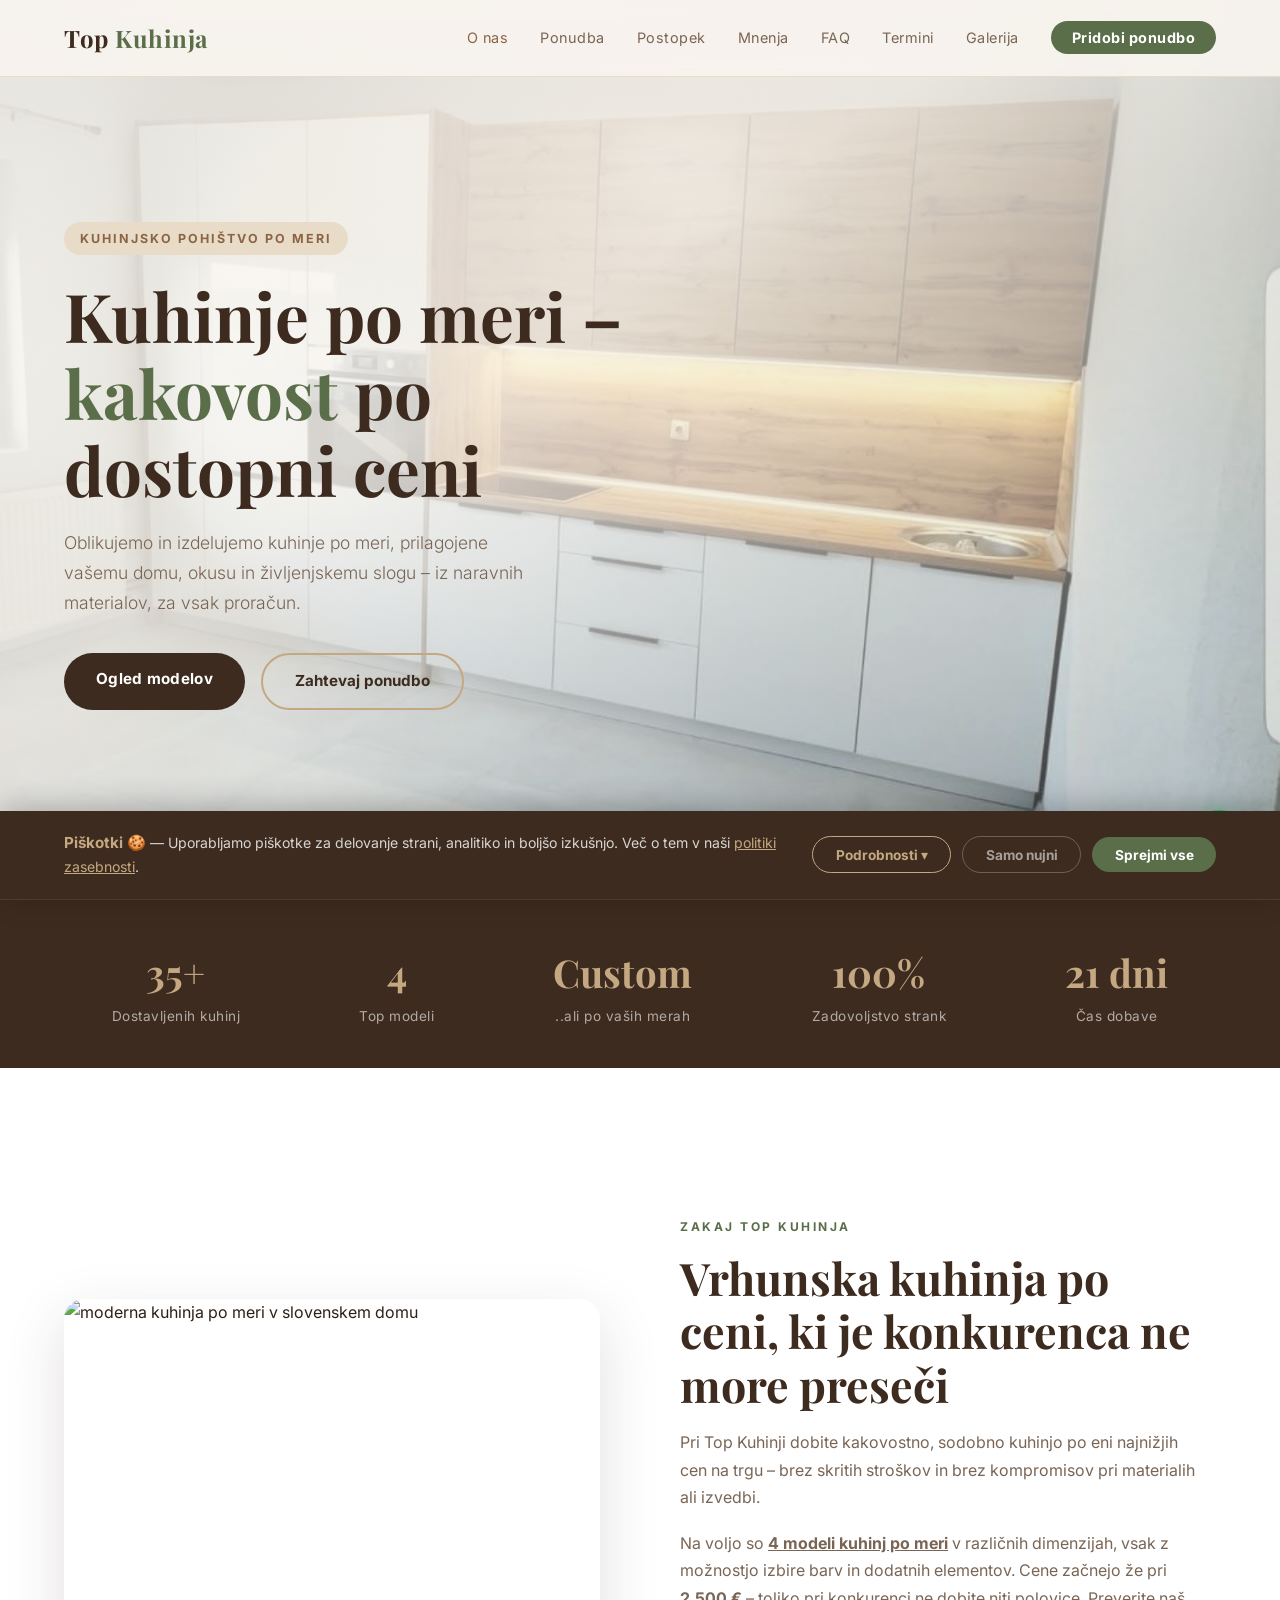
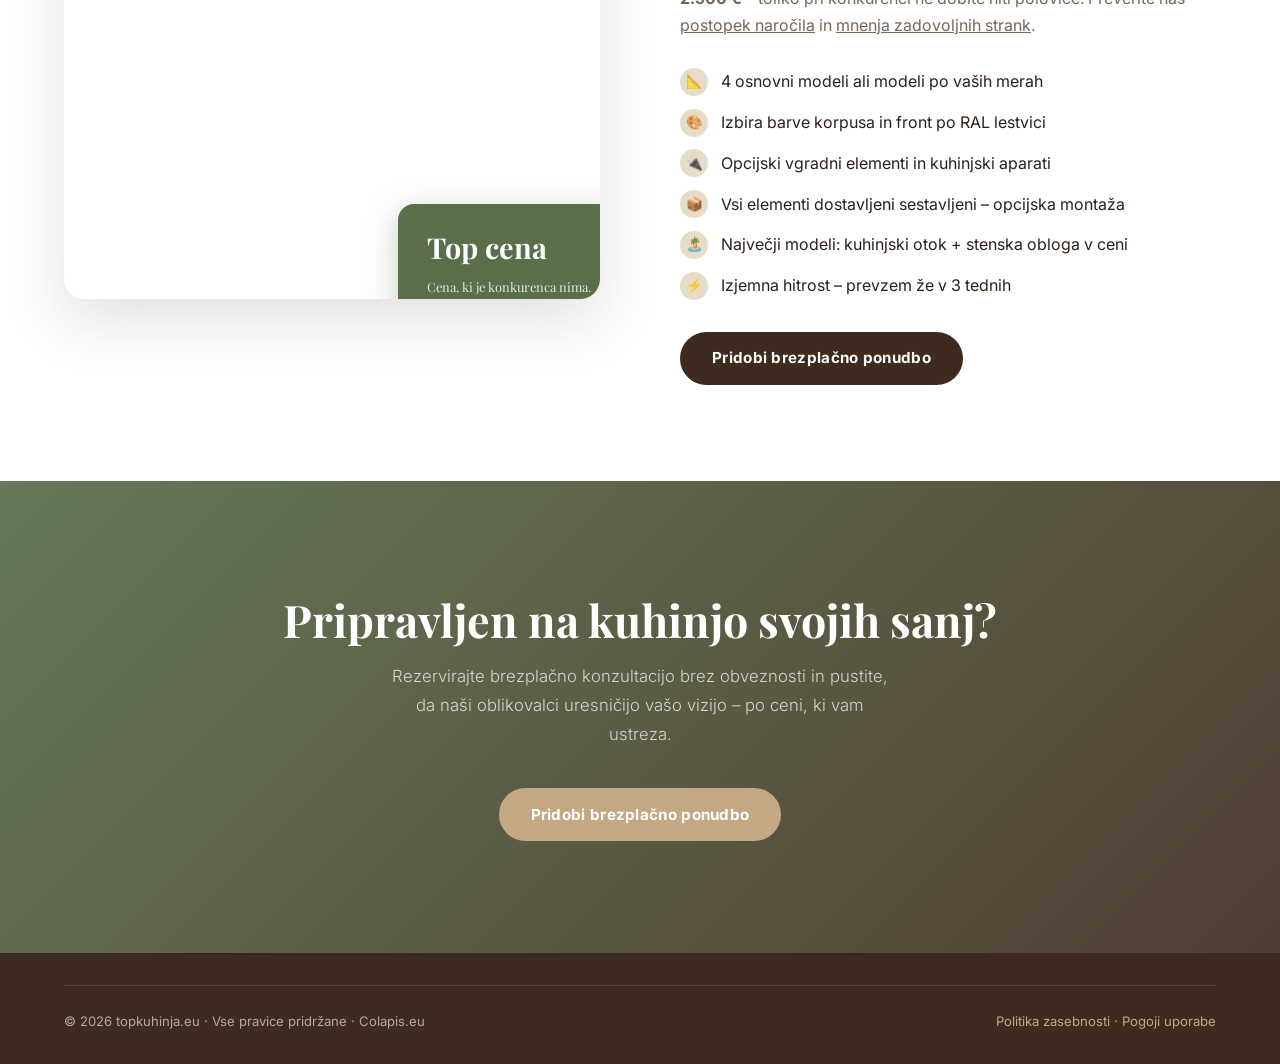
==== commit 53858a3b: "Add BreadcrumbList schema, img dimensions, video poster, internal links - BreadcrumbList JSON-LD add" ====
--- a/index.html
+++ b/index.html
@@ -73,6 +73,16 @@
   }
   </script>
 
+  <script type="application/ld+json">
+  {
+    "@context": "https://schema.org",
+    "@type": "BreadcrumbList",
+    "itemListElement": [
+      { "@type": "ListItem", "position": 1, "name": "Top Kuhinja", "item": "https://topkuhinja.eu/" }
+    ]
+  }
+  </script>
+
   <link rel="icon" type="image/svg+xml" href="/favicon.svg" />
   <link rel="apple-touch-icon" href="/favicon.svg" />
   <link rel="preconnect" href="https://fonts.googleapis.com" />
@@ -103,7 +113,7 @@
 <main>
 <!-- HERO -->
 <section class="hero" id="home">
-  <video class="hero-video" autoplay muted loop playsinline>
+  <video class="hero-video" autoplay muted loop playsinline poster="kuhinja-po-meri-top-kuhinja-metlika.jpeg">
     <source src="4360752-uhd_3840_2160_25fps.mp4" type="video/mp4">
   </video>
   <div class="hero-overlay"></div>
@@ -131,14 +141,14 @@
 <section class="about" id="about">
   <div class="about-grid">
     <div class="about-image">
-      <img src="https://images.unsplash.com/photo-1556909114-f6e7ad7d3136?w=800&q=80" alt="moderna kuhinja po meri v slovenskem domu" loading="lazy" />
+      <img src="https://images.unsplash.com/photo-1556909114-f6e7ad7d3136?w=800&q=80" alt="moderna kuhinja po meri v slovenskem domu" loading="lazy" width="800" height="600" />
       <div class="about-badge"><strong>Top cena</strong><span>Cena, ki je konkurenca nima.</span></div>
     </div>
     <div class="about-text">
       <span class="section-tag">Zakaj Top Kuhinja</span>
       <h2>Vrhunska kuhinja po ceni, ki je konkurenca ne more preseči</h2>
       <p>Pri Top Kuhinji dobite kakovostno, sodobno kuhinjo po eni najnižjih cen na trgu – brez skritih stroškov in brez kompromisov pri materialih ali izvedbi.</p>
-      <p>Na voljo so <strong>4 modeli</strong> v različnih dimenzijah, vsak z možnostjo izbire barv in dodatnih elementov. Cene začnejo že pri <strong>2.500 €</strong> – toliko pri konkurenci ne dobite niti polovice.</p>
+      <p>Na voljo so <strong><a href="ponudba.html" style="color:inherit;">4 modeli kuhinj po meri</a></strong> v različnih dimenzijah, vsak z možnostjo izbire barv in dodatnih elementov. Cene začnejo že pri <strong>2.500 €</strong> – toliko pri konkurenci ne dobite niti polovice. Preverite naš <a href="postopek.html" style="color:inherit;">postopek naročila</a> in <a href="mnenja.html" style="color:inherit;">mnenja zadovoljnih strank</a>.</p>
       <div class="about-perks">
         <div class="perk"><div class="perk-icon">📐</div> 4 osnovni modeli ali modeli po vaših merah</div>
         <div class="perk"><div class="perk-icon">🎨</div> Izbira barve korpusa in front po RAL lestvici</div>
